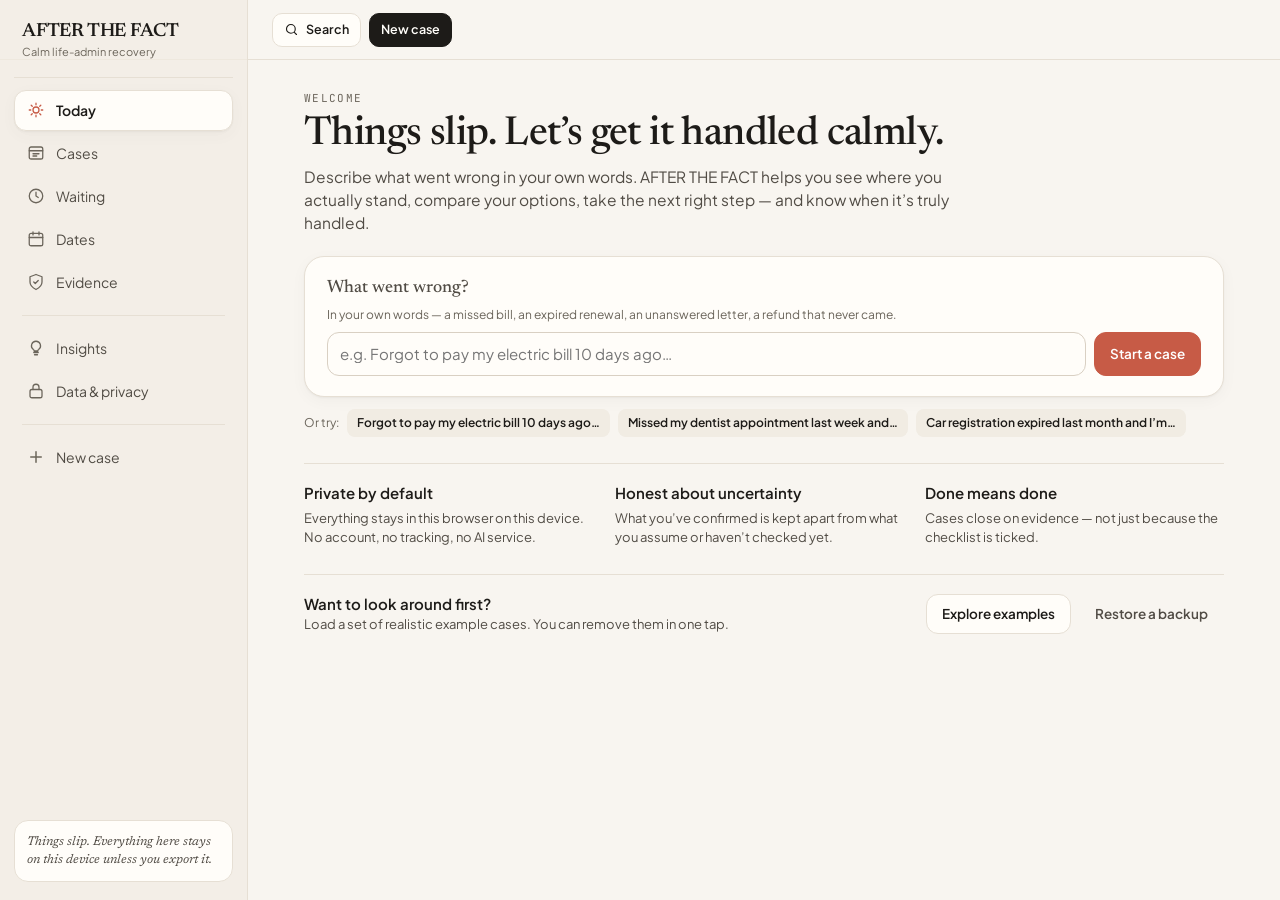
==== index.html @ 471ce49e "AFTER THE FACT v2: case-based recovery system Rebuild of the single-file life-admin recovery app aro" ====
<!DOCTYPE html>
<html lang="en">
<head>
  <meta charset="UTF-8" />
  <meta name="viewport" content="width=device-width, initial-scale=1.0, viewport-fit=cover" />
  <meta name="color-scheme" content="light" />
  <meta name="theme-color" content="#F8F5F0" />
  <meta name="description" content="AFTER THE FACT — a calm, private place to recover when life admin has already gone wrong." />
  <meta name="referrer" content="no-referrer" />
  <title>AFTER THE FACT — Calm life-admin recovery</title>
  <style>
/* AFTER THE FACT — design system (hand-written; no runtime CSS framework) */
:root {
  --canvas: #F8F5F0;
  --surface: #F1ECE3;
  --paper: #FFFDF9;
  --ink: #1D1B18;
  --ink-2: #514C45;
  --ink-3: #6B655B;          /* darkened from #888176 for AA contrast */
  --hair: #E6DFD4;
  --hair-2: #D9D0C3;
  --coral: #C75B46;
  --coral-ink: #A2412F;
  --coral-soft: #F9ECE9;
  --amber: #C68B2C;
  --amber-ink: #85570F;
  --amber-soft: #FBF3E4;
  --sage: #4B6B53;
  --sage-ink: #3B5843;
  --sage-soft: #EAF1EC;
  --blue-ink: #3D5A73;
  --blue-soft: #EAF0F4;
  --serif: "Newsreader", "Iowan Old Style", "Palatino Linotype", Georgia, serif;
  --sans: "Plus Jakarta Sans", ui-sans-serif, system-ui, -apple-system, "Segoe UI", Roboto, sans-serif;
  --mono: "JetBrains Mono", ui-monospace, "SFMono-Regular", Menlo, Consolas, monospace;
  --r-sm: 10px;
  --r: 14px;
  --r-lg: 20px;
  --shadow: 0 1px 2px rgba(29,27,24,.04), 0 4px 16px rgba(29,27,24,.035);
  --shadow-lg: 0 18px 40px -10px rgba(29,27,24,.18), 0 4px 12px rgba(29,27,24,.06);
  --rail: 248px;
  --top: 60px;
}
* { box-sizing: border-box; }
html { background: var(--canvas); color: var(--ink); font-family: var(--sans); -webkit-font-smoothing: antialiased; text-size-adjust: 100%; }
body { margin: 0; min-height: 100vh; background: var(--canvas); font-size: 15px; line-height: 1.5; overflow-x: hidden; }
body.no-scroll { overflow: hidden; }
::selection { background: var(--coral-soft); color: var(--coral-ink); }
a { color: inherit; }
button, input, select, textarea { font: inherit; color: inherit; }
button { cursor: pointer; }
img { max-width: 100%; display: block; }
:focus-visible { outline: 2px solid var(--coral); outline-offset: 2px; border-radius: 6px; }
.sr-only { position: absolute !important; width: 1px; height: 1px; padding: 0; margin: -1px; overflow: hidden; clip: rect(0 0 0 0); white-space: nowrap; border: 0; }
.skip { position: absolute; left: 12px; top: -60px; background: var(--ink); color: var(--paper); padding: 8px 14px; border-radius: 10px; z-index: 100; text-decoration: none; }
.skip:focus { top: 10px; }

/* ---------- Shell ---------- */
.topbar { position: sticky; top: 0; z-index: 30; height: var(--top); background: rgba(248,245,240,.92); backdrop-filter: saturate(1.2) blur(10px); -webkit-backdrop-filter: blur(10px); border-bottom: 1px solid var(--hair); }
.topbar-in { height: 100%; max-width: 1040px; margin: 0 auto; padding: 0 16px; display: flex; align-items: center; justify-content: space-between; gap: 10px; }
.brand { display: flex; align-items: center; gap: 10px; text-decoration: none; background: none; border: 0; padding: 4px; }
.brand-mark { width: 30px; height: 30px; border-radius: 9px; background: var(--ink); color: var(--paper); display: grid; place-items: center; flex: none; }
.brand-name { font-family: var(--serif); font-weight: 600; font-size: 17px; letter-spacing: -.01em; line-height: 1; }
.brand-sub { font-size: 11px; color: var(--ink-3); margin-top: 3px; }
.top-actions { display: flex; gap: 8px; align-items: center; }
.rail { display: none; }
.main { padding: 22px 16px 120px; max-width: 1040px; margin: 0 auto; min-height: calc(100vh - var(--top)); }
.bottomnav { position: fixed; z-index: 30; left: 0; right: 0; bottom: 0; background: rgba(255,253,249,.97); backdrop-filter: blur(10px); -webkit-backdrop-filter: blur(10px); border-top: 1px solid var(--hair); padding-bottom: max(6px, env(safe-area-inset-bottom)); }
.bottomnav-in { display: grid; grid-template-columns: repeat(5, 1fr); max-width: 560px; margin: 0 auto; padding: 4px 4px 0; }
.bn-item { display: flex; flex-direction: column; align-items: center; justify-content: center; gap: 3px; min-height: 52px; border: 0; background: none; color: var(--ink-3); font-size: 11px; font-weight: 600; text-decoration: none; border-radius: 12px; position: relative; }
.bn-item[aria-current="page"] { color: var(--coral-ink); }
.bn-item .dot { position: absolute; top: 6px; right: calc(50% - 16px); width: 7px; height: 7px; border-radius: 50%; background: var(--coral); }
.bn-new { color: var(--paper); }
.bn-new .bn-plus { width: 40px; height: 34px; border-radius: 12px; background: var(--ink); display: grid; place-items: center; }
.bn-new span.lbl { color: var(--ink-2); }
@media (min-width: 920px) {
  .rail { display: flex; flex-direction: column; justify-content: space-between; position: fixed; top: 0; bottom: 0; left: 0; width: var(--rail); background: rgba(241,236,227,.7); border-right: 1px solid var(--hair); padding: 18px 14px; z-index: 40; overflow-y: auto; }
  .topbar-in { padding-left: calc(var(--rail) + 24px); max-width: none; }
  .topbar .brand { display: none; }
  .main { margin-left: var(--rail); max-width: none; padding: 30px clamp(24px, 4vw, 56px) 64px; }
  .main > .wrap { max-width: 920px; margin: 0 auto; }
  .bottomnav { display: none; }
}
.rail-brand { padding: 4px 8px 16px; border-bottom: 1px solid var(--hair); margin-bottom: 12px; }
.rail-brand .brand-name { font-size: 19px; }
.rail-nav { display: flex; flex-direction: column; gap: 2px; }
.rail-link { display: flex; align-items: center; justify-content: space-between; gap: 10px; padding: 9px 12px; border-radius: 12px; color: var(--ink-2); text-decoration: none; font-size: 14px; border: 1px solid transparent; }
.rail-link:hover { background: rgba(255,253,249,.7); color: var(--ink); }
.rail-link[aria-current="page"] { background: var(--paper); color: var(--ink); font-weight: 600; border-color: var(--hair); box-shadow: var(--shadow); }
.rail-link[aria-current="page"] .ico { color: var(--coral); }
.rail-link .ico { color: var(--ink-3); display: inline-flex; }
.rail-link .lbl { display: flex; align-items: center; gap: 11px; }
.rail-sep { height: 1px; background: var(--hair); margin: 10px 8px; }
.rail-foot { font-family: var(--serif); font-style: italic; font-size: 12.5px; color: var(--ink-2); padding: 12px; border: 1px solid var(--hair); border-radius: 14px; background: var(--paper); line-height: 1.45; }
.count { font-family: var(--mono); font-size: 11px; padding: 1px 7px; border-radius: 7px; background: var(--surface); color: var(--ink-3); }
.count.hot { background: var(--coral-soft); color: var(--coral-ink); }

/* ---------- Type ---------- */
.eyebrow { font-family: var(--mono); font-size: 11px; letter-spacing: .12em; text-transform: uppercase; color: var(--ink-3); }
.h1 { font-family: var(--serif); font-weight: 500; font-size: clamp(28px, 5vw, 40px); line-height: 1.1; letter-spacing: -.015em; margin: 6px 0 0; }
.h2 { font-family: var(--serif); font-weight: 500; font-size: 22px; line-height: 1.2; letter-spacing: -.01em; margin: 0; }
.h3 { font-family: var(--serif); font-weight: 500; font-size: 18px; line-height: 1.3; margin: 0; }
.lede { color: var(--ink-2); font-size: 15.5px; max-width: 62ch; margin: 8px 0 0; }
.muted { color: var(--ink-3); }
.ink2 { color: var(--ink-2); }
.small { font-size: 13px; }
.xs { font-size: 12px; }
.mono { font-family: var(--mono); font-size: .92em; }
.serif { font-family: var(--serif); }
.italic { font-style: italic; }
.strong { font-weight: 600; }
.nowrap { white-space: nowrap; }
.clamp2 { display: -webkit-box; -webkit-line-clamp: 2; -webkit-box-orient: vertical; overflow: hidden; }
.break { overflow-wrap: anywhere; }
p { margin: 0; }
.prose p + p { margin-top: 8px; }

/* ---------- Layout helpers ---------- */
.stack > * + * { margin-top: var(--gap, 12px); }
.stack-sm { --gap: 6px; }
.stack-lg { --gap: 22px; }
.cluster { display: flex; flex-wrap: wrap; gap: var(--gap, 8px); align-items: center; }
.between { display: flex; align-items: center; justify-content: space-between; gap: 12px; flex-wrap: wrap; }
.row-flex { display: flex; gap: 10px; align-items: flex-start; }
.grow { flex: 1 1 auto; min-width: 0; }
.grid2 { display: grid; grid-template-columns: 1fr; gap: 12px; }
.grid3 { display: grid; grid-template-columns: 1fr; gap: 12px; }
@media (min-width: 640px) { .grid2 { grid-template-columns: 1fr 1fr; } .grid3 { grid-template-columns: repeat(3, 1fr); } }
.mt0 { margin-top: 0 !important; } .mt4 { margin-top: 4px; } .mt8 { margin-top: 8px; } .mt12 { margin-top: 12px; } .mt16 { margin-top: 16px; } .mt24 { margin-top: 24px; } .mt32 { margin-top: 32px; }
.hide-sm { display: none !important; }
@media (min-width: 640px) { .hide-sm { display: inline-flex !important; } .show-sm-only { display: none !important; } }
@media (max-width: 639px) { .item { flex-wrap: wrap; } .item > .item-actions { flex-basis: 100%; justify-content: flex-end; margin-top: -4px; } .item > .item-actions:empty { display: none; } .choices.two { grid-template-columns: 1fr; } }
.choices.two { grid-template-columns: 1fr 1fr; }
.agenda-date { flex: none; width: 76px; font-family: var(--mono); font-size: 12px; color: var(--ink-3); line-height: 1.35; white-space: nowrap; }
.page-head { margin-bottom: 22px; }
.page-head .actions { margin-top: 14px; }
@media (min-width: 720px) { .page-head.split { display: flex; align-items: flex-end; justify-content: space-between; gap: 20px; } .page-head.split .actions { margin-top: 0; flex: none; } }

/* ---------- Sections (ruled, editorial) ---------- */
.section { border-top: 1px solid var(--hair); padding-top: 18px; margin-top: 26px; }
.section:first-child { border-top: 0; margin-top: 0; padding-top: 0; }
.section-head { display: flex; align-items: baseline; justify-content: space-between; gap: 12px; margin-bottom: 10px; flex-wrap: wrap; }
.section-head .h2, .section-head .h3 { flex: 1 1 auto; }
.section-note { font-size: 13px; color: var(--ink-3); margin: -4px 0 12px; max-width: 64ch; }

/* ---------- Surfaces ---------- */
.card { background: var(--paper); border: 1px solid var(--hair); border-radius: var(--r-lg); padding: 18px; box-shadow: var(--shadow); }
.card.flat { box-shadow: none; }
.card.tint { background: var(--surface); box-shadow: none; border-color: transparent; }
.focal { background: var(--paper); border: 1px solid var(--hair); border-radius: 22px; padding: 20px; box-shadow: var(--shadow); position: relative; }
.focal::before { content: ""; position: absolute; left: 0; top: 18px; bottom: 18px; width: 3px; border-radius: 0 3px 3px 0; background: var(--coral); }
@media (min-width: 640px) { .focal { padding: 24px 26px; } .card { padding: 20px 22px; } }
.inset { background: var(--canvas); border: 1px solid var(--hair); border-radius: var(--r); padding: 12px 14px; }

/* ---------- Lists ---------- */
.list { background: var(--paper); border: 1px solid var(--hair); border-radius: var(--r-lg); overflow: hidden; }
.list.plain { background: transparent; border: 0; border-radius: 0; }
.list > .item + .item { border-top: 1px solid var(--hair); }
.list.plain > .item { padding-left: 0; padding-right: 0; }
.item { display: flex; gap: 12px; align-items: flex-start; padding: 14px 16px; position: relative; }
.item.link { cursor: pointer; text-decoration: none; color: inherit; }
.item.link:hover { background: rgba(241,236,227,.45); }
.item-main { flex: 1 1 0%; min-width: 0; }
.item-title { font-weight: 600; font-size: 14.5px; line-height: 1.35; }
.item-title.serif { font-family: var(--serif); font-weight: 500; font-size: 17px; }
.item-sub { font-size: 13px; color: var(--ink-2); margin-top: 3px; }
.item-meta { font-size: 12px; color: var(--ink-3); margin-top: 6px; display: flex; flex-wrap: wrap; gap: 6px 10px; align-items: center; }
.item-actions { display: flex; gap: 4px; flex: none; align-items: center; }
.item-lead { flex: none; margin-top: 1px; }
.stretch::after { content: ""; position: absolute; inset: 0; }
.item .item-actions, .item .over { position: relative; z-index: 1; }

/* ---------- Buttons ---------- */
.btn { display: inline-flex; align-items: center; justify-content: center; gap: 7px; min-height: 40px; padding: 8px 15px; border-radius: 12px; border: 1px solid var(--hair); background: var(--paper); color: var(--ink); font-size: 13.5px; font-weight: 600; text-decoration: none; transition: background .15s, border-color .15s, color .15s; white-space: nowrap; }
.btn:hover { background: var(--surface); }
.btn[disabled], .btn[aria-disabled="true"] { opacity: .5; cursor: not-allowed; }
.btn-primary { background: var(--coral); border-color: var(--coral); color: #fff; }
.btn-primary:hover { background: var(--coral-ink); border-color: var(--coral-ink); }
.btn-ink { background: var(--ink); border-color: var(--ink); color: var(--paper); }
.btn-ink:hover { background: #33302B; }
.btn-sage { background: var(--sage); border-color: var(--sage); color: #fff; }
.btn-sage:hover { background: var(--sage-ink); }
.btn-quiet { background: var(--surface); border-color: transparent; }
.btn-quiet:hover { background: var(--hair); }
.btn-ghost { background: transparent; border-color: transparent; color: var(--ink-2); }
.btn-ghost:hover { background: var(--surface); color: var(--ink); }
.btn-danger { color: var(--coral-ink); }
.btn-danger:hover { background: var(--coral-soft); border-color: #EBC9C1; }
.btn-sm { min-height: 34px; padding: 6px 11px; font-size: 12.5px; border-radius: 10px; }
.btn-xs { min-height: 28px; padding: 3px 9px; font-size: 12px; border-radius: 8px; }
.btn-block { width: 100%; }
.icon-btn { display: inline-grid; place-items: center; width: 36px; height: 36px; border-radius: 10px; border: 0; background: transparent; color: var(--ink-3); }
.icon-btn:hover { background: var(--surface); color: var(--ink); }
.icon-btn.danger:hover { background: var(--coral-soft); color: var(--coral-ink); }
@media (pointer: coarse) { .icon-btn { width: 44px; height: 44px; } .btn { min-height: 44px; } .btn-sm { min-height: 38px; } }
.linkish { background: none; border: 0; padding: 0; color: var(--coral-ink); font-weight: 600; font-size: 13px; text-decoration: none; cursor: pointer; }
.linkish:hover { text-decoration: underline; }
.linkish.plain { color: inherit; font-weight: inherit; font-size: inherit; text-decoration: underline; text-decoration-color: var(--hair-2); text-underline-offset: 3px; }

/* ---------- Pills ---------- */
.pill { display: inline-flex; align-items: center; gap: 5px; font-size: 11.5px; font-weight: 600; padding: 2px 9px; border-radius: 999px; background: var(--surface); color: var(--ink-2); white-space: nowrap; line-height: 1.6; }
.pill.coral { background: var(--coral-soft); color: var(--coral-ink); }
.pill.amber { background: var(--amber-soft); color: var(--amber-ink); }
.pill.sage { background: var(--sage-soft); color: var(--sage-ink); }
.pill.blue { background: var(--blue-soft); color: var(--blue-ink); }
.pill.ink { background: var(--ink); color: var(--paper); }
.pill.line { background: transparent; border: 1px solid var(--hair-2); color: var(--ink-2); }
.pill .pdot { width: 6px; height: 6px; border-radius: 50%; background: currentColor; opacity: .8; }
.tag { font-family: var(--mono); font-size: 10.5px; letter-spacing: .06em; text-transform: uppercase; color: var(--ink-3); }

/* ---------- Reasons / why ---------- */
.why { display: flex; flex-wrap: wrap; gap: 6px; margin-top: 10px; }
.why-item { font-size: 12px; color: var(--ink-2); background: var(--canvas); border: 1px solid var(--hair); padding: 3px 9px; border-radius: 8px; }
.why-item.hot { border-color: #EBC9C1; background: var(--coral-soft); color: var(--coral-ink); }
.why-item.neg { color: var(--ink-3); text-decoration: none; }

/* ---------- Forms ---------- */
.field { display: block; }
.field + .field { margin-top: 14px; }
.label { display: block; font-size: 12.5px; font-weight: 600; color: var(--ink-2); margin-bottom: 5px; }
.hint { display: block; font-size: 12px; color: var(--ink-3); margin-top: 4px; }
.input, .select, .textarea { width: 100%; padding: 10px 12px; border-radius: 12px; border: 1px solid var(--hair-2); background: var(--paper); font-size: 15px; min-height: 44px; }
.textarea { min-height: 96px; resize: vertical; line-height: 1.5; }
.textarea.tall { min-height: 260px; font-size: 14.5px; }
.input:focus, .select:focus, .textarea:focus { outline: none; border-color: var(--coral); box-shadow: 0 0 0 3px rgba(199,91,70,.15); }
.input.mono { font-family: var(--mono); font-size: 14px; }
.select { appearance: none; -webkit-appearance: none; background-image: url("data:image/svg+xml,%3Csvg xmlns='http://www.w3.org/2000/svg' width='12' height='8' viewBox='0 0 12 8'%3E%3Cpath d='M1 1.5 6 6.5l5-5' fill='none' stroke='%236B655B' stroke-width='1.6' stroke-linecap='round'/%3E%3C/svg%3E"); background-repeat: no-repeat; background-position: right 12px center; padding-right: 34px; }
.input-row { display: flex; gap: 8px; }
.input-row .input { flex: 1; }
fieldset { border: 0; padding: 0; margin: 0; min-width: 0; }
legend { padding: 0; }
.seg { display: flex; flex-wrap: wrap; gap: 6px; }
.seg label { position: relative; }
.seg input { position: absolute; opacity: 0; inset: 0; width: 100%; height: 100%; margin: 0; cursor: pointer; }
.seg label > span { display: inline-flex; align-items: center; min-height: 38px; padding: 6px 13px; border-radius: 11px; border: 1px solid var(--hair-2); background: var(--paper); font-size: 13.5px; font-weight: 500; color: var(--ink-2); }
.seg input:checked + span { background: var(--ink); border-color: var(--ink); color: var(--paper); }
.seg input:focus-visible + span { outline: 2px solid var(--coral); outline-offset: 2px; }
.choices { display: grid; gap: 8px; }
.choice { position: relative; display: block; }
.choice input { position: absolute; opacity: 0; inset: 0; width: 100%; height: 100%; margin: 0; cursor: pointer; z-index: 1; }
.choice .box { display: block; padding: 11px 14px; border-radius: 13px; border: 1px solid var(--hair-2); background: var(--paper); }
.choice .box b { display: block; font-size: 14px; font-weight: 600; }
.choice .box small { display: block; font-size: 12.5px; color: var(--ink-3); margin-top: 2px; line-height: 1.4; }
.choice input:checked + .box { border-color: var(--ink); box-shadow: inset 0 0 0 1px var(--ink); background: #FFFEFB; }
.choice input:focus-visible + .box { outline: 2px solid var(--coral); outline-offset: 2px; }
.check { display: flex; gap: 10px; align-items: flex-start; cursor: pointer; }
.check input[type="checkbox"] { width: 20px; height: 20px; margin: 1px 0 0; accent-color: var(--sage); flex: none; cursor: pointer; }
.cb { width: 22px; height: 22px; border-radius: 7px; border: 1.5px solid var(--hair-2); background: var(--paper); display: inline-grid; place-items: center; color: transparent; flex: none; padding: 0; }
.cb:hover { border-color: var(--sage); }
.cb[aria-checked="true"] { background: var(--sage); border-color: var(--sage); color: #fff; }
@media (pointer: coarse) { .cb { width: 26px; height: 26px; } }
.done-text { text-decoration: line-through; color: var(--ink-3); }

/* ---------- Tabs ---------- */
.tabs { display: flex; gap: 2px; overflow-x: auto; scrollbar-width: none; border-bottom: 1px solid var(--hair); margin: 18px -16px 20px; padding: 0 16px; position: sticky; top: var(--top); background: rgba(248,245,240,.96); z-index: 20; }
.tabs::-webkit-scrollbar { display: none; }
.tab { flex: none; display: inline-flex; align-items: center; gap: 6px; padding: 12px 11px 11px; font-size: 13.5px; font-weight: 600; color: var(--ink-3); text-decoration: none; border-bottom: 2px solid transparent; margin-bottom: -1px; }
.tab:hover { color: var(--ink); }
.tab[aria-current="page"] { color: var(--ink); border-bottom-color: var(--coral); }
.tab .count { font-size: 10.5px; padding: 0 6px; }
@media (min-width: 920px) { .tabs { margin-left: 0; margin-right: 0; padding: 0; } }

/* ---------- Key/value ---------- */
.kv { display: grid; grid-template-columns: minmax(110px, 34%) 1fr; gap: 6px 14px; font-size: 13.5px; }
.kv dt { color: var(--ink-3); }
.kv dd { margin: 0; overflow-wrap: anywhere; }

/* ---------- Banners ---------- */
.banner { display: flex; gap: 12px; align-items: flex-start; padding: 12px 14px; border-radius: 14px; font-size: 13.5px; line-height: 1.45; border: 1px solid var(--hair); background: var(--paper); }
.banner.info { background: var(--blue-soft); border-color: #D4E0EA; color: #2C4558; }
.banner.warn { background: var(--amber-soft); border-color: #EFDDB9; color: #6B460C; }
.banner.alert { background: var(--coral-soft); border-color: #EBC9C1; color: #7E3022; }
.banner.ok { background: var(--sage-soft); border-color: #CFDFD3; color: #2F4836; }
.banner .grow > * + * { margin-top: 6px; }
.global-banners:empty { display: none; }
.global-banners { display: grid; gap: 8px; margin-bottom: 18px; }

/* ---------- Empty ---------- */
.empty { text-align: center; padding: 34px 18px; border: 1px dashed var(--hair-2); border-radius: var(--r-lg); background: rgba(255,253,249,.6); }
.empty .h3 { margin-bottom: 6px; }
.empty p { color: var(--ink-3); font-size: 13.5px; max-width: 46ch; margin: 0 auto; }
.empty .cluster { justify-content: center; margin-top: 14px; }

/* ---------- Facts board ---------- */
.kind-dot { width: 9px; height: 9px; border-radius: 50%; display: inline-block; flex: none; margin-top: 6px; }
.k-confirmed { background: var(--sage); }
.k-assumption { background: var(--amber); }
.k-unverified { background: transparent; border: 1.5px solid var(--amber); }
.k-missing { background: transparent; border: 1.5px dashed var(--ink-3); }

/* ---------- Path cards ---------- */
.path { border: 1px solid var(--hair); border-radius: var(--r-lg); background: var(--paper); padding: 16px 18px; }
.path + .path { margin-top: 12px; }
.path.chosen { border-color: var(--ink); box-shadow: inset 0 0 0 1px var(--ink); }
.path.dim { opacity: .72; background: transparent; }
.path-grid { display: grid; gap: 10px 22px; grid-template-columns: 1fr; margin-top: 12px; font-size: 13.5px; }
@media (min-width: 700px) { .path-grid { grid-template-columns: 1fr 1fr; } }
.path-grid h4 { margin: 0 0 3px; font-size: 11px; font-family: var(--mono); letter-spacing: .08em; text-transform: uppercase; color: var(--ink-3); font-weight: 500; }
.path-grid ul { margin: 0; padding-left: 18px; }
.path-grid li + li { margin-top: 2px; }
.rank { font-family: var(--mono); font-size: 11px; color: var(--ink-3); }

/* ---------- Timeline ---------- */
.tl { position: relative; padding-left: 22px; }
.tl::before { content: ""; position: absolute; left: 6px; top: 4px; bottom: 4px; width: 1.5px; background: var(--hair); }
.tl-day { font-family: var(--mono); font-size: 11px; letter-spacing: .08em; text-transform: uppercase; color: var(--ink-3); margin: 18px 0 8px -22px; }
.tl-day:first-child { margin-top: 0; }
.tl-ev { position: relative; padding: 4px 0 10px; }
.tl-ev::before { content: ""; position: absolute; left: -20px; top: 10px; width: 9px; height: 9px; border-radius: 50%; background: var(--paper); border: 1.5px solid var(--ink-3); }
.tl-ev.t-res::before { background: var(--sage); border-color: var(--sage); }
.tl-ev.t-comm::before { border-color: var(--blue-ink); }
.tl-ev.t-wait::before { border-color: var(--amber); }
.tl-ev.t-note::before { background: var(--ink-3); }
.tl-time { font-family: var(--mono); font-size: 11px; color: var(--ink-3); }
.tl-text { font-size: 14px; color: var(--ink); }

/* ---------- Dialog / sheet ---------- */
.dlg-root { position: fixed; inset: 0; z-index: 60; display: flex; align-items: flex-end; justify-content: center; }
.dlg-backdrop { position: absolute; inset: 0; background: rgba(29,27,24,.42); animation: fade .16s ease-out; }
.dlg { position: relative; width: 100%; max-height: 92vh; max-height: 92dvh; background: var(--paper); border-radius: 22px 22px 0 0; box-shadow: var(--shadow-lg); display: flex; flex-direction: column; animation: up .22s cubic-bezier(.16,1,.3,1); }
.dlg-head { display: flex; align-items: flex-start; justify-content: space-between; gap: 12px; padding: 18px 18px 12px; border-bottom: 1px solid var(--hair); }
.dlg-title { font-family: var(--serif); font-size: 21px; font-weight: 500; line-height: 1.2; margin: 0; }
.dlg-sub { font-size: 12.5px; color: var(--ink-3); margin-top: 3px; }
.dlg-body { padding: 16px 18px; overflow-y: auto; -webkit-overflow-scrolling: touch; flex: 1 1 auto; }
.dlg-foot { display: flex; gap: 8px; justify-content: flex-end; flex-wrap: wrap; padding: 12px 18px max(14px, env(safe-area-inset-bottom)); border-top: 1px solid var(--hair); background: rgba(248,245,240,.7); border-radius: 0 0 22px 22px; }
.dlg-foot .spacer { flex: 1; }
.dlg-grip { width: 38px; height: 4px; border-radius: 4px; background: var(--hair-2); margin: 8px auto 0; }
@media (min-width: 640px) {
  .dlg-root { align-items: center; padding: 20px; }
  .dlg { max-width: 600px; border-radius: 22px; max-height: 88vh; }
  .dlg.wide { max-width: 820px; }
  .dlg-grip { display: none; }
}
.dlg.full { max-height: 100vh; max-height: 100dvh; height: 100%; border-radius: 0; }
@media (min-width: 640px) { .dlg.full { height: auto; max-height: 92vh; border-radius: 22px; } }

/* ---------- Toasts ---------- */
.toasts { position: fixed; z-index: 80; left: 12px; right: 12px; bottom: calc(76px + env(safe-area-inset-bottom)); display: grid; gap: 8px; pointer-events: none; justify-items: center; }
@media (min-width: 920px) { .toasts { left: auto; right: 24px; top: calc(var(--top) + 12px); bottom: auto; width: 380px; justify-items: stretch; } }
body.no-scroll .toasts { top: max(12px, env(safe-area-inset-top)); bottom: auto; }
fieldset.card > legend { float: left; width: 100%; }
fieldset.card > legend + * { clear: both; }
.toast { pointer-events: auto; display: flex; align-items: center; justify-content: space-between; gap: 12px; max-width: 520px; width: 100%; background: var(--ink); color: var(--paper); padding: 11px 14px; border-radius: 14px; box-shadow: var(--shadow-lg); font-size: 13.5px; animation: up .22s cubic-bezier(.16,1,.3,1); }
.toast.ok { background: #2F4836; }
.toast.warn { background: #6B460C; }
.toast button { background: rgba(255,255,255,.14); color: #fff; border: 0; border-radius: 9px; padding: 5px 10px; font-weight: 600; font-size: 12.5px; }

/* ---------- Focus session ---------- */
.focus-wrap { max-width: 620px; margin: 0 auto; }
.focus-card { background: var(--paper); border: 1px solid var(--hair); border-radius: 26px; padding: 26px 22px; box-shadow: var(--shadow); }
.focus-task { font-family: var(--serif); font-size: clamp(24px, 4.6vw, 32px); line-height: 1.2; margin: 10px 0 0; letter-spacing: -.01em; }
.meter { height: 4px; background: var(--surface); border-radius: 4px; overflow: hidden; }
.meter > i { display: block; height: 100%; background: var(--sage); border-radius: 4px; }

/* ---------- Misc ---------- */
.ico { display: inline-flex; vertical-align: middle; }
.ico svg { width: 18px; height: 18px; }
.ico.sm svg { width: 15px; height: 15px; }
.divider { height: 1px; background: var(--hair); margin: 16px 0; }
.thumb { width: 52px; height: 52px; border-radius: 10px; object-fit: cover; border: 1px solid var(--hair); background: var(--surface); flex: none; display: grid; place-items: center; color: var(--ink-3); }
.preview-img { max-height: 60vh; margin: 0 auto; border-radius: 12px; border: 1px solid var(--hair); }
.draft { white-space: pre-wrap; font-size: 14px; line-height: 1.55; }
.ph { background: var(--amber-soft); color: var(--amber-ink); border-radius: 4px; padding: 0 2px; }
.checklist { list-style: none; padding: 0; margin: 0; }
.checklist li { display: flex; gap: 10px; align-items: flex-start; padding: 7px 0; }
.checklist li + li { border-top: 1px solid var(--hair); }
.bullets { margin: 6px 0 0; padding-left: 18px; font-size: 13.5px; color: var(--ink-2); }
.bullets li + li { margin-top: 4px; }
details.disclose { border-top: 1px solid var(--hair); margin-top: 14px; padding-top: 10px; }
details.disclose > summary { cursor: pointer; font-size: 13px; font-weight: 600; color: var(--ink-2); list-style: none; display: flex; align-items: center; gap: 6px; padding: 4px 0; }
details.disclose > summary::-webkit-details-marker { display: none; }
details.disclose > summary::before { content: "+"; font-family: var(--mono); color: var(--ink-3); width: 14px; }
details.disclose[open] > summary::before { content: "–"; }
.case-head { margin-bottom: 4px; }
.case-head .meta { display: flex; flex-wrap: wrap; gap: 6px 8px; align-items: center; margin-top: 10px; }
.back { display: inline-flex; align-items: center; gap: 6px; font-size: 13px; color: var(--ink-3); text-decoration: none; margin-bottom: 10px; }
.back:hover { color: var(--ink); }
.statline { font-size: 14.5px; color: var(--ink-2); line-height: 1.55; }
.statline b { color: var(--ink); font-weight: 600; }
.where p + p { margin-top: 6px; }
.keynum { font-family: var(--serif); font-size: 26px; line-height: 1; }
.table-scroll { overflow-x: auto; }

@keyframes fade { from { opacity: 0; } to { opacity: 1; } }
@keyframes up { from { transform: translateY(14px); opacity: 0; } to { transform: none; opacity: 1; } }
.view-in { animation: fade .18s ease-out; }
@media (prefers-reduced-motion: reduce) { *, *::before, *::after { animation: none !important; transition: none !important; scroll-behavior: auto !important; } }
@media print {
  .topbar, .rail, .bottomnav, .toasts, .tabs, .item-actions, .btn, .icon-btn { display: none !important; }
  .main { margin: 0 !important; padding: 0 !important; }
  body { background: #fff; }
}

  </style>
</head>
<body>
  <a class="skip" href="#main">Skip to content</a>

  <aside class="rail" aria-label="Primary">
    <div>
      <div class="rail-brand">
        <div class="brand-name">AFTER THE FACT</div>
        <div class="brand-sub">Calm life-admin recovery</div>
      </div>
      <nav id="rail-nav" class="rail-nav" aria-label="Sections"></nav>
    </div>
    <p class="rail-foot">Things slip. Everything here stays on this device unless you export it.</p>
  </aside>

  <header class="topbar">
    <div class="topbar-in">
      <a class="brand" href="#/today" aria-label="AFTER THE FACT — Today">
        <span class="brand-mark" aria-hidden="true"><svg width="16" height="16" viewBox="0 0 24 24" fill="none" stroke="currentColor" stroke-width="1.8" stroke-linecap="round"><path d="M12 3v3m0 12v3M3 12h3m12 0h3"/><circle cx="12" cy="12" r="4"/></svg></span>
        <span><span class="brand-name">AFTER THE FACT</span></span>
      </a>
      <div class="top-actions">
        <button type="button" class="btn btn-sm" data-act="open-search" aria-label="Search everything (shortcut: /)">
          <span class="ico sm" aria-hidden="true"><svg viewBox="0 0 24 24" fill="none" stroke="currentColor" stroke-width="1.8" stroke-linecap="round"><circle cx="11" cy="11" r="7"/><path d="m20 20-3.5-3.5"/></svg></span>
          <span class="hide-sm">Search</span>
        </button>
        <a class="btn btn-sm btn-ink hide-sm" href="#/new">New case</a>
      </div>
    </div>
  </header>

  <main id="main" class="main" tabindex="-1">
    <div class="wrap">
      <div id="banners" class="global-banners" aria-live="polite"></div>
      <div id="view"></div>
    </div>
  </main>

  <nav class="bottomnav" aria-label="Sections">
    <div id="bottom-nav" class="bottomnav-in"></div>
  </nav>

  <div id="dlg-host"></div>
  <div id="toasts" class="toasts" role="status" aria-live="polite"></div>
  <noscript><p style="padding:24px">AFTER THE FACT needs JavaScript to run. Your data never leaves this device.</p></noscript>

  <script>
/* ===== 00-util.js ===== */
'use strict';
/* =====================================================================
   AFTER THE FACT — v2
   Local-first. No network calls are made by this script except the
   optional web-font stylesheet (see Fonts in 99-boot.js), which the
   person can switch off in Data & privacy.
   ===================================================================== */

const APP = {
  name: 'AFTER THE FACT',
  schema: 2,
  lsKey: 'after_the_fact_v2',
  lsV1: 'after_the_fact_v1',
  prefsKey: 'atf_prefs',
  maxFileBytes: 15 * 1024 * 1024,
  maxSnapshots: 8,
  maxTrash: 40,
};

/* ---------------- Dates ----------------
   Calendar dates are stored as local "YYYY-MM-DD" strings and are never
   passed through toISOString() (which converts to UTC and shifts the day
   for anyone west of Greenwich in the evening). Instants (timeline events)
   are stored as full ISO timestamps and displayed in local time. */
const pad2 = n => String(n).padStart(2, '0');
function nowDate() { return new Date(); }
function toISODate(d) { return `${d.getFullYear()}-${pad2(d.getMonth() + 1)}-${pad2(d.getDate())}`; }
function today() { return toISODate(nowDate()); }
function parseISODate(s) {
  if (typeof s !== 'string' || !/^\d{4}-\d{2}-\d{2}$/.test(s)) return null;
  const [y, m, d] = s.split('-').map(Number);
  const dt = new Date(y, m - 1, d);
  if (dt.getFullYear() !== y || dt.getMonth() !== m - 1 || dt.getDate() !== d) return null;
  return dt;
}
const isISODate = s => !!parseISODate(s);
function addDays(iso, n) {
  const d = parseISODate(iso) || parseISODate(today());
  d.setDate(d.getDate() + n);
  return toISODate(d);
}
const offset = n => addDays(today(), n);
function dayNumber(iso) { const d = parseISODate(iso); return d ? Date.UTC(d.getFullYear(), d.getMonth(), d.getDate()) / 86400000 : null; }
function daysUntil(iso) { const a = dayNumber(iso); return a === null ? null : a - dayNumber(today()); }
function daysBetween(a, b) { const x = dayNumber(a), y = dayNumber(b); return x === null || y === null ? null : y - x; }
function fmtDate(iso, { weekday = false, year = 'auto' } = {}) {
  const d = parseISODate(iso);
  if (!d) return '';
  const o = { month: 'short', day: 'numeric' };
  if (weekday) o.weekday = 'short';
  if (year === true || (year === 'auto' && d.getFullYear() !== nowDate().getFullYear())) o.year = 'numeric';
  return d.toLocaleDateString('en-US', o);
}
function relDay(iso) {
  const n = daysUntil(iso);
  if (n === null) return '';
  if (n === 0) return 'today';
  if (n === 1) return 'tomorrow';
  if (n === -1) return 'yesterday';
  if (n > 1 && n < 14) return `in ${n} days`;
  if (n >= 14 && n < 60) return `in ${Math.round(n / 7)} weeks`;
  if (n < -1 && n > -14) return `${-n} days ago`;
  if (n <= -14 && n > -60) return `${Math.round(-n / 7)} weeks ago`;
  return n > 0 ? `in ${Math.round(n / 30)} months` : `${Math.round(-n / 30)} months ago`;
}
function dateAndRel(iso) { return iso ? `${fmtDate(iso)} · ${relDay(iso)}` : ''; }
function nowStamp() { return new Date().toISOString(); }
function isStamp(s) { return typeof s === 'string' && s.length >= 10 && !isNaN(Date.parse(s)); }
function stampDate(ts) { const d = new Date(ts); return isNaN(d) ? '' : toISODate(d); }
function fmtTime(ts) { const d = new Date(ts); return isNaN(d) ? '' : d.toLocaleTimeString('en-US', { hour: 'numeric', minute: '2-digit' }); }
function fmtStamp(ts) { const d = new Date(ts); return isNaN(d) ? '' : `${fmtDate(toISODate(d))}, ${fmtTime(ts)}`; }
function icsDate(iso) { return iso.replace(/-/g, ''); }

/* ---------------- Ids & text ---------------- */
function uid(p = 'id') { return `${p}_${Date.now().toString(36)}${Math.random().toString(36).slice(2, 8)}`; }
function esc(v) {
  if (v === null || v === undefined) return '';
  return String(v).replace(/&/g, '&amp;').replace(/</g, '&lt;').replace(/>/g, '&gt;').replace(/"/g, '&quot;').replace(/'/g, '&#39;');
}
const cap = s => (s ? s.charAt(0).toUpperCase() + s.slice(1) : '');
const plural = (n, one, many) => `${n} ${n === 1 ? one : (many || one + 's')}`;
function truncate(s, n) { s = String(s || ''); if (s.length <= n) return s; const cut = s.slice(0, n - 1); const sp = cut.lastIndexOf(' '); return (sp > n * 0.6 ? cut.slice(0, sp) : cut).replace(/[,;:\s]+$/, '') + '…'; }
function norm(s) { return String(s || '').toLowerCase().replace(/\s+/g, ' ').trim(); }
function listJoin(arr, word = 'and') { const a = arr.filter(Boolean); if (a.length <= 1) return a.join(''); return a.slice(0, -1).join(', ') + ` ${word} ` + a[a.length - 1]; }
function fmtBytes(n) { if (!n && n !== 0) return ''; if (n < 1024) return n + ' B'; if (n < 1048576) return Math.round(n / 1024) + ' KB'; return (n / 1048576).toFixed(1) + ' MB'; }
function byOrder(a, b) { return (a.order ?? 0) - (b.order ?? 0); }

/* ---------------- Clipboard & downloads ---------------- */
async function copyText(text) {
  try {
    if (navigator.clipboard && window.isSecureContext) { await navigator.clipboard.writeText(text); return true; }
  } catch (e) { /* fall through */ }
  try {
    const ta = document.createElement('textarea');
    ta.value = text; ta.setAttribute('readonly', ''); ta.style.position = 'fixed'; ta.style.left = '-9999px';
    document.body.appendChild(ta); ta.select();
    const ok = document.execCommand('copy');
    ta.remove();
    return ok;
  } catch (e) { return false; }
}
function downloadBlob(filename, blob) {
  const url = URL.createObjectURL(blob);
  const a = document.createElement('a');
  a.href = url; a.download = filename; a.rel = 'noopener';
  document.body.appendChild(a); a.click(); a.remove();
  setTimeout(() => URL.revokeObjectURL(url), 4000);
}
function downloadText(filename, text, mime = 'text/plain') { downloadBlob(filename, new Blob([text], { type: mime + ';charset=utf-8' })); }
function safeFileName(s) { return String(s || 'file').replace(/[^\w.\- ]+/g, '').replace(/\s+/g, '-').slice(0, 60) || 'file'; }
function readFileAs(file, how) {
  return new Promise((res, rej) => {
    const r = new FileReader();
    r.onload = () => res(r.result);
    r.onerror = () => rej(r.error || new Error('Could not read file'));
    if (how === 'text') r.readAsText(file); else if (how === 'dataurl') r.readAsDataURL(file); else r.readAsArrayBuffer(file);
  });
}
async function sha256Hex(buf) {
  try {
    if (!crypto || !crypto.subtle) return '';
    const h = await crypto.subtle.digest('SHA-256', buf);
    return Array.from(new Uint8Array(h)).map(b => b.toString(16).padStart(2, '0')).join('');
  } catch (e) { return ''; }
}
function dataUrlToBlob(dataUrl) {
  const m = /^data:([^;,]*)(;base64)?,(.*)$/s.exec(String(dataUrl || ''));
  if (!m) return null;
  const mime = m[1] || 'application/octet-stream';
  if (m[2]) {
    const bin = atob(m[3]); const bytes = new Uint8Array(bin.length);
    for (let i = 0; i < bin.length; i++) bytes[i] = bin.charCodeAt(i);
    return new Blob([bytes], { type: mime });
  }
  return new Blob([decodeURIComponent(m[3])], { type: mime });
}
function blobToDataUrl(blob) { return readFileAs(blob, 'dataurl'); }

/* ===== 10-storage.js ===== */
/* ---------------- Storage adapters ----------------
   localStorage: the structured case data (small, synchronous, survives reloads).
   IndexedDB: file attachments (blobs) and safety snapshots (larger, async).
   Both are probed; the app degrades gracefully when either is unavailable. */

const LocalStore = (() => {
  let ok = false;
  try { const k = '__atf_probe__'; localStorage.setItem(k, '1'); localStorage.removeItem(k); ok = true; } catch (e) { ok = false; }
  const isQuota = e => e && (e.name === 'QuotaExceededError' || e.code === 22 || e.code === 1014 || /quota/i.test(e.message || ''));
  return {
    get available() { return ok; },
    get(key) { if (!ok) return null; try { return localStorage.getItem(key); } catch (e) { return null; } },
    set(key, val) {
      if (!ok) return { ok: false, reason: 'unavailable' };
      try { localStorage.setItem(key, val); return { ok: true }; }
      catch (e) { return { ok: false, reason: isQuota(e) ? 'quota' : 'error', error: e }; }
    },
    remove(key) { if (!ok) return; try { localStorage.removeItem(key); } catch (e) { /* ignore */ } },
    keys() { if (!ok) return []; try { return Object.keys(localStorage); } catch (e) { return []; } },
    bytes(key) { const v = this.get(key); return v ? v.length * 2 : 0; },
  };
})();

const IDB = (() => {
  let dbPromise = null;
  let ok = typeof indexedDB !== 'undefined';
  function open() {
    if (!ok) return Promise.reject(new Error('IndexedDB unavailable'));
    if (dbPromise) return dbPromise;
    dbPromise = new Promise((resolve, reject) => {
      let req;
      try { req = indexedDB.open('after_the_fact', 1); } catch (e) { reject(e); return; }
      req.onupgradeneeded = () => {
        const db = req.result;
        if (!db.objectStoreNames.contains('blobs')) db.createObjectStore('blobs');
        if (!db.objectStoreNames.contains('snapshots')) db.createObjectStore('snapshots', { keyPath: 'id' });
      };
      req.onsuccess = () => resolve(req.result);
      req.onerror = () => reject(req.error || new Error('IndexedDB open failed'));
      req.onblocked = () => reject(new Error('IndexedDB blocked by another tab'));
    });
    dbPromise.catch(() => { ok = false; dbPromise = null; });
    return dbPromise;
  }
  function run(store, mode, fn) {
    return open().then(db => new Promise((resolve, reject) => {
      let result;
      const tx = db.transaction(store, mode);
      const req = fn(tx.objectStore(store));
      if (req) req.onsuccess = () => { result = req.result; };
      tx.oncomplete = () => resolve(result);
      tx.onerror = () => reject(tx.error);
      tx.onabort = () => reject(tx.error || new Error('Transaction aborted'));
    }));
  }
  return {
    get available() { return ok; },
    probe() { return open().then(() => true, () => false); },
    putBlob: (id, rec) => run('blobs', 'readwrite', s => s.put(rec, id)),
    getBlob: id => run('blobs', 'readonly', s => s.get(id)),
    delBlob: id => run('blobs', 'readwrite', s => s.delete(id)),
    blobKeys: () => run('blobs', 'readonly', s => s.getAllKeys()),
    clearBlobs: () => run('blobs', 'readwrite', s => s.clear()),
    putSnapshot: rec => run('snapshots', 'readwrite', s => s.put(rec)),
    listSnapshots: () => run('snapshots', 'readonly', s => s.getAll()),
    getSnapshot: id => run('snapshots', 'readonly', s => s.get(id)),
    delSnapshot: id => run('snapshots', 'readwrite', s => s.delete(id)),
  };
})();

/* Safety snapshots: taken automatically before anything that replaces data
   (migration, import, loading examples, clearing, restoring) and once a day. */
const Snapshots = (() => {
  const memory = []; // fallback when IndexedDB is unavailable (lost on reload; we say so in the UI)
  async function take(reason, json) {
    const rec = { id: uid('snap'), at: nowStamp(), reason, json, size: json.length };
    try {
      await IDB.putSnapshot(rec);
      const all = (await IDB.listSnapshots()).sort((a, b) => b.at.localeCompare(a.at));
      for (const old of all.slice(APP.maxSnapshots)) await IDB.delSnapshot(old.id);
      return { ok: true, durable: true, id: rec.id };
    } catch (e) {
      memory.unshift(rec); memory.splice(APP.maxSnapshots);
      return { ok: true, durable: false, id: rec.id };
    }
  }
  async function list() {
    let items = [];
    try { items = await IDB.listSnapshots(); } catch (e) { items = []; }
    return [...items, ...memory].sort((a, b) => b.at.localeCompare(a.at));
  }
  async function get(id) {
    const m = memory.find(s => s.id === id);
    if (m) return m;
    try { return await IDB.getSnapshot(id); } catch (e) { return null; }
  }
  async function remove(id) {
    const i = memory.findIndex(s => s.id === id);
    if (i >= 0) memory.splice(i, 1);
    try { await IDB.delSnapshot(id); } catch (e) { /* ignore */ }
  }
  return { take, list, get, remove };
})();

const Prefs = (() => {
  let p = {};
  try { p = JSON.parse(LocalStore.get(APP.prefsKey) || '{}') || {}; } catch (e) { p = {}; }
  return {
    get: (k, d) => (k in p ? p[k] : d),
    set: (k, v) => { p[k] = v; LocalStore.set(APP.prefsKey, JSON.stringify(p)); },
  };
})();

/* ===== 20-schema.js ===== */
/* ---------------- Schema v2 ----------------
   Normalized collections. Every child record carries caseId so cross-case
   views (Waiting, Dates, Evidence) are simple filters and deleting a case
   can move its whole bundle to the trash intact. */

const FACT_KINDS = {
  confirmed: { label: 'Confirmed', desc: 'Checked against a document, a statement, or the organization itself.' },
  assumption: { label: 'Assumption', desc: 'Something you believe but haven’t checked yet.' },
  unverified: { label: 'Unverified', desc: 'Remembered, heard or inferred — not yet checked.' },
  missing: { label: 'Missing', desc: 'Needed to choose the right path, but not known yet.' },
};
const CONS_STATUS = { potential: 'Could happen', established: 'Has happened', avoided: 'Avoided' };
const REVERSIBILITY = { reversible: 'Reversible', hard: 'Hard to undo', irreversible: 'Can’t be undone', unknown: 'Unknown' };
const CERTAINTY = { confirmed: 'Confirmed', reported: 'Not checked', estimated: 'Estimate' };
const DL_STATUS = { open: 'Open', met: 'Met', missed: 'Passed', void: 'No longer applies' };
const APPROACHES = {
  direct: 'Resolve directly', negotiate: 'Negotiate', exception: 'Ask for an exception', dispute: 'Dispute',
  arrangement: 'Arrangement', appeal: 'Appeal', escalate: 'Escalate', alternative: 'Alternative',
  accept: 'Accept and close', advice: 'Get advice',
};
const PATH_STATUS = { considering: 'Considering', chosen: 'Chosen', worked: 'Worked', didnt_work: 'Didn’t work', ruled_out: 'Ruled out' };
const WAIT_KINDS = {
  response: { label: 'Response', long: 'Waiting for a response' },
  action: { label: 'Action', long: 'Waiting for them to do something' },
  document: { label: 'Document', long: 'Waiting for a document' },
  decision: { label: 'Decision', long: 'Waiting for a decision' },
  payment: { label: 'Payment', long: 'Waiting for a payment or refund' },
};
const WAIT_STATUS = { waiting: 'Waiting', received: 'Received', escalated: 'Escalated', dropped: 'Stopped waiting' };
const COMMIT_STATUS = { pending: 'Pending', kept: 'Kept', missed: 'Missed', released: 'No longer needed' };
const RES_STATES = {
  open: { label: 'Not resolved yet', tone: '', closed: false },
  partial: { label: 'Partly resolved', tone: 'amber', closed: false },
  conditional: { label: 'Resolved, on a condition', tone: 'amber', closed: false },
  disputed: { label: 'Disputed', tone: 'coral', closed: false },
  monitoring: { label: 'Monitoring', tone: 'blue', closed: false },
  verified: { label: 'Verified closed', tone: 'sage', closed: true },
  closed_unverified: { label: 'Closed, not verified', tone: '', closed: true },
  withdrawn: { label: 'Let go', tone: '', closed: true },
};
const CRIT_STATUS = { pending: 'Not yet', met: 'Met', not_met: 'Not met', na: 'Doesn’t apply' };
const EVIDENCE_TYPES = {
  confirmation: 'Confirmation', receipt: 'Receipt', statement: 'Statement', letter: 'Letter or notice', email: 'Email',
  screenshot: 'Screenshot', photo: 'Photo', agreement: 'Agreement', reference: 'Reference number', call_note: 'Call record', other: 'Other',
};
const DOC_STATUS = { needed: 'Needed', have: 'Have it', sent: 'Sent' };
const LINK_TYPES = {
  blocks: { fwd: 'Blocks', back: 'Blocked by' },
  affects: { fwd: 'Affects', back: 'Affected by' },
  caused_by: { fwd: 'Caused by', back: 'Led to' },
  related: { fwd: 'Related to', back: 'Related to' },
};
const CHANNELS = { call: 'Call', email: 'Email', letter: 'Letter', message: 'Message / portal', in_person: 'In person' };
const PURPOSES = {
  request: 'Ask for something (waiver, exception, help)',
  arrangement: 'Propose a payment arrangement',
  reschedule: 'Rebook or reschedule',
  inquiry: 'Ask a question / find out options',
  update: 'Let them know what you’ve done',
  follow_up: 'Follow up on something pending',
  negotiate: 'Negotiate terms',
  dispute: 'Dispute something',
  complaint: 'Make a formal complaint',
  escalate: 'Escalate',
};
const STANCES = {
  neutral: { label: 'Facts only', desc: 'States what happened and what you need. No apology, no fault.' },
  acknowledge: { label: 'Acknowledge', desc: 'Recognises the issue without saying whose fault it was.' },
  apologize: { label: 'Apologize', desc: 'Expresses regret. Often helps a goodwill request, but can be read as accepting fault.' },
  accept: { label: 'Take responsibility', desc: 'Explicitly accepts fault. Use only if you’re sure — it can weaken a later dispute.' },
  dispute: { label: 'Dispute', desc: 'Says you believe something is wrong. No apology; sticks to facts and evidence.' },
  negotiate: { label: 'Negotiate', desc: 'Proposes terms. Focuses on a workable outcome rather than fault.' },
};
const TONES = { warm: 'Warm', neutral: 'Neutral', firm: 'Firm' };
const COMM_STATUS = { draft: 'Draft', sent: 'Sent', done: 'Completed', received: 'Received' };
const COLLECTIONS = ['cases', 'facts', 'consequences', 'deadlines', 'paths', 'tasks', 'comms', 'commitments', 'waits', 'evidence', 'docs', 'criteria', 'events', 'links', 'obligations'];

function emptyState() {
  const s = {
    schema: APP.schema,
    meta: { createdAt: nowStamp(), updatedAt: nowStamp(), lastExportAt: '', migratedFrom: null, lastSnapshotDay: '' },
    settings: { region: '', focusMinutes: 15 },
    dismissed: [],
    trash: [],
  };
  COLLECTIONS.forEach(c => { s[c] = []; });
  return s;
}

/* ---- primitive coercions ---- */
const T = {
  str: (v, max = 4000) => (v === null || v === undefined ? '' : String(v)).slice(0, max),
  id: v => (typeof v === 'string' || typeof v === 'number') && String(v).trim() ? String(v).trim().slice(0, 80) : '',
  one: (v, obj, d) => (Object.prototype.hasOwnProperty.call(obj, v) ? v : d),
  date: v => (isISODate(v) ? v : ''),
  stamp: (v, d = '') => (isStamp(v) ? new Date(v).toISOString() : d),
  bool: v => v === true || v === 'true' || v === 1,
  num: (v, d = 0, min = -1e9, max = 1e9) => { const n = Number(v); return Number.isFinite(n) ? Math.min(max, Math.max(min, n)) : d; },
  arr: v => (Array.isArray(v) ? v : []),
  ids: v => (Array.isArray(v) ? [...new Set(v.map(T.id).filter(Boolean))] : []),
  map: v => { const o = {}; if (v && typeof v === 'object' && !Array.isArray(v)) for (const k of Object.keys(v).slice(0, 50)) o[T.str(k, 40)] = T.str(v[k], 200); return o; },
};

const Normalize = {
  cases: c => ({
    id: T.id(c.id) || uid('case'),
    title: T.str(c.title, 200).trim() || 'Untitled case',
    type: T.one(c.type, PLAYBOOKS, 'general'),
    summary: T.str(c.summary, 6000),
    counterparty: T.str(c.counterparty, 200),
    reference: T.str(c.reference, 200),
    jurisdiction: T.str(c.jurisdiction, 120),
    createdAt: T.date(c.createdAt) || today(),
    updatedAt: T.stamp(c.updatedAt, nowStamp()),
    answers: T.map(c.answers),
    answerSource: T.map(c.answerSource),
    resolution: (r => ({
      state: T.one(r.state, RES_STATES, 'open'),
      note: T.str(r.note, 4000),
      condition: T.str(r.condition, 1000),
      monitorUntil: T.date(r.monitorUntil),
      closedAt: T.date(r.closedAt),
    }))(c.resolution && typeof c.resolution === 'object' ? c.resolution : {}),
    parkedUntil: T.date(c.parkedUntil),
    parkNote: T.str(c.parkNote, 1000),
    sample: T.bool(c.sample),
  }),
  facts: f => ({
    id: T.id(f.id) || uid('fact'), caseId: T.id(f.caseId), text: T.str(f.text, 1000).trim(),
    kind: T.one(f.kind, FACT_KINDS, 'unverified'), source: T.str(f.source, 300), why: T.str(f.why, 400), key: T.str(f.key, 40),
    evidenceIds: T.ids(f.evidenceIds), createdAt: T.stamp(f.createdAt, nowStamp()), updatedAt: T.stamp(f.updatedAt, nowStamp()),
  }),
  consequences: x => ({
    id: T.id(x.id) || uid('csq'), caseId: T.id(x.caseId), text: T.str(x.text, 400).trim(),
    status: T.one(x.status, CONS_STATUS, 'potential'), reversibility: T.one(x.reversibility, REVERSIBILITY, 'unknown'),
    severity: T.num(x.severity, 1, 1, 3), note: T.str(x.note, 600), key: T.str(x.key, 40), general: T.bool(x.general),
  }),
  deadlines: d => ({
    id: T.id(d.id) || uid('dl'), caseId: T.id(d.caseId), label: T.str(d.label, 200).trim() || 'Deadline', date: T.date(d.date),
    kind: T.one(d.kind, { external: 1, self: 1 }, 'external'), certainty: T.one(d.certainty, CERTAINTY, 'reported'),
    source: T.str(d.source, 300), status: T.one(d.status, DL_STATUS, 'open'), note: T.str(d.note, 600), key: T.str(d.key, 40),
  }),
  paths: p => ({
    id: T.id(p.id) || uid('path'), caseId: T.id(p.caseId), key: T.str(p.key, 40), approach: T.one(p.approach, APPROACHES, 'direct'),
    title: T.str(p.title, 200).trim() || 'Approach', why: T.str(p.why, 1000), downsides: T.str(p.downsides, 1000),
    prerequisites: T.arr(p.prerequisites).map(x => T.str(x, 300)).filter(Boolean).slice(0, 12),
    uncertainties: T.arr(p.uncertainties).map(x => T.str(x, 300)).filter(Boolean).slice(0, 12),
    outcome: T.str(p.outcome, 600), status: T.one(p.status, PATH_STATUS, 'considering'), note: T.str(p.note, 1000), custom: T.bool(p.custom),
  }),
  tasks: t => ({
    id: T.id(t.id) || uid('task'), caseId: T.id(t.caseId), text: T.str(t.text, 500).trim() || 'Untitled step',
    done: T.bool(t.done), doneAt: T.stamp(t.doneAt), pathId: T.id(t.pathId), dependsOn: T.ids(t.dependsOn),
    waitDep: T.id(t.waitDep), caseDep: T.id(t.caseDep), effort: T.num(t.effort, 0, 0, 600), order: T.num(t.order, 0),
    note: T.str(t.note, 1000), createdAt: T.stamp(t.createdAt, nowStamp()),
  }),
  comms: m => ({
    id: T.id(m.id) || uid('comm'), caseId: T.id(m.caseId), channel: T.one(m.channel, CHANNELS, 'email'),
    direction: T.one(m.direction, { out: 1, in: 1 }, 'out'), purpose: T.one(m.purpose, PURPOSES, 'request'),
    stance: T.one(m.stance, STANCES, 'acknowledge'), tone: T.one(m.tone, TONES, 'warm'), status: T.one(m.status, COMM_STATUS, 'draft'),
    date: T.date(m.date), subject: T.str(m.subject, 300), body: T.str(m.body, 20000), contact: T.str(m.contact, 200),
    phone: T.str(m.phone, 80), to: T.str(m.to, 200), reference: T.str(m.reference, 200), outcome: T.str(m.outcome, 6000),
    proposal: T.str(m.proposal, 600), replyBy: T.date(m.replyBy), pathId: T.id(m.pathId),
    checklist: T.arr(m.checklist).map(i => ({ id: T.id(i && i.id) || uid('ck'), text: T.str(i && i.text, 300), done: T.bool(i && i.done) })).filter(i => i.text).slice(0, 40),
    questions: T.arr(m.questions).map(i => ({ id: T.id(i && i.id) || uid('q'), text: T.str(i && i.text, 300), answer: T.str(i && i.answer, 1000) })).filter(i => i.text).slice(0, 40),
    edited: T.bool(m.edited), createdAt: T.stamp(m.createdAt, nowStamp()),
  }),
  commitments: c => ({
    id: T.id(c.id) || uid('cmt'), caseId: T.id(c.caseId), party: T.one(c.party, { them: 1, me: 1 }, 'them'),
    text: T.str(c.text, 500).trim() || 'Commitment', due: T.date(c.due), status: T.one(c.status, COMMIT_STATUS, 'pending'),
    commId: T.id(c.commId), waitId: T.id(c.waitId), note: T.str(c.note, 600), createdAt: T.stamp(c.createdAt, nowStamp()),
  }),
  waits: w => ({
    id: T.id(w.id) || uid('wait'), caseId: T.id(w.caseId), kind: T.one(w.kind, WAIT_KINDS, 'response'),
    what: T.str(w.what, 300).trim() || 'A reply', from: T.str(w.from, 200), since: T.date(w.since) || today(),
    expectedBy: T.date(w.expectedBy), basis: T.one(w.basis, { promised: 1, policy: 1, estimate: 1 }, 'estimate'),
    followUpOn: T.date(w.followUpOn), status: T.one(w.status, WAIT_STATUS, 'waiting'), reference: T.str(w.reference, 200),
    commitmentId: T.id(w.commitmentId), receivedAt: T.date(w.receivedAt), outcome: T.str(w.outcome, 2000),
    log: T.arr(w.log).map(l => ({ id: T.id(l && l.id) || uid('wl'), date: T.date(l && l.date) || today(), note: T.str(l && l.note, 1000) })).filter(l => l.note).slice(0, 200),
  }),
  evidence: e => ({
    id: T.id(e.id) || uid('ev'), caseId: T.id(e.caseId), type: T.one(e.type, EVIDENCE_TYPES, 'other'),
    title: T.str(e.title, 300).trim() || 'Evidence', reference: T.str(e.reference, 200), note: T.str(e.note, 4000),
    date: T.date(e.date), location: T.str(e.location, 400),
    file: e.file && typeof e.file === 'object' && T.id(e.file.blobId) ? {
      blobId: T.id(e.file.blobId), name: T.str(e.file.name, 200) || 'file', mime: T.str(e.file.mime, 100), size: T.num(e.file.size, 0, 0), sha256: T.str(e.file.sha256, 64).replace(/[^a-f0-9]/g, ''),
    } : null,
    links: T.arr(e.links).map(l => ({ t: T.one(l && l.t, LINKABLE, ''), id: T.id(l && l.id) })).filter(l => l.t && l.id).slice(0, 60),
    createdAt: T.stamp(e.createdAt, nowStamp()),
  }),
  docs: d => ({ id: T.id(d.id) || uid('doc'), caseId: T.id(d.caseId), name: T.str(d.name, 300).trim() || 'Document', status: T.one(d.status, DOC_STATUS, 'needed'), note: T.str(d.note, 600), evidenceId: T.id(d.evidenceId) }),
  criteria: c => ({ id: T.id(c.id) || uid('crit'), caseId: T.id(c.caseId), text: T.str(c.text, 400).trim() || 'Criterion', status: T.one(c.status, CRIT_STATUS, 'pending'), evidenceIds: T.ids(c.evidenceIds), note: T.str(c.note, 1000), checkedAt: T.date(c.checkedAt), key: T.str(c.key, 40) }),
  events: v => ({ id: T.id(v.id) || uid('evt'), caseId: T.id(v.caseId), at: T.stamp(v.at, nowStamp()), type: T.str(v.type, 30) || 'note', text: T.str(v.text, 2000), manual: T.bool(v.manual) }),
  links: l => ({ id: T.id(l.id) || uid('lnk'), from: T.id(l.from), to: T.id(l.to), type: T.one(l.type, LINK_TYPES, 'related'), note: T.str(l.note, 400) }),
  obligations: o => ({ id: T.id(o.id) || uid('obl'), title: T.str(o.title, 200).trim() || 'Recurring obligation', cadence: T.one(o.cadence, CADENCES, 'yearly'), next: T.date(o.next) || today(), remindDays: T.num(o.remindDays, 7, 0, 90), caseType: T.str(o.caseType, 30), note: T.str(o.note, 600), createdAt: T.stamp(o.createdAt, nowStamp()) }),
};
const LINKABLE = { comms: 1, commitments: 1, tasks: 1, facts: 1, criteria: 1, waits: 1, deadlines: 1 };
const CADENCES = { monthly: 'Monthly', quarterly: 'Every 3 months', yearly: 'Yearly', once: 'Once' };

/* Where each collection's ids are referenced from (used for safe deletes and integrity checks). */
const REFS = {
  tasks: [['tasks', 'dependsOn', 'arr']],
  waits: [['tasks', 'waitDep', 'one'], ['commitments', 'waitId', 'one']],
  commitments: [['waits', 'commitmentId', 'one']],
  evidence: [['facts', 'evidenceIds', 'arr'], ['criteria', 'evidenceIds', 'arr'], ['docs', 'evidenceId', 'one']],
  comms: [['commitments', 'commId', 'one']],
  cases: [['tasks', 'caseDep', 'one']],
  paths: [['tasks', 'pathId', 'one'], ['comms', 'pathId', 'one']],
};

/* Validate + repair a whole state object. Never throws on bad records; drops
   what can't be repaired and reports it so imports can tell the person. */
function normalizeState(raw) {
  if (!raw || typeof raw !== 'object' || Array.isArray(raw)) throw new Error('Not a data object');
  const s = emptyState();
  const report = { dropped: 0, repaired: 0, details: [] };
  const m = raw.meta && typeof raw.meta === 'object' ? raw.meta : {};
  s.meta = { createdAt: T.stamp(m.createdAt, nowStamp()), updatedAt: T.stamp(m.updatedAt, nowStamp()), lastExportAt: T.stamp(m.lastExportAt), migratedFrom: m.migratedFrom === 1 ? 1 : null, lastSnapshotDay: T.date(m.lastSnapshotDay) };
  const st = raw.settings && typeof raw.settings === 'object' ? raw.settings : {};
  s.settings = { region: T.str(st.region, 120), focusMinutes: T.num(st.focusMinutes, 15, 5, 120) };
  s.dismissed = T.arr(raw.dismissed).map(x => T.str(x, 80)).filter(Boolean).slice(0, 500);

  for (const c of COLLECTIONS) {
    const seen = new Set();
    for (const rec of T.arr(raw[c])) {
      if (!rec || typeof rec !== 'object') { report.dropped++; continue; }
      let n;
      try { n = Normalize[c](rec); } catch (e) { report.dropped++; continue; }
      if (seen.has(n.id)) { n.id = uid(c.slice(0, 4)); report.repaired++; }
      seen.add(n.id);
      s[c].push(n);
    }
  }
  // Referential integrity
  const caseIds = new Set(s.cases.map(c => c.id));
  for (const c of COLLECTIONS) {
    if (c === 'cases' || c === 'links' || c === 'obligations') continue;
    const before = s[c].length;
    s[c] = s[c].filter(r => (c === 'evidence' ? (!r.caseId || caseIds.has(r.caseId)) : caseIds.has(r.caseId)));
    if (c === 'evidence') s.evidence.forEach(e => { if (e.caseId && !caseIds.has(e.caseId)) e.caseId = ''; });
    const lost = before - s[c].length;
    if (lost) { report.dropped += lost; report.details.push(`${lost} ${c} pointed to a case that doesn’t exist`); }
  }
  const lb = s.links.length;
  s.links = s.links.filter(l => l.from !== l.to && caseIds.has(l.from) && caseIds.has(l.to));
  if (s.links.length !== lb) report.dropped += lb - s.links.length;
  // Dangling references are cleared, not fatal
  const idsOf = c => new Set(s[c].map(r => r.id));
  const sets = {}; Object.keys(REFS).forEach(c => { sets[c] = idsOf(c); });
  for (const [target, specs] of Object.entries(REFS)) {
    for (const [coll, field, kind] of specs) {
      for (const r of s[coll]) {
        if (kind === 'arr') { const keep = r[field].filter(id => sets[target].has(id)); if (keep.length !== r[field].length) { r[field] = keep; report.repaired++; } }
        else if (r[field] && !sets[target].has(r[field])) { r[field] = ''; report.repaired++; }
      }
    }
  }
  const linkTargets = {}; Object.keys(LINKABLE).forEach(c => { linkTargets[c] = idsOf(c); });
  s.evidence.forEach(e => { e.links = e.links.filter(l => linkTargets[l.t] && linkTargets[l.t].has(l.id)); });
  s.tasks.forEach(t => { t.dependsOn = t.dependsOn.filter(id => id !== t.id); });
  // Evidence links are two-way: keep evidence.links and facts/criteria.evidenceIds in agreement.
  for (const coll of ['facts', 'criteria']) {
    const recs = new Map(s[coll].map(r => [r.id, r]));
    const evs = new Map(s.evidence.map(e => [e.id, e]));
    s[coll].forEach(r => r.evidenceIds.forEach(eid => { const e = evs.get(eid); if (e && !e.links.some(l => l.t === coll && l.id === r.id)) e.links.push({ t: coll, id: r.id }); }));
    s.evidence.forEach(e => e.links.filter(l => l.t === coll).forEach(l => { const r = recs.get(l.id); if (r && !r.evidenceIds.includes(e.id)) r.evidenceIds.push(e.id); }));
  }
  // Trash is kept as opaque bundles; each item is re-normalized on restore.
  s.trash = T.arr(raw.trash).filter(t => t && typeof t === 'object' && t.items && typeof t.items === 'object').slice(0, APP.maxTrash).map(t => ({
    id: T.id(t.id) || uid('trash'), at: T.stamp(t.at, nowStamp()), label: T.str(t.label, 300), items: t.items, refs: T.arr(t.refs), evLinks: T.arr(t.evLinks),
  }));
  return { state: s, report };
}

/* ---------------- Migration: v1 → v2 ----------------
   v1 stored situations/callPreps/documents/waitingItems/standaloneDeadlines/proofs.
   Nothing is discarded: every v1 field maps somewhere, and the original v1
   JSON is left untouched in localStorage and snapshotted before migrating. */
function looksLikeV1(o) { return o && typeof o === 'object' && Array.isArray(o.situations) && !('schema' in o); }

function migrateV1(v1) {
  const s = emptyState();
  s.meta.migratedFrom = 1;
  const pendingFiles = [];
  const typeMap = { 'Missed Payment': 'payment', Appointment: 'appointment', Renewal: 'renewal', 'Return / Refund': 'return', Application: 'application', Correspondence: 'notice', Other: 'general' };
  const caseIdBySit = {};
  const caseIdByWait = {};
  const ev = (caseId, at, type, text) => s.events.push({ id: uid('evt'), caseId, at: at || nowStamp(), type, text, manual: false });
  const atOf = d => (isISODate(d) ? new Date(parseISODate(d).getTime() + 12 * 3600e3).toISOString() : nowStamp());
  const newCase = (o) => { const c = Object.assign({ id: uid('case'), title: 'Untitled case', type: 'general', summary: '', counterparty: '', reference: '', jurisdiction: '', createdAt: today(), answers: {}, answerSource: {}, resolution: { state: 'open', note: '', condition: '', monitorUntil: '', closedAt: '' }, parkedUntil: '', parkNote: '' }, o); s.cases.push(c); return c; };

  T.arr(v1.situations).forEach(si => {
    if (!si || typeof si !== 'object') return;
    const closed = si.status === 'completed';
    const c = newCase({
      id: T.id(si.id) || uid('case'),
      title: T.str(si.title, 200) || 'Untitled case',
      type: typeMap[si.category] || 'general',
      summary: T.str(si.originalPrompt || si.summary, 6000),
      createdAt: T.date(si.createdAt) || today(),
    });
    caseIdBySit[si.id] = c.id;
    ev(c.id, atOf(c.createdAt), 'created', 'Case created (in the previous version of the app)');
    if (si.summary && si.summary !== si.originalPrompt) ev(c.id, atOf(c.createdAt), 'note', `Plan summary carried over: ${T.str(si.summary, 1000)}`);
    if (si.urgency) ev(c.id, atOf(c.createdAt), 'note', `Previously marked “${T.str(si.urgency, 20)}”. Priority is now worked out from deadlines and consequences.`);
    const steps = T.arr(si.steps);
    steps.forEach((st, i) => s.tasks.push({ id: T.id(st && st.id) || uid('task'), caseId: c.id, text: T.str(st && st.text, 500) || 'Step', done: !!(st && st.done), doneAt: st && st.done && closed && isISODate(si.completedAt) ? atOf(si.completedAt) : '', order: i, effort: 0, dependsOn: [], pathId: '', waitDep: '', caseDep: '', note: '' }));
    const dl = si.deadline && typeof si.deadline === 'object' ? si.deadline : {};
    if (isISODate(dl.originalDate)) s.deadlines.push({ id: uid('dl'), caseId: c.id, label: 'Original deadline', date: dl.originalDate, kind: 'external', certainty: 'reported', source: 'Entered in the previous version', status: closed ? 'met' : (daysUntil(dl.originalDate) < 0 ? 'missed' : 'open') });
    if (isISODate(dl.revisedDate)) s.deadlines.push({ id: uid('dl'), caseId: c.id, label: 'Your revised target', date: dl.revisedDate, kind: 'self', certainty: 'reported', source: 'Your own target', status: closed ? 'met' : 'open' });
    if (dl.nextAction && !closed && dl.nextAction !== 'Completed.') {
      const exists = steps.some(st => st && norm(st.text) === norm(dl.nextAction));
      if (!exists) s.tasks.push({ id: uid('task'), caseId: c.id, text: T.str(dl.nextAction, 500), done: false, order: -1, effort: 0, dependsOn: [], pathId: '', waitDep: '', caseDep: '', note: 'Carried over as your “next action”.' });
    }
    if (dl.reminderNote) ev(c.id, atOf(c.createdAt), 'note', `Reminder note: ${T.str(dl.reminderNote, 600)}`);
    if (closed) {
      c.resolution.note = T.str(si.outcomeNotes, 4000);
      c.resolution.closedAt = T.date(si.completedAt) || today();
      c._v1closed = true;
      ev(c.id, atOf(si.completedAt), 'resolution', `Marked complete${si.outcomeNotes ? ': ' + T.str(si.outcomeNotes, 600) : ''}`);
    }
  });

  T.arr(v1.callPreps).forEach(cp => {
    if (!cp || typeof cp !== 'object') return;
    let caseId = caseIdBySit[cp.situationId];
    if (!caseId) caseId = newCase({ title: T.str(cp.title, 200).replace(/\s*—\s*Call Prep$/i, '') || 'Phone call', counterparty: T.str(cp.organization, 200) }).id;
    const c = s.cases.find(x => x.id === caseId);
    if (c && !c.counterparty && cp.organization) c.counterparty = T.str(cp.organization, 200);
    const n = cp.callNotes && typeof cp.callNotes === 'object' ? cp.callNotes : {};
    const happened = !!(n.notes || n.repName || n.refNumber);
    const extra = T.arr(cp.talkingPoints).filter(Boolean).map(t => '• ' + T.str(t, 300));
    s.comms.push({
      id: T.id(cp.id) || uid('comm'), caseId, channel: 'call', direction: 'out', purpose: 'request', stance: 'acknowledge', tone: 'warm',
      status: happened ? 'done' : 'draft', date: T.date(n.callDate), subject: T.str(cp.title, 300),
      body: T.str(cp.openingScript, 6000) + (extra.length ? `\n\nTalking points:\n${extra.join('\n')}` : ''),
      contact: T.str(n.repName, 200), phone: T.str(cp.phone, 80), reference: T.str(n.refNumber, 200), outcome: T.str(n.notes, 4000), edited: true,
      checklist: T.arr(cp.checklist).map(i => ({ id: uid('ck'), text: T.str(i && i.text, 300), done: !!(i && i.done) })),
      questions: T.arr(cp.questions).map(q => ({ id: uid('q'), text: T.str(q, 300), answer: '' })),
    });
    if (happened) ev(caseId, atOf(n.callDate), 'comm', `Call${n.repName ? ' with ' + T.str(n.repName, 100) : ''}${n.refNumber ? ' (ref ' + T.str(n.refNumber, 60) + ')' : ''}`);
  });

  T.arr(v1.documents).forEach(d => {
    if (!d || typeof d !== 'object') return;
    let caseId = caseIdBySit[d.situationId];
    if (!caseId) caseId = (s.cases.find(c => c.title === 'Loose documents') || newCase({ title: 'Loose documents', summary: 'Document checklist items that weren’t linked to a situation in the previous version.' })).id;
    s.docs.push({ id: T.id(d.id) || uid('doc'), caseId, name: T.str(d.name, 300) || 'Document', status: d.status === 'ready' ? 'have' : d.status === 'submitted' ? 'sent' : 'needed', note: T.str(d.note, 600), evidenceId: '' });
  });

  const waitKind = { Refund: 'payment', Claim: 'decision', Response: 'response', Repair: 'action', Application: 'decision', 'Follow-up': 'response' };
  T.arr(v1.waitingItems).forEach(w => {
    if (!w || typeof w !== 'object') return;
    let caseId = caseIdBySit[w.situationId];
    if (!caseId) {
      const c = newCase({ title: T.str(w.title, 200) || 'Waiting item', type: ['Refund', 'Claim'].includes(w.type) ? 'owed' : 'general', counterparty: T.str(w.organization, 200), reference: T.str(w.refNumber, 200), createdAt: T.date(w.dateInitiated) || today() });
      ev(c.id, atOf(c.createdAt), 'created', 'Case created from a Waiting Room item (previous version)');
      caseId = c.id;
      if (w.status === 'received') { c.resolution.closedAt = today(); c._v1closed = true; }
    }
    caseIdByWait[w.id] = caseId;
    const logs = T.arr(w.logs).map(l => ({ id: uid('wl'), date: T.date(l && l.date) || today(), note: T.str(l && l.note, 1000) })).filter(l => l.note);
    s.waits.push({
      id: T.id(w.id) || uid('wait'), caseId, kind: waitKind[w.type] || 'response', what: T.str(w.title, 300) || 'A reply', from: T.str(w.organization, 200),
      since: T.date(w.dateInitiated) || today(), expectedBy: '', basis: 'estimate', followUpOn: T.date(w.followUpDate),
      status: w.status === 'received' ? 'received' : w.status === 'escalated' ? 'escalated' : 'waiting', reference: T.str(w.refNumber, 200),
      receivedAt: w.status === 'received' ? today() : '', outcome: '', log: logs, commitmentId: '',
    });
    logs.forEach(l => ev(caseId, atOf(l.date), 'wait', l.note));
  });

  T.arr(v1.standaloneDeadlines).forEach(d => {
    if (!d || typeof d !== 'object') return;
    const c = newCase({ title: T.str(d.title, 200) || 'Deadline', type: typeMap[d.category] || 'application' });
    ev(c.id, atOf(c.createdAt), 'created', 'Case created from a standalone deadline (previous version)');
    if (isISODate(d.originalDate)) s.deadlines.push({ id: uid('dl'), caseId: c.id, label: 'Original deadline', date: d.originalDate, kind: 'external', certainty: 'reported', source: 'Entered in the previous version', status: daysUntil(d.originalDate) < 0 ? 'missed' : 'open' });
    if (isISODate(d.revisedDate)) s.deadlines.push({ id: uid('dl'), caseId: c.id, label: 'Your revised target', date: d.revisedDate, kind: 'self', certainty: 'reported', source: 'Your own target', status: 'open' });
    if (d.nextAction) s.tasks.push({ id: uid('task'), caseId: c.id, text: T.str(d.nextAction, 500), done: false, order: 0, effort: 0, dependsOn: [], pathId: '', waitDep: '', caseDep: '', note: '' });
    if (d.reminderNote) ev(c.id, nowStamp(), 'note', `Reminder note: ${T.str(d.reminderNote, 600)}`);
  });

  T.arr(v1.proofs).forEach(p => {
    if (!p || typeof p !== 'object') return;
    const caseId = caseIdBySit[p.situationId] || caseIdByWait[p.waitingItemId] || '';
    const contact = p.contactName ? `Contact: ${T.str(p.contactName, 100)}` : '';
    const main = { id: uid('ev'), caseId, type: p.refNumber ? 'confirmation' : 'other', title: T.str(p.title, 300) || 'Proof of done', reference: T.str(p.refNumber, 200), note: [T.str(p.notes, 3000), p.organization ? `Organization: ${T.str(p.organization, 200)}` : '', contact].filter(Boolean).join('\n'), date: T.date(p.completionDate), location: '', file: null, links: [] };
    s.evidence.push(main);
    T.arr(p.attachments).forEach(a => {
      if (!a || typeof a !== 'object') return;
      if (a.kind === 'file' && typeof a.dataUrl === 'string' && a.dataUrl.startsWith('data:')) {
        const blobId = uid('blob');
        pendingFiles.push({ blobId, dataUrl: a.dataUrl, name: T.str(a.name, 200), mime: T.str(a.mimeType, 100) });
        s.evidence.push({ id: uid('ev'), caseId, type: (a.mimeType || '').startsWith('image/') ? 'photo' : 'other', title: T.str(a.name, 300) || 'Attachment', reference: '', note: `Attached to “${main.title}” in the previous version.`, date: main.date, location: '', file: { blobId, name: T.str(a.name, 200) || 'file', mime: T.str(a.mimeType, 100), size: T.num(a.size, 0, 0), sha256: '' }, links: [] });
      } else {
        s.evidence.push({ id: uid('ev'), caseId, type: 'other', title: T.str(a.name, 300) || 'Saved location', reference: '', note: '', date: main.date, location: T.str(a.textNote, 400), file: null, links: [] });
      }
    });
    if (caseId) ev(caseId, atOf(p.completionDate), 'evidence', `Proof recorded: ${main.title}${main.reference ? ' (' + main.reference + ')' : ''}`);
  });

  // Resolution: closed v1 cases are only "verified" when evidence exists.
  s.cases.forEach(c => {
    if (!c._v1closed) return;
    const evIds = s.evidence.filter(e => e.caseId === c.id).map(e => e.id);
    s.criteria.push({ id: uid('crit'), caseId: c.id, text: 'Resolved as recorded in the previous version', status: 'met', evidenceIds: evIds, note: '', checkedAt: c.resolution.closedAt, key: 'v1' });
    c.resolution.state = evIds.length ? 'verified' : 'closed_unverified';
    delete c._v1closed;
  });
  // Open cases get the new understanding layer (options, criteria, missing details) — tasks stay as the person wrote them.
  s.cases.forEach(c => { if (!RES_STATES[c.resolution.state].closed && c.title !== 'Loose documents') Engine.enrichCase(s, c); });
  return { state: s, pendingFiles };
}

/* ===== 30-kb.js ===== */
/* ---------------- Knowledge base: situation playbooks ----------------
   General guidance only. Nothing here names a real organization, phone
   number, fee amount, legal time limit or guaranteed outcome. Where rules
   depend on location or provider, the playbook says what to verify and
   where to look, and the app records what the person actually confirms. */

const UNSURE = ['unsure', 'Not sure'];
const YN = [['yes', 'Yes'], ['no', 'No'], UNSURE];

const PLAYBOOKS = {
  payment: {
    label: 'Missed or late payment', short: 'Payment',
    blurb: 'A bill, card, loan or rent payment that slipped past its due date.',
    match: [[/\b(bills?|invoice|statement|overdue|past due|late payment|payments?|pay|paid|balance|rent|mortgage|utility|utilities|electric(ity)?|water bill|gas bill|phone bill|internet bill|credit card|loan|tuition|autopay)\b/g, 1], [/\blate fee\b/g, 2], [/\b(forgot|missed|didn'?t) (to )?pay\b/g, 3]],
    facts: [
      ['amount', 'Exact amount due now (including any fees)', 'Decides whether you can clear it in one go or need an arrangement.'],
      ['due', 'The original due date', 'Shows how late it is, which affects fees and whether it gets reported.'],
      ['fee', 'Whether a late fee or interest has been charged', 'Decides whether there’s anything to ask to have removed.'],
      ['notice', 'What the latest notice says', 'A final or disconnection notice changes how fast to act.'],
      ['account', 'Your account number', 'Needed for any call, email or payment.'],
    ],
    questions: [
      { id: 'canPay', q: 'Can you pay the full amount now?', why: 'If not, an agreed arrangement is usually safer than a partial payment with no agreement.', opts: [['yes', 'Yes'], ['partly', 'Only part of it'], ['no', 'Not right now'], UNSURE] },
      { id: 'notice', q: 'Has there been a final notice, disconnection warning or collections letter?', why: 'This changes how quickly to act and who to talk to.', opts: YN },
      { id: 'dispute', q: 'Do you think the amount or the fee is wrong?', why: 'Disputing an error is a different path from asking for a courtesy.', opts: [['no', 'No, it’s correct'], ['fee', 'The fee seems wrong'], ['amount', 'The amount seems wrong'], UNSURE] },
      { id: 'history', q: 'Is a late payment unusual for you with this provider?', why: 'Providers often consider history when deciding on goodwill requests — never guaranteed.', opts: [['first', 'Yes, first time or rare'], ['some', 'It’s happened before'], UNSURE] },
    ],
    infer: [[/\b(final notice|disconnect\w*|shut ?off|cut off|collections?)\b/, 'notice', 'yes'], [/\b(can'?t|cannot|unable to) (afford|pay)\b|\bshort on (money|cash)\b/, 'canPay', 'no'], [/\b(wrong|error|mistake|incorrect|overcharg\w*)\b/, 'dispute', 'amount'], [/\b(first time|never (been )?late|always pay(ed)? on time)\b/, 'history', 'first']],
    consequences: [
      { key: 'fee', text: 'Late fee or interest charges', rev: 'reversible', sev: 1, note: 'Sometimes removed on request; never guaranteed.' },
      { key: 'more', text: 'Further fees if it stays unpaid', rev: 'reversible', sev: 1 },
      { key: 'service', text: 'Service suspension or disconnection (utilities, phone, internet)', rev: 'hard', sev: 3, sevIf: ['notice', ['no'], 2], note: 'Some places have rules about notice before disconnection — check your local utility regulator.', general: true },
      { key: 'credit', text: 'A late-payment mark on your credit file', rev: 'irreversible', sev: 2, sevIf: ['notice', ['yes'], 3], note: 'In many places lenders report a payment only once it is significantly late (often around 30 days). General guidance — check your agreement.', general: true },
      { key: 'collections', text: 'Referral to a collections agency', rev: 'hard', sev: 3, if: ['notice', ['yes', 'unsure']] },
    ],
    paths: [
      { key: 'pay_waive', approach: 'direct', title: 'Pay now, then ask for a goodwill waiver', base: 1,
        why: 'Stops things escalating. A cleared balance makes a courtesy request easier to say yes to.',
        downsides: 'The fee may stand. You need the funds now.',
        prereq: ['Funds for the full balance', 'Your account number'], uncertain: ['Whether this provider offers goodwill waivers at all'],
        outcome: 'Account current; the fee may or may not be removed.',
        rank: [['canPay', ['yes'], 3, 'You can pay in full now'], ['history', ['first'], 1, 'This is unusual for you, which can help a goodwill request'], ['dispute', ['fee', 'amount'], -2, 'You think the charge is wrong'], ['canPay', ['no', 'partly'], -3, 'You can’t pay it all right now']],
        comm: { purpose: 'request', stance: 'acknowledge', ask: 'remove the late fee as a one-time courtesy, given that the balance is now paid' },
        tasks: [['Check the exact balance and any fees on your account or latest statement', 10], ['Pay the balance and save the confirmation', 10], ['>Ask for a one-time goodwill waiver of the late fee', 15], ['>Check your next statement to confirm the outcome', 5]] },
      { key: 'arrangement', approach: 'arrangement', title: 'Set up a payment arrangement', base: 0,
        why: 'An agreed plan usually stops escalation even when you can’t clear the balance today.',
        downsides: 'Fees or interest may continue. Missing an agreed payment can make things worse.',
        prereq: ['A realistic amount you can pay each period', 'Your account number'], uncertain: ['Whether the provider offers plans, and on what terms'],
        outcome: 'Escalation paused while you keep to the agreement.',
        rank: [['canPay', ['partly', 'no'], 4, 'You said you can’t pay it all right now'], ['notice', ['yes'], 1, 'A formal notice makes an agreed plan more valuable']],
        comm: { purpose: 'arrangement', stance: 'acknowledge', ask: 'agree a payment arrangement for the balance' },
        tasks: [['Work out an amount you can reliably pay each week or month', 15], ['Contact the provider to propose a payment arrangement', 20], ['>Get the agreed terms in writing', 5], ['>Make the first agreed payment and save the confirmation', 10]] },
      { key: 'dispute', approach: 'dispute', title: 'Dispute the charge or fee', base: 0,
        why: 'If the charge is genuinely wrong, a correction is better than a courtesy.',
        downsides: 'Takes longer. You may still owe the part you don’t dispute.',
        prereq: ['Your statement', 'Anything showing what the amount should be'], uncertain: ['Whether the provider agrees', 'Formal dispute rights and time limits vary by location and account type'],
        outcome: 'A corrected charge, or a clear written explanation.',
        rank: [['dispute', ['fee', 'amount'], 4, 'You think the amount or fee is wrong'], ['dispute', ['unsure'], 1, 'You’re not sure the amount is right']],
        comm: { purpose: 'dispute', stance: 'dispute', disputeLine: 'the charge on my account is incorrect' },
        tasks: [['Write down exactly what is wrong and why', 10], ['Gather the statement and anything that supports your view', 15], ['>Send a written dispute and keep a copy', 20], ['Pay any part you agree you owe, so it doesn’t escalate', 10]] },
      { key: 'hardship', approach: 'exception', title: 'Ask about hardship help or assistance programs', base: 0,
        why: 'Many providers, and some public programs, offer help for people struggling to pay. It costs nothing to ask.',
        downsides: 'Eligibility rules apply and you may need to share some financial details.',
        prereq: ['Rough figures for your income and essential costs (if asked)'], uncertain: ['Whether a program exists for this provider or where you live'],
        outcome: 'Reduced payments, more time, or a grant — if eligible.',
        rank: [['canPay', ['no'], 3, 'You can’t pay right now'], ['notice', ['yes'], 1, 'There’s been a formal notice']],
        comm: { purpose: 'request', stance: 'acknowledge', ask: 'let me know whether you have any hardship or assistance options I could apply for' },
        tasks: [['Ask the provider whether they have hardship or assistance options', 15], ['Search official local sources for bill-assistance programs', 20], ['>Apply and keep a copy of what you submit', 30]] },
      { key: 'accept', approach: 'accept', title: 'Pay in full and accept the fee', base: 0,
        why: 'The quickest way to close it if the fee is small and your time matters more.',
        downsides: 'You pay the fee.', prereq: ['Funds for the balance plus fees'], uncertain: [], outcome: 'Closed today.',
        rank: [['canPay', ['yes'], 1, 'You can pay now'], ['dispute', ['fee', 'amount'], -3, 'You think the charge is wrong']],
        tasks: [['Pay the full balance including fees and save the confirmation', 10]] },
    ],
    criteria: ['The balance is paid, or an arrangement is agreed in writing', 'Any late fee is removed, corrected, or knowingly accepted', 'The account shows as current with no further notices'],
    docs: ['Latest bill or statement', 'Account number', 'Payment confirmation'],
    verify: ['Your statement or online account: the exact balance and any fees', 'Your agreement or the provider’s official website: late-fee and payment-plan terms', 'For utilities: your local utility regulator — disconnection protections where you live'],
    comm: { party: 'billing team', topic: 'the late payment on my account', issue: 'my payment on this account was late', disputeLine: 'the charge on my account is incorrect', inquiry: 'what my options are for bringing the account up to date' },
    prevention: ['Turn on autopay or a payment reminder for this account', 'Add a reminder 5 days before the due date', 'Ask whether the due date can move closer to your payday'], cadence: 'monthly',
  },

  appointment: {
    label: 'Missed appointment', short: 'Appointment',
    blurb: 'A medical, dental, official or personal appointment that was missed.',
    match: [[/\b(appointments?|appt|dentist|dental|doctor|clinic|therap(y|ist)|check-?up|cleaning|vet|physio|salon|haircut|consultation|no-?show|reschedul\w*|interview)\b/g, 2]],
    facts: [
      ['when', 'When the missed appointment was', 'Useful when you contact them and for any fee question.'],
      ['policy', 'Their missed-appointment or cancellation policy', 'Tells you whether a fee applies and what to ask.'],
      ['fee', 'Whether a fee has been charged', 'Decides whether to ask for a waiver.'],
      ['depends', 'Whether anything depends on it (medication, treatment, an application)', 'If so, getting the earliest slot matters more than convenience.'],
    ],
    questions: [
      { id: 'kind', q: 'What kind of appointment was it?', why: 'Official or medical appointments can have consequences beyond a fee.', opts: [['routine', 'Routine (cleaning, haircut, check-up)'], ['medical', 'Medical treatment or follow-up'], ['official', 'Official (government, court, benefits, immigration)'], ['work', 'Work or interview']] },
      { id: 'fee', q: 'Has a missed-appointment fee been mentioned?', why: 'Decides whether to ask for a waiver as part of rebooking.', opts: YN },
      { id: 'urgent', q: 'Does anything depend on it happening soon?', why: 'Medication, treatment or a deadline make the earliest slot the priority.', opts: YN },
    ],
    infer: [[/\b(dentist|dental|cleaning|haircut|salon|check-?up)\b/, 'kind', 'routine'], [/\b(court|hearing|immigration|benefits|government|dmv|visa)\b/, 'kind', 'official'], [/\b(treatment|surgery|specialist|prescription|follow-?up)\b/, 'kind', 'medical'], [/\binterview\b/, 'kind', 'work'], [/\b(fee|charge[ds]?)\b/, 'fee', 'yes']],
    consequences: [
      { key: 'fee', text: 'A missed-appointment fee', rev: 'reversible', sev: 1, note: 'Often waived for a first miss if you rebook promptly — not guaranteed.', est: ['fee', ['yes']] },
      { key: 'delay', text: 'A delay to care or service', rev: 'reversible', sev: 2 },
      { key: 'official', text: 'Effects on an application, case or benefit', rev: 'hard', sev: 3, if: ['kind', ['official']], note: 'Official processes often have specific steps after a missed appointment.' },
      { key: 'urgent', text: 'Running out of something you need (e.g. a prescription)', rev: 'hard', sev: 3, if: ['urgent', ['yes']] },
      { key: 'policy', text: 'Booking limits after repeated no-shows', rev: 'reversible', sev: 1 },
    ],
    paths: [
      { key: 'rebook', approach: 'direct', title: 'Apologise briefly and rebook', base: 2,
        why: 'Offices handle missed appointments every day. A short, prompt message usually gets you straight back on the calendar.',
        downsides: 'The next openings may be weeks away.', prereq: ['Two or three times that work for you'], uncertain: ['How soon they can fit you in'],
        outcome: 'A new appointment in your calendar.',
        rank: [['kind', ['official'], -2, 'Official appointments may need a different route']],
        comm: { purpose: 'reschedule', stance: 'apologize' },
        tasks: [['Pick two or three times that work for you', 5], ['Contact the office to rebook', 10], ['>Add the new appointment to your calendar with a reminder', 5]] },
      { key: 'waive', approach: 'exception', title: 'Rebook and ask for the fee to be waived', base: 0,
        why: 'A first-time miss is often treated leniently, especially if you rebook straight away.',
        downsides: 'They may decline; policies differ.', prereq: ['The fee amount, if known'], uncertain: ['Their fee policy'],
        outcome: 'Rebooked, and possibly no fee.',
        rank: [['fee', ['yes'], 3, 'A fee has been mentioned'], ['fee', ['unsure'], 1, 'There may be a fee']],
        comm: { purpose: 'request', stance: 'apologize', ask: 'waive the missed-appointment fee, as this doesn’t usually happen, and book me in again' },
        tasks: [['Contact the office to rebook and ask about the fee', 15], ['>Check your next bill or statement for the fee', 5]] },
      { key: 'urgent', approach: 'escalate', title: 'Ask for the earliest slot or a cancellation list', base: 0,
        why: 'When timing matters, say so. Offices can sometimes prioritise you or add you to a cancellation list.',
        downsides: 'May mean being flexible at short notice.', prereq: ['A clear note of what depends on the appointment'], uncertain: ['Whether earlier slots exist'],
        outcome: 'Seen sooner, or a stop-gap arranged.',
        rank: [['urgent', ['yes'], 4, 'Something depends on this happening soon'], ['kind', ['medical'], 1, 'It’s medical']],
        comm: { purpose: 'request', stance: 'acknowledge', ask: 'let me know whether there is an earlier slot or a cancellation list I could join, as [what depends on this appointment]' },
        tasks: [['Note exactly what depends on this appointment', 5], ['Ask for the earliest slot or a cancellation list', 10], ['>If needed, ask what to do in the meantime', 10]] },
      { key: 'official', approach: 'direct', title: 'Contact the office now and ask what happens next', base: 0,
        why: 'Official processes often have set steps after a missed appointment. Finding out early keeps more options open.',
        downsides: 'You may need to give a reason in writing.', prereq: ['The original appointment letter or notice'], uncertain: ['The rules for your case — the notice or official website will say', 'Whether you need independent advice'],
        outcome: 'A clear next step, in writing.',
        rank: [['kind', ['official'], 5, 'It was an official appointment']],
        comm: { purpose: 'inquiry', stance: 'acknowledge' },
        tasks: [['Find the original appointment letter or notice', 10], ['Contact the office as soon as possible and ask how to proceed', 15], ['>Get what they tell you in writing, or note the name and reference', 5], ['If the stakes are high, consider independent advice', 20]] },
      { key: 'switch', approach: 'alternative', title: 'Book with a different provider', base: 0,
        why: 'If rebooking is awkward or slow, another provider may be faster.',
        downsides: 'New paperwork; records may need transferring.', prereq: [], uncertain: ['Availability elsewhere'], outcome: 'Seen elsewhere.',
        rank: [['kind', ['official'], -5, 'Official appointments usually can’t be moved elsewhere']],
        tasks: [['Find another provider with availability', 20], ['>Request a records transfer if needed', 10]] },
    ],
    criteria: ['A new appointment is booked (or it’s no longer needed)', 'Any missed-appointment fee is waived or knowingly accepted', 'Anything that depended on it is covered'],
    docs: ['Original appointment details', 'Insurance or member card (if relevant)', 'Your availability'],
    verify: ['The office’s cancellation or no-show policy (booking confirmation, website, or ask)', 'For official appointments: the notice itself or the agency’s official website'],
    comm: { party: 'front desk', topic: 'my missed appointment', issue: 'I missed my appointment', disputeLine: 'the missed-appointment fee shouldn’t apply here', inquiry: 'what I need to do now that I’ve missed the appointment, and whether it can be rescheduled' },
    prevention: ['Add appointments to your calendar with a reminder the day before', 'Ask the office to send text reminders', 'Book routine visits at a time of day you’re reliably free'], cadence: 'once',
  },

  renewal: {
    label: 'Something expired', short: 'Renewal',
    blurb: 'A registration, licence, passport, policy or membership that lapsed.',
    match: [[/\b(renew\w*|expired?|expiring|expiry|expiration|registration|licen[cs]e|passport|permit|tags|sticker|id card|membership|subscription|lapsed?|insurance policy|visa)\b/g, 2]],
    facts: [
      ['expiry', 'The exact expiry date', 'Determines penalties and whether online renewal is still allowed.'],
      ['reqs', 'What’s required to renew after expiry', 'Missing one item can get an application rejected.'],
      ['penalty', 'Any late-renewal penalty', 'Lets you budget and decide whether to ask about it.'],
      ['pin', 'Renewal notice reference or PIN (if any)', 'Many online renewals ask for it.'],
    ],
    questions: [
      { id: 'kind', q: 'What expired?', why: 'Different things have very different consequences when they lapse.', opts: [['vehicle', 'Vehicle registration or tags'], ['license', 'Driver’s licence or ID'], ['travel', 'Passport or visa'], ['insurance', 'Insurance policy'], ['membership', 'Membership or subscription'], ['other', 'Something else']] },
      { id: 'using', q: 'Are you still relying on it day to day (for example, still driving the car)?', why: 'Using something that has lapsed can create new problems, so it changes what to do first.', opts: YN },
      { id: 'docs', q: 'Do you have everything needed to renew?', why: 'If not, sorting prerequisites comes first.', opts: [['yes', 'Yes'], ['some', 'Some of it'], UNSURE] },
    ],
    infer: [[/\b(registration|tags|sticker|vehicle|car)\b/, 'kind', 'vehicle'], [/\b(driver'?s licen[cs]e|licen[cs]e|id card)\b/, 'kind', 'license'], [/\b(passport|visa)\b/, 'kind', 'travel'], [/\binsurance\b/, 'kind', 'insurance'], [/\b(membership|subscription|gym)\b/, 'kind', 'membership'], [/\b(still driving|been driving|driving it)\b/, 'using', 'yes'], [/\bemissions\b/, 'docs', 'some']],
    consequences: [
      { key: 'penalty', text: 'A late-renewal penalty', rev: 'hard', sev: 1 },
      { key: 'using', text: 'Fines or other problems from using it while expired', rev: 'hard', sev: 3, if: ['using', ['yes', 'unsure']] },
      { key: 'gap', text: 'A gap in cover — anything that happens during the gap may not be covered', rev: 'irreversible', sev: 3, if: ['kind', ['insurance']] },
      { key: 'travel', text: 'Being unable to travel until it’s renewed', rev: 'reversible', sev: 2, if: ['kind', ['travel']] },
      { key: 'status', text: 'Effects on immigration or legal status (for visas and permits)', rev: 'hard', sev: 3, if: ['kind', ['travel']], note: 'Get qualified advice promptly if a visa or residence permit has lapsed.' },
    ],
    paths: [
      { key: 'renew_now', approach: 'direct', title: 'Renew now through the official channel', base: 2,
        why: 'Usually the fastest fix, and many renewals can still be done online after expiry.',
        downsides: 'Late penalties may apply.', prereq: ['Renewal notice reference or PIN, if any', 'Required documents or inspection', 'Payment'],
        uncertain: ['Whether online renewal is still allowed after expiry — check the official site'], outcome: 'Renewed, with proof in hand.',
        rank: [['docs', ['yes'], 2, 'You have what’s needed'], ['docs', ['some', 'unsure'], -1, 'Some requirements may be missing']],
        comm: { purpose: 'inquiry', stance: 'acknowledge' },
        tasks: [['Find the official renewal page (look for the government or provider’s own website)', 10], ['Check what’s required after expiry', 10], ['>Gather the required documents', 20], ['>Submit the renewal and save the confirmation', 15], ['>Keep temporary proof with you until the new one arrives', 5]] },
      { key: 'prereqs', approach: 'direct', title: 'Sort out the prerequisites first', base: 0,
        why: 'An incomplete application can be rejected and cost more time than it saves.',
        downsides: 'Takes an extra step before renewing.', prereq: ['A list of the requirements'], uncertain: ['What exactly is required for your situation'], outcome: 'A complete renewal on the first try.',
        rank: [['docs', ['some', 'unsure'], 3, 'Some requirements are missing or unclear']],
        tasks: [['List each requirement and what you already have', 10], ['Get the missing items (inspection, document, proof of address)', 30], ['>Submit the renewal', 15]] },
      { key: 'pause', approach: 'alternative', title: 'Stop using it until it’s renewed', base: 0,
        why: 'Avoids new fines or uncovered situations while the renewal goes through.',
        downsides: 'Inconvenient.', prereq: ['An alternative for the meantime'], uncertain: [], outcome: 'No new problems while you renew.',
        rank: [['using', ['yes'], 3, 'You’re still relying on it'], ['kind', ['insurance', 'vehicle'], 1, 'Using it uncovered or unregistered carries more risk']],
        tasks: [['Arrange an alternative until it’s renewed', 15]] },
      { key: 'grace', approach: 'exception', title: 'Ask about a grace period or penalty relief', base: 0,
        why: 'Some agencies and providers have grace periods or discretion. Worth asking — never assume.',
        downsides: 'Often the answer is no.', prereq: [], uncertain: ['Whether any grace period exists — check the official source'], outcome: 'Lower or no penalty, if available.',
        rank: [],
        comm: { purpose: 'inquiry', stance: 'acknowledge' },
        tasks: [['Ask whether a grace period or penalty relief applies', 15]] },
      { key: 'lapse', approach: 'accept', title: 'Let it lapse deliberately', base: 0,
        why: 'If you no longer need it, a clean cancellation may be the real fix.',
        downsides: 'You lose whatever it gave you.', prereq: [], uncertain: ['Whether letting it lapse has knock-on effects'], outcome: 'Closed, with no surprise charges later.',
        rank: [['kind', ['membership'], 2, 'It’s a membership or subscription'], ['kind', ['vehicle', 'license', 'insurance', 'travel'], -2, 'This is usually needed']],
        tasks: [['Confirm you no longer need it', 5], ['>Cancel formally so you aren’t billed or penalised later', 10]] },
    ],
    criteria: ['Renewal submitted and confirmed', 'Proof of renewal in hand (temporary or permanent)', 'Any late penalty paid or resolved'],
    docs: ['Renewal notice or PIN', 'ID, insurance or inspection certificate (as required)', 'Renewal confirmation'],
    verify: ['The official renewal page: requirements and penalties after expiry (look for an official government or provider domain)', 'Whether it can legally be used while the renewal is processing where you live'],
    comm: { party: 'renewals team', topic: 'renewing after the expiry date', issue: 'my renewal lapsed', disputeLine: 'the late penalty shouldn’t apply here', inquiry: 'what I need to renew after the expiry date, and whether there is a grace period or any way to reduce the late penalty' },
    prevention: ['Add the next expiry date as a yearly reminder a month ahead', 'Turn on email or text renewal reminders if offered', 'Keep renewal documents together in one place'], cadence: 'yearly',
  },

  return: {
    label: 'Late return or refund window', short: 'Return',
    blurb: 'Something you meant to return or exchange, now past the window.',
    match: [[/\b(return(ed|ing|s)?|exchange|return window|past the|restocking)\b/g, 2], [/\b(order|package|store|retailer|wrong size|defective|faulty|damaged|broken)\b/g, 1]],
    facts: [
      ['order', 'Order number and purchase date', 'Every request starts here.'],
      ['policy', 'The retailer’s return policy', 'Shows how far past the window you are and what they allow.'],
      ['condition', 'The item’s condition (tags, packaging, faults)', 'Changes which route is realistic.'],
      ['paid', 'How you paid', 'Matters if you later need your card provider’s help.'],
    ],
    questions: [
      { id: 'condition', q: 'What condition is the item in?', why: 'Faulty items are usually handled differently from change-of-mind returns.', opts: [['unused', 'Unused, with tags or packaging'], ['used', 'Used or opened'], ['faulty', 'Faulty, damaged or not as described']] },
      { id: 'days', q: 'How far past the window are you?', why: 'A few days late is a very different ask from months.', opts: [['few', 'A few days'], ['weeks', 'A few weeks'], ['long', 'Months'], UNSURE] },
      { id: 'credit', q: 'Would store credit or an exchange be acceptable?', why: 'A smaller ask is easier for them to say yes to.', opts: [['yes', 'Yes'], ['no', 'No, I need a refund']] },
    ],
    infer: [[/\b(faulty|defective|broken|damaged|not as described|stopped working)\b/, 'condition', 'faulty'], [/\b(unused|unworn|tags (still )?(on|attached)|never (used|worn|opened))\b/, 'condition', 'unused'], [/\b([1-9]|one|two|three|four|five|six) days? past\b/, 'days', 'few'], [/\bweeks? past\b/, 'days', 'weeks'], [/\bmonths? past\b/, 'days', 'long']],
    consequences: [
      { key: 'keep', text: 'Having to keep the item', rev: 'hard', sev: 1 },
      { key: 'partial', text: 'A restocking fee or partial refund', rev: 'reversible', sev: 1 },
      { key: 'weaker', text: 'The longer it waits, the weaker the request', rev: 'hard', sev: 1 },
    ],
    paths: [
      { key: 'exception', approach: 'exception', title: 'Ask politely for an exception', base: 1,
        why: 'Retailers often have discretion, especially for unused items just past the window.',
        downsides: 'Entirely at their discretion.', prereq: ['Order number', 'Photos showing the condition'], uncertain: ['Whether they’ll make an exception'],
        outcome: 'Return accepted, or a clear no.',
        rank: [['condition', ['unused'], 2, 'It’s unused'], ['days', ['few'], 2, 'You’re only slightly past the window'], ['days', ['long'], -2, 'It’s been a long time'], ['condition', ['faulty'], -1, 'A faulty item has a stronger route']],
        comm: { purpose: 'request', stance: 'acknowledge', ask: 'make an exception and accept the return, as the item is unused and only slightly past the window' },
        tasks: [['Find the order number and purchase date', 5], ['Check the item’s condition and take photos', 5], ['>Ask customer service for an exception', 15], ['>If approved, send it back and keep the tracking receipt', 20]] },
      { key: 'credit', approach: 'negotiate', title: 'Offer to take store credit or an exchange', base: 0,
        why: 'A smaller ask is easier to say yes to.',
        downsides: 'The money stays with that retailer.', prereq: [], uncertain: [], outcome: 'Credit or an exchange instead of a refund.',
        rank: [['credit', ['yes'], 2, 'Store credit would work for you'], ['credit', ['no'], -3, 'You need a refund']],
        comm: { purpose: 'negotiate', stance: 'negotiate', proposal: 'store credit or an exchange instead of a refund' },
        tasks: [['Ask for store credit or an exchange instead of a refund', 15], ['>Send the item back and keep proof of postage', 20]] },
      { key: 'faulty', approach: 'dispute', title: 'Return it as faulty, not as change of mind', base: 0,
        why: 'Faulty items are often covered separately from the return window — sometimes for much longer.',
        downsides: 'You may need evidence of the fault.', prereq: ['Photos or a description of the fault'], uncertain: ['Your rights for faulty goods depend on where you live and the warranty — check official consumer guidance'],
        outcome: 'Repair, replacement or refund.',
        rank: [['condition', ['faulty'], 5, 'The item is faulty or not as described'], ['condition', ['unused', 'used'], -3, 'It isn’t faulty']],
        comm: { purpose: 'dispute', stance: 'dispute', disputeLine: 'the item is faulty and not fit for use' },
        tasks: [['Photograph or record the fault', 10], ['Check the warranty and official consumer guidance for your location', 15], ['>Report the fault to the seller and ask for a repair, replacement or refund', 15]] },
      { key: 'resell', approach: 'alternative', title: 'Sell, gift or donate it instead', base: 0,
        why: 'Recovers some value without depending on the retailer.', downsides: 'Takes some effort; you won’t get the full price back.', prereq: [], uncertain: [], outcome: 'The item is gone and the loop is closed.',
        rank: [['days', ['long'], 2, 'It’s been months']],
        tasks: [['List it for sale or find someone who can use it', 20]] },
      { key: 'chargeback', approach: 'escalate', title: 'Ask your card provider for help (if the seller won’t)', base: 0,
        why: 'Some card providers can reverse a charge when a seller doesn’t honour their obligations.',
        downsides: 'Usually only for genuine disputes, not missed windows. Time limits apply.', prereq: ['The seller’s refusal, in writing'], uncertain: ['Whether your card provider offers this, and its time limits'],
        outcome: 'A reversed charge, if eligible.',
        rank: [['condition', ['faulty'], 1, 'The item is faulty']],
        tasks: [['Ask the seller first and keep their reply', 15], ['>If refused, ask your card provider whether a dispute applies', 20]] },
    ],
    criteria: ['The item is returned (or you’ve decided to keep it)', 'Refund, credit or replacement received and checked'],
    docs: ['Order confirmation', 'Photos of the item', 'Return shipping receipt / tracking'],
    verify: ['The retailer’s published return policy', 'Official consumer-rights guidance for faulty goods where you live'],
    comm: { party: 'customer service', topic: 'returning order [order number]', issue: 'my return is past the return window', disputeLine: 'the item is faulty and not fit for use', inquiry: 'whether a late return is possible' },
    prevention: ['When you buy something you might return, add a reminder a few days before the window closes', 'Keep order confirmations in one email folder'], cadence: 'once',
  },

  application: {
    label: 'Missed form, claim or application deadline', short: 'Application',
    blurb: 'A claim, reimbursement, application or filing that’s late or at risk.',
    match: [[/\b(applications?|apply|applied|forms?|claims?|reimbursements?|fsa|hsa|benefits?|grant|scholarship|fafsa|deadline|submit\w*|paperwork|enrol(l)?ment|tax return|taxes|filing)\b/g, 2]],
    facts: [
      ['deadline', 'The exact deadline, and whether it was a hard cutoff', 'Some deadlines have grace periods; some are absolute.'],
      ['late', 'Whether late submissions are accepted', 'Decides whether to just submit or ask first.'],
      ['needed', 'Exactly which documents are required', 'Incomplete submissions cause delays.'],
      ['ref', 'Any application or claim number', 'Needed for every follow-up.'],
    ],
    questions: [
      { id: 'late', q: 'Has the deadline actually passed?', why: 'If there’s still time, submitting now beats asking for anything.', opts: [['passed', 'Yes, it’s passed'], ['soon', 'Not yet, but it’s close'], UNSURE] },
      { id: 'grace', q: 'Do the instructions mention late submissions, grace periods or extensions?', why: 'This decides whether you can just submit or need to ask first.', opts: YN },
      { id: 'reason', q: 'Was there a reason outside your control (illness, emergency, their error)?', why: 'Some processes accept late submissions with a good reason — never assume.', opts: YN },
    ],
    infer: [[/\b(grace period|extension)\b/, 'grace', 'yes'], [/\b(missed|past|passed|too late|late)\b/, 'late', 'passed'], [/\b(due (this|next) week|due soon|due tomorrow)\b/, 'late', 'soon'], [/\b(sick|ill|hospital|emergency|their (error|mistake))\b/, 'reason', 'yes']],
    consequences: [
      { key: 'lose', text: 'Losing the money, place or benefit this was for', rev: 'irreversible', sev: 3 },
      { key: 'penalty', text: 'A late penalty or interest (common for official filings)', rev: 'hard', sev: 2, general: true },
      { key: 'delay', text: 'A delay to the outcome', rev: 'reversible', sev: 1 },
    ],
    paths: [
      { key: 'submit', approach: 'direct', title: 'Submit now — complete beats perfect', base: 2,
        why: 'If late or grace-period submissions are accepted, the quickest route is simply to submit.',
        downsides: 'It may still be refused if the cutoff was absolute.', prereq: ['The required documents'], uncertain: ['Whether it will be accepted late'], outcome: 'Submitted, with confirmation.',
        rank: [['late', ['soon'], 3, 'There’s still time'], ['grace', ['yes'], 2, 'Late submissions seem possible'], ['grace', ['no'], -1, 'Late submissions may not be accepted']],
        tasks: [['Check the official instructions for late or grace-period submissions', 10], ['Gather the required documents into one folder', 20], ['>Complete and submit, and save the confirmation', 30]] },
      { key: 'extension', approach: 'exception', title: 'Ask for an extension or late acceptance', base: 0,
        why: 'Some organisations accept late submissions with a reason, especially if you ask promptly.',
        downsides: 'At their discretion; you may need proof of the reason.', prereq: ['A short, factual explanation'], uncertain: ['Whether they have discretion'], outcome: 'Permission to submit late.',
        rank: [['late', ['passed'], 1, 'The deadline has passed'], ['reason', ['yes'], 3, 'There was a reason outside your control'], ['grace', ['no'], 1, 'There’s no stated grace period']],
        comm: { purpose: 'request', stance: 'acknowledge', ask: 'accept a late submission, and let me know what you would need from me' },
        tasks: [['Write a short, factual explanation of why it’s late', 10], ['Ask whether a late submission or extension is possible', 15], ['>Gather proof of the reason if they ask', 20]] },
      { key: 'appeal', approach: 'appeal', title: 'Use a formal appeal or review process', base: 0,
        why: 'If a decision has already been made, many processes have a formal route to challenge it.',
        downsides: 'Appeals usually have their own strict deadline.', prereq: ['The decision letter'], uncertain: ['Whether an appeal route exists and its time limit — check the decision letter or official site'], outcome: 'The decision reviewed.',
        rank: [['late', ['passed'], 1, 'The deadline has passed'], ['reason', ['yes'], 1, 'You had a good reason']],
        comm: { purpose: 'dispute', stance: 'neutral' },
        tasks: [['Read the decision letter for appeal or review instructions', 10], ['>Submit the appeal before its own deadline', 30]] },
      { key: 'next', approach: 'alternative', title: 'Prepare early for the next cycle', base: 0,
        why: 'If this round is truly closed, getting ready early for the next one is a real recovery.',
        downsides: 'Doesn’t recover this round.', prereq: [], uncertain: ['When the next cycle opens'], outcome: 'Next time is handled early.',
        rank: [['late', ['soon'], -3, 'There’s still time this round']],
        tasks: [['Find when the next cycle opens', 10], ['>Add a reminder well before the next deadline', 5]] },
    ],
    criteria: ['Submitted, with confirmation received (or the next step is clear)', 'A decision or outcome is received', 'Any money due to you has arrived'],
    docs: ['The form or portal login', 'Supporting documents or receipts', 'Submission confirmation'],
    verify: ['The official instructions: deadline, grace periods and late-submission rules', 'For tax or official filings: the official agency website for late-filing rules where you live'],
    comm: { party: 'claims team', topic: 'my late submission', issue: 'my submission is late', disputeLine: 'the decision on my application should be reviewed', inquiry: 'whether a late submission can still be accepted and what you would need from me' },
    prevention: ['Add next cycle’s deadline as a reminder a month ahead', 'Keep a running folder for receipts as they arrive'], cadence: 'yearly',
  },

  notice: {
    label: 'Unanswered letter or notice', short: 'Notice',
    blurb: 'A letter, email or official notice you haven’t replied to yet.',
    match: [[/\b(letters?|notices?|hoa|landlord|council|city|county|jury|summons|court|irs|government|agency|respond|reply|unanswered|ignored|violation|warning|demand)\b/g, 2]],
    facts: [
      ['sender', 'Who sent it, and any reference number', 'Needed for any reply.'],
      ['asks', 'Exactly what it asks you to do', 'Decides what “resolved” means.'],
      ['deadline', 'Any deadline it states', 'Formal deadlines can have serious consequences.'],
      ['ifnot', 'What it says happens if you don’t respond', 'Shows what you’re protecting against.'],
    ],
    questions: [
      { id: 'formal', q: 'Is it from a court, government agency or lawyer?', why: 'Formal notices can carry legal deadlines; that changes how fast and how carefully to act.', opts: YN },
      { id: 'deadline', q: 'Does it give a deadline?', why: 'Tells you whether to reply now or ask for more time.', opts: [['passed', 'Yes, and it’s passed'], ['upcoming', 'Yes, still upcoming'], ['none', 'No deadline'], UNSURE] },
      { id: 'agree', q: 'Do you agree with what it says?', why: 'Agreeing means fixing the issue; disagreeing means putting your side in writing.', opts: [['yes', 'Yes'], ['partly', 'Partly'], ['no', 'No'], UNSURE] },
    ],
    infer: [[/\b(court|summons|jury|irs|tax notice|lawyer|attorney|solicitor|government|agency)\b/, 'formal', 'yes'], [/\b(hoa|landlord|neighbou?r|school)\b/, 'formal', 'no'], [/\b(deadline (has )?passed|past the deadline|overdue)\b/, 'deadline', 'passed'], [/\bdeadline\b/, 'deadline', 'upcoming'], [/\b(unfair|not true|disagree|wrong)\b/, 'agree', 'no']],
    consequences: [
      { key: 'escalate', text: 'Escalation — fines, fees or further action', rev: 'hard', sev: 2 },
      { key: 'legal', text: 'Legal consequences, such as a decision made without you, if a formal deadline is missed', rev: 'irreversible', sev: 3, if: ['formal', ['yes', 'unsure']] },
      { key: 'relationship', text: 'A strained relationship with the sender', rev: 'reversible', sev: 1, if: ['formal', ['no', 'unsure']] },
    ],
    paths: [
      { key: 'comply', approach: 'direct', title: 'Do what it asks and confirm in writing', base: 1,
        why: 'If the request is fair, doing it and confirming closes the loop cleanly.',
        downsides: 'Costs time or money.', prereq: ['A clear reading of what it asks'], uncertain: [], outcome: 'Request met and on record.',
        rank: [['agree', ['yes'], 3, 'You agree with what it asks'], ['agree', ['no'], -3, 'You disagree with it']],
        comm: { purpose: 'update', stance: 'acknowledge' },
        tasks: [['Re-read the notice and note exactly what it asks and by when', 10], ['Do what’s requested, or schedule it', 30], ['>Reply in writing confirming what you’ve done', 15]] },
      { key: 'respond', approach: 'dispute', title: 'Respond in writing with your side', base: 0,
        why: 'A clear, factual written response puts your position on record.',
        downsides: 'May lead to back-and-forth.', prereq: ['Your evidence'], uncertain: ['How the sender will respond'], outcome: 'Your position on record.',
        rank: [['agree', ['no'], 4, 'You disagree with it'], ['agree', ['partly'], 2, 'You partly disagree']],
        comm: { purpose: 'dispute', stance: 'dispute', disputeLine: 'the notice is not correct' },
        tasks: [['List the points you disagree with and your evidence for each', 15], ['>Send a written response and keep proof of sending', 20]] },
      { key: 'time', approach: 'negotiate', title: 'Acknowledge it and ask for more time', base: 0,
        why: 'A prompt reply proposing a date usually lands better than silence.',
        downsides: 'You’ll need to meet the date you propose.', prereq: ['A realistic date'], uncertain: ['Whether they’ll agree'], outcome: 'An agreed new date.',
        rank: [['deadline', ['passed'], 2, 'The deadline has passed'], ['deadline', ['upcoming'], 1, 'There’s a deadline coming']],
        comm: { purpose: 'negotiate', stance: 'acknowledge', proposal: 'a revised date of [date] to resolve this' },
        tasks: [['Decide on a realistic date you can commit to', 5], ['Reply acknowledging the notice and proposing that date', 15]] },
      { key: 'advice', approach: 'advice', title: 'Get independent advice before responding', base: 0,
        why: 'For formal or legal notices, a short consultation can protect options you didn’t know you had.',
        downsides: 'May cost money — though free legal aid exists in many places.', prereq: ['The notice and any earlier letters'], uncertain: ['Which deadlines apply — the notice and official sources will say'], outcome: 'A response you’re confident in.',
        rank: [['formal', ['yes'], 5, 'It’s from a court, agency or lawyer'], ['formal', ['unsure'], 1, 'It may be formal']],
        tasks: [['Find the deadline on the notice and note it', 5], ['Look for free legal aid or advice services in your area', 20], ['>Get advice before the deadline', 60]] },
    ],
    criteria: ['You’ve responded or done what was asked', 'The sender has confirmed it’s resolved, or no further action'],
    docs: ['The notice itself', 'Any earlier correspondence', 'Proof of your response'],
    verify: ['The notice: exact deadline and what it asks', 'For formal notices: the court or agency’s official website, or a legal-aid service'],
    comm: { party: 'sender', topic: 'your notice [reference]', issue: 'I hadn’t responded to your notice until now', disputeLine: 'the notice is not correct', inquiry: 'what you need from me to resolve this' },
    prevention: ['Open official mail the day it arrives, even just to note any deadline', 'Keep one place for letters that need action'], cadence: 'once',
  },

  penalty: {
    label: 'Fine, ticket or penalty', short: 'Fine',
    blurb: 'A parking ticket, toll, citation or penalty notice.',
    match: [[/\b(tickets?|fines?|citations?|penalt(y|ies)|parking|speeding|tolls?|violation|infraction|camera)\b/g, 2]],
    facts: [
      ['ref', 'The citation or reference number', 'Needed to pay or contest.'],
      ['amount', 'The amount and the payment deadline', 'Amounts often increase after the deadline.'],
      ['contest', 'The deadline and process to contest', 'Usually separate from the payment deadline.'],
    ],
    questions: [
      { id: 'fair', q: 'Do you think it was issued correctly?', why: 'If not, contesting is a real option — but it usually has a deadline.', opts: YN },
      { id: 'deadline', q: 'Has the deadline to pay or contest passed?', why: 'Changes whether you can still contest and whether the amount has gone up.', opts: [['yes', 'Yes'], ['no', 'No'], UNSURE] },
      { id: 'afford', q: 'Could you pay it now if you decided to?', why: 'If not, ask about plans before it increases.', opts: [['yes', 'Yes'], ['no', 'Not easily']] },
    ],
    infer: [[/\b(contest|unfair|wrongly|mistake|wasn'?t (me|there)|had a permit)\b/, 'fair', 'no'], [/\b(forgot to contest|missed the deadline|overdue)\b/, 'deadline', 'yes']],
    consequences: [
      { key: 'increase', text: 'The amount increasing after the deadline', rev: 'hard', sev: 2, general: true },
      { key: 'collections', text: 'Referral to collections or further enforcement', rev: 'hard', sev: 3 },
      { key: 'record', text: 'Points or a record (for some traffic violations)', rev: 'irreversible', sev: 2, general: true },
      { key: 'hold', text: 'Holds on renewals (e.g. vehicle registration) in some places', rev: 'reversible', sev: 2, general: true },
    ],
    paths: [
      { key: 'pay', approach: 'direct', title: 'Pay it and keep the receipt', base: 1,
        why: 'Ends it quickly and stops it increasing.',
        downsides: 'Paying usually means accepting it — you generally can’t contest afterwards.', prereq: ['The citation number', 'Payment'], uncertain: [], outcome: 'Closed, with a receipt.',
        rank: [['fair', ['yes'], 2, 'You think it was issued correctly'], ['afford', ['yes'], 1, 'You can pay now'], ['fair', ['no'], -3, 'You think it was issued wrongly']],
        tasks: [['Find the official payment page using the citation number', 10], ['Pay and save the receipt', 10]] },
      { key: 'contest', approach: 'appeal', title: 'Contest it', base: 0,
        why: 'Penalties issued in error can be cancelled through the official process.',
        downsides: 'Takes time; you may still have to pay if it’s upheld.', prereq: ['Photos, receipts, permits or other evidence', 'The contest deadline'], uncertain: ['The rules and deadline for contesting — on the notice or official site'],
        outcome: 'Cancelled or reduced, if successful.',
        rank: [['fair', ['no'], 4, 'You think it was issued wrongly'], ['fair', ['unsure'], 1, 'You’re not sure it was right'], ['deadline', ['yes'], -1, 'The contest window may have closed']],
        comm: { purpose: 'dispute', stance: 'dispute', disputeLine: 'this penalty was issued in error' },
        tasks: [['Find the contest deadline and process on the notice or official site', 10], ['Gather evidence (photos, receipts, permits)', 20], ['>Submit the contest before the deadline', 30]] },
      { key: 'plan', approach: 'arrangement', title: 'Ask about a payment plan or reduction', base: 0,
        why: 'Some issuers offer payment plans or reductions, sometimes based on ability to pay.',
        downsides: 'Not always available.', prereq: [], uncertain: ['Whether any option exists — check the official site'], outcome: 'A manageable way to pay.',
        rank: [['afford', ['no'], 3, 'Paying now would be hard']],
        comm: { purpose: 'request', stance: 'acknowledge', ask: 'let me know whether a payment plan or reduction is available' },
        tasks: [['Check the official site for payment plan or reduction options', 15], ['>Apply or ask', 20]] },
      { key: 'late_contest', approach: 'appeal', title: 'Ask whether a late contest is possible', base: 0,
        why: 'If you missed the window for a good reason, there may be a route. Ask rather than assume.',
        downsides: 'Often not allowed.', prereq: ['Your reason, briefly'], uncertain: ['Whether late contests are accepted'], outcome: 'A chance to contest after all.',
        rank: [['deadline', ['yes'], 2, 'The deadline has passed'], ['fair', ['no'], 1, 'You think it was wrong']],
        comm: { purpose: 'inquiry', stance: 'neutral' },
        tasks: [['Ask the issuing office whether a late contest is accepted', 15]] },
    ],
    criteria: ['Paid, cancelled, or contest decided', 'Confirmation received and no further notices'],
    docs: ['The ticket or notice', 'Evidence (photos, permits, receipts)', 'Payment or contest confirmation'],
    verify: ['The notice and the issuing authority’s official website: amounts, deadlines and contest process'],
    comm: { party: 'issuing office', topic: 'citation [citation number]', issue: 'I didn’t respond to this citation in time', disputeLine: 'this penalty was issued in error', inquiry: 'what my options are for this citation, including whether a late contest is possible' },
    prevention: ['Add a reminder the day a ticket arrives: pay or contest within the week', 'Keep permits and receipts somewhere easy to photograph'], cadence: 'once',
  },

  billing: {
    label: 'A charge you disagree with', short: 'Charge',
    blurb: 'A charge you don’t recognise, were double-charged for, or cancelled.',
    match: [[/\b(unauthori[sz]ed|don'?t recogni[sz]e|didn'?t authori[sz]e|double[- ]charged|charged twice|overcharged|billing error|wrong charge|incorrect charge|unknown charge|free trial|after (i )?cancel\w*|fraud\w*)\b/g, 4], [/\bcharged?\b/g, 1]],
    facts: [
      ['line', 'Date, amount and merchant name exactly as shown', 'Needed for any dispute.'],
      ['relation', 'Whether you have any relationship with the merchant', 'Separates an error from possible fraud.'],
      ['cancel', 'Any cancellation confirmation', 'Strongest evidence for a charge after cancelling.'],
      ['limit', 'Your provider’s dispute time limit', 'Disputes usually must be raised within a set time.'],
    ],
    questions: [
      { id: 'known', q: 'Do you recognise the merchant?', why: 'An unrecognised charge may mean your details are compromised — that comes first.', opts: [['yes', 'Yes, but the charge is wrong'], ['no', 'No, I don’t recognise it'], UNSURE] },
      { id: 'tried', q: 'Have you contacted the merchant yet?', why: 'Many providers expect you to try the merchant first for non-fraud disputes.', opts: [['yes', 'Yes'], ['no', 'Not yet']] },
      { id: 'how', q: 'How did you pay?', why: 'Card and bank disputes work differently.', opts: [['card', 'Credit or debit card'], ['bank', 'Bank transfer or direct debit'], ['other', 'Other']] },
    ],
    infer: [[/\b(don'?t recogni[sz]e|unknown|unauthori[sz]ed|fraud\w*)\b/, 'known', 'no'], [/\b(double[- ]charged|charged twice|after (i )?cancel\w*|free trial|overcharged)\b/, 'known', 'yes'], [/\b(card|credit card|debit)\b/, 'how', 'card']],
    consequences: [
      { key: 'loss', text: 'Losing the money if it isn’t disputed in time', rev: 'irreversible', sev: 2, general: true },
      { key: 'fraud', text: 'Further charges if your details are compromised', rev: 'hard', sev: 3, if: ['known', ['no', 'unsure']] },
      { key: 'repeat', text: 'A recurring charge continuing', rev: 'reversible', sev: 2 },
    ],
    paths: [
      { key: 'report', approach: 'escalate', title: 'Report it to your bank or card provider now', base: 0,
        why: 'Unrecognised charges may mean your details are compromised; your provider can block the card and investigate.',
        downsides: 'You may need a new card.', prereq: ['The statement line'], uncertain: [], outcome: 'Card protected and the charge investigated.',
        rank: [['known', ['no'], 6, 'You don’t recognise the charge'], ['known', ['unsure'], 2, 'You’re not sure you recognise it']],
        tasks: [['Report it using your banking app or the number on the back of your card', 15], ['>Ask for the card to be blocked and replaced if needed', 5], ['>Check your other recent transactions', 10]] },
      { key: 'merchant', approach: 'direct', title: 'Ask the merchant to correct it', base: 1,
        why: 'Often the fastest fix — many errors are corrected with one message.',
        downsides: 'Depends on the merchant responding.', prereq: ['Statement line, receipts or cancellation confirmation'], uncertain: [], outcome: 'Refund or correction.',
        rank: [['known', ['yes'], 3, 'You know the merchant'], ['tried', ['no'], 2, 'You haven’t asked them yet'], ['known', ['no'], -3, 'You don’t recognise the merchant']],
        comm: { purpose: 'dispute', stance: 'dispute', disputeLine: 'this charge is incorrect' },
        tasks: [['Gather the statement line and any receipts or cancellation confirmation', 10], ['>Ask the merchant for a correction or refund', 15], ['>Note their response and any reference', 5]] },
      { key: 'chargeback', approach: 'dispute', title: 'File a dispute with your card provider', base: 0,
        why: 'Card providers have dispute processes for billing errors and unhonoured cancellations.',
        downsides: 'Time limits apply, and the provider decides.', prereq: ['Your evidence', 'Proof you contacted the merchant (often expected)'], uncertain: ['Your provider’s time limit and process — check your agreement or app'],
        outcome: 'Charge reversed, if upheld.',
        rank: [['tried', ['yes'], 3, 'The merchant hasn’t fixed it'], ['how', ['card'], 1, 'You paid by card']],
        tasks: [['Check your provider’s dispute time limit', 5], ['>File the dispute with your evidence', 20], ['>Save the dispute reference', 5]] },
      { key: 'cancel', approach: 'direct', title: 'Cancel the subscription in writing', base: 0,
        why: 'Stops future charges while the past one is sorted out.', downsides: '', prereq: ['Account login'], uncertain: [], outcome: 'No further charges.',
        rank: [['known', ['yes'], 1, 'It may be a subscription']],
        tasks: [['Cancel through your account or in writing and keep the confirmation', 15]] },
    ],
    criteria: ['The charge is refunded or reversed — checked on your statement', 'No further unwanted charges', 'Card replaced, if it was compromised'],
    docs: ['Statement showing the charge', 'Receipts or cancellation confirmation', 'Dispute reference'],
    verify: ['Your card or bank agreement: dispute process and time limits', 'Official consumer-protection guidance where you live'],
    comm: { party: 'customer support', topic: 'a charge on my statement', issue: 'there is a charge on my statement I need to query', disputeLine: 'this charge is incorrect', inquiry: 'what this charge is for' },
    prevention: ['Turn on transaction alerts in your banking app', 'Add a reminder before free trials end'], cadence: 'once',
  },

  owed: {
    label: 'Money or action owed to you', short: 'Owed to you',
    blurb: 'A refund, deposit, reimbursement or repair you’re still waiting for.',
    match: [[/\b(still (unpaid|waiting|haven'?t)|haven'?t (received|heard|gotten)|not (received|arrived)|never (arrived|received)|security deposit|deposit back|reimburse\w*|owe[sd]? me|refund (hasn'?t|never|still))\b/g, 4], [/\b(deposit|refund|pending|waiting)\b/g, 1]],
    facts: [
      ['what', 'What exactly is owed, and how much', 'Lets you be specific — specific requests get answered.'],
      ['when', 'When you asked or claimed', 'Shows how long it has been.'],
      ['promise', 'What they said about timing (a promise or their policy)', 'A missed promise is grounds to escalate.'],
      ['ref', 'Reference or claim number', 'Needed in every follow-up.'],
    ],
    questions: [
      { id: 'promised', q: 'Did they give you a date or timeframe?', why: 'A missed promise is the strongest basis for escalating.', opts: [['promised', 'Yes, a specific date'], ['policy', 'They pointed to a standard timeframe'], ['none', 'No'], UNSURE] },
      { id: 'asked', q: 'Have you followed up already?', why: 'After a follow-up or two, escalation is reasonable.', opts: [['none', 'Not yet'], ['once', 'Once'], ['many', 'Several times']] },
      { id: 'written', q: 'Is your request or their promise in writing?', why: 'Written records make escalation and outside routes much stronger.', opts: YN },
    ],
    infer: [[/\b(said|promised|told me) (it would|they would|by)\b/, 'promised', 'promised'], [/\b(\d+[–-]\d+|\d+) (business )?days\b/, 'promised', 'policy'], [/\b(followed up|chased|emailed again|called again)\b/, 'asked', 'once']],
    consequences: [
      { key: 'loss', text: 'Not receiving what you’re owed', rev: 'hard', sev: 2 },
      { key: 'limits', text: 'Time limits for complaints or claims running out', rev: 'irreversible', sev: 2, general: true, note: 'Formal complaint and claim routes often have time limits — check official guidance where you live.' },
    ],
    paths: [
      { key: 'follow', approach: 'direct', title: 'Follow up in writing with the details', base: 2,
        why: 'A specific written follow-up (date, amount, reference) is hard to ignore and creates a record.',
        downsides: 'May need repeating.', prereq: ['Reference number', 'Date of your original request'], uncertain: [], outcome: 'A date or an answer, in writing.',
        rank: [['asked', ['none'], 2, 'You haven’t followed up yet'], ['asked', ['many'], -2, 'You’ve already followed up several times']],
        comm: { purpose: 'follow_up', stance: 'neutral' },
        tasks: [['Gather the reference number and the date of your original request', 5], ['Send a written follow-up asking for a specific date', 15], ['>Set a date to check for a reply', 2]] },
      { key: 'escalate', approach: 'escalate', title: 'Escalate to a supervisor or formal complaint', base: 0,
        why: 'When normal follow-ups stall, a formal complaint often reaches someone with authority to act.',
        downsides: 'Slower and more formal.', prereq: ['Dates and references of earlier contact'], uncertain: ['Their complaints process'], outcome: 'Someone senior takes ownership.',
        rank: [['asked', ['once', 'many'], 3, 'You’ve already followed up'], ['written', ['yes'], 1, 'You have it in writing']],
        dyn: [['missedPromise', 3, 'They missed a date they promised']],
        comm: { purpose: 'escalate', stance: 'neutral' },
        tasks: [['Ask for their complaints process or a supervisor', 10], ['>Submit a formal complaint with dates and references', 20]] },
      { key: 'outside', approach: 'escalate', title: 'Use an outside route (regulator, ombudsman, small claims)', base: 0,
        why: 'For money genuinely owed, independent routes exist in many places when a business won’t respond.',
        downsides: 'More time and paperwork; rules and limits vary.', prereq: ['Copies of all correspondence', 'A short timeline'], uncertain: ['Which body handles this where you live — check official government guidance'],
        outcome: 'An independent decision.',
        rank: [['asked', ['many'], 2, 'Repeated follow-ups haven’t worked'], ['written', ['yes'], 1, 'You have written records']],
        tasks: [['Find the official body that handles this kind of complaint where you live', 20], ['>Prepare a summary with dates, amounts and copies of correspondence', 30]] },
      { key: 'wait', approach: 'accept', title: 'Give it until their date, then follow up', base: 0,
        why: 'If a credible date was given and hasn’t passed, waiting costs little.',
        downsides: 'If they miss it, you’ve lost a little time.', prereq: [], uncertain: [], outcome: 'Received on time — or a clear reason to follow up.',
        rank: [['promised', ['promised', 'policy'], 1, 'They gave you a timeframe']],
        dyn: [['missedPromise', -4, 'Their date has already passed']],
        tasks: [['Note their date and set a follow-up for the day after', 2]] },
    ],
    criteria: ['The money or action is received and checked', 'The amount matches what was owed'],
    docs: ['Original request or claim confirmation', 'Their promised date (in writing)', 'Proof of receipt'],
    verify: ['Their published policy or terms on timeframes', 'Official guidance on complaints and claims where you live'],
    comm: { party: 'team handling this', topic: 'what is owed to me (reference [reference])', issue: 'I haven’t yet received what I’m owed', disputeLine: 'the amount deducted is not correct', inquiry: 'when this will be completed' },
    prevention: ['Ask for a date in writing whenever someone promises to pay or act', 'Add a follow-up reminder for the day after any promised date'], cadence: 'once',
  },

  general: {
    label: 'Something else', short: 'Other',
    blurb: 'Anything that went wrong and doesn’t fit neatly elsewhere.',
    match: [],
    facts: [
      ['who', 'Who’s involved and how to reach them', 'Needed for almost any next step.'],
      ['want', 'The outcome you actually want', 'Defines what “resolved” means.'],
      ['deadline', 'Any deadline involved', 'Decides how urgent it is.'],
    ],
    questions: [
      { id: 'deadline', q: 'Is there a deadline involved?', why: 'Deadlines decide what to do first.', opts: YN },
      { id: 'other', q: 'Does someone else need to act for this to be fixed?', why: 'If so, the main job is getting them to act — and tracking it.', opts: YN },
      { id: 'stakes', q: 'If nothing happens, how bad is it?', why: 'Higher stakes make advice and written records more worthwhile.', opts: [['minor', 'Mildly annoying'], ['moderate', 'Costly or stressful'], ['serious', 'Serious or hard to undo']] },
    ],
    infer: [],
    consequences: [
      { key: 'harder', text: 'It getting harder to fix with time', rev: 'hard', sev: 1 },
      { key: 'serious', text: 'A serious or hard-to-undo outcome', rev: 'irreversible', sev: 3, if: ['stakes', ['serious']] },
    ],
    paths: [
      { key: 'direct', approach: 'direct', title: 'Take the main action yourself', base: 1,
        why: 'If it’s in your hands, doing the one key thing is often all it takes.', downsides: '', prereq: [], uncertain: [], outcome: 'Done.',
        rank: [['other', ['no'], 2, 'You can fix it yourself'], ['other', ['yes'], -1, 'Someone else needs to act']],
        tasks: [['Write down the single most important thing that needs to happen', 5], ['>Do it, or schedule a time to', 30]] },
      { key: 'contact', approach: 'direct', title: 'Contact the person or organisation involved', base: 0,
        why: 'A clear message with what you need and by when moves most things forward.', downsides: 'Depends on them.', prereq: ['Their contact details'], uncertain: [], outcome: 'They act, or you know where you stand.',
        rank: [['other', ['yes'], 3, 'Someone else needs to act']],
        comm: { purpose: 'request', stance: 'neutral' },
        tasks: [['Find the best contact and any reference numbers', 10], ['>Send a clear message saying what you need and by when', 15]] },
      { key: 'advice', approach: 'advice', title: 'Get advice', base: 0,
        why: 'When the stakes are high, someone who knows the rules can save you from expensive mistakes.', downsides: 'May cost time or money.', prereq: [], uncertain: ['Who the right adviser is'], outcome: 'A confident next step.',
        rank: [['stakes', ['serious'], 4, 'The stakes are high']],
        tasks: [['Find a reputable adviser or official help service', 20]] },
      { key: 'let_go', approach: 'accept', title: 'Decide to let it go', base: 0,
        why: 'Sometimes the cost of fixing something is more than the cost of leaving it. That’s a legitimate choice.', downsides: 'You accept the outcome.', prereq: [], uncertain: [], outcome: 'Off your mind.',
        rank: [['stakes', ['minor'], 2, 'The stakes are low'], ['stakes', ['serious'], -3, 'The stakes are high']],
        tasks: [['Decide whether it’s worth pursuing, and close it if not', 5]] },
    ],
    criteria: ['The outcome you wanted has happened', 'It’s confirmed in writing, if that matters'],
    docs: ['Any reference numbers or emails'],
    verify: ['Any official rules that apply to your situation where you live'],
    comm: { party: 'team', topic: 'this matter', issue: 'this has been outstanding', disputeLine: 'this is not correct', inquiry: 'what the simplest next step is to resolve this' },
    prevention: [], cadence: 'once',
  },
};
const PLAYBOOK_ORDER = ['payment', 'appointment', 'renewal', 'return', 'application', 'notice', 'penalty', 'billing', 'owed', 'general'];
const pb = type => PLAYBOOKS[type] || PLAYBOOKS.general;

/* ===== 40-engine.js ===== */
/* ---------------- Recovery engine (runs entirely on this device) ---------------- */

const NUM_WORDS = { a: 1, an: 1, one: 1, two: 2, three: 3, four: 4, five: 5, six: 6, seven: 7, eight: 8, nine: 9, ten: 10, eleven: 11, twelve: 12, couple: 2, 'a couple of': 2, few: 3, 'a few': 3, several: 4 };
const UNIT_DAYS = { day: 1, week: 7, month: 30, year: 365 };
const WEEKDAYS = ['sunday', 'monday', 'tuesday', 'wednesday', 'thursday', 'friday', 'saturday'];
const ESCALATE_HINTS = {
  response: 'Send a short written follow-up quoting your original date and reference. If that goes unanswered, ask for a supervisor or their complaints process.',
  action: 'Ask them to confirm the date the action is scheduled for and who is responsible, in writing.',
  document: 'Ask whether it was sent, when, and to which address, and request an electronic copy.',
  decision: 'Ask for the expected decision date and whether anything is missing from your file.',
  payment: 'Ask for the payment date, method and a transaction reference. If a promised date passes, escalate in writing.',
};

const Engine = {
  /* ---- Understanding plain-language intake ---- */
  classify(text) {
    const t = ' ' + norm(text) + ' ';
    const scored = PLAYBOOK_ORDER.filter(id => id !== 'general').map(id => {
      let score = 0;
      for (const [re, w] of PLAYBOOKS[id].match) { const m = t.match(re); if (m) score += m.length * w; }
      return { type: id, score };
    }).sort((a, b) => b.score - a.score || PLAYBOOK_ORDER.indexOf(a.type) - PLAYBOOK_ORDER.indexOf(b.type));
    const top = scored[0];
    if (!top || top.score === 0) return { type: 'general', confident: false, alternatives: scored.slice(0, 3).map(s => s.type) };
    const close = scored.filter(s => s.score > 0 && s !== top && top.score - s.score <= 1).map(s => s.type);
    return { type: top.type, confident: close.length === 0 && top.score >= 3, alternatives: close.slice(0, 2) };
  },

  parseWhen(text) {
    const t = norm(text);
    const out = [];
    const numRe = '(\\d{1,3}|a couple of|a few|an|a|one|two|three|four|five|six|seven|eight|nine|ten|eleven|twelve|couple|few|several)';
    const re1 = new RegExp(`\\b${numRe}\\s+(day|week|month|year)s?\\s+(ago|late|overdue|past due|back)\\b`, 'g');
    let m;
    while ((m = re1.exec(t))) {
      const n = /^\d+$/.test(m[1]) ? Number(m[1]) : (NUM_WORDS[m[1]] || 1);
      const unit = m[2];
      out.push({ offset: -n * UNIT_DAYS[unit], phrase: m[0], approx: unit !== 'day' || !/^\d+$/.test(m[1]) });
    }
    if (/\byesterday\b/.test(t)) out.push({ offset: -1, phrase: 'yesterday', approx: false });
    const re2 = /\blast (week|month|year)\b/g;
    while ((m = re2.exec(t))) out.push({ offset: -UNIT_DAYS[m[1]], phrase: m[0], approx: true });
    const re3 = /\blast (sunday|monday|tuesday|wednesday|thursday|friday|saturday)\b/g;
    while ((m = re3.exec(t))) {
      const dow = nowDate().getDay(); const target = WEEKDAYS.indexOf(m[1]);
      out.push({ offset: -(((dow - target + 7) % 7) || 7), phrase: m[0], approx: false });
    }
    const seen = new Set();
    return out.filter(x => (seen.has(x.phrase) ? false : seen.add(x.phrase))).map(x => ({ ...x, date: offset(x.offset) }));
  },

  parseAmounts(text) {
    const out = [];
    const re = /([$£€])\s?(\d{1,3}(?:,\d{3})+(?:\.\d{1,2})?|\d+(?:\.\d{1,2})?)(\s+[a-z][a-z-]*){0,2}/gi;
    let m;
    while ((m = re.exec(text))) out.push({ value: m[1] + m[2], phrase: m[0].trim().replace(/\s+(and|to|for|from|ago|that|which|is|was)$/i, '') });
    return out.slice(0, 4);
  },

  inferAnswers(type, text) {
    const t = norm(text);
    const out = {};
    for (const [re, qid, val] of pb(type).infer) if (!(qid in out) && re.test(t)) out[qid] = val;
    return out;
  },

  makeTitle(text) {
    let t = String(text || '').trim().replace(/\s+/g, ' ');
    t = t.replace(/^(so|ok|okay|um|hi|help)[,!.]?\s+/i, '');
    t = t.replace(/^i(?:'ve| have| had)?\s+(?:just\s+|totally\s+|completely\s+|kind of\s+)?(?=\w)/i, '');
    t = t.split(/(?<=[.!?])\s|\s+(?:and|but|so)\s+(?:i\s+|i'm\s+)?(?:want|need|would like|have to|am|was|now|don'?t)\b/i)[0];
    t = cap(t.replace(/[.!?,;:]+$/, '').trim());
    return truncate(t, 80) || 'New case';
  },

  draft(text) {
    const cls = this.classify(text);
    const answers = this.inferAnswers(cls.type, text);
    const answerSource = {}; Object.keys(answers).forEach(k => { answerSource[k] = 'inferred'; });
    return { text, title: this.makeTitle(text), type: cls.type, classification: cls, answers, answerSource, when: this.parseWhen(text), amounts: this.parseAmounts(text) };
  },

  matches(answers, rule) { return !!rule && rule[1].includes(answers[rule[0]]); },

  consequencesFor(type, answers) {
    return pb(type).consequences
      .filter(c => !c.if || this.matches(answers, c.if))
      .map(c => ({ key: c.key, text: c.text, status: c.est && this.matches(answers, c.est) ? 'established' : 'potential', reversibility: c.rev, severity: c.sevIf && this.matches(answers, c.sevIf) ? c.sevIf[2] : c.sev, note: c.note || '', general: !!c.general }));
  },

  scorePath(type, path, answers, signals = {}) {
    const def = pb(type).paths.find(p => p.key === path.key);
    if (!def) return { score: 0, reasons: [] };
    let score = def.base || 0;
    const reasons = [];
    for (const [qid, vals, delta, text] of def.rank || []) if (vals.includes(answers[qid])) { score += delta; reasons.push({ text, delta }); }
    for (const [sig, delta, text] of def.dyn || []) if (signals[sig]) { score += delta; reasons.push({ text, delta }); }
    return { score, reasons };
  },

  /* Build every record for a new case from a confirmed draft. Nothing is saved here. */
  materialize(d, { pathKey = '', counterparty = '', reference = '', jurisdiction = '', target = '' } = {}) {
    const P = pb(d.type);
    const caseId = uid('case');
    const at = nowStamp();
    const b = { cases: [], facts: [], consequences: [], deadlines: [], paths: [], tasks: [], docs: [], criteria: [], events: [] };
    b.cases.push({ id: caseId, title: d.title, type: d.type, summary: d.text, counterparty, reference, jurisdiction, createdAt: today(), updatedAt: at, answers: { ...d.answers }, answerSource: { ...d.answerSource }, resolution: { state: 'open', note: '', condition: '', monitorUntil: '', closedAt: '' }, parkedUntil: '', parkNote: '' });
    d.when.forEach(w => b.facts.push({ id: uid('fact'), caseId, kind: 'unverified', text: `Around ${fmtDate(w.date, { year: true })} — from “${w.phrase}”`, source: 'Your description', why: '', key: 'parsed_when', evidenceIds: [], createdAt: at, updatedAt: at }));
    d.amounts.forEach(a => b.facts.push({ id: uid('fact'), caseId, kind: 'unverified', text: `Amount mentioned: ${a.phrase}`, source: 'Your description — what it refers to isn’t confirmed', why: '', key: 'amount_mentioned', evidenceIds: [], createdAt: at, updatedAt: at }));
    P.facts.forEach(([key, text, why]) => b.facts.push({ id: uid('fact'), caseId, kind: 'missing', text, why, source: '', key, evidenceIds: [], createdAt: at, updatedAt: at }));
    this.consequencesFor(d.type, d.answers).forEach(c => b.consequences.push({ id: uid('csq'), caseId, ...c }));
    // Only where a past date in the description usually *is* the deadline; elsewhere it stays an unverified fact.
    const dlLabel = { payment: 'Original due date', renewal: 'Expiry date', application: 'Original deadline' }[d.type];
    if (dlLabel && d.when[0]) {
      const w = d.when[0];
      b.deadlines.push({ id: uid('dl'), caseId, label: dlLabel, date: w.date, kind: 'external', certainty: 'estimated', source: `Estimated from “${w.phrase}” — check the original`, status: daysUntil(w.date) < 0 ? 'missed' : 'open', note: '', key: 'original' });
    }
    if (isISODate(target)) b.deadlines.push({ id: uid('dl'), caseId, label: 'Your target', date: target, kind: 'self', certainty: 'confirmed', source: 'Set by you', status: 'open', note: '', key: 'target' });
    const ranked = P.paths.map(p => ({ p, ...this.scorePath(d.type, p, d.answers) })).sort((a, b2) => b2.score - a.score);
    ranked.forEach(({ p }) => {
      b.paths.push({ id: uid('path'), caseId, key: p.key, approach: p.approach, title: p.title, why: p.why, downsides: p.downsides || '', prerequisites: [...(p.prereq || [])], uncertainties: [...(p.uncertain || [])], outcome: p.outcome || '', status: p.key === pathKey ? 'chosen' : 'considering', note: '', custom: false });
    });
    const chosen = b.paths.find(p => p.status === 'chosen');
    if (chosen) b.tasks.push(...this.tasksForPath(caseId, chosen, 0, d.type));
    P.docs.forEach(name => b.docs.push({ id: uid('doc'), caseId, name, status: 'needed', note: '', evidenceId: '' }));
    P.criteria.forEach((text, i) => b.criteria.push({ id: uid('crit'), caseId, text, status: 'pending', evidenceIds: [], note: '', checkedAt: '', key: 'c' + i }));
    b.events.push({ id: uid('evt'), caseId, at, type: 'created', text: `Case opened: “${truncate(d.text, 300)}”`, manual: false });
    const answered = Object.keys(d.answers).map(q => { const qd = P.questions.find(x => x.id === q); const o = qd && qd.opts.find(x => x[0] === d.answers[q]); return qd && o ? `${qd.q} → ${o[1]}${d.answerSource[q] === 'inferred' ? ' (inferred from your description)' : ''}` : null; }).filter(Boolean);
    if (answered.length) b.events.push({ id: uid('evt'), caseId, at, type: 'understanding', text: `Context recorded: ${answered.join('; ')}`, manual: false });
    if (chosen) b.events.push({ id: uid('evt'), caseId, at, type: 'path', text: `Chose an approach: ${chosen.title}`, manual: false });
    return { caseId, bundle: b };
  },

  tasksForPath(caseId, path, startOrder, type) {
    const def = pb(type).paths.find(p => p.key === path.key);
    if (!def) return [];
    const out = [];
    def.tasks.forEach(([raw, effort], i) => {
      const dep = raw.startsWith('>');
      const id = uid('task');
      out.push({ id, caseId, text: dep ? raw.slice(1) : raw, done: false, doneAt: '', pathId: path.id, dependsOn: dep && out[i - 1] ? [out[i - 1].id] : [], waitDep: '', caseDep: '', effort, order: startOrder + i, note: '', createdAt: nowStamp() });
    });
    return out;
  },

  /* Used for migrated v1 cases: add the understanding layer without touching their tasks. */
  enrichCase(s, c) {
    const P = pb(c.type);
    const at = nowStamp();
    const has = coll => s[coll].some(r => r.caseId === c.id);
    if (!has('paths')) P.paths.forEach(p => s.paths.push({ id: uid('path'), caseId: c.id, key: p.key, approach: p.approach, title: p.title, why: p.why, downsides: p.downsides || '', prerequisites: [...(p.prereq || [])], uncertainties: [...(p.uncertain || [])], outcome: p.outcome || '', status: 'considering', note: '', custom: false }));
    if (!has('criteria')) P.criteria.forEach((text, i) => s.criteria.push({ id: uid('crit'), caseId: c.id, text, status: 'pending', evidenceIds: [], note: '', checkedAt: '', key: 'c' + i }));
    if (!has('facts')) P.facts.forEach(([key, text, why]) => s.facts.push({ id: uid('fact'), caseId: c.id, kind: 'missing', text, why, source: '', key, evidenceIds: [], createdAt: at, updatedAt: at }));
    if (!has('consequences')) this.consequencesFor(c.type, c.answers || {}).forEach(x => s.consequences.push({ id: uid('csq'), caseId: c.id, ...x }));
    if (!has('docs')) P.docs.forEach(name => s.docs.push({ id: uid('doc'), caseId: c.id, name, status: 'needed', note: '', evidenceId: '' }));
  },

  /* ---- Live analysis of a case ---- */
  signals(caseId) {
    const missedPromise = S.commitments.some(m => m.caseId === caseId && m.party === 'them' && (m.status === 'missed' || (m.status === 'pending' && m.due && daysUntil(m.due) < 0)))
      || S.waits.some(w => w.caseId === caseId && w.status === 'waiting' && w.basis === 'promised' && w.expectedBy && daysUntil(w.expectedBy) < 0);
    const deadlinePassed = S.deadlines.some(d => d.caseId === caseId && d.kind === 'external' && (d.status === 'missed' || (d.status === 'open' && d.date && daysUntil(d.date) < 0)));
    return { missedPromise, deadlinePassed };
  },

  rankPaths(caseId) {
    const c = getCase(caseId);
    if (!c) return [];
    const sig = this.signals(caseId);
    const order = { worked: 0, chosen: 1, considering: 2, didnt_work: 3, ruled_out: 4 };
    const list = S.paths.filter(p => p.caseId === caseId).map(p => ({ path: p, ...(p.custom ? { score: 0, reasons: [] } : this.scorePath(c.type, p, c.answers, sig)) }));
    const live = list.filter(x => ['considering', 'chosen'].includes(x.path.status));
    const best = live.length ? Math.max(...live.map(x => x.score)) : null;
    list.forEach(x => { x.best = best !== null && x.score === best && ['considering', 'chosen'].includes(x.path.status) && live.filter(y => y.score === best).length < live.length; });
    return list.sort((a, b) => (order[a.path.status] - order[b.path.status]) || (b.score - a.score));
  },

  taskBlockers(t) {
    const out = [];
    for (const id of t.dependsOn) { const d = S.tasks.find(x => x.id === id); if (d && !d.done) out.push({ kind: 'task', id, text: `After “${truncate(d.text, 60)}”` }); }
    if (t.waitDep) { const w = S.waits.find(x => x.id === t.waitDep); if (w && !['received', 'dropped'].includes(w.status)) out.push({ kind: 'wait', id: w.id, text: `Waiting for: ${truncate(w.what, 60)}` }); }
    if (t.caseDep) { const c2 = getCase(t.caseDep); if (c2 && !isClosed(c2)) out.push({ kind: 'case', id: c2.id, text: `Needs “${truncate(c2.title, 50)}” resolved first` }); }
    return out;
  },

  openTasks(caseId) { return S.tasks.filter(t => t.caseId === caseId && !t.done).sort(byOrder); },
  actionableTasks(caseId) { return this.openTasks(caseId).filter(t => this.taskBlockers(t).length === 0); },

  nextStep(caseId) {
    const c = getCase(caseId);
    if (!c) return null;
    if (isClosed(c)) return { kind: 'closed', text: RES_STATES[c.resolution.state].label };
    if (c.resolution.state === 'monitoring' && c.resolution.monitorUntil && daysUntil(c.resolution.monitorUntil) <= 0) {
      return { kind: 'monitor', text: `Check it’s still resolved${c.resolution.condition ? ': ' + c.resolution.condition : ''}`, why: 'Your monitoring date has arrived.' };
    }
    const pending = this.openWaits(caseId).map(w => ({ w, st: this.waitState(w) }));
    const missed = pending.find(x => x.st.key === 'missed');
    const followUp = ({ w, st }) => ({ kind: 'followup', wait: w, purpose: st.key === 'missed' ? 'escalate' : 'follow_up', text: `${st.key === 'missed' ? 'Escalate' : 'Follow up'}: ${w.what}`, why: `${st.label}${w.from ? ' — ' + w.from : ''}.` });
    if (missed) return followUp(missed);
    const acts = this.actionableTasks(caseId);
    if (acts.length) return { kind: 'task', task: acts[0], text: acts[0].text };
    const due = pending.find(x => ['follow', 'overdue'].includes(x.st.key));
    if (due) return followUp(due);
    const open = this.openTasks(caseId);
    const chosen = S.paths.some(p => p.caseId === caseId && p.status === 'chosen');
    if (!open.length && !chosen && !S.comms.some(m => m.caseId === caseId) && !this.openWaits(caseId).length) {
      return { kind: 'choose', text: 'Compare your options and choose an approach', why: 'No approach chosen yet.' };
    }
    if (open.length) {
      const blockers = this.taskBlockers(open[0]);
      return { kind: 'blocked', text: blockers[0] ? blockers[0].text : 'Steps are waiting on something', task: open[0], blockers };
    }
    const waits = this.openWaits(caseId);
    if (waits.length) return { kind: 'wait', text: `Waiting on ${waits[0].from || 'them'}: ${waits[0].what}`, wait: waits[0] };
    if (['monitoring', 'conditional'].includes(c.resolution.state)) return { kind: 'watch', text: c.resolution.state === 'monitoring' ? `Monitoring until ${fmtDate(c.resolution.monitorUntil) || 'you decide'}` : `Waiting for the condition: ${c.resolution.condition || 'not described'}` };
    return { kind: 'resolve', text: 'Check whether the problem is actually resolved', why: 'All steps are done — but a finished checklist isn’t the same as a solved problem.' };
  },

  openWaits(caseId) { return S.waits.filter(w => (!caseId || w.caseId === caseId) && ['waiting', 'escalated'].includes(w.status)); },

  waitState(w) {
    if (w.status === 'received') return { key: 'received', label: 'Received', tone: 'sage' };
    if (w.status === 'dropped') return { key: 'dropped', label: 'Stopped waiting', tone: '' };
    const exp = w.expectedBy ? daysUntil(w.expectedBy) : null;
    const fu = w.followUpOn ? daysUntil(w.followUpOn) : null;
    if (exp !== null && exp < 0 && w.basis === 'promised') return { key: 'missed', label: `Promise missed ${relDay(w.expectedBy)}`, tone: 'coral', rank: 0 };
    if (exp !== null && exp < 0) return { key: 'overdue', label: `Past expected date (${fmtDate(w.expectedBy)})`, tone: 'amber', rank: 1 };
    if (fu !== null && fu <= 0) return { key: 'follow', label: fu === 0 ? 'Follow up today' : `Follow-up due since ${fmtDate(w.followUpOn)}`, tone: 'amber', rank: 2 };
    if (w.status === 'escalated') return { key: 'escalated', label: 'Escalated', tone: 'blue', rank: 3 };
    return { key: 'on_track', label: exp !== null ? `Expected ${relDay(w.expectedBy)}` : (fu !== null ? `Follow up ${relDay(w.followUpOn)}` : 'Waiting'), tone: '', rank: 4 };
  },

  priority(caseId) {
    const c = getCase(caseId);
    if (!c || isClosed(c)) return null;
    let score = 0;
    const reasons = [];
    const add = (pts, text, hot = false) => { score += pts; reasons.push({ text, hot, pts }); };
    const dls = S.deadlines.filter(d => d.caseId === caseId && d.status !== 'met' && d.status !== 'void' && d.date);
    let passedNoted = false;
    let hardSoon = false;
    for (const d of dls) {
      const n = daysUntil(d.date);
      if (d.kind === 'external') {
        if (n < 0 || d.status === 'missed') { if (!passedNoted) { add(1, `${d.label} has passed (${fmtDate(d.date)})`); passedNoted = true; } }
        else if (n <= 2) { add(d.certainty === 'confirmed' ? 6 : 4, `${d.certainty === 'confirmed' ? 'Confirmed' : 'Unconfirmed'} deadline ${relDay(d.date)}: ${d.label}`, true); hardSoon = true; }
        else if (n <= 7) { add(3, `${d.label} ${relDay(d.date)}`); hardSoon = n <= 3 || hardSoon; }
        else if (n <= 14) add(1, `${d.label} ${relDay(d.date)}`);
      } else if (n <= 0) add(1, `Your own target date ${n === 0 ? 'is today' : 'has passed'}`);
    }
    const cons = S.consequences.filter(x => x.caseId === caseId && x.status === 'potential');
    const severe = cons.filter(x => x.severity >= 3 && x.reversibility !== 'reversible');
    if (severe.length) add(4, `Could lead to ${severe[0].text.charAt(0).toLowerCase() + severe[0].text.slice(1)} — ${REVERSIBILITY[severe[0].reversibility].toLowerCase()}`, true);
    else if (cons.some(x => x.severity >= 2)) add(1, 'Has consequences worth avoiding');
    const est = S.consequences.find(x => x.caseId === caseId && x.status === 'established' && x.reversibility === 'reversible');
    if (est) add(1, `Can still be reversed: ${est.text.charAt(0).toLowerCase() + est.text.slice(1)}`);
    const ws = this.openWaits(caseId).map(w => this.waitState(w));
    if (ws.some(x => x.key === 'missed')) add(3, 'They missed a date they promised', true);
    else if (ws.some(x => x.key === 'follow' || x.key === 'overdue')) add(2, 'A follow-up is due');
    const mine = S.commitments.filter(m => m.caseId === caseId && m.party === 'me' && m.status === 'pending' && m.due && daysUntil(m.due) <= 3);
    if (mine.length) add(3, `You said you’d ${truncate(mine[0].text, 50)} by ${fmtDate(mine[0].due)}`, daysUntil(mine[0].due) <= 1);
    const blocks = S.links.filter(l => l.type === 'blocks' && l.from === caseId).map(l => getCase(l.to)).filter(x => x && !isClosed(x));
    if (blocks.length) add(2 * blocks.length, `Resolving this unblocks “${truncate(blocks[0].title, 40)}”${blocks.length > 1 ? ` and ${blocks.length - 1} more` : ''}`);
    const step = this.nextStep(caseId);
    if (step && step.kind === 'monitor') add(2, 'A monitoring check is due');
    const actionable = !!step && ['task', 'choose', 'resolve', 'monitor', 'followup'].includes(step.kind);
    if (!actionable) score -= 2;
    const parked = !!c.parkedUntil && daysUntil(c.parkedUntil) > 0;
    const parkedButUrgent = parked && hardSoon;
    if (parkedButUrgent) reasons.unshift({ text: 'Parked, but a deadline is close', hot: true, pts: 99 });
    reasons.sort((a, b) => (b.hot - a.hot) || (b.pts - a.pts));
    return { caseId, score, reasons, step, actionable, parked: parked && !parkedButUrgent };
  },

  prioritized() {
    return S.cases.map(c => this.priority(c.id)).filter(Boolean).sort((a, b) => b.score - a.score);
  },

  caseStatus(caseId) {
    const c = getCase(caseId);
    const r = RES_STATES[c.resolution.state];
    if (r.closed) return { key: c.resolution.state, label: r.label, tone: r.tone };
    if (c.parkedUntil && daysUntil(c.parkedUntil) > 0) return { key: 'parked', label: `Parked until ${fmtDate(c.parkedUntil)}`, tone: '' };
    if (c.resolution.state !== 'open') return { key: c.resolution.state, label: r.label, tone: r.tone };
    const step = this.nextStep(caseId);
    if (step.kind === 'followup') return { key: 'waiting', label: step.purpose === 'escalate' ? 'Promise missed' : 'Follow-up due', tone: step.purpose === 'escalate' ? 'coral' : 'amber' };
    if (step.kind === 'wait') return { key: 'waiting', label: 'Waiting on others', tone: 'amber' };
    if (step.kind === 'blocked') return { key: 'blocked', label: 'Blocked', tone: 'blue' };
    if (step.kind === 'resolve') return { key: 'check', label: 'Ready to verify', tone: 'sage' };
    const started = S.tasks.some(t => t.caseId === caseId && t.done) || S.comms.some(m => m.caseId === caseId && m.status !== 'draft');
    return started ? { key: 'progress', label: 'In progress', tone: '' } : { key: 'new', label: 'Not started', tone: '' };
  },

  resolution(caseId) {
    const crit = S.criteria.filter(x => x.caseId === caseId && x.status !== 'na');
    const met = crit.filter(x => x.status === 'met');
    const evidenced = met.filter(x => x.evidenceIds.length);
    const pendingTheirs = S.commitments.filter(m => m.caseId === caseId && m.party === 'them' && m.status === 'pending');
    const tasksOpen = this.openTasks(caseId).length;
    let suggest = null; let text = '';
    if (!crit.length) { text = 'Add at least one statement of what “resolved” means, so you’ll know when you’re done.'; }
    else if (evidenced.length === crit.length) { suggest = 'verified'; text = 'Every criterion is met and backed by evidence. You can close this as verified.'; }
    else if (met.length === crit.length) { suggest = 'closed_unverified'; text = `Everything is marked as met, but ${plural(crit.length - evidenced.length, 'criterion', 'criteria')} ${crit.length - evidenced.length === 1 ? 'has' : 'have'} no evidence yet. Add evidence to verify, or close it as not verified.`; }
    else if (met.length) { suggest = 'partial'; text = `${met.length} of ${crit.length} criteria met.`; }
    else text = 'None of the criteria are met yet.';
    if (pendingTheirs.length && suggest !== 'verified') text += ` ${plural(pendingTheirs.length, 'promise')} from the other side ${pendingTheirs.length === 1 ? 'is' : 'are'} still pending — “resolved on a condition” may fit.`;
    return { crit, met, evidenced, suggest, text, tasksOpen, pendingTheirs };
  },

  focusQueue(minutes) {
    const pri = this.prioritized().filter(p => !p.parked && p.actionable);
    const pool = [];
    pri.forEach(p => { this.actionableTasks(p.caseId).slice(0, 2).forEach(t => pool.push({ task: t, caseId: p.caseId, reasons: p.reasons })); });
    const queue = []; let used = 0;
    for (const item of pool) {
      const eff = item.task.effort || 10;
      if (used + eff <= minutes || queue.length === 0) { queue.push(item); used += eff; }
      if (queue.length >= 6) break;
    }
    return { queue, minutes: used, available: pool.length };
  },

  agenda() {
    const items = [];
    const open = new Set(S.cases.filter(c => !isClosed(c)).map(c => c.id));
    S.deadlines.filter(d => open.has(d.caseId) && d.date && ['open', 'missed'].includes(d.status)).forEach(d => items.push({ date: d.date, kind: d.kind === 'self' ? 'target' : 'deadline', title: d.label, caseId: d.caseId, certainty: d.certainty, id: d.id, passed: d.status === 'missed' || daysUntil(d.date) < 0 }));
    S.waits.filter(w => open.has(w.caseId) && ['waiting', 'escalated'].includes(w.status)).forEach(w => {
      if (w.expectedBy) items.push({ date: w.expectedBy, kind: 'expected', title: `${w.basis === 'promised' ? 'Promised' : 'Expected'}: ${w.what}`, caseId: w.caseId, id: w.id, certainty: w.basis === 'promised' ? 'confirmed' : 'estimated' });
      if (w.followUpOn) items.push({ date: w.followUpOn, kind: 'followup', title: `Follow up: ${w.what}`, caseId: w.caseId, id: w.id });
    });
    S.commitments.filter(m => open.has(m.caseId) && m.status === 'pending' && m.due).forEach(m => items.push({ date: m.due, kind: m.party === 'me' ? 'mine' : 'theirs', title: m.party === 'me' ? `You committed: ${m.text}` : `They committed: ${m.text}`, caseId: m.caseId, id: m.id }));
    S.cases.forEach(c => {
      if (c.resolution.state === 'monitoring' && c.resolution.monitorUntil) items.push({ date: c.resolution.monitorUntil, kind: 'monitor', title: 'Monitoring check', caseId: c.id });
      if (c.parkedUntil && daysUntil(c.parkedUntil) >= 0 && !isClosed(c)) items.push({ date: c.parkedUntil, kind: 'parked', title: 'Parked case comes back', caseId: c.id });
    });
    S.obligations.forEach(o => items.push({ date: o.next, kind: 'obligation', title: o.title, id: o.id }));
    return items.sort((a, b) => a.date.localeCompare(b.date));
  },

  insights() {
    const out = [];
    const counts = {};
    S.cases.forEach(c => { counts[c.type] = (counts[c.type] || 0) + 1; });
    Object.entries(counts).forEach(([type, n]) => {
      if (n < 2 || type === 'general') return;
      out.push({ id: `type:${type}`, kind: 'pattern', title: `${n} of your cases were ${pb(type).label.toLowerCase()}`, text: 'Not a judgement — just a pattern. A small change upstream could stop the next one before it starts.', type, suggestions: pb(type).prevention });
    });
    const parties = {};
    S.cases.forEach(c => { const k = norm(c.counterparty); if (k) (parties[k] = parties[k] || { name: c.counterparty, n: 0 }).n++; });
    Object.entries(parties).forEach(([k, v]) => { if (v.n >= 2) out.push({ id: `party:${k}`, kind: 'pattern', title: `${v.n} cases involved ${v.name}`, text: 'It may help to keep their contact details, your account numbers and past outcomes together — the next contact will be quicker.' }); });
    const lags = [];
    S.cases.forEach(c => {
      const d = S.deadlines.find(x => x.caseId === c.id && x.kind === 'external' && x.date && x.date < c.createdAt);
      if (d) lags.push(daysBetween(d.date, c.createdAt));
    });
    if (lags.length >= 2) {
      const sorted = [...lags].sort((a, b) => a - b); const med = sorted[Math.floor(sorted.length / 2)];
      if (med >= 4) out.push({ id: 'lag', kind: 'timing', title: `Things tend to reach this app about ${med} days after the original date`, text: 'That’s common and fine. If you’d like more room next time, a reminder a week before due dates is an easy, optional change.' });
    }
    const byApproach = {};
    S.paths.filter(p => ['worked', 'didnt_work'].includes(p.status)).forEach(p => { const a = (byApproach[p.approach] = byApproach[p.approach] || { w: 0, n: 0 }); a.n++; if (p.status === 'worked') a.w++; });
    Object.entries(byApproach).forEach(([a, v]) => out.push({ id: `worked:${a}`, kind: 'track', title: `${APPROACHES[a]}: worked ${v.w} of ${v.n} time${v.n === 1 ? '' : 's'} for you`, text: v.n < 3 ? 'An early pattern from your own cases — useful context, not a prediction.' : 'Your own track record — useful when choosing next time, though every case differs.' }));
    const missedBy = {};
    S.commitments.filter(m => m.party === 'them' && (m.status === 'missed' || (m.status === 'pending' && m.due && daysUntil(m.due) < 0))).forEach(m => { const c = getCase(m.caseId); const k = (c && c.counterparty) || 'The other side'; missedBy[k] = (missedBy[k] || 0) + 1; });
    Object.entries(missedBy).forEach(([k, n]) => out.push({ id: `promises:${norm(k)}`, kind: 'track', title: `${k} missed ${plural(n, 'promised date')}`, text: 'Next time, ask for dates in writing and set your follow-up for the day after.' }));
    return out.filter(i => !S.dismissed.includes(i.id));
  },
};

function buildICS(events) {
  const escI = s => String(s || '').replace(/\\/g, '\\\\').replace(/;/g, '\\;').replace(/,/g, '\\,').replace(/\r?\n/g, '\\n');
  const fold = line => { const out = []; let l = line; while (l.length > 73) { out.push(l.slice(0, 73)); l = ' ' + l.slice(73); } out.push(l); return out.join('\r\n'); };
  const stamp = new Date().toISOString().replace(/[-:]/g, '').replace(/\.\d{3}/, '');
  const lines = ['BEGIN:VCALENDAR', 'VERSION:2.0', 'PRODID:-//After the Fact//Local//EN', 'CALSCALE:GREGORIAN', 'METHOD:PUBLISH'];
  events.forEach(e => {
    lines.push('BEGIN:VEVENT', `UID:${e.uid}@after-the-fact.local`, `DTSTAMP:${stamp}`, `DTSTART;VALUE=DATE:${icsDate(e.date)}`, `DTEND;VALUE=DATE:${icsDate(addDays(e.date, 1))}`, fold(`SUMMARY:${escI(e.title)}`));
    if (e.desc) lines.push(fold(`DESCRIPTION:${escI(e.desc)}`));
    if (e.rrule) lines.push(`RRULE:${e.rrule}`);
    if (e.alarmDays !== undefined && e.alarmDays !== null) lines.push('BEGIN:VALARM', 'ACTION:DISPLAY', fold(`DESCRIPTION:${escI(e.title)}`), `TRIGGER:-P${Math.max(0, e.alarmDays)}D`, 'END:VALARM');
    lines.push('END:VEVENT');
  });
  lines.push('END:VCALENDAR');
  return lines.join('\r\n') + '\r\n';
}
const RRULES = { monthly: 'FREQ=MONTHLY', quarterly: 'FREQ=MONTHLY;INTERVAL=3', yearly: 'FREQ=YEARLY', once: '' };

/* ===== 50-comms.js ===== */
/* ---------------- Communication drafting ----------------
   Drafts are assembled from the case: its reference, confirmed facts, earlier
   contacts and promises. Unknowns stay as visible [placeholders] — never
   invented. The person reviews and sends everything themselves. */

const REF_NOUN = { payment: 'my account', appointment: 'my appointment', renewal: 'my renewal', return: 'my order', application: 'my application', notice: 'your notice', penalty: 'citation', billing: 'a charge on my account', owed: 'my claim', general: 'this matter' };
const REF_KIND = { payment: 'account number', appointment: '', renewal: 'reference or PIN', return: 'order number', application: 'application number', notice: 'reference', penalty: 'citation number', billing: 'account number', owed: 'reference number', general: 'reference' };

const Comms = {
  pathDef(caseId, pathId) {
    const c = getCase(caseId); const p = S.paths.find(x => x.id === pathId);
    return c && p ? pb(c.type).paths.find(x => x.key === p.key) || null : null;
  },

  defaults(caseId, { pathId = '', purpose = '', waitId = '', channel = '' } = {}) {
    const c = getCase(caseId);
    const chosen = pathId || (S.paths.find(p => p.caseId === caseId && p.status === 'chosen') || {}).id || '';
    const def = this.pathDef(caseId, chosen);
    const pc = (def && def.comm) || {};
    const o = {
      channel: channel || 'email', purpose: purpose || pc.purpose || (c.type === 'owed' ? 'follow_up' : 'request'),
      stance: pc.stance || (c.type === 'owed' ? 'neutral' : 'acknowledge'), tone: 'warm', proposal: pc.proposal || '', replyBy: '',
      pathId: chosen, includeFacts: true, waitId,
    };
    if (purpose === 'follow_up' || purpose === 'escalate') { o.stance = 'neutral'; o.tone = purpose === 'escalate' ? 'firm' : 'neutral'; }
    if (o.purpose === 'dispute' || o.purpose === 'complaint') o.stance = o.stance === 'neutral' ? 'neutral' : 'dispute';
    return o;
  },

  refPhrase(c) {
    const kind = REF_KIND[c.type];
    return REF_NOUN[c.type] + (kind ? ` (${c.reference || '[' + kind + ']'})` : '');
  },

  priorContact(caseId) {
    const prior = S.comms.filter(m => m.caseId === caseId && m.direction === 'out' && ['sent', 'done'].includes(m.status) && m.date).sort((a, b) => a.date.localeCompare(b.date));
    const promises = S.commitments.filter(m => m.caseId === caseId && m.party === 'them' && ['pending', 'missed'].includes(m.status));
    let line = '';
    if (prior.length) line = `I contacted you on ${listJoin(prior.slice(-3).map(m => `${fmtDate(m.date, { year: true })} (${CHANNELS[m.channel].toLowerCase()}${m.reference ? ', ref ' + m.reference : ''})`))}`;
    if (promises.length) {
      const p = promises[promises.length - 1];
      line += `${line ? '. ' : ''}I was told you would ${p.text.replace(/\.$/, '').replace(/^(you will|you'll|they will|they'll|will)\s+/i, '')}${p.due ? ` by ${fmtDate(p.due, { year: true })}` : ''}`;
      if (p.due && daysUntil(p.due) < 0) line += ', but I haven’t received this yet';
    }
    return { prior, promises, line };
  },

  compose(caseId, o) {
    const c = getCase(caseId);
    const P = pb(c.type); const pc = P.comm;
    const def = this.pathDef(caseId, o.pathId);
    const dc = (def && def.comm) || {};
    const name = '[Your name]';
    const org = c.counterparty || '';
    const kind = REF_KIND[c.type];
    const topic = pc.topic.replace('[reference]', c.reference || '[reference]').replace('[order number]', c.reference || '[order number]').replace('[citation number]', c.reference || '[citation number]');
    const refShort = c.reference ? `${kind ? kind.split(' ')[0] + ' ' : ''}${c.reference}` : truncate(c.title, 50);
    const subj = { request: `Request regarding ${refShort}`, arrangement: `Payment arrangement — ${refShort}`, reschedule: 'Rebooking my appointment', inquiry: `Question about ${refShort}`, update: `Update — ${refShort}`, follow_up: `Follow-up — ${refShort}`, negotiate: `Proposal — ${refShort}`, dispute: `Dispute — ${refShort}`, complaint: `Formal complaint — ${refShort}`, escalate: `Escalation request — ${refShort}` }[o.purpose];
    const prior = this.priorContact(caseId);
    const issue = pc.issue;
    const claim = dc.disputeLine || pc.disputeLine;
    const stanceLine = {
      neutral: '',
      acknowledge: `I’m aware that ${issue}.`,
      apologize: `I’m sorry that ${issue}.`,
      accept: `${cap(issue)}. That was my oversight, and I take responsibility for it.`,
      dispute: `I believe ${claim}${o.reason ? `, because ${o.reason}` : ''}.`,
      negotiate: `I’d like to find a way to resolve ${topic} that works for both of us.`,
    }[o.stance];
    const ask = dc.ask || '[what you are asking for]';
    const proposal = o.proposal || dc.proposal || '';
    const askLine = {
      request: `Would you be able to ${ask}?`,
      arrangement: `Would it be possible to set up a payment arrangement? ${proposal ? `I could pay ${proposal}.` : 'I’d like to agree an amount and schedule I can reliably keep — for example [amount] every [week or month].'}`,
      reschedule: `I’d like to book a new appointment. ${proposal ? `Times that work well for me: ${proposal}.` : 'I’m generally available [days and times].'}`,
      inquiry: `Could you tell me ${pc.inquiry}?`,
      update: `I wanted to let you know that ${proposal || '[what you have done, or will do and when]'}. Please let me know if you need anything else from me.`,
      follow_up: `${prior.line ? prior.line + '.' : 'I’m following up on my earlier contact about this.'} Could you let me know where things stand, and confirm the date I can expect it to be completed?`,
      negotiate: `I’d like to propose ${proposal || '[your proposal]'}. Would that work for you?`,
      dispute: `Please review this and correct it${o.tone === 'warm' ? ' if you agree' : ''}. I’d be grateful for written confirmation of the outcome.`,
      complaint: `I’d like to make a formal complaint about ${topic}. ${prior.line ? prior.line + '. ' : ''}Please confirm you’ve received this, and let me know your complaints process and when I can expect a response.`,
      escalate: `${prior.line ? prior.line + '. ' : 'I’ve raised this before. '}As it hasn’t been resolved, I’d like to escalate it — could you pass this to a supervisor or your complaints team?`,
    }[o.purpose];
    const facts = o.includeFacts ? S.facts.filter(f => f.caseId === caseId && f.kind === 'confirmed' && f.text).slice(0, 6) : [];
    const factsBlock = facts.length ? `For reference:\n${facts.map(f => '• ' + f.text).join('\n')}` : '';
    const close = { warm: 'Thank you so much for your help — I really appreciate it.', neutral: 'Thank you for your help.', firm: `Please reply by ${o.replyBy ? fmtDate(o.replyBy, { year: true }) : '[date]'}.` }[o.tone];
    let body;
    if (o.channel === 'call') {
      body = [
        `Hi, my name is ${name}, and I’m calling about ${this.refPhrase(c)}.`,
        stanceLine, askLine,
        factsBlock ? `(If asked — ${facts.map(f => f.text).join('; ')}.)` : '',
        o.tone === 'firm' ? 'I’d like to get this resolved today if possible.' : close,
        '— Before you hang up: ask for their name, a reference number for this call, and what happens next and by when.',
      ].filter(Boolean).join('\n\n');
    } else {
      const greet = o.tone === 'firm' ? `Dear ${org || 'Sir or Madam'},` : `Hello${org ? ' ' + org + ' team' : ''},`;
      const signoff = o.tone === 'firm' ? (o.channel === 'letter' ? 'Yours sincerely,' : 'Regards,') : (o.tone === 'warm' ? 'Many thanks,' : 'Kind regards,');
      const core = [greet, `I’m writing about ${this.refPhrase(c)}.`, stanceLine, askLine, factsBlock, o.tone === 'firm' ? `${close} Thank you.` : close, `${signoff}\n${name}`].filter(Boolean).join('\n\n');
      body = o.channel === 'letter' ? `${name}\n[Your address]\n\n${fmtDate(today(), { year: true })}\n\n${org || '[Organization]'}\n[Their address]\n\nRe: ${subj}\n\n${core}` : core;
    }
    return { subject: o.channel === 'call' ? `Call — ${subj}` : subj, body: body.replace(/\n{3,}/g, '\n\n') };
  },

  preflight(caseId, text, o) {
    const out = [];
    const ph = [...new Set((text.match(/\[[^\]\n]{1,60}\]/g) || []))];
    if (ph.length) out.push({ level: 'warn', text: `${plural(ph.length, 'placeholder')} to fill before sending: ${ph.slice(0, 5).join(', ')}${ph.length > 5 ? '…' : ''}` });
    const chosen = S.paths.find(p => p.caseId === caseId && p.status === 'chosen');
    const disputing = o.purpose === 'dispute' || o.purpose === 'complaint' || (chosen && ['dispute', 'appeal'].includes(chosen.approach));
    if (disputing && ['apologize', 'accept'].includes(o.stance)) out.push({ level: 'warn', text: 'You’re disputing this. Apologising or taking responsibility in the same message can undermine your position.' });
    if (o.stance === 'dispute' && ['request', 'arrangement'].includes(o.purpose)) out.push({ level: 'info', text: 'Disputing the charge while asking for a courtesy can send mixed signals. Consider keeping them in separate messages.' });
    if (o.stance === 'accept') out.push({ level: 'info', text: 'Taking responsibility is a meaningful statement, and a written one can be quoted later. Make sure it’s what you intend.' });
    const confirmedText = S.facts.filter(f => f.caseId === caseId && f.kind === 'confirmed').map(f => f.text).join(' ');
    const amounts = [...new Set(text.match(/[$£€]\s?\d[\d,]*(\.\d{1,2})?/g) || [])].filter(a => !confirmedText.includes(a.replace(/\s/g, '')));
    if (amounts.length) out.push({ level: 'warn', text: `Mentions ${listJoin(amounts)}, which you haven’t marked as confirmed. Check it against a statement before sending.` });
    const unverified = S.facts.filter(f => f.caseId === caseId && ['unverified', 'assumption'].includes(f.kind) && f.text && text.includes(f.text));
    if (unverified.length) out.push({ level: 'warn', text: `Includes ${plural(unverified.length, 'detail')} you haven’t confirmed yet.` });
    const missing = S.facts.filter(f => f.caseId === caseId && f.kind === 'missing');
    if (missing.length) out.push({ level: 'info', text: `${plural(missing.length, 'detail')} still unknown (e.g. “${truncate(missing[0].text, 60)}”). You may be asked — or you can ask them.` });
    if (o.purpose === 'follow_up' && !this.priorContact(caseId).prior.length) out.push({ level: 'info', text: 'No earlier contact is logged for this case, so the draft refers to “my earlier contact”. Adjust if needed.' });
    return out;
  },

  callPlan(caseId, o) {
    const c = getCase(caseId);
    const kind = REF_KIND[c.type];
    const checklist = [];
    if (kind) checklist.push(c.reference ? `Your ${kind}: ${c.reference}` : `Your ${kind}`);
    S.docs.filter(d => d.caseId === caseId && d.status !== 'sent').slice(0, 4).forEach(d => checklist.push(d.name));
    checklist.push('Somewhere to take notes (the call notes here work)');
    if (['reschedule', 'arrangement', 'negotiate'].includes(o.purpose)) checklist.push('Your calendar and what you can commit to');
    const questions = S.facts.filter(f => f.caseId === caseId && f.kind === 'missing').slice(0, 4).map(f => `Can you confirm: ${f.text.charAt(0).toLowerCase() + f.text.slice(1)}?`);
    const extra = {
      request: 'If that isn’t possible, is there anything else you can do?',
      arrangement: 'Will fees or interest continue during the arrangement?',
      dispute: 'How long will the review take, and is collection paused meanwhile?',
      follow_up: 'What exactly is causing the delay?',
      escalate: 'Who will own this now, and when will I hear back?',
      reschedule: 'Can you send a reminder before the new appointment?',
    }[o.purpose];
    if (extra) questions.push(extra);
    questions.push('What happens next, and by when?', 'Can I have a reference number for this call?', 'Could you confirm that in writing?');
    return { checklist, questions };
  },
};

/* ===== 60-store.js ===== */
/* ---------------- Live state, persistence and operations ---------------- */
let S = null;
const Runtime = { saveBlocked: false, saveError: '', corruptKey: '', corruptRaw: '', newerSchema: false, notices: [], idbOk: false, firstRun: false };

const getCase = id => (S ? S.cases.find(c => c.id === id) || null : null);
const isClosed = c => !!(c && RES_STATES[c.resolution.state].closed);
const byCase = (coll, caseId) => S[coll].filter(r => r.caseId === caseId);
const findRec = (coll, id) => S[coll].find(r => r.id === id) || null;

async function loadState() {
  const notices = [];
  if (!LocalStore.available) {
    notices.push({ level: 'warn', key: 'nostorage', text: 'This browser isn’t allowing the app to save (private browsing or blocked storage). Everything works, but changes will be lost when this tab closes — export a backup to keep your work.' });
    return { state: emptyState(), firstRun: true, notices };
  }
  const raw = LocalStore.get(APP.lsKey);
  if (raw) {
    try {
      const parsed = JSON.parse(raw);
      if (Number(parsed.schema) > APP.schema) {
        Runtime.saveBlocked = true; Runtime.newerSchema = true;
        notices.push({ level: 'alert', key: 'newer', text: 'This data was saved by a newer version of AFTER THE FACT. To avoid losing anything, this version won’t save changes. Export a backup or open the newer version.' });
      }
      const { state, report } = normalizeState(parsed);
      if (report.dropped) notices.push({ level: 'info', key: 'repair', text: `Some saved records were incomplete and were set aside while loading (${report.dropped}). A safety snapshot of the previous data is kept in Data & privacy.` });
      if (report.dropped) await Snapshots.take('Before repairing saved data', raw);
      return { state, firstRun: false, notices };
    } catch (e) {
      const key = `${APP.lsKey}_unreadable_${Date.now()}`;
      const kept = LocalStore.set(key, raw);
      Runtime.corruptKey = kept.ok ? key : '';
      if (!kept.ok) { Runtime.saveBlocked = true; Runtime.corruptRaw = raw; }
      const snaps = await Snapshots.list();
      for (const snap of snaps) {
        try {
          const { state } = normalizeState(JSON.parse(snap.json));
          notices.push({ level: 'alert', key: 'corrupt', text: `Your saved data couldn’t be read, so the most recent safety snapshot (${fmtStamp(snap.at)}) was restored. The unreadable data was kept aside untouched — you can download it in Data & privacy.` });
          return { state, firstRun: false, notices };
        } catch (e2) { /* try the next one */ }
      }
      notices.push({ level: 'alert', key: 'corrupt', text: 'Your saved data couldn’t be read. It has been kept aside untouched (download it from Data & privacy), and you’re starting with an empty workspace.' });
      return { state: emptyState(), firstRun: false, notices };
    }
  }
  const v1raw = LocalStore.get(APP.lsV1);
  if (v1raw) {
    try {
      const v1 = JSON.parse(v1raw);
      if (looksLikeV1(v1)) {
        await Snapshots.take('Version 1 data, before upgrading', v1raw);
        const { state: migrated, pendingFiles } = migrateV1(v1);
        const { state } = normalizeState(migrated);
        let failed = 0;
        for (const f of pendingFiles) {
          const ev = state.evidence.find(e => e.file && e.file.blobId === f.blobId);
          try {
            const blob = dataUrlToBlob(f.dataUrl);
            if (!blob) throw new Error('bad data');
            const sha = await sha256Hex(await blob.arrayBuffer());
            await IDB.putBlob(f.blobId, { blob, name: f.name, mime: f.mime || blob.type, size: blob.size });
            if (ev) { ev.file.size = blob.size; ev.file.sha256 = sha; }
          } catch (e) {
            failed++;
            if (ev) { ev.file = null; ev.note += '\nThe original file couldn’t be moved to the new file store. It is still inside your version-1 data, which hasn’t been changed.'; }
          }
        }
        notices.push({ level: 'ok', key: 'migrated', text: `Your data was upgraded to the new case format (${plural(state.cases.length, 'case')}). Nothing was deleted: your original version-1 data is untouched and a snapshot was saved.${failed ? ` ${plural(failed, 'attached file')} couldn’t be moved and ${failed === 1 ? 'remains' : 'remain'} in the version-1 data.` : ''}` });
        return { state, firstRun: false, notices, dirty: true };
      }
    } catch (e) {
      notices.push({ level: 'warn', key: 'v1bad', text: 'Older (version 1) data was found but couldn’t be read. It has been left untouched.' });
    }
  }
  return { state: emptyState(), firstRun: true, notices };
}

function saveState() {
  if (Runtime.saveBlocked) return false;
  S.meta.updatedAt = nowStamp();
  const r = LocalStore.set(APP.lsKey, JSON.stringify(S));
  if (!r.ok) {
    Runtime.saveError = r.reason === 'unavailable' ? '' : r.reason === 'quota'
      ? 'Your browser’s storage is full, so the latest change couldn’t be saved. Export a backup now, then free space (empty the trash or remove old snapshots).'
      : 'The latest change couldn’t be saved. Export a backup to be safe.';
    if (typeof UI !== 'undefined') UI.renderBanners();
    return false;
  }
  if (Runtime.saveError) { Runtime.saveError = ''; if (typeof UI !== 'undefined') UI.renderBanners(); }
  return true;
}

function commit(fn, { caseId = '', render = true } = {}) {
  const out = fn(S);
  if (caseId) { const c = getCase(caseId); if (c) c.updatedAt = nowStamp(); }
  saveState();
  if (render) UI.render();
  return out;
}

function logEvent(caseId, type, text, manual = false) {
  S.events.push({ id: uid('evt'), caseId, at: nowStamp(), type, text: String(text).slice(0, 2000), manual });
}

/* ---------- Trash: nothing is destroyed silently ---------- */
function trashPush(label, items, refs = [], evLinks = []) {
  const t = { id: uid('trash'), at: nowStamp(), label, items, refs, evLinks };
  S.trash.unshift(t);
  S.trash.splice(APP.maxTrash).forEach(old => purgeTrashBlobs(old));
  return t.id;
}
async function purgeTrashBlobs(t) {
  for (const e of T.arr(t.items && t.items.evidence)) {
    if (e && e.file && e.file.blobId && !S.evidence.some(x => x.file && x.file.blobId === e.file.blobId)) {
      try { await IDB.delBlob(e.file.blobId); } catch (err) { /* ignore */ }
    }
  }
}
function deleteRecord(coll, id, label) {
  const rec = findRec(coll, id);
  if (!rec) return null;
  S[coll] = S[coll].filter(r => r.id !== id);
  const refs = [];
  for (const [rc, field, kind] of REFS[coll] || []) {
    S[rc].forEach(r => {
      if (kind === 'arr' && r[field].includes(id)) { r[field] = r[field].filter(x => x !== id); refs.push({ coll: rc, id: r.id, field, kind, value: id }); }
      else if (kind === 'one' && r[field] === id) { r[field] = ''; refs.push({ coll: rc, id: r.id, field, kind, value: id }); }
    });
  }
  const evLinks = [];
  if (LINKABLE[coll]) S.evidence.forEach(e => { const n = e.links.length; e.links = e.links.filter(l => !(l.t === coll && l.id === id)); if (e.links.length !== n) evLinks.push({ evId: e.id, t: coll, id }); });
  if (rec.caseId) logEvent(rec.caseId, 'removed', `Removed: ${label}`);
  return trashPush(label, { [coll]: [rec] }, refs, evLinks);
}
function deleteCaseBundle(caseId) {
  const c = getCase(caseId);
  if (!c) return null;
  const items = { cases: [c] };
  for (const coll of COLLECTIONS) {
    if (['cases', 'links', 'obligations'].includes(coll)) continue;
    const mine = S[coll].filter(r => r.caseId === caseId);
    if (mine.length) { items[coll] = mine; S[coll] = S[coll].filter(r => r.caseId !== caseId); }
  }
  const links = S.links.filter(l => l.from === caseId || l.to === caseId);
  if (links.length) { items.links = links; S.links = S.links.filter(l => !links.includes(l)); }
  S.cases = S.cases.filter(x => x.id !== caseId);
  const refs = [];
  S.tasks.forEach(t => { if (t.caseDep === caseId) { t.caseDep = ''; refs.push({ coll: 'tasks', id: t.id, field: 'caseDep', kind: 'one', value: caseId }); } });
  return trashPush(`Case: ${c.title}`, items, refs, []);
}
function restoreTrash(trashId) {
  const t = S.trash.find(x => x.id === trashId);
  if (!t) return { ok: false, restored: 0, skipped: 0 };
  let restored = 0; let skipped = 0;
  for (const coll of COLLECTIONS) {
    for (const raw of T.arr(t.items[coll])) {
      if (!raw || typeof raw !== 'object') { skipped++; continue; }
      const rec = Normalize[coll](raw);
      const exists = S[coll].some(r => r.id === rec.id);
      const orphan = coll === 'links' ? !(getCase(rec.from) && getCase(rec.to)) : ('caseId' in rec && coll !== 'evidence' && !getCase(rec.caseId));
      if (exists || orphan) { skipped++; continue; }
      if (coll === 'evidence' && rec.caseId && !getCase(rec.caseId)) rec.caseId = '';
      S[coll].push(rec); restored++;
    }
  }
  for (const r of T.arr(t.refs)) {
    const target = r && S[r.coll] ? findRec(r.coll, r.id) : null;
    const valueExists = r && (r.field === 'caseDep' ? getCase(r.value) : Object.keys(REFS).some(c => findRec(c, r.value)));
    if (!target || !valueExists) continue;
    if (r.kind === 'arr') { if (!target[r.field].includes(r.value)) target[r.field].push(r.value); } else if (!target[r.field]) target[r.field] = r.value;
  }
  for (const l of T.arr(t.evLinks)) { const e = l && findRec('evidence', l.evId); if (e && findRec(l.t, l.id) && !e.links.some(x => x.t === l.t && x.id === l.id)) e.links.push({ t: l.t, id: l.id }); }
  S.trash = S.trash.filter(x => x.id !== trashId);
  const caseRec = T.arr(t.items.cases)[0];
  const cid = caseRec ? caseRec.id : (Object.values(t.items).flat().find(r => r && r.caseId) || {}).caseId;
  if (cid && getCase(cid)) logEvent(cid, 'restored', `Restored from trash: ${t.label}`);
  return { ok: true, restored, skipped };
}

/* ---------- Domain operations ---------- */
const Ops = {
  insertBundle(bundle) { for (const [coll, items] of Object.entries(bundle)) S[coll].push(...items.map(r => Normalize[coll](r))); },

  createCase(draft, opts) {
    const { caseId, bundle } = Engine.materialize(draft, opts);
    this.insertBundle(bundle);
    if (S.settings.region && !opts.jurisdiction) getCase(caseId).jurisdiction = S.settings.region;
    return caseId;
  },

  answer(caseId, qid, value) {
    const c = getCase(caseId); const P = pb(c.type);
    const q = P.questions.find(x => x.id === qid); if (!q) return { added: [] };
    const before = Engine.rankPaths(caseId).find(x => x.best);
    c.answers[qid] = value; c.answerSource[qid] = 'you';
    const added = []; const upgraded = [];
    for (const nc of Engine.consequencesFor(c.type, c.answers)) {
      const ex = S.consequences.find(x => x.caseId === caseId && x.key === nc.key);
      if (!ex) { S.consequences.push(Normalize.consequences({ id: uid('csq'), caseId, ...nc })); added.push(nc.text); }
      else {
        if (nc.status === 'established' && ex.status === 'potential') { ex.status = 'established'; upgraded.push(ex.text); }
        if (ex.text === nc.text && ex.severity !== nc.severity) ex.severity = nc.severity;
      }
    }
    const opt = q.opts.find(o => o[0] === value);
    logEvent(caseId, 'understanding', `${q.q} → ${opt ? opt[1] : value}`);
    const after = Engine.rankPaths(caseId).find(x => x.best);
    return { added, upgraded, newBest: after && (!before || before.path.id !== after.path.id) ? after.path.title : '' };
  },

  choosePath(pathId) {
    const p = findRec('paths', pathId); const c = getCase(p.caseId);
    S.paths.forEach(x => { if (x.caseId === p.caseId && x.status === 'chosen' && x.id !== pathId) x.status = 'considering'; });
    p.status = 'chosen';
    let addedTasks = 0;
    if (!S.tasks.some(t => t.pathId === p.id)) {
      const start = Math.max(-1, ...byCase('tasks', p.caseId).map(t => t.order)) + 1;
      const ts = Engine.tasksForPath(p.caseId, p, start, c.type);
      S.tasks.push(...ts.map(Normalize.tasks)); addedTasks = ts.length;
    }
    logEvent(p.caseId, 'path', `Chose an approach: ${p.title}${addedTasks ? ` (${plural(addedTasks, 'step')} added to the plan)` : ''}`);
    return addedTasks;
  },

  setPathStatus(pathId, status, note) {
    const p = findRec('paths', pathId);
    p.status = status; if (note !== undefined) p.note = note;
    logEvent(p.caseId, 'path', `${p.title}: ${PATH_STATUS[status].toLowerCase()}${note ? ` — ${note}` : ''}`);
  },

  toggleTask(taskId) {
    const t = findRec('tasks', taskId);
    t.done = !t.done; t.doneAt = t.done ? nowStamp() : '';
    logEvent(t.caseId, 'task', `${t.done ? 'Done' : 'Reopened'}: ${t.text}`);
    return t.done;
  },

  setResolution(caseId, state, extra = {}) {
    const c = getCase(caseId);
    const prev = c.resolution.state;
    c.resolution.state = state;
    if (extra.note !== undefined) c.resolution.note = extra.note;
    if (extra.condition !== undefined) c.resolution.condition = extra.condition;
    if (extra.monitorUntil !== undefined) c.resolution.monitorUntil = extra.monitorUntil;
    c.resolution.closedAt = RES_STATES[state].closed ? (c.resolution.closedAt && RES_STATES[prev].closed ? c.resolution.closedAt : today()) : '';
    if (RES_STATES[state].closed) c.parkedUntil = '';
    const detail = [extra.condition && `condition: ${extra.condition}`, extra.monitorUntil && `watch until ${fmtDate(extra.monitorUntil)}`, extra.note].filter(Boolean).join(' · ');
    logEvent(caseId, 'resolution', `Status: ${RES_STATES[state].label}${detail ? ' — ' + detail : ''}`);
  },

  receiveWait(waitId, outcome, date) {
    const w = findRec('waits', waitId);
    w.status = 'received'; w.receivedAt = date || today(); w.outcome = outcome || '';
    w.log.push({ id: uid('wl'), date: w.receivedAt, note: `Received${outcome ? ': ' + outcome : ''}` });
    if (w.commitmentId) { const m = findRec('commitments', w.commitmentId); if (m && m.status === 'pending') m.status = 'kept'; }
    logEvent(w.caseId, 'wait', `Received: ${w.what}${outcome ? ' — ' + outcome : ''}`);
  },

  addCommitment(caseId, { party, text, due, commId = '', waitKind = '' }) {
    const m = Normalize.commitments({ id: uid('cmt'), caseId, party, text, due, commId, status: 'pending' });
    S.commitments.push(m);
    if (party === 'them' && waitKind) {
      const c = getCase(caseId);
      const w = Normalize.waits({ id: uid('wait'), caseId, kind: waitKind, what: text, from: c.counterparty, since: today(), expectedBy: due, basis: due ? 'promised' : 'estimate', followUpOn: due ? addDays(due, 1) : offset(7), commitmentId: m.id, log: [{ date: today(), note: `They committed: ${text}${due ? ' by ' + fmtDate(due) : ''}` }] });
      S.waits.push(w); m.waitId = w.id;
    }
    logEvent(caseId, 'commitment', `${party === 'me' ? 'You committed' : 'They committed'}: ${text}${due ? ` (by ${fmtDate(due)})` : ''}`);
    return m;
  },

  async addEvidence(caseId, data, file) {
    const ev = Normalize.evidence({ id: uid('ev'), caseId, ...data, file: null });
    if (file) {
      if (file.size > APP.maxFileBytes) throw new Error(`That file is ${fmtBytes(file.size)}. The limit is ${fmtBytes(APP.maxFileBytes)} — try a smaller export or a photo instead.`);
      const buf = await readFileAs(file, 'buffer');
      const sha = await sha256Hex(buf);
      const blobId = uid('blob');
      const blob = new Blob([buf], { type: file.type || 'application/octet-stream' });
      await IDB.putBlob(blobId, { blob, name: file.name, mime: file.type, size: file.size });
      ev.file = { blobId, name: file.name.slice(0, 200), mime: file.type || '', size: file.size, sha256: sha };
    }
    return ev;
  },
};

/* ---------- Example cases (built with the same engine the person uses) ---------- */
function buildSampleState() {
  const s = emptyState();
  const prevS = S; S = s;
  try {
    const atDay = (n, h = 10, m = 0) => { const d = parseISODate(offset(n)); d.setHours(h, m, 0, 0); return d.toISOString(); };
    const mk = (text, { type, answers = {}, pathKey = '', counterparty = '', reference = '', created = 0 }) => {
      const d = Engine.draft(text);
      if (type) { d.type = type; }
      d.answers = { ...Engine.inferAnswers(d.type, text), ...answers };
      d.answerSource = {}; Object.keys(d.answers).forEach(k => { d.answerSource[k] = k in answers ? 'you' : 'inferred'; });
      const { caseId, bundle } = Engine.materialize(d, { pathKey, counterparty, reference });
      Ops.insertBundle(bundle);
      const c = getCase(caseId); c.sample = true; c.createdAt = offset(created);
      s.events.filter(e => e.caseId === caseId).forEach(e => { e.at = atDay(created, 9); });
      s.deadlines.filter(x => x.caseId === caseId && x.key === 'original').forEach(x => { x.date = addDays(x.date, created); x.status = daysUntil(x.date) < 0 ? 'missed' : 'open'; });
      s.facts = s.facts.filter(f => !(f.caseId === caseId && f.key === 'parsed_when'));
      return caseId;
    };
    const conf = (caseId, key, text, source) => { const f = s.facts.find(x => x.caseId === caseId && x.key === key); if (f) Object.assign(f, { kind: 'confirmed', text, source }); return f; };
    const addFact = (caseId, kind, text, source) => { const f = Normalize.facts({ id: uid('fact'), caseId, kind, text, source }); s.facts.push(f); return f; };
    const doneTasks = (caseId, n, day) => s.tasks.filter(t => t.caseId === caseId).sort(byOrder).slice(0, n).forEach((t, i) => { t.done = true; t.doneAt = atDay(day, 11 + i); s.events.push({ id: uid('evt'), caseId, at: t.doneAt, type: 'task', text: `Done: ${t.text}`, manual: false }); });
    const ev = (caseId, at, type, text) => s.events.push({ id: uid('evt'), caseId, at, type, text, manual: false });
    const evidence = (caseId, o) => { const e = Normalize.evidence({ id: uid('ev'), caseId, ...o }); s.evidence.push(e); ev(caseId, atDay(o.dayOffset ?? 0, 15), 'evidence', `Evidence added: ${e.title}`); return e; };
    const crit = (caseId, idx, status, evIds = [], day = 0) => { const c = s.criteria.filter(x => x.caseId === caseId)[idx]; if (c) Object.assign(c, { status, evidenceIds: evIds, checkedAt: offset(day) }); return c; };
    const doc = (caseId, idx, status, note) => { const d2 = s.docs.filter(x => x.caseId === caseId)[idx]; if (d2) Object.assign(d2, { status, note: note || d2.note }); };

    // 1. Water bill — urgent-ish, in progress
    const water = mk('Forgot to pay my water bill 12 days ago and now there’s an $18 late fee on the account', { type: 'payment', answers: { canPay: 'yes', notice: 'no', dispute: 'no', history: 'first' }, pathKey: 'pay_waive', counterparty: 'Valley Municipal Water', reference: 'WM-482190', created: -2 });
    conf(water, 'account', 'Account number WM-482190', 'Emailed statement');
    conf(water, 'fee', 'A late fee of $18.00 was added on the latest statement', 'Online account, checked yesterday');
    conf(water, 'amount', 'Balance due: $86.40, including the $18.00 late fee', 'Online account, checked yesterday');
    s.facts = s.facts.filter(f => !(f.caseId === water && f.key === 'amount_mentioned'));
    const wdl = s.deadlines.find(x => x.caseId === water && x.key === 'original'); if (wdl) Object.assign(wdl, { certainty: 'confirmed', source: 'Statement' });
    conf(water, 'due', `Original due date was ${fmtDate(wdl ? wdl.date : offset(-12), { year: true })}`, 'Statement');
    s.consequences.filter(x => x.caseId === water && x.key === 'fee').forEach(x => { x.status = 'established'; });
    doneTasks(water, 1, -1);
    const wStmt = evidence(water, { type: 'statement', title: 'Latest water statement (email)', location: 'Email inbox — “Your Valley Municipal Water bill”', date: offset(-3), dayOffset: -1 });
    wStmt.links.push({ t: 'facts', id: s.facts.find(f => f.caseId === water && f.key === 'fee').id });
    s.deadlines.push(Normalize.deadlines({ caseId: water, label: 'Your target: paid and fee request made', date: offset(2), kind: 'self', certainty: 'confirmed', source: 'Set by you' }));
    doc(water, 0, 'have', 'Email statement, saved'); doc(water, 1, 'have', 'WM-482190');

    // 2. Dental — calm, draft call ready
    const dental = mk('Missed my dental cleaning last Thursday and need to rebook without it being awkward', { type: 'appointment', answers: { kind: 'routine', fee: 'unsure', urgent: 'no' }, pathKey: 'rebook', counterparty: 'Cedar Grove Dental', created: -4 });
    doneTasks(dental, 1, -3);
    doc(dental, 2, 'have', 'Tuesday or Thursday mornings before 10:30');
    { const o = { ...Comms.defaults(dental, {}), channel: 'call', purpose: 'reschedule', stance: 'apologize', tone: 'warm', proposal: 'Tuesday or Thursday mornings before 10:30' }; const d2 = Comms.compose(dental, o); const plan = Comms.callPlan(dental, o);
      s.comms.push(Normalize.comms({ caseId: dental, ...o, status: 'draft', subject: d2.subject, body: d2.body, checklist: plan.checklist.map(t => ({ text: t })), questions: plan.questions.map(t => ({ text: t })), createdAt: atDay(-3, 12) })); }

    // 3. Registration — expired, still driving (high consequence)
    const reg = mk('Car registration expired last month and I’m still driving it', { type: 'renewal', answers: { kind: 'vehicle', using: 'yes', docs: 'some' }, pathKey: 'renew_now', counterparty: 'State Department of Motor Vehicles', created: -3 });
    const rdl = s.deadlines.find(x => x.caseId === reg && x.key === 'original'); if (rdl) Object.assign(rdl, { date: offset(-23), certainty: 'confirmed', source: 'Registration card', status: 'missed' });
    conf(reg, 'expiry', `Registration expired on ${fmtDate(offset(-23), { year: true })}`, 'Registration card in the glovebox');
    conf(reg, 'reqs', 'Renewal after expiry needs an emissions certificate, proof of insurance and the renewal PIN', 'Official DMV renewal page (checked)');
    doneTasks(reg, 2, -2);
    const emis = evidence(reg, { type: 'confirmation', title: 'Emissions test certificate', reference: 'EM-77412', date: offset(-2), location: 'Paper copy in the glovebox; photo on phone', dayOffset: -2 });
    doc(reg, 1, 'have', 'Insurance card (PDF in phone wallet) and emissions certificate'); s.docs.find(d2 => d2.caseId === reg && d2.status === 'have').evidenceId = emis.id;
    addFact(reg, 'assumption', 'The penalty is probably small if I renew this week', 'My guess — not checked');

    // 4. Parking ticket — caused by the registration; not yet decided
    const ticket = mk('Got a parking ticket for expired tags a few days ago', { type: 'penalty', answers: { fair: 'unsure', deadline: 'no', afford: 'yes' }, counterparty: 'City Parking Services', reference: 'PC-55120', created: -1 });
    s.deadlines.push(Normalize.deadlines({ caseId: ticket, label: 'Pay or contest by', date: offset(6), kind: 'external', certainty: 'confirmed', source: 'Printed on the citation' }));
    conf(ticket, 'ref', 'Citation number PC-55120', 'The ticket');
    s.tasks.push(Normalize.tasks({ caseId: ticket, text: 'Get proof of the renewed registration (may matter if contesting)', caseDep: reg, effort: 5, order: 0 }));
    s.links.push(Normalize.links({ from: ticket, to: reg, type: 'caused_by', note: 'Ticketed for expired tags' }));

    // 5. Airline claim — waiting, on track
    const air = mk('Airline baggage delay reimbursement claim for $142.40 is still waiting for a decision', { type: 'owed', answers: { promised: 'policy', asked: 'none', written: 'yes' }, pathKey: 'wait', counterparty: 'Pacific Sky Airlines', reference: 'PSA-CLM-88421', created: -16 });
    doneTasks(air, 1, -7);
    conf(air, 'what', 'Reimbursement of $142.40 for toiletries and clothing (receipts submitted)', 'Claim submission confirmation');
    conf(air, 'promise', 'Automated email: review takes 14–21 days', 'Email from the claims team');
    s.facts = s.facts.filter(f => !(f.caseId === air && f.key === 'amount_mentioned'));
    s.comms.push(Normalize.comms({ caseId: air, channel: 'message', purpose: 'request', stance: 'neutral', status: 'sent', date: offset(-16), subject: 'Baggage delay reimbursement claim', body: 'Submitted through the airline’s baggage claims portal with receipts totalling $142.40.', reference: 'PSA-CLM-88421', edited: true }));
    s.waits.push(Normalize.waits({ caseId: air, kind: 'decision', what: 'Decision and reimbursement of $142.40', from: 'Pacific Sky Airlines', since: offset(-16), expectedBy: offset(5), basis: 'policy', followUpOn: offset(6), reference: 'PSA-CLM-88421', log: [{ date: offset(-16), note: 'Claim submitted with receipts via the online portal.' }, { date: offset(-7), note: 'Automated email: claim is in review (estimated 14–21 days).' }] }));
    evidence(air, { type: 'receipt', title: 'Receipts submitted with the claim', note: 'Toiletries and clothing, $142.40 total', location: 'Photos album “Trip receipts”', date: offset(-16), dayOffset: -16 });

    // 6. Security deposit — a promise was missed
    const dep = mk('My former landlord still hasn’t returned my security deposit', { type: 'owed', answers: { promised: 'promised', asked: 'once', written: 'yes' }, pathKey: 'follow', counterparty: 'Oakridge Property Management', reference: 'Unit 4B', created: -24 });
    doneTasks(dep, 3, -10);
    conf(dep, 'when', `Moved out and returned keys on ${fmtDate(offset(-24), { year: true })}`, 'Move-out email');
    const depMail = Normalize.comms({ caseId: dep, channel: 'email', purpose: 'follow_up', stance: 'neutral', tone: 'neutral', status: 'sent', date: offset(-10), subject: 'Follow-up — security deposit for Unit 4B', body: 'Hello,\n\nI’m following up on the security deposit for Unit 4B. I returned the keys and gave my forwarding address on move-out. Could you let me know when the deposit will be sent?\n\nKind regards', edited: true });
    s.comms.push(depMail);
    s.comms.push(Normalize.comms({ caseId: dep, channel: 'email', direction: 'in', purpose: 'follow_up', stance: 'neutral', status: 'received', date: offset(-9), subject: 'Re: Follow-up — security deposit for Unit 4B', outcome: `Property manager replied that the deposit check would be mailed by ${fmtDate(offset(-3), { year: true })}.`, contact: 'Dana (property manager)', edited: true }));
    const depPromise = Normalize.commitments({ caseId: dep, party: 'them', text: 'mail the deposit check to my forwarding address', due: offset(-3), commId: depMail.id, status: 'pending', createdAt: atDay(-9) });
    s.commitments.push(depPromise);
    const depWait = Normalize.waits({ caseId: dep, kind: 'payment', what: 'Security deposit check', from: 'Oakridge Property Management', since: offset(-24), expectedBy: offset(-3), basis: 'promised', followUpOn: offset(-2), reference: 'Unit 4B', commitmentId: depPromise.id, log: [{ date: offset(-10), note: 'Sent a follow-up email.' }, { date: offset(-9), note: `They replied: check will be mailed by ${fmtDate(offset(-3))}.` }] });
    s.waits.push(depWait); depPromise.waitId = depWait.id;
    ev(dep, atDay(-10, 18), 'comm', 'Sent: Follow-up — security deposit for Unit 4B (email)');
    ev(dep, atDay(-9, 13), 'commitment', `They committed: mail the deposit check (by ${fmtDate(offset(-3))})`);
    evidence(dep, { type: 'email', title: 'Landlord’s reply promising the check', note: `“Check will be mailed by ${fmtDate(offset(-3))}.”`, location: 'Email inbox, thread “Security deposit for Unit 4B”', date: offset(-9), dayOffset: -9, links: [{ t: 'commitments', id: depPromise.id }] });

    // 7. FSA receipts — assumption vs confirmed
    const fsa = mk('Need to submit FSA pharmacy receipts — the claim deadline passed 5 days ago but there might be a grace period', { type: 'application', answers: { late: 'passed', grace: 'yes', reason: 'no' }, pathKey: 'submit', counterparty: 'Benefits administrator', created: -5 });
    s.deadlines.push(Normalize.deadlines({ caseId: fsa, label: 'Possible grace-period cutoff', date: offset(9), kind: 'external', certainty: 'reported', source: 'Remembered from the plan summary — not checked' }));
    addFact(fsa, 'assumption', `The plan has a grace period that runs until ${fmtDate(offset(9))}`, 'Remembered from the plan summary — not checked');
    conf(fsa, 'needed', 'Itemized pharmacy receipts (3) showing date, item and amount', 'Benefits portal help page');

    // 8. Credit card late fee — verified closed
    const cc = mk('Credit card payment was 3 days late and I got a $29 late fee', { type: 'payment', answers: { canPay: 'yes', notice: 'no', dispute: 'no', history: 'first' }, pathKey: 'pay_waive', counterparty: 'Horizon Bank Card Services', reference: 'card ending 4417', created: -18 });
    const ccdl = s.deadlines.find(x => x.caseId === cc && x.key === 'original'); if (ccdl) Object.assign(ccdl, { date: offset(-21), status: 'met', certainty: 'confirmed', source: 'Statement' });
    s.facts.filter(f => f.caseId === cc && f.kind === 'missing').forEach(f => { f.kind = 'confirmed'; f.source = 'Statement / call'; });
    s.facts = s.facts.filter(f => !(f.caseId === cc && f.key === 'amount_mentioned'));
    doneTasks(cc, 4, -14);
    const ccCall = Normalize.comms({ caseId: cc, channel: 'call', purpose: 'request', stance: 'acknowledge', status: 'done', date: offset(-14), subject: 'Call — fee reversal request', body: 'Asked for a one-time courtesy reversal of the $29 late fee after paying in full.', contact: 'Jordan M.', reference: 'HB-992041-REV', outcome: 'Reversed the $29 fee immediately. Confirmed the payment won’t be reported as late.', edited: true });
    s.comms.push(ccCall);
    const ccEv = evidence(cc, { type: 'confirmation', title: 'Statement credit confirmation email', reference: 'HB-992041-REV', note: '$29.00 late fee credited back.', location: 'Email folder “Receipts & Confirmations”', date: offset(-14), dayOffset: -14, links: [{ t: 'comms', id: ccCall.id }] });
    const ccStmt = evidence(cc, { type: 'statement', title: 'Following statement showing the credit', note: 'Shows −$29.00 “Late fee reversal”.', date: offset(-6), dayOffset: -6 });
    crit(cc, 0, 'met', [ccEv.id], -14); crit(cc, 1, 'met', [ccEv.id, ccStmt.id], -6); crit(cc, 2, 'met', [ccStmt.id], -6);
    s.paths.filter(p => p.caseId === cc && p.key === 'pay_waive').forEach(p => { p.status = 'worked'; p.note = 'Fee reversed on the first call.'; });
    s.consequences.filter(x => x.caseId === cc).forEach(x => { x.status = 'avoided'; });
    Object.assign(getCase(cc).resolution, { state: 'verified', closedAt: offset(-6), note: 'Fee reversed and confirmed on the next statement.' });
    ev(cc, atDay(-14, 14), 'comm', 'Call with Jordan M. — fee reversed (ref HB-992041-REV)');
    ev(cc, atDay(-6, 9), 'resolution', 'Status: Verified closed — confirmed on the next statement');

    // 9. Coat return — verified closed
    const coat = mk('Need to return a winter coat that is 9 days past the 30-day return window, tags still on', { type: 'return', answers: { condition: 'unused', days: 'few', credit: 'yes' }, pathKey: 'credit', counterparty: 'Northfield Apparel Co.', reference: 'NFA-31098', created: -12 });
    s.facts.filter(f => f.caseId === coat && f.kind === 'missing').forEach(f => { f.kind = 'confirmed'; f.source = 'Order email / item'; });
    doneTasks(coat, 2, -9);
    const coatEv = evidence(coat, { type: 'receipt', title: 'UPS drop-off receipt', reference: '1Z999AA10123456784', date: offset(-10), dayOffset: -10 });
    const coatCredit = evidence(coat, { type: 'email', title: 'Store credit issued ($168)', reference: 'NFA-RET-31098', location: 'Apple Notes → “Gift cards”', date: offset(-8), dayOffset: -8 });
    crit(coat, 0, 'met', [coatEv.id], -10); crit(coat, 1, 'met', [coatCredit.id], -8);
    s.paths.filter(p => p.caseId === coat && p.key === 'credit').forEach(p => { p.status = 'worked'; p.note = 'Exception granted as store credit.'; });
    Object.assign(getCase(coat).resolution, { state: 'verified', closedAt: offset(-8), note: 'Full store credit issued.' });
    ev(coat, atDay(-8, 16), 'resolution', 'Status: Verified closed — store credit received');

    s.obligations.push(Normalize.obligations({ title: 'Renew vehicle registration', cadence: 'yearly', next: addDays(offset(-23), 365), remindDays: 30, caseType: 'renewal' }));
    s.meta.sample = true;
  } finally { S = prevS; }
  return normalizeState(s).state;
}

/* ===== 70-ui.js ===== */
/* ---------------- UI core: icons, routing, rendering, dialogs, toasts ---------------- */
const svg = (d, w = 1.7) => `<svg viewBox="0 0 24 24" fill="none" stroke="currentColor" stroke-width="${w}" stroke-linecap="round" stroke-linejoin="round" aria-hidden="true" focusable="false">${d}</svg>`;
const ICON = {
  today: svg('<circle cx="12" cy="12" r="4"/><path d="M12 3v2M12 19v2M3 12h2M19 12h2M5.6 5.6l1.4 1.4M17 17l1.4 1.4M5.6 18.4 7 17M17 7l1.4-1.4"/>'),
  cases: svg('<rect x="3" y="4" width="18" height="16" rx="2.5"/><path d="M3 9h18M8 13h8M8 16h5"/>'),
  waiting: svg('<circle cx="12" cy="12" r="9"/><path d="M12 7v5l3 2"/>'),
  dates: svg('<rect x="3" y="4.5" width="18" height="16.5" rx="2.5"/><path d="M16 2.5v4M8 2.5v4M3 10h18"/>'),
  evidence: svg('<path d="M12 22s8-4 8-10V5l-8-3-8 3v7c0 6 8 10 8 10z"/><path d="m9 12 2 2 4-4"/>'),
  insights: svg('<path d="M9 18h6M10 21h4M12 3a6 6 0 0 0-3.5 10.9c.6.4 1 1.1 1 1.8V16h5v-.3c0-.7.4-1.4 1-1.8A6 6 0 0 0 12 3z"/>'),
  data: svg('<rect x="4" y="10" width="16" height="11" rx="2.5"/><path d="M8 10V7a4 4 0 0 1 8 0v3"/>'),
  more: svg('<circle cx="5" cy="12" r="1.4"/><circle cx="12" cy="12" r="1.4"/><circle cx="19" cy="12" r="1.4"/>'),
  plus: svg('<path d="M12 5v14M5 12h14"/>', 2),
  check: svg('<path d="M20 6 9 17l-5-5"/>', 2.4),
  close: svg('<path d="M18 6 6 18M6 6l12 12"/>'),
  back: svg('<path d="M15 18l-6-6 6-6"/>'),
  arrow: svg('<path d="M5 12h14m-6-6 6 6-6 6"/>'),
  edit: svg('<path d="M12 20h9"/><path d="M16.5 3.5a2.1 2.1 0 0 1 3 3L7 19l-4 1 1-4Z"/>'),
  trash: svg('<path d="M3 6h18M8 6V4.5A1.5 1.5 0 0 1 9.5 3h5A1.5 1.5 0 0 1 16 4.5V6m2.5 0-.8 13.2a2 2 0 0 1-2 1.8H8.3a2 2 0 0 1-2-1.8L5.5 6"/>'),
  up: svg('<path d="m6 15 6-6 6 6"/>'),
  down: svg('<path d="m6 9 6 6 6-6"/>'),
  copy: svg('<rect x="9" y="9" width="12" height="12" rx="2"/><path d="M5 15H4a2 2 0 0 1-2-2V4a2 2 0 0 1 2-2h9a2 2 0 0 1 2 2v1"/>'),
  phone: svg('<path d="M22 16.9v3a2 2 0 0 1-2.2 2 19.8 19.8 0 0 1-8.6-3.1 19.5 19.5 0 0 1-6-6A19.8 19.8 0 0 1 2.1 4.2 2 2 0 0 1 4.1 2h3a2 2 0 0 1 2 1.7c.1 1 .4 1.9.7 2.8a2 2 0 0 1-.5 2.1L8.1 9.9a16 16 0 0 0 6 6l1.3-1.3a2 2 0 0 1 2.1-.4c.9.3 1.8.6 2.8.7a2 2 0 0 1 1.7 2z"/>'),
  mail: svg('<rect x="3" y="5" width="18" height="14" rx="2.5"/><path d="m3.5 6.5 8.5 6 8.5-6"/>'),
  letter: svg('<path d="M14 2H6a2 2 0 0 0-2 2v16a2 2 0 0 0 2 2h12a2 2 0 0 0 2-2V8z"/><path d="M14 2v6h6M8 13h8M8 17h6"/>'),
  message: svg('<path d="M21 12a8 8 0 0 1-11.6 7.1L3 21l1.9-6.4A8 8 0 1 1 21 12z"/>'),
  person: svg('<circle cx="12" cy="8" r="4"/><path d="M4 21a8 8 0 0 1 16 0"/>'),
  clip: svg('<path d="m21.4 11-9.2 9.2a6 6 0 0 1-8.5-8.5l8.6-8.6a4 4 0 0 1 5.7 5.7l-8.6 8.6a2 2 0 0 1-2.8-2.8l8.5-8.5"/>'),
  link: svg('<path d="M10 13a5 5 0 0 0 7.5.5l3-3a5 5 0 0 0-7-7l-1.7 1.7"/><path d="M14 11a5 5 0 0 0-7.5-.5l-3 3a5 5 0 0 0 7 7l1.7-1.7"/>'),
  download: svg('<path d="M12 3v12m0 0-4-4m4 4 4-4"/><path d="M4 17v2a2 2 0 0 0 2 2h12a2 2 0 0 0 2-2v-2"/>'),
  upload: svg('<path d="M12 21V9m0 0-4 4m4-4 4 4"/><path d="M4 7V5a2 2 0 0 1 2-2h12a2 2 0 0 1 2 2v2"/>'),
  pause: svg('<rect x="6" y="5" width="4" height="14" rx="1"/><rect x="14" y="5" width="4" height="14" rx="1"/>'),
  spark: svg('<path d="M12 3l1.9 5.8L20 11l-6.1 2.2L12 19l-1.9-5.8L4 11l6.1-2.2z"/>'),
  search: svg('<circle cx="11" cy="11" r="7"/><path d="m20 20-3.5-3.5"/>'),
  focus: svg('<circle cx="12" cy="12" r="9"/><circle cx="12" cy="12" r="4"/>'),
  file: svg('<path d="M14 2H6a2 2 0 0 0-2 2v16a2 2 0 0 0 2 2h12a2 2 0 0 0 2-2V8z"/><path d="M14 2v6h6"/>'),
};
const CHANNEL_ICON = { call: 'phone', email: 'mail', letter: 'letter', message: 'message', in_person: 'person' };
const ico = (name, cls = '') => `<span class="ico ${cls}">${ICON[name] || ''}</span>`;

/* Ephemeral UI state (not saved) */
const UIState = { casesFilter: 'open', casesQuery: '', evidenceQuery: '', evidenceType: 'all', waitingKind: 'all', showAllToday: false, intake: null, focus: null, timelineAsc: false, dismissedNotices: new Set() };

const Router = {
  parse() {
    const h = location.hash.replace(/^#\/?/, '');
    const [path, q] = h.split('?');
    const parts = path.split('/').filter(Boolean).map(p => { try { return decodeURIComponent(p); } catch (e) { return p; } });
    return { name: parts[0] || 'today', parts, query: new URLSearchParams(q || ''), key: path };
  },
  go(path) {
    const target = '#/' + path;
    if (location.hash === target) UI.render(); else location.hash = target;
  },
};
const href = (...parts) => '#/' + parts.map(p => encodeURIComponent(p)).join('/');

const NAV = [
  { id: 'today', label: 'Today', icon: 'today' },
  { id: 'cases', label: 'Cases', icon: 'cases' },
  { id: 'waiting', label: 'Waiting', icon: 'waiting' },
  { id: 'dates', label: 'Dates', icon: 'dates' },
  { id: 'evidence', label: 'Evidence', icon: 'evidence' },
  { id: 'insights', label: 'Insights', icon: 'insights' },
  { id: 'data', label: 'Data & privacy', icon: 'data' },
];

const UI = {
  lastKey: null,
  after: [],
  render({ scrollTop = false } = {}) {
    if (!S) return;
    const route = Router.parse();
    const ae = document.activeElement;
    const fk = ae && ae.dataset ? ae.dataset.fk : null;
    const sel = fk && typeof ae.selectionStart === 'number' ? [ae.selectionStart, ae.selectionEnd] : null;
    const same = this.lastKey === route.key;
    const y = window.scrollY;
    const view = Views[route.name] || Views.notFound;
    let html;
    try { html = view(route); } catch (e) { console.error(e); html = Views.error(e); }
    const host = document.getElementById('view');
    host.innerHTML = html;
    if (!same) { host.classList.remove('view-in'); void host.offsetWidth; host.classList.add('view-in'); }
    this.renderNav(route);
    this.renderBanners();
    if (fk) {
      const el = document.querySelector(`[data-fk="${CSS.escape(fk)}"]`);
      if (el) { el.focus({ preventScroll: true }); if (sel && el.setSelectionRange) { try { el.setSelectionRange(sel[0], sel[1]); } catch (e) { /* ignore */ } } }
    }
    if (!same || scrollTop) {
      window.scrollTo(0, 0);
      if (this.lastKey !== null && !fk) document.getElementById('main').focus({ preventScroll: true });
    } else window.scrollTo(0, y);
    this.lastKey = route.key;
    const h1 = host.querySelector('h1');
    document.title = `${h1 ? h1.textContent.trim() + ' · ' : ''}AFTER THE FACT`;
    const hooks = this.after; this.after = [];
    hooks.forEach(fn => { try { fn(); } catch (e) { console.error(e); } });
  },

  renderNav(route) {
    const active = route.name === 'case' ? 'cases' : route.name === 'new' ? 'cases' : route.name === 'focus' ? 'today' : route.name;
    const openCases = S.cases.filter(c => !isClosed(c)).length;
    const attention = Engine.openWaits().filter(w => ['missed', 'follow', 'overdue'].includes(Engine.waitState(w).key)).length;
    const counts = { cases: openCases ? `<span class="count">${openCases}</span>` : '', waiting: attention ? `<span class="count hot" title="Need attention">${attention}</span>` : '' };
    document.getElementById('rail-nav').innerHTML = NAV.map((n, i) => `${i === 5 ? '<div class="rail-sep" role="separator"></div>' : ''}<a class="rail-link" href="${href(n.id)}" ${active === n.id ? 'aria-current="page"' : ''}><span class="lbl">${ico(n.icon)}${n.label}</span>${counts[n.id] || ''}</a>`).join('')
      + `<div class="rail-sep" role="separator"></div><a class="rail-link" href="#/new"><span class="lbl">${ico('plus')}New case</span></a>`;
    const moreActive = ['dates', 'evidence', 'insights', 'data'].includes(active);
    document.getElementById('bottom-nav').innerHTML = [
      `<a class="bn-item" href="#/today" ${active === 'today' ? 'aria-current="page"' : ''}>${ico('today')}<span>Today</span></a>`,
      `<a class="bn-item" href="#/cases" ${active === 'cases' ? 'aria-current="page"' : ''}>${ico('cases')}<span>Cases</span></a>`,
      `<a class="bn-item bn-new" href="#/new" aria-label="New case"><span class="bn-plus">${ICON.plus}</span><span class="lbl">New</span></a>`,
      `<a class="bn-item" href="#/waiting" ${active === 'waiting' ? 'aria-current="page"' : ''}>${ico('waiting')}<span>Waiting</span>${attention ? '<i class="dot" aria-label="needs attention"></i>' : ''}</a>`,
      `<button type="button" class="bn-item" data-act="more-sheet" ${moreActive ? 'aria-current="page"' : ''} aria-haspopup="dialog">${ico('more')}<span>More</span></button>`,
    ].join('');
  },

  renderBanners() {
    const out = [];
    const route = Router.parse();
    if (Runtime.saveError) out.push(banner('alert', esc(Runtime.saveError), `<a class="btn btn-sm" href="#/data">Back up now</a>`));
    if (!LocalStore.available) out.push(banner('warn', 'Saving is unavailable in this browser session. Your work lasts until the tab closes.', '<a class="btn btn-sm" href="#/data">Export</a>'));
    for (const n of Runtime.notices) {
      if (UIState.dismissedNotices.has(n.key)) continue;
      out.push(banner(n.level, esc(n.text), `${n.key === 'corrupt' && Runtime.corruptKey ? '<button class="btn btn-sm" data-act="download-corrupt">Download unreadable data</button>' : ''}<button class="btn btn-sm btn-ghost" data-act="dismiss-notice" data-key="${esc(n.key)}">Dismiss</button>`));
    }
    if (S && S.cases.some(c => c.sample) && route.name !== 'data') out.push(banner('info', 'You’re exploring example cases. They show how the app works with realistic situations.', `<button class="btn btn-sm" data-act="remove-samples">Remove examples</button>`));
    document.getElementById('banners').innerHTML = out.join('');
  },

  toast(msg, tone = '', action = null) {
    const host = document.getElementById('toasts');
    const el = document.createElement('div');
    el.className = `toast ${tone}`;
    el.innerHTML = `<span>${esc(msg)}</span>${action ? `<button type="button">${esc(action.label)}</button>` : ''}`;
    if (action) el.querySelector('button').addEventListener('click', () => { action.fn(); el.remove(); });
    host.appendChild(el);
    while (host.children.length > 3) host.firstChild.remove();
    setTimeout(() => { el.style.transition = 'opacity .25s'; el.style.opacity = '0'; setTimeout(() => el.remove(), 260); }, action ? 8000 : 4200);
  },
};

function banner(level, html, actions = '') {
  return `<div class="banner ${level}" role="${level === 'alert' ? 'alert' : 'status'}"><div class="grow"><p>${html}</p>${actions ? `<div class="cluster">${actions}</div>` : ''}</div></div>`;
}

/* ---------- Dialogs: accessible, stackable, mobile sheets ---------- */
const Dialog = {
  stack: [],
  open({ title, sub = '', body = '', foot = '', size = '', onSubmit = null, onClose = null, onOpen = null }) {
    const host = document.getElementById('dlg-host');
    const wrap = document.createElement('div');
    wrap.className = 'dlg-root';
    const tid = uid('dt');
    wrap.innerHTML = `<div class="dlg-backdrop" data-dlg-close></div><form class="dlg ${size}" role="dialog" aria-modal="true" aria-labelledby="${tid}" novalidate>
      <div class="dlg-grip" aria-hidden="true"></div>
      <div class="dlg-head"><div class="grow"><h2 class="dlg-title" id="${tid}">${esc(title)}</h2>${sub ? `<p class="dlg-sub">${sub}</p>` : ''}</div><button type="button" class="icon-btn" data-dlg-close aria-label="Close">${ICON.close}</button></div>
      <div class="dlg-body">${body}</div>${foot ? `<div class="dlg-foot">${foot}</div>` : ''}</form>`;
    host.appendChild(wrap);
    const formEl = wrap.querySelector('form');
    const rec = { wrap, form: formEl, prevFocus: document.activeElement, onClose };
    this.stack.push(rec);
    document.body.classList.add('no-scroll');
    formEl.addEventListener('submit', async e => {
      e.preventDefault();
      if (!onSubmit) return;
      const invalid = [...formEl.querySelectorAll('[required]')].find(f => !String(f.value || '').trim());
      if (invalid) { invalid.focus(); UI.toast('Please fill in the required field.', 'warn'); return; }
      const btns = [...formEl.querySelectorAll('button[type=submit]')];
      btns.forEach(b => { b.disabled = true; });
      try { const r = await onSubmit(new FormData(formEl), formEl, e.submitter); if (r !== false) this.close(rec); }
      catch (err) { console.error(err); UI.toast(err && err.message ? err.message : 'Something went wrong.', 'warn'); }
      finally { btns.forEach(b => { b.disabled = false; }); }
    });
    wrap.addEventListener('click', e => {
      const el = e.target.closest('[data-dlg-close]');
      if (!el) return;
      const link = el.tagName === 'A' ? el.getAttribute('href') : '';
      if (!el.dataset.act) e.preventDefault();
      this.close(rec);
      if (link && link.startsWith('#')) { e.preventDefault(); location.hash = link; }
    });
    if (onOpen) onOpen(formEl, rec);
    setTimeout(() => {
      if (!document.contains(formEl) || formEl.contains(document.activeElement)) return; // never steal focus from someone already typing
      const f = formEl.querySelector('[autofocus]') || formEl.querySelector('.dlg-body input:not([type=hidden]):not([type=checkbox]):not([type=radio]):not([type=file]), .dlg-body textarea, .dlg-body select');
      (f || formEl.querySelector('.dlg-head .icon-btn')).focus({ preventScroll: true });
    }, 40);
    return rec;
  },
  close(rec = this.stack[this.stack.length - 1]) {
    if (!rec) return;
    rec.wrap.remove();
    this.stack = this.stack.filter(r => r !== rec);
    if (rec.onClose) rec.onClose();
    if (!this.stack.length) { document.body.classList.remove('no-scroll'); if (this.onEmpty) this.onEmpty(); }
    if (rec.prevFocus && document.contains(rec.prevFocus)) rec.prevFocus.focus({ preventScroll: true });
  },
  closeAll() { while (this.stack.length) this.close(); },
  top() { return this.stack[this.stack.length - 1] || null; },
};

function confirmDialog({ title, text, ok = 'Confirm', danger = false, cancel = 'Cancel' }) {
  return new Promise(resolve => {
    let done = false;
    Dialog.open({
      title, body: `<p class="ink2">${text}</p>`,
      foot: `<button type="button" class="btn" data-dlg-close>${esc(cancel)}</button><button type="submit" class="btn ${danger ? 'btn-primary' : 'btn-ink'}">${esc(ok)}</button>`,
      onSubmit: () => { done = true; resolve(true); },
      onClose: () => { if (!done) resolve(false); },
    });
  });
}

/* ---------- Small render helpers ---------- */
const pill = (text, tone = '', dot = false) => `<span class="pill ${tone}">${dot ? '<i class="pdot"></i>' : ''}${esc(text)}</span>`;
const empty = (title, text, actions = '') => `<div class="empty"><p class="h3">${esc(title)}</p><p>${text}</p>${actions ? `<div class="cluster">${actions}</div>` : ''}</div>`;
const whyList = (reasons, max = 3) => (reasons && reasons.length ? `<div class="why">${reasons.slice(0, max).map(r => `<span class="why-item ${r.hot ? 'hot' : ''}">${esc(r.text)}</span>`).join('')}</div>` : '');
const statusPill = caseId => { const s = Engine.caseStatus(caseId); return pill(s.label, s.tone, true); };
const certaintyPill = c => pill(CERTAINTY[c] || c, c === 'confirmed' ? 'sage' : c === 'estimated' ? 'amber' : 'line');
const field = (label, input, hint = '', id = '') => `<label class="field" ${id ? `for="${id}"` : ''}><span class="label">${label}</span>${input}${hint ? `<span class="hint">${hint}</span>` : ''}</label>`;
const inputEl = (name, value = '', attrs = '') => `<input class="input" name="${name}" value="${esc(value)}" ${attrs}>`;
const textareaEl = (name, value = '', attrs = '') => `<textarea class="textarea" name="${name}" ${attrs}>${esc(value)}</textarea>`;
const selectEl = (name, options, value, attrs = '') => `<select class="select" name="${name}" ${attrs}>${options.map(([v, l]) => `<option value="${esc(v)}" ${String(v) === String(value) ? 'selected' : ''}>${esc(l)}</option>`).join('')}</select>`;
const segEl = (name, options, value, legend) => `<fieldset class="field"><legend class="label">${legend}</legend><div class="seg">${options.map(([v, l]) => `<label><input type="radio" name="${name}" value="${esc(v)}" ${v === value ? 'checked' : ''}><span>${esc(l)}</span></label>`).join('')}</div></fieldset>`;
const entriesOf = obj => Object.entries(obj).map(([k, v]) => [k, typeof v === 'string' ? v : v.label]);
const caseTitle = id => { const c = getCase(id); return c ? c.title : 'Unknown case'; };
const caseLinkEl = (id, cls = 'linkish plain') => `<a class="${cls}" href="${href('case', id)}">${esc(caseTitle(id))}</a>`;

/* ===== 80-views.js ===== */
/* ---------------- Views ---------------- */
const Views = {};
const EXAMPLES = [
  'Forgot to pay my electric bill 10 days ago and want to ask for a late fee waiver',
  'Missed my dentist appointment last week and need to reschedule',
  'Car registration expired last month and I’m still driving it',
  'Need to return an online order that is 5 days past the 30-day return window',
  'Health insurance reimbursement claim from two months ago is still unpaid',
  'Unanswered notice from my HOA about a fence repair deadline',
  'There’s a charge on my card I don’t recognise',
  'Got a parking ticket I think was issued by mistake',
];

Views.notFound = () => `<div class="page-head"><h1 class="h1">Not found</h1><p class="lede">That page doesn’t exist. <a class="linkish" href="#/today">Go to Today</a></p></div>`;
Views.error = e => `<div class="page-head"><h1 class="h1">Something went wrong showing this page</h1><p class="lede">Your data is safe — nothing was changed. Try another section, or reload. Details: <span class="mono">${esc(e && e.message)}</span></p><div class="actions"><a class="btn" href="#/today">Go to Today</a></div></div>`;

function greeting() { const h = nowDate().getHours(); return h < 5 ? 'Late night' : h < 12 ? 'Good morning' : h < 18 ? 'Good afternoon' : 'Good evening'; }

function quickIntake(compact = false) {
  return `<form class="${compact ? '' : 'card'}" data-form="quick-intake">
    <label class="label" for="qi">${compact ? 'Something else went wrong?' : '<span class="h3" style="display:block;margin-bottom:4px">What went wrong?</span><span class="muted xs" style="font-weight:400">In your own words — a missed bill, an expired renewal, an unanswered letter, a refund that never came.</span>'}</label>
    <div class="input-row mt8"><input id="qi" class="input" name="text" data-fk="quick-intake" placeholder="e.g. Forgot to pay my electric bill 10 days ago…" autocomplete="off"><button class="btn btn-primary" type="submit">${compact ? 'Start' : 'Start a case'}</button></div>
  </form>`;
}

/* ===== Today ===== */
Views.today = () => {
  if (!S.cases.length) return welcomeView();
  const pri = Engine.prioritized();
  const active = pri.filter(p => !p.parked);
  const actionable = active.filter(p => p.actionable);
  const top = actionable[0];
  const attention = actionable.slice(1).filter(p => p.reasons.some(r => r.hot) || p.score >= 4).slice(0, 2);
  const shown = new Set([top, ...attention].filter(Boolean).map(p => p.caseId));
  const rest = active.filter(p => !shown.has(p.caseId));
  const parked = pri.filter(p => p.parked);
  const waits = Engine.openWaits();
  const wNeeds = waits.map(w => ({ w, st: Engine.waitState(w) })).filter(x => ['missed', 'follow', 'overdue'].includes(x.st.key)).sort((a, b) => a.st.rank - b.st.rank);
  const soon = Engine.agenda().filter(i => { const n = daysUntil(i.date); return n >= 0 && n <= 7 && i.kind !== 'parked'; }).slice(0, 5);
  const restSoon = rest.some(p => S.deadlines.some(d => d.caseId === p.caseId && d.kind === 'external' && d.status === 'open' && daysUntil(d.date) >= 0 && daysUntil(d.date) <= 7));
  const openN = active.length;
  const lede = openN ? `${plural(openN, 'open case')}${waits.length ? ` · ${waits.length} in someone else’s court` : ''}${parked.length ? ` · ${parked.length} parked` : ''}.` : 'Every case is closed, parked or waiting.';

  let focal = '';
  if (top) {
    const c = getCase(top.caseId); const st = top.step;
    const btns = [];
    if (st.kind === 'task') {
      btns.push(`<button class="btn btn-sage" data-act="toggle-task" data-id="${esc(st.task.id)}">${ico('check', 'sm')}Mark done</button>`);
      btns.push(`<a class="btn" href="${href('case', c.id)}">Open case</a>`);
    } else if (st.kind === 'choose') btns.push(`<a class="btn btn-ink" href="${href('case', c.id, 'options')}">Compare options</a>`);
    else if (st.kind === 'followup') { btns.push(`<button class="btn btn-ink" data-act="compose" data-case="${esc(c.id)}" data-purpose="${st.purpose}" data-wait="${esc(st.wait.id)}">${st.purpose === 'escalate' ? 'Draft an escalation' : 'Draft a follow-up'}</button>`); btns.push(`<a class="btn" href="${href('case', c.id, 'waiting')}">Details</a>`); }
    else if (st.kind === 'resolve' || st.kind === 'monitor') btns.push(`<a class="btn btn-ink" href="${href('case', c.id, 'resolve')}">Check resolution</a>`);
    else btns.push(`<a class="btn" href="${href('case', c.id)}">Open case</a>`);
    const eff = st.task && st.task.effort ? `<span class="pill line">about ${st.task.effort} min</span>` : '';
    focal = `<section class="focal" aria-labelledby="start-here">
      <div class="between"><span class="eyebrow" id="start-here">Start here</span>${eff}</div>
      <p class="focus-task" style="font-size:clamp(22px,4vw,28px)">${esc(st.text)}</p>
      <p class="small ink2 mt8">${caseLinkEl(c.id)} · ${esc(pb(c.type).short)}</p>
      ${whyList(top.reasons, 3)}
      <div class="cluster mt16">${btns.join('')}</div>
    </section>`;
  } else {
    focal = `<section class="card"><p class="h3">Nothing needs you right now.</p><p class="small ink2 mt4">${waits.length ? `You’re waiting on ${plural(waits.length, 'reply', 'replies')} or actions from others. The Waiting view shows when to follow up.` : 'Open cases are parked or waiting on other steps.'}</p><div class="cluster mt12"><a class="btn" href="#/waiting">See what you’re waiting on</a></div></section>`;
  }

  const attnHTML = attention.length ? `<section class="section"><div class="section-head"><h2 class="h3">Also worth attention</h2></div><div class="list">${attention.map(p => {
    const c = getCase(p.caseId);
    return `<div class="item"><div class="item-main"><a class="item-title serif stretch" style="text-decoration:none" href="${href('case', c.id)}">${esc(c.title)}</a><p class="item-sub">${esc(p.step.text)}</p>${whyList(p.reasons, 2)}</div></div>`;
  }).join('')}</div></section>` : '';

  const waitHTML = waits.length ? `<section class="section"><div class="section-head"><h2 class="h3">In someone else’s court</h2><a class="linkish" href="#/waiting">All waiting</a></div>
    ${wNeeds.length ? `<div class="list">${wNeeds.slice(0, 3).map(({ w, st }) => `<div class="item"><div class="item-main"><p class="item-title">${esc(w.what)}</p><p class="item-sub">${esc(w.from || 'Them')} · ${caseLinkEl(w.caseId)}</p><div class="item-meta">${pill(st.label, st.tone)}</div></div></div>`).join('')}</div>`
      : `<p class="small ink2">${plural(waits.length, 'thing')} pending, all on track. Nothing to chase yet.</p>`}</section>` : '';

  const soonHTML = soon.length ? `<section class="section"><div class="section-head"><h2 class="h3">Next 7 days</h2><a class="linkish" href="#/dates">All dates</a></div><div class="list plain">${soon.map(agendaRow).join('')}</div></section>` : '';

  const restHTML = rest.length ? `<section class="section"><div class="section-head"><h2 class="h3">Everything else can wait</h2></div>
    <p class="small ink2">${plural(rest.length, 'other open case')}${restSoon ? '' : ' — none has a deadline in the next 7 days'}. They’re tracked; you don’t need to hold them in your head.</p>
    ${UIState.showAllToday ? `<div class="list mt12">${rest.map(p => { const c = getCase(p.caseId); return `<a class="item link" href="${href('case', c.id)}"><div class="item-main"><p class="item-title">${esc(c.title)}</p><p class="item-sub">${esc(p.step ? p.step.text : '')}</p></div>${statusPill(c.id)}</a>`; }).join('')}</div>` : ''}
    <div class="cluster mt12"><button class="btn btn-sm btn-ghost" data-act="toggle-today-all" aria-expanded="${UIState.showAllToday}">${UIState.showAllToday ? 'Hide them' : 'Show them'}</button></div></section>` : '';

  const focusHTML = actionable.length ? `<section class="section"><div class="section-head"><h2 class="h3">Have a few minutes?</h2></div><p class="small ink2">A focus session shows one small step at a time, picked by consequence and deadline. Stop whenever you like.</p>
    <div class="cluster mt12">${[5, 15, 30].map(m => `<button class="btn btn-sm" data-act="start-focus" data-min="${m}">${ico('focus', 'sm')}${m} min</button>`).join('')}</div></section>` : '';

  return `<div class="page-head"><p class="eyebrow">${greeting()} · ${esc(fmtDate(today(), { weekday: true }))}</p><h1 class="h1">${top ? 'Here’s where to start.' : 'You’re all caught up for now.'}</h1><p class="lede">${lede}</p></div>
    ${focal}${attnHTML}${waitHTML}${soonHTML}${focusHTML}${restHTML}
    <section class="section">${quickIntake(true)}</section>`;
};

function welcomeView() {
  return `<div class="page-head"><p class="eyebrow">Welcome</p><h1 class="h1">Things slip. Let’s get it handled calmly.</h1>
    <p class="lede">Describe what went wrong in your own words. AFTER THE FACT helps you see where you actually stand, compare your options, take the next right step — and know when it’s truly handled.</p></div>
    ${quickIntake(false)}
    <div class="cluster mt12"><span class="xs muted">Or try:</span>${EXAMPLES.slice(0, 3).map((e, i) => `<button class="btn btn-xs btn-quiet" data-act="intake-example" data-i="${i}">${esc(truncate(e, 46))}</button>`).join('')}</div>
    <section class="section mt32"><div class="grid3">
      <div><p class="strong">Private by default</p><p class="small ink2 mt4">Everything stays in this browser on this device. No account, no tracking, no AI service.</p></div>
      <div><p class="strong">Honest about uncertainty</p><p class="small ink2 mt4">What you’ve confirmed is kept apart from what you assume or haven’t checked yet.</p></div>
      <div><p class="strong">Done means done</p><p class="small ink2 mt4">Cases close on evidence — not just because the checklist is ticked.</p></div>
    </div></section>
    <section class="section"><div class="between"><div><p class="strong">Want to look around first?</p><p class="small ink2">Load a set of realistic example cases. You can remove them in one tap.</p></div><div class="cluster"><button class="btn" data-act="load-samples">Explore examples</button><a class="btn btn-ghost" href="#/data">Restore a backup</a></div></div></section>`;
}

function agendaRow(i) {
  const kindLabel = { deadline: 'Deadline', target: 'Your target', expected: 'Expected', followup: 'Follow-up', mine: 'Your commitment', theirs: 'Their promise', monitor: 'Monitoring check', parked: 'Parked case returns', obligation: 'Recurring' }[i.kind];
  const n = daysUntil(i.date);
  return `<div class="item"><div class="agenda-date">${esc(fmtDate(i.date))}<br><span>${esc(n === 0 ? 'today' : relDay(i.date).replace(/^in /, ''))}</span></div>
    <div class="item-main"><p class="item-title">${esc(i.title)}</p><div class="item-meta">${pill(kindLabel, i.kind === 'theirs' || i.kind === 'expected' ? 'blue' : i.kind === 'deadline' ? 'amber' : '')}${i.certainty && i.kind !== 'target' ? certaintyPill(i.certainty) : ''}${i.caseId ? `<span>${caseLinkEl(i.caseId)}</span>` : (i.kind === 'obligation' ? '<a class="linkish plain" href="#/insights">Recurring obligations</a>' : '')}</div></div></div>`;
}

/* ===== Intake ===== */
Views.new = () => {
  const I = UIState.intake;
  if (!I || !I.draft) {
    const text = I && I.text ? I.text : '';
    return `<a class="back" href="#/today">${ico('back', 'sm')}Back</a>
      <div class="page-head"><p class="eyebrow">New case · step 1 of 2</p><h1 class="h1">What went wrong?</h1><p class="lede">Write it the way you’d tell a friend. Include anything you remember — when it happened, amounts, who it’s with. You can correct everything afterwards.</p></div>
      <form data-form="intake-describe" class="card">
        <label class="label" for="intake-text">Describe the situation</label>
        <textarea id="intake-text" class="textarea" name="text" rows="4" data-fk="intake-text" data-input="intake-text" placeholder="e.g. I missed my car registration renewal last month and I’m not sure what I need to renew it…" required>${esc(text)}</textarea>
        <div class="between mt12"><span class="xs muted">Stays on this device. Nothing is sent anywhere.</span><button class="btn btn-primary" type="submit">Continue</button></div>
      </form>
      <div class="section"><p class="eyebrow" style="margin-bottom:8px">Or start from an example</p><div class="cluster">${EXAMPLES.map((e, i) => `<button class="btn btn-sm btn-quiet" data-act="intake-example" data-i="${i}">${esc(e)}</button>`).join('')}</div></div>`;
  }
  const d = I.draft; const P = pb(d.type);
  const ranked = P.paths.map(p => ({ p, ...Engine.scorePath(d.type, p, d.answers) })).sort((a, b) => b.score - a.score);
  if (I.pathKey === undefined || (I.pathKey && !P.paths.some(p => p.key === I.pathKey))) I.pathKey = ranked[0].p.key;
  const cls = d.classification;
  const alts = (cls.alternatives || []).filter(t => t !== d.type);
  const fromWords = [...d.when.map(w => `${esc(cap(w.phrase))} → around ${esc(fmtDate(w.date, { year: true }))}`), ...d.amounts.map(a => esc(a.phrase))];
  const cons = Engine.consequencesFor(d.type, d.answers);
  return `<button class="back linkish plain" style="border:0;background:none" data-act="intake-back">${ico('back', 'sm')}Edit description</button>
    <div class="page-head"><p class="eyebrow">New case · step 2 of 2</p><h1 class="h1">Here’s what I understood.</h1><p class="lede">Check it, answer only the questions that change what to do, and pick where to start. Nothing is saved until you create the case.</p></div>
    <form data-form="intake-create" class="stack stack-lg">
      <section class="card stack">
        <blockquote class="serif italic ink2" style="margin:0;font-size:17px">“${esc(d.text)}”</blockquote>
        <div class="grid2">
          ${field('Case title', `<input class="input" name="title" value="${esc(d.title)}" data-input="intake-field" data-k="title" data-fk="intake-title" required>`)}
          ${field('Kind of situation', selectEl('type', PLAYBOOK_ORDER.map(k => [k, PLAYBOOKS[k].label]), d.type, 'data-change="intake-type"'), cls.confident ? '' : 'Best guess from your words — change it if it’s not right.')}
        </div>
        ${alts.length ? `<p class="small ink2">It could also be: ${alts.map(t => `<button type="button" class="btn btn-xs btn-quiet" data-act="intake-settype" data-type="${t}">${esc(PLAYBOOKS[t].label)}</button>`).join(' ')}</p>` : ''}
        ${fromWords.length ? `<div><p class="label">Picked up from your words</p><div class="cluster">${fromWords.map(w => `<span class="pill line">${w}</span>`).join('')}</div><p class="hint">Saved as <b>unverified</b> until you check them against a statement, letter or the organization.</p></div>` : ''}
      </section>

      <section>
        <div class="section-head"><h2 class="h2">A few questions that change the plan</h2></div>
        <p class="section-note">Skip any you’re unsure about — “not sure” is a real answer, and it’ll be tracked as missing information.</p>
        <div class="stack">${P.questions.map(q => `<fieldset class="card flat"><legend class="strong" style="font-size:15px;padding:0">${esc(q.q)}</legend>
          <p class="xs muted mt4">${esc(q.why)}${d.answerSource[q.id] === 'inferred' ? ' <span class="pill amber">Inferred from your words — change if wrong</span>' : ''}</p>
          <div class="seg mt8">${q.opts.map(([v, l]) => `<label><input type="radio" name="q_${q.id}" value="${esc(v)}" data-change="intake-answer" data-q="${q.id}" data-fk="q-${q.id}-${esc(v)}" ${d.answers[q.id] === v ? 'checked' : ''}><span>${esc(l)}</span></label>`).join('')}</div></fieldset>`).join('')}</div>
      </section>

      <section>
        <div class="section-head"><h2 class="h2">Where to start</h2></div>
        <p class="section-note">Ranked using your answers. It’s a starting point, not a verdict — you can compare every option and switch later.</p>
        <div class="choices">${ranked.map((r, i) => `<label class="choice"><input type="radio" name="path" value="${esc(r.p.key)}" data-change="intake-path" ${I.pathKey === r.p.key ? 'checked' : ''}><span class="box"><b>${esc(r.p.title)}${i === 0 && r.score > ranked[ranked.length - 1].score ? ' <span class="pill sage">Best fit for your answers</span>' : ''}</b><small>${esc(r.p.why)}</small>${r.reasons.length ? `<small class="mt4">${r.reasons.map(x => `${x.delta > 0 ? '+' : '−'} ${esc(x.text)}`).join(' · ')}</small>` : ''}</span></label>`).join('')}
          <label class="choice"><input type="radio" name="path" value="" data-change="intake-path" ${I.pathKey === '' ? 'checked' : ''}><span class="box"><b>I’ll decide later</b><small>Create the case without a plan yet. The first step will be to compare options.</small></span></label></div>
      </section>

      ${cons.length ? `<section><div class="section-head"><h2 class="h3">What could be at stake</h2></div><p class="section-note">General guidance for this kind of situation — your case may differ. You can mark each as happened, avoided or not relevant later.</p>
        <ul class="bullets">${cons.map(c => `<li>${esc(c.text)} <span class="muted xs">— ${esc(REVERSIBILITY[c.rev || c.reversibility].toLowerCase())}${c.status === 'established' ? ', already happened' : ''}</span></li>`).join('')}</ul></section>` : ''}

      <details class="disclose"><summary>Add details now (optional)</summary>
        <div class="grid2 mt12">
          ${field('Who it’s with', `<input class="input" name="counterparty" value="${esc(I.counterparty || '')}" data-input="intake-field" data-k="counterparty" placeholder="e.g. your water utility">`)}
          ${field('Account or reference number', `<input class="input mono" name="reference" value="${esc(I.reference || '')}" data-input="intake-field" data-k="reference">`)}
          ${field('Where this applies', `<input class="input" name="jurisdiction" value="${esc(I.jurisdiction ?? S.settings.region)}" data-input="intake-field" data-k="jurisdiction" placeholder="e.g. Oregon, US">`, 'Rules often depend on location. Used to remind you what to verify — nothing is looked up.')}
          ${field('Your own target date', `<input class="input" type="date" name="target" value="${esc(I.target || '')}" data-input="intake-field" data-k="target">`, 'Optional. A date you choose — not a deadline.')}
        </div>
      </details>

      <div class="between"><button type="button" class="btn btn-ghost" data-act="intake-cancel">Cancel</button><button type="submit" class="btn btn-primary">Create case</button></div>
    </form>`;
};

/* ===== Cases ===== */
function caseBuckets() {
  const b = { open: [], waiting: [], parked: [], closed: [], all: [] };
  S.cases.forEach(c => {
    b.all.push(c);
    if (isClosed(c)) return b.closed.push(c);
    const st = Engine.caseStatus(c.id).key;
    if (st === 'parked') return b.parked.push(c);
    b.open.push(c);
    if (st === 'waiting' || st === 'blocked') b.waiting.push(c);
  });
  return b;
}
function relationChips(caseId) {
  return S.links.filter(l => l.from === caseId || l.to === caseId).map(l => {
    const other = l.from === caseId ? l.to : l.from;
    const lbl = l.from === caseId ? LINK_TYPES[l.type].fwd : LINK_TYPES[l.type].back;
    return `<span class="pill line">${ico('link', 'sm')}${esc(lbl)}: ${esc(truncate(caseTitle(other), 28))}</span>`;
  }).join('');
}
Views.cases = () => {
  const b = caseBuckets();
  const f = UIState.casesFilter in b ? UIState.casesFilter : 'open';
  const q = norm(UIState.casesQuery);
  let list = b[f];
  if (q) list = list.filter(c => norm([c.title, c.summary, c.counterparty, c.reference, pb(c.type).label].join(' ')).includes(q));
  const pri = {}; Engine.prioritized().forEach(p => { pri[p.caseId] = p; });
  list = [...list].sort((a, c2) => {
    if (isClosed(a) !== isClosed(c2)) return isClosed(a) ? 1 : -1;
    if (isClosed(a)) return (c2.resolution.closedAt || '').localeCompare(a.resolution.closedAt || '');
    return ((pri[c2.id] || {}).score || 0) - ((pri[a.id] || {}).score || 0);
  });
  const tabs = [['open', 'Open'], ['waiting', 'Waiting'], ['parked', 'Parked'], ['closed', 'Closed'], ['all', 'All']];
  const rows = list.map(c => {
    const p = pri[c.id];
    const next = p && p.step ? p.step.text : (isClosed(c) ? (c.resolution.note || '') : '');
    const nd = S.deadlines.filter(d => d.caseId === c.id && d.status === 'open' && d.date && daysUntil(d.date) >= 0).sort((x, y) => x.date.localeCompare(y.date))[0];
    return `<div class="item"><div class="item-main">
      <a class="item-title serif stretch" style="text-decoration:none" href="${href('case', c.id)}">${esc(c.title)}</a>
      ${next ? `<p class="item-sub clamp2">${isClosed(c) ? '' : '<span class="muted">Next:</span> '}${esc(next)}</p>` : ''}
      <div class="item-meta"><span class="tag">${esc(pb(c.type).short)}</span>${statusPill(c.id)}${nd ? `<span class="pill ${daysUntil(nd.date) <= 3 && nd.kind === 'external' ? 'amber' : 'line'}">${esc(nd.label)} · ${esc(fmtDate(nd.date))}</span>` : ''}${relationChips(c.id)}${c.sample ? '<span class="pill line">Example</span>' : ''}</div>
      ${p && !isClosed(c) && p.reasons.length ? whyList(p.reasons.filter(r => r.hot), 1) : ''}
    </div></div>`;
  }).join('');
  return `<div class="page-head split"><div><p class="eyebrow">Everything you’re handling</p><h1 class="h1">Cases</h1><p class="lede">Sorted by what matters most — real deadlines, consequences that are hard to undo, and what unblocks other cases.</p></div><div class="actions"><a class="btn btn-ink" href="#/new">${ico('plus', 'sm')}New case</a></div></div>
    <div class="between" style="margin-bottom:14px"><div class="seg" role="group" aria-label="Filter cases">${tabs.map(([k, l]) => `<label><input type="radio" name="cf" value="${k}" data-change="cases-filter" ${f === k ? 'checked' : ''}><span>${l} <span class="muted mono xs">${b[k].length}</span></span></label>`).join('')}</div></div>
    <label class="sr-only" for="cases-search">Search cases</label>
    <input id="cases-search" class="input" type="search" placeholder="Search titles, organizations, references…" value="${esc(UIState.casesQuery)}" data-input="cases-search" data-fk="cases-search" autocomplete="off" style="margin-bottom:14px">
    ${list.length ? `<div class="list">${rows}</div>` : empty(q ? 'No matching cases' : f === 'open' ? 'No open cases' : 'Nothing here', q ? 'Try a different word, or clear the search.' : f === 'open' ? 'When something slips, start a case and it will appear here.' : 'Cases move here as their status changes.', f === 'open' && !q ? '<a class="btn btn-primary" href="#/new">Start a case</a>' : '')}`;
};

/* ===== Waiting ===== */
Views.waiting = () => {
  const all = S.waits.filter(w => { const c = getCase(w.caseId); return c && !isClosed(c); });
  const kinds = UIState.waitingKind;
  const open = all.filter(w => ['waiting', 'escalated'].includes(w.status) && (kinds === 'all' || w.kind === kinds)).map(w => ({ w, st: Engine.waitState(w) }));
  const groups = [
    ['Promises missed', 'They said a date and it has passed. This is a good moment to escalate — calmly and in writing.', open.filter(x => x.st.key === 'missed')],
    ['Ready for a follow-up', 'The follow-up window is open, or the expected date has passed.', open.filter(x => ['follow', 'overdue'].includes(x.st.key))],
    ['On track', 'Nothing to do yet.', open.filter(x => ['on_track', 'escalated'].includes(x.st.key))],
  ];
  const recent = S.waits.filter(w => w.status === 'received' && w.receivedAt && daysUntil(w.receivedAt) >= -30);
  const parallel = Engine.prioritized().filter(p => p.actionable && p.step && p.step.kind === 'task').slice(0, 3);
  const counts = {}; all.filter(w => ['waiting', 'escalated'].includes(w.status)).forEach(w => { counts[w.kind] = (counts[w.kind] || 0) + 1; });
  const total = Object.values(counts).reduce((a, b) => a + b, 0);
  return `<div class="page-head split"><div><p class="eyebrow">In someone else’s court</p><h1 class="h1">Waiting</h1><p class="lede">Replies, decisions, documents, actions and payments you’re owed — with the dates they promised and when it’s fair to follow up.</p></div><div class="actions"><button class="btn" data-act="wait-new">${ico('plus', 'sm')}Track something</button></div></div>
    <div class="seg" role="group" aria-label="Filter by kind" style="margin-bottom:18px"><label><input type="radio" name="wk" value="all" data-change="waiting-kind" ${kinds === 'all' ? 'checked' : ''}><span>All <span class="muted mono xs">${total}</span></span></label>${Object.entries(WAIT_KINDS).map(([k, v]) => `<label><input type="radio" name="wk" value="${k}" data-change="waiting-kind" ${kinds === k ? 'checked' : ''}><span>${v.label} <span class="muted mono xs">${counts[k] || 0}</span></span></label>`).join('')}</div>
    ${open.length ? groups.filter(g => g[2].length).map(([title, note, items]) => `<section class="section"><div class="section-head"><h2 class="h3">${title}</h2></div><p class="section-note">${note}</p><div class="list">${items.sort((a, b) => (a.w.expectedBy || a.w.followUpOn || '9').localeCompare(b.w.expectedBy || b.w.followUpOn || '9')).map(x => waitItem(x.w, x.st, true)).join('')}</div></section>`).join('')
      : empty('Nothing pending', 'When you’re waiting on a reply, refund or decision, track it here and you’ll be told when it’s fair to follow up.', '<button class="btn" data-act="wait-new">Track something</button>')}
    ${parallel.length && open.length ? `<section class="section"><div class="section-head"><h2 class="h3">While you wait</h2></div><p class="section-note">These don’t depend on anyone else.</p><div class="list">${parallel.map(p => `<div class="item"><button class="cb" role="checkbox" aria-checked="false" data-act="toggle-task" data-id="${esc(p.step.task.id)}" aria-label="Mark done: ${esc(p.step.task.text)}">${ICON.check}</button><div class="item-main"><p class="item-title">${esc(p.step.task.text)}</p><p class="item-sub">${caseLinkEl(p.caseId)}</p></div></div>`).join('')}</div></section>` : ''}
    ${recent.length ? `<details class="disclose"><summary>Received in the last 30 days (${recent.length})</summary><div class="list mt8">${recent.map(w => waitItem(w, Engine.waitState(w), true)).join('')}</div></details>` : ''}`;
};

function waitItem(w, st, showCase) {
  const last = w.log[w.log.length - 1];
  const basis = { promised: 'promised', policy: 'their stated timeframe', estimate: 'your estimate' }[w.basis];
  return `<div class="item"><div class="item-main">
    <div class="between" style="align-items:flex-start"><p class="item-title">${esc(w.what)}</p>${pill(st.label, st.tone)}</div>
    <p class="item-sub">${esc(WAIT_KINDS[w.kind].label)} from ${esc(w.from || 'them')}${showCase ? ` · ${caseLinkEl(w.caseId)}` : ''}</p>
    <div class="item-meta"><span>Since ${esc(fmtDate(w.since))}</span>${w.expectedBy ? `<span>Expected ${esc(fmtDate(w.expectedBy))} (${basis})</span>` : ''}${w.followUpOn && w.status !== 'received' ? `<span>Follow up ${esc(fmtDate(w.followUpOn))}</span>` : ''}${w.reference ? `<span class="mono">Ref ${esc(w.reference)}</span>` : ''}</div>
    ${last ? `<p class="xs muted mt4">Latest: ${esc(truncate(last.note, 140))}</p>` : ''}
    ${st.key === 'missed' || st.key === 'overdue' ? `<p class="xs mt8 ink2"><b>Escalation option:</b> ${esc(ESCALATE_HINTS[w.kind])}</p>` : ''}
    ${['waiting', 'escalated'].includes(w.status) ? `<div class="cluster mt12">
      <button class="btn btn-sm ${['missed', 'follow', 'overdue'].includes(st.key) ? 'btn-ink' : ''}" data-act="compose" data-case="${esc(w.caseId)}" data-purpose="${st.key === 'missed' ? 'escalate' : 'follow_up'}" data-wait="${esc(w.id)}">${st.key === 'missed' ? 'Draft an escalation' : 'Draft a follow-up'}</button>
      <button class="btn btn-sm btn-sage" data-act="wait-receive" data-id="${esc(w.id)}">Received</button>
      <button class="btn btn-sm btn-ghost" data-act="wait-log" data-id="${esc(w.id)}">Log an update</button>
      <button class="icon-btn" data-act="wait-edit" data-id="${esc(w.id)}" aria-label="Edit">${ICON.edit}</button>
    </div>` : w.outcome ? `<p class="xs ink2 mt4">Outcome: ${esc(w.outcome)}</p>` : ''}
  </div></div>`;
}

/* ===== Dates ===== */
Views.dates = () => {
  const items = Engine.agenda();
  const t = today();
  const attention = items.filter(i => i.date < t && !(i.kind === 'deadline' && i.passed && S.deadlines.some(d => d.id === i.id && d.status === 'missed')) && !['obligation', 'parked', 'target'].includes(i.kind));
  const todayItems = items.filter(i => i.date === t);
  const week = items.filter(i => { const n = daysUntil(i.date); return n >= 1 && n <= 7; });
  const later = items.filter(i => daysUntil(i.date) > 7);
  const passedKnown = items.filter(i => i.kind === 'deadline' && S.deadlines.some(d => d.id === i.id && d.status === 'missed'));
  const group = (title, note, arr) => arr.length ? `<section class="section"><div class="section-head"><h2 class="h3">${title}</h2></div>${note ? `<p class="section-note">${note}</p>` : ''}<div class="list plain">${arr.map(agendaRow).join('')}</div></section>` : '';
  return `<div class="page-head split"><div><p class="eyebrow">Ahead of you</p><h1 class="h1">Dates</h1><p class="lede">Deadlines, promised dates, follow-ups and your own targets in one place — each labelled with how sure it is.</p></div><div class="actions"><button class="btn" data-act="ics-upcoming">${ico('download', 'sm')}Add to calendar (.ics)</button></div></div>
    ${!items.length ? empty('No dates yet', 'Deadlines, follow-ups and promises from your cases will appear here.') : ''}
    ${group('Needs a decision', 'These dates have passed without being marked as met. Decide whether to act, set a new date, or mark it as no longer applying.', attention)}
    ${group('Today', '', todayItems)}${group('Next 7 days', '', week)}${group('Later', '', later)}
    ${passedKnown.length ? `<details class="disclose"><summary>Original dates that have already passed (${passedKnown.length})</summary><p class="section-note mt8">These are usually why the case exists. They’re kept for the record; the plan works from here.</p><div class="list plain">${passedKnown.map(agendaRow).join('')}</div></details>` : ''}`;
};

/* ===== Evidence ===== */
const ThumbCache = new Map();
function hydrateThumbs() {
  document.querySelectorAll('[data-thumb]').forEach(async el => {
    const id = el.dataset.thumb;
    try {
      let url = ThumbCache.get(id);
      if (!url) { const rec = await IDB.getBlob(id); if (!rec || !rec.blob) { el.title = 'File not found on this device'; return; } url = URL.createObjectURL(rec.blob); ThumbCache.set(id, url); }
      el.innerHTML = `<img class="thumb" src="${url}" alt="">`;
    } catch (e) { /* leave icon */ }
  });
}
function evidenceItem(e, showCase = true) {
  const isImg = e.file && /^image\//.test(e.file.mime);
  const links = e.links.length;
  return `<div class="item">
    <div class="item-lead" ${isImg ? `data-thumb="${esc(e.file.blobId)}"` : ''}><span class="thumb">${ico(e.file ? 'file' : 'clip')}</span></div>
    <div class="item-main"><p class="item-title">${esc(e.title)}</p>
      <div class="item-meta">${pill(EVIDENCE_TYPES[e.type])}${e.date ? `<span>${esc(fmtDate(e.date))}</span>` : ''}${e.reference ? `<button class="pill line mono" data-act="copy" data-text="${esc(e.reference)}" title="Copy reference">${esc(e.reference)} ${ICON.copy}</button>` : ''}${showCase ? (e.caseId ? `<span>${caseLinkEl(e.caseId)}</span>` : '<span class="muted">Not filed to a case</span>') : ''}${links ? `<span>${ico('link', 'sm')} supports ${plural(links, 'item')}</span>` : ''}</div>
      ${e.note ? `<p class="xs ink2 mt4 clamp2">${esc(e.note)}</p>` : ''}
      ${e.location ? `<p class="xs muted mt4">Kept at: ${esc(e.location)}</p>` : ''}
      ${e.file ? `<p class="xs muted mt4">${esc(e.file.name)} · ${esc(fmtBytes(e.file.size))}${e.file.sha256 ? ` · <span class="mono" title="SHA-256 fingerprint: lets you show the file hasn’t changed since you added it">fp ${esc(e.file.sha256.slice(0, 10))}</span>` : ''}</p>` : ''}
    </div>
    <div class="item-actions">${e.file ? `<button class="icon-btn" data-act="ev-open" data-id="${esc(e.id)}" aria-label="Open file">${ICON.download}</button>` : ''}<button class="icon-btn" data-act="ev-edit" data-id="${esc(e.id)}" aria-label="Edit">${ICON.edit}</button><button class="icon-btn danger" data-act="ev-delete" data-id="${esc(e.id)}" aria-label="Delete">${ICON.trash}</button></div>
  </div>`;
}
Views.evidence = () => {
  const q = norm(UIState.evidenceQuery); const tf = UIState.evidenceType;
  let list = S.evidence.filter(e => (tf === 'all' || e.type === tf) && (!q || norm([e.title, e.reference, e.note, e.location, e.file && e.file.name, e.caseId && caseTitle(e.caseId)].join(' ')).includes(q)));
  list = [...list].sort((a, b) => (b.date || b.createdAt.slice(0, 10)).localeCompare(a.date || a.createdAt.slice(0, 10)));
  UI.after.push(hydrateThumbs);
  return `<div class="page-head split"><div><p class="eyebrow">Proof, kept safely</p><h1 class="h1">Evidence</h1><p class="lede">Receipts, letters, screenshots, reference numbers and call records — attached to the moments they prove. Files stay on this device.</p></div><div class="actions"><button class="btn btn-ink" data-act="ev-new">${ico('plus', 'sm')}Add evidence</button></div></div>
    <div class="grid2" style="margin-bottom:14px">
      <div><label class="sr-only" for="ev-search">Search evidence</label><input id="ev-search" class="input" type="search" placeholder="Search titles, references, notes…" value="${esc(UIState.evidenceQuery)}" data-input="evidence-search" data-fk="evidence-search"></div>
      <div><label class="sr-only" for="ev-type">Type</label><select id="ev-type" class="select" data-change="evidence-type">${[['all', 'All types'], ...Object.entries(EVIDENCE_TYPES)].map(([k, l]) => `<option value="${k}" ${tf === k ? 'selected' : ''}>${esc(l)}</option>`).join('')}</select></div>
    </div>
    ${list.length ? `<div class="list">${list.map(e => evidenceItem(e)).join('')}</div>` : empty(q || tf !== 'all' ? 'No matching evidence' : 'No evidence yet', 'Add a confirmation number, a photo of a letter, a receipt or a screenshot. Linking it to what it proves makes closing a case trustworthy.', '<button class="btn" data-act="ev-new">Add evidence</button>')}`;
};

/* ===== Insights ===== */
Views.insights = () => {
  const ins = Engine.insights();
  const enough = S.cases.length >= 2;
  return `<div class="page-head"><p class="eyebrow">Looking back, gently</p><h1 class="h1">Insights</h1><p class="lede">Patterns from your own cases, and optional ways to make the next time easier. Prevention is a bonus — never the point.</p></div>
    ${!enough ? empty('Not enough history yet', 'Insights appear once you’ve worked through a few cases. Nothing here is ever a judgement.') : ins.length ? `<div class="stack">${ins.map(i => `<article class="card flat">
      <div class="between" style="align-items:flex-start"><p class="h3">${esc(i.title)}</p><button class="btn btn-xs btn-ghost" data-act="insight-dismiss" data-id="${esc(i.id)}">Not useful</button></div>
      <p class="small ink2 mt4">${esc(i.text)}</p>
      ${i.suggestions && i.suggestions.length ? `<ul class="checklist mt8">${i.suggestions.map(sg => `<li><span class="grow small">${esc(sg)}</span><button class="btn btn-xs" data-act="obligation-new" data-title="${esc(sg)}" data-type="${esc(i.type || '')}">Make it a reminder</button></li>`).join('')}</ul>` : ''}
    </article>`).join('')}</div>` : empty('No patterns right now', 'Nothing stands out — or you’ve dismissed what did. That’s fine.')}
    <section class="section"><div class="section-head"><h2 class="h2">Recurring obligations</h2><button class="btn btn-sm" data-act="obligation-new">${ico('plus', 'sm')}Add</button></div>
      <p class="section-note">Things that come round again — renewals, annual filings, monthly bills. Download them as a calendar file to get reminders in the calendar you already use. Nothing is sent anywhere.</p>
      ${S.obligations.length ? `<div class="list">${[...S.obligations].sort((a, b) => a.next.localeCompare(b.next)).map(o => `<div class="item"><div class="item-main"><p class="item-title">${esc(o.title)}</p><div class="item-meta"><span>${esc(CADENCES[o.cadence])}</span><span>Next: ${esc(dateAndRel(o.next))}</span><span>Reminder ${o.remindDays} day${o.remindDays === 1 ? '' : 's'} before</span></div></div><div class="item-actions"><button class="icon-btn" data-act="obligation-ics" data-id="${esc(o.id)}" aria-label="Download calendar file">${ICON.download}</button><button class="icon-btn" data-act="obligation-edit" data-id="${esc(o.id)}" aria-label="Edit">${ICON.edit}</button><button class="icon-btn danger" data-act="obligation-delete" data-id="${esc(o.id)}" aria-label="Delete">${ICON.trash}</button></div></div>`).join('')}</div>
        <div class="cluster mt12"><button class="btn btn-sm" data-act="obligation-ics-all">${ico('download', 'sm')}Download all (.ics)</button></div>` : empty('None yet', 'When you close a case, you’ll be offered a reminder for next time — or add one here.')}
    </section>`;
};

/* ===== Focus session ===== */
Views.focus = route => {
  const F = UIState.focus;
  const min = Number(route.query.get('min')) || S.settings.focusMinutes || 15;
  if (!F || F.minutes !== min && F.idx === 0 && !F.done.length) {
    const q = Engine.focusQueue(min);
    UIState.focus = { minutes: min, queue: q.queue.map(x => x.task.id), idx: 0, done: [], skipped: [], startedAt: nowStamp() };
  }
  const f = UIState.focus;
  const ids = f.queue.filter(id => findRec('tasks', id));
  if (!ids.length) return `<div class="focus-wrap"><div class="page-head"><p class="eyebrow">Focus session</p><h1 class="h1">Nothing to do right now.</h1><p class="lede">Every open step is waiting on something or someone. That’s a fine place to be.</p></div><div class="cluster"><a class="btn" href="#/waiting">See what you’re waiting on</a><a class="btn btn-ghost" href="#/today">Back to Today</a></div></div>`;
  if (f.idx >= ids.length) {
    const next = Engine.prioritized().find(p => p.actionable && p.step && p.step.kind === 'task');
    return `<div class="focus-wrap"><div class="page-head"><p class="eyebrow">Session finished</p><h1 class="h1">${f.done.length ? `${plural(f.done.length, 'step')} done.` : 'That’s the session.'}</h1><p class="lede">${f.done.length ? 'Each of those is recorded in its case timeline.' : 'Nothing was marked done — and that’s okay. Looking at it is a step too.'}</p></div>
      ${f.done.length ? `<ul class="checklist">${f.done.map(id => { const t = findRec('tasks', id); return t ? `<li>${ico('check', 'sm')}<span class="grow">${esc(t.text)} <span class="muted xs">· ${esc(caseTitle(t.caseId))}</span></span></li>` : ''; }).join('')}</ul>` : ''}
      ${next ? `<p class="small ink2 mt16">Next time, start with: <b>${esc(next.step.text)}</b></p>` : ''}
      <div class="cluster mt24"><a class="btn btn-ink" href="#/today">Back to Today</a><button class="btn" data-act="focus-again">Another round</button></div></div>`;
  }
  const t = findRec('tasks', ids[f.idx]); const c = getCase(t.caseId);
  const p = Engine.priority(c.id);
  const blockers = Engine.taskBlockers(t);
  return `<div class="focus-wrap">
    <div class="between" style="margin-bottom:14px"><p class="eyebrow">Focus · ${f.idx + 1} of ${ids.length}</p><button class="btn btn-sm btn-ghost" data-act="focus-end">End session</button></div>
    <div class="meter" aria-hidden="true"><i style="width:${Math.round((f.idx / ids.length) * 100)}%"></i></div>
    <div class="focus-card mt16">
      <p class="small ink2">${caseLinkEl(c.id)}${t.effort ? ` · about ${t.effort} min` : ''}</p>
      <h1 class="focus-task">${esc(t.text)}</h1>
      ${t.note ? `<p class="small ink2 mt8">${esc(t.note)}</p>` : ''}
      ${blockers.length ? `<p class="banner warn mt12">${esc(blockers[0].text)}</p>` : ''}
      ${p ? whyList(p.reasons, 2) : ''}
      <div class="cluster mt24"><button class="btn btn-sage" data-act="focus-done" data-id="${esc(t.id)}">${ico('check', 'sm')}Done</button><button class="btn" data-act="focus-skip">Skip for now</button><button class="btn btn-ghost" data-act="focus-blocked" data-id="${esc(t.id)}">Can’t do this yet</button></div>
    </div>
    <p class="xs muted mt16">Skipping is fine. Nothing here is graded.</p></div>`;
};

/* ===== Data & privacy ===== */
Views.data = () => {
  const lsBytes = LocalStore.bytes(APP.lsKey);
  const files = S.evidence.filter(e => e.file);
  const fileBytes = files.reduce((a, e) => a + (e.file.size || 0), 0);
  UI.after.push(hydrateDataPage);
  const last = S.meta.lastExportAt;
  return `<div class="page-head"><p class="eyebrow">Your data, your device</p><h1 class="h1">Data & privacy</h1><p class="lede">What’s stored, where it lives, and how to back it up, move it or delete it.</p></div>

  <section class="section"><div class="section-head"><h2 class="h2">What stays private</h2></div>
    <div class="grid2">
      <div class="inset"><p class="strong small">Stays on this device</p><ul class="bullets"><li>All cases, notes, drafts and dates — in this browser’s local storage.</li><li>Attached files — in this browser’s IndexedDB.</li><li>Safety snapshots and the trash.</li></ul></div>
      <div class="inset"><p class="strong small">Leaves the device only when you choose</p><ul class="bullets"><li>Backups you export (a file you control).</li><li>“Open in email app” hands a draft to your own mail app — nothing is sent until you press send there.</li><li>Calendar files (.ics) you download and import yourself.</li></ul></div>
    </div>
    <div class="inset mt12"><p class="strong small">The only network request</p><p class="small ink2 mt4">The typefaces are loaded from Google Fonts, which means your browser contacts Google when the app opens (no case data is included). You can switch to your device’s own fonts instead.</p>
      <label class="check mt8"><input type="checkbox" data-change="system-fonts" ${Prefs.get('systemFonts', false) ? 'checked' : ''}><span class="small">Use system fonts only — no font requests</span></label></div>
    <p class="small ink2 mt12">There’s no account, no analytics, and no AI service. Suggestions come from playbooks built into this page and run on your device. They’re general guidance and may not match your provider or location — the app keeps what you’ve confirmed separate from that guidance.</p>
  </section>

  <section class="section"><div class="section-head"><h2 class="h2">Back up & restore</h2></div>
    <p class="section-note">Browser storage can be cleared by the browser, a cleanup tool or a reinstall. A backup file is the reliable copy.${last ? ` Last export: ${esc(fmtStamp(last))}.` : ' You haven’t exported a backup yet.'}</p>
    <div class="cluster"><button class="btn btn-ink" data-act="export">${ico('download', 'sm')}Export backup</button>
      <label class="btn">${ico('upload', 'sm')}Import backup<input type="file" accept=".json,application/json" class="sr-only" data-change="import-file"></label></div>
    <label class="check mt12"><input type="checkbox" id="export-files" ${files.length ? 'checked' : ''} ${files.length ? '' : 'disabled'}><span class="small">Include attached files in the backup (${plural(files.length, 'file')}, ${esc(fmtBytes(fileBytes))})</span></label>
    <p class="xs muted mt8">Importing replaces what’s here. A safety snapshot is taken first, so it can be undone.</p>
  </section>

  <section class="section"><div class="section-head"><h2 class="h2">Storage</h2></div>
    <dl class="kv"><dt>Case data</dt><dd>${esc(fmtBytes(lsBytes))} · ${plural(S.cases.length, 'case')}</dd><dt>Attached files</dt><dd>${plural(files.length, 'file')} · ${esc(fmtBytes(fileBytes))}</dd><dt>File store</dt><dd id="idb-status">Checking…</dd><dt>Browser quota</dt><dd id="quota-status">Checking…</dd><dt>Format</dt><dd>Schema version ${APP.schema}${S.meta.migratedFrom ? ' (upgraded from version 1)' : ''}</dd></dl>
    <div class="cluster mt12" id="persist-row"></div>
  </section>

  <section class="section"><div class="section-head"><h2 class="h2">Safety snapshots</h2><button class="btn btn-sm" data-act="snapshot-now">Take one now</button></div>
    <p class="section-note">Taken automatically before anything that replaces data (upgrades, imports, clearing, loading examples) and once a day. The newest ${APP.maxSnapshots} are kept.</p>
    <div id="snapshots" class="list"><div class="item"><p class="small muted">Loading…</p></div></div>
  </section>

  <section class="section"><div class="section-head"><h2 class="h2">Trash</h2>${S.trash.length ? '<button class="btn btn-sm btn-ghost btn-danger" data-act="trash-empty">Empty trash</button>' : ''}</div>
    <p class="section-note">Deleted cases, steps, evidence and messages go here first — with their links — so they can be restored exactly.</p>
    ${S.trash.length ? `<div class="list">${S.trash.map(t => { const n = Object.values(t.items).reduce((a, v) => a + T.arr(v).length, 0); return `<div class="item"><div class="item-main"><p class="item-title">${esc(t.label)}</p><p class="item-meta"><span>${esc(fmtStamp(t.at))}</span><span>${plural(n, 'record')}</span></p></div><div class="item-actions"><button class="btn btn-sm" data-act="trash-restore" data-id="${esc(t.id)}">Restore</button><button class="icon-btn danger" data-act="trash-purge" data-id="${esc(t.id)}" aria-label="Delete permanently">${ICON.trash}</button></div></div>`; }).join('')}</div>` : '<p class="small muted">The trash is empty.</p>'}
  </section>

  <section class="section"><div class="section-head"><h2 class="h2">Preferences</h2></div>
    <form data-form="settings" class="grid2">
      ${field('Where you usually are', `<input class="input" name="region" value="${esc(S.settings.region)}" placeholder="e.g. Ontario, Canada">`, 'Pre-fills “where this applies” on new cases, so you know which rules to verify.')}
      ${field('Default focus session', selectEl('focusMinutes', [[5, '5 minutes'], [15, '15 minutes'], [30, '30 minutes'], [60, '60 minutes']], S.settings.focusMinutes))}
      <div><button class="btn" type="submit">Save preferences</button></div>
    </form>
  </section>

  <section class="section"><div class="section-head"><h2 class="h2">Examples</h2></div>
    <p class="section-note">Realistic example cases show every part of the app. They’re marked “Example” and can be removed without touching your own cases.</p>
    <div class="cluster">${S.cases.some(c => c.sample) ? '<button class="btn" data-act="remove-samples">Remove examples</button>' : '<button class="btn" data-act="load-samples">Add example cases</button>'}</div>
  </section>

  <section class="section"><div class="section-head"><h2 class="h2">Delete everything</h2></div>
    <p class="section-note">Removes all cases and attached files from this browser. A snapshot of the case data is kept (files aren’t). Export a backup first if you might want anything back.</p>
    <button class="btn btn-danger" data-act="clear-all">Delete all data…</button>
  </section>`;
};

async function hydrateDataPage() {
  const idbEl = document.getElementById('idb-status');
  const ok = await IDB.probe();
  if (idbEl) idbEl.textContent = ok ? 'Available' : 'Unavailable in this browser — files can’t be attached; snapshots last only until the tab closes.';
  const qEl = document.getElementById('quota-status');
  try {
    if (navigator.storage && navigator.storage.estimate) { const e = await navigator.storage.estimate(); if (qEl) qEl.textContent = `${fmtBytes(e.usage || 0)} used of about ${fmtBytes(e.quota || 0)}`; }
    else if (qEl) qEl.textContent = 'Not reported by this browser';
  } catch (e) { if (qEl) qEl.textContent = 'Not reported by this browser'; }
  const pr = document.getElementById('persist-row');
  try {
    if (pr && navigator.storage && navigator.storage.persisted) {
      const p = await navigator.storage.persisted();
      pr.innerHTML = p ? `${pill('Protected from automatic cleanup', 'sage')}` : `<button class="btn btn-sm" data-act="persist">Ask the browser to keep this data</button><span class="xs muted">Reduces the chance of the browser clearing it when space runs low.</span>`;
    }
  } catch (e) { /* ignore */ }
  const host = document.getElementById('snapshots');
  if (!host) return;
  const snaps = await Snapshots.list();
  host.innerHTML = snaps.length ? snaps.map(s => `<div class="item"><div class="item-main"><p class="item-title">${esc(s.reason)}</p><p class="item-meta"><span>${esc(fmtStamp(s.at))}</span><span>${esc(fmtBytes(s.size * 2))}</span></p></div><div class="item-actions"><button class="btn btn-sm" data-act="snapshot-restore" data-id="${esc(s.id)}">Restore</button><button class="icon-btn" data-act="snapshot-download" data-id="${esc(s.id)}" aria-label="Download">${ICON.download}</button><button class="icon-btn danger" data-act="snapshot-delete" data-id="${esc(s.id)}" aria-label="Delete">${ICON.trash}</button></div></div>`).join('') : '<div class="item"><p class="small muted">No snapshots yet.</p></div>';
}

/* ===== 81-case.js ===== */
/* ---------------- Case workspace ---------------- */
const CASE_TABS = [
  ['overview', 'Overview'], ['understand', 'Understand'], ['options', 'Options'], ['plan', 'Plan'], ['contact', 'Contact'],
  ['waiting', 'Waiting'], ['evidence', 'Evidence'], ['timeline', 'Timeline'], ['resolve', 'Resolve'],
];

Views.case = route => {
  const c = getCase(route.parts[1]);
  if (!c) return `<a class="back" href="#/cases">${ico('back', 'sm')}Cases</a><div class="page-head"><h1 class="h1">Case not found</h1><p class="lede">It may have been deleted. Deleted cases can be restored from the trash in <a class="linkish" href="#/data">Data & privacy</a>.</p></div>`;
  const tab = CASE_TABS.some(t => t[0] === route.parts[2]) ? route.parts[2] : 'overview';
  const counts = {
    understand: S.facts.filter(f => f.caseId === c.id && f.kind === 'missing').length,
    plan: Engine.openTasks(c.id).length,
    contact: S.comms.filter(m => m.caseId === c.id).length,
    waiting: Engine.openWaits(c.id).length,
    evidence: S.evidence.filter(e => e.caseId === c.id).length,
  };
  const crit = S.criteria.filter(x => x.caseId === c.id && x.status !== 'na');
  const parked = c.parkedUntil && daysUntil(c.parkedUntil) > 0;
  const res = RES_STATES[c.resolution.state];
  const body = (CaseTabs[tab] || CaseTabs.overview)(c);
  return `<a class="back" href="#/cases">${ico('back', 'sm')}Cases</a>
  <header class="case-head">
    <p class="eyebrow">${esc(pb(c.type).label)}${c.sample ? ' · Example' : ''}</p>
    <h1 class="h1">${esc(c.title)}</h1>
    <div class="meta">${statusPill(c.id)}${c.resolution.state !== 'open' && !res.closed && !parked ? '' : ''}${c.counterparty ? `<span class="small ink2">${esc(c.counterparty)}</span>` : ''}${c.reference ? `<button class="pill line mono" data-act="copy" data-text="${esc(c.reference)}" title="Copy">${esc(c.reference)} ${ICON.copy}</button>` : ''}${c.jurisdiction ? `<span class="pill line">${esc(c.jurisdiction)}</span>` : ''}<span class="xs muted">Opened ${esc(fmtDate(c.createdAt))}</span></div>
    <div class="cluster mt12">
      <button class="btn btn-sm" data-act="case-edit" data-id="${esc(c.id)}">${ico('edit', 'sm')}Details</button>
      ${!res.closed ? (parked ? `<button class="btn btn-sm" data-act="case-unpark" data-id="${esc(c.id)}">Unpark</button>` : `<button class="btn btn-sm" data-act="case-park" data-id="${esc(c.id)}">${ico('pause', 'sm')}Park</button>`) : ''}
      <button class="btn btn-sm" data-act="note-add" data-case="${esc(c.id)}">Add note</button>
      <button class="btn btn-sm btn-ghost" data-act="case-ics" data-id="${esc(c.id)}">${ico('dates', 'sm')}Dates to calendar</button>
      <button class="btn btn-sm btn-ghost btn-danger" data-act="case-delete" data-id="${esc(c.id)}">Delete</button>
    </div>
  </header>
  ${parked ? `<div class="banner mt16"><div class="grow"><p><b>Parked until ${esc(fmtDate(c.parkedUntil, { year: true }))}.</b> It’s hidden from Today until then${c.parkNote ? ` — ${esc(c.parkNote)}` : ''}. Parking doesn’t pause real deadlines; if one gets close, it will come back early.</p></div></div>` : ''}
  <nav class="tabs" aria-label="Case sections">${CASE_TABS.map(([k, l]) => {
    const n = k === 'resolve' ? (crit.length ? `${crit.filter(x => x.status === 'met').length}/${crit.length}` : '') : counts[k];
    return `<a class="tab" href="${href('case', c.id, k)}" ${tab === k ? 'aria-current="page"' : ''}>${l}${n ? `<span class="count">${n}</span>` : ''}</a>`;
  }).join('')}</nav>
  <div>${body}</div>`;
};

const CaseTabs = {};

function nextStepCard(c) {
  const p = Engine.priority(c.id);
  const st = p ? p.step : Engine.nextStep(c.id);
  if (!st) return '';
  if (st.kind === 'closed') {
    return `<section class="card"><p class="eyebrow">Status</p><p class="h3 mt4">${esc(RES_STATES[c.resolution.state].label)}${c.resolution.closedAt ? ` · ${esc(fmtDate(c.resolution.closedAt))}` : ''}</p>${c.resolution.note ? `<p class="small ink2 mt8">${esc(c.resolution.note)}</p>` : ''}<div class="cluster mt12"><a class="btn btn-sm" href="${href('case', c.id, 'resolve')}">See how it was resolved</a></div></section>`;
  }
  const btn = {
    followup: st.wait ? `<button class="btn btn-ink" data-act="compose" data-case="${esc(c.id)}" data-purpose="${st.purpose}" data-wait="${esc(st.wait.id)}">${st.purpose === 'escalate' ? 'Draft an escalation' : 'Draft a follow-up'}</button><button class="btn btn-sage" data-act="wait-receive" data-id="${esc(st.wait.id)}">It arrived</button>` : '',
    task: `<button class="btn btn-sage" data-act="toggle-task" data-id="${esc(st.task && st.task.id)}">${ico('check', 'sm')}Mark done</button><a class="btn" href="${href('case', c.id, 'plan')}">Whole plan</a>`,
    choose: `<a class="btn btn-ink" href="${href('case', c.id, 'options')}">Compare options</a>`,
    blocked: `<a class="btn" href="${href('case', c.id, 'plan')}">See the plan</a>`,
    wait: `<a class="btn" href="${href('case', c.id, 'waiting')}">See what you’re waiting for</a>`,
    resolve: `<a class="btn btn-ink" href="${href('case', c.id, 'resolve')}">Check resolution</a>`,
    monitor: `<a class="btn btn-ink" href="${href('case', c.id, 'resolve')}">Do the check</a>`,
    watch: `<a class="btn" href="${href('case', c.id, 'resolve')}">See resolution</a>`,
  }[st.kind] || '';
  const label = { followup: 'Their turn is overdue', task: 'Next step', choose: 'First, decide how to approach it', blocked: 'On hold', wait: 'Waiting', resolve: 'Almost there', monitor: 'Check-in due', watch: 'Watching' }[st.kind] || 'Next';
  return `<section class="focal"><p class="eyebrow">${label}</p><p class="focus-task" style="font-size:clamp(21px,3.6vw,26px)">${esc(st.text)}</p>
    ${st.why ? `<p class="small ink2 mt8">${esc(st.why)}</p>` : ''}${st.kind === 'blocked' && st.blockers.length > 1 ? `<ul class="bullets">${st.blockers.map(b => `<li>${esc(b.text)}</li>`).join('')}</ul>` : ''}
    ${p ? whyList(p.reasons, 3) : ''}<div class="cluster mt16">${btn}</div></section>`;
}

CaseTabs.overview = c => {
  const facts = byCase('facts', c.id);
  const fc = k => facts.filter(f => f.kind === k).length;
  const missing = facts.filter(f => f.kind === 'missing');
  const dls = byCase('deadlines', c.id).filter(d => d.date);
  const ext = dls.filter(d => d.kind === 'external' && d.status === 'open' && daysUntil(d.date) >= 0).sort((a, b) => a.date.localeCompare(b.date))[0];
  const passed = dls.filter(d => d.kind === 'external' && (d.status === 'missed' || (d.status === 'open' && daysUntil(d.date) < 0)));
  const target = dls.filter(d => d.kind === 'self' && d.status === 'open').sort((a, b) => a.date.localeCompare(b.date))[0];
  const cons = byCase('consequences', c.id);
  const est = cons.filter(x => x.status === 'established');
  const pot = cons.filter(x => x.status === 'potential').sort((a, b) => b.severity - a.severity);
  const waits = Engine.openWaits(c.id);
  const chosen = S.paths.find(p => p.caseId === c.id && p.status === 'chosen');
  const P = pb(c.type);
  const unanswered = P.questions.filter(q => !c.answers[q.id] || c.answers[q.id] === 'unsure');
  const allDone = !Engine.openTasks(c.id).length && S.tasks.some(t => t.caseId === c.id) && !isClosed(c) && ['open', 'partial'].includes(c.resolution.state) && Engine.nextStep(c.id).kind === 'resolve';
  const links = S.links.filter(l => l.from === c.id || l.to === c.id);
  const lines = [];
  lines.push(`<p><b>${fc('confirmed')}</b> confirmed · <b>${fc('unverified') + fc('assumption')}</b> not yet checked · <b>${missing.length}</b> missing. <a class="linkish" href="${href('case', c.id, 'understand')}">Review</a></p>`);
  if (missing.length) lines.push(`<p class="small ink2">Still needed: ${missing.slice(0, 2).map(f => `<b>${esc(f.text.charAt(0).toLowerCase() + f.text.slice(1))}</b>`).join('; ')}${missing.length > 2 ? ` and ${missing.length - 2} more` : ''}.</p>`);
  if (ext) lines.push(`<p>Next deadline: <b>${esc(ext.label)}</b> — ${esc(dateAndRel(ext.date))} ${certaintyPill(ext.certainty)}</p>`);
  if (passed.length) lines.push(`<p class="small ink2">${esc(passed[0].label)} passed on ${esc(fmtDate(passed[0].date))}${passed[0].certainty !== 'confirmed' ? ' (not confirmed)' : ''}. That’s the starting point, not a verdict.</p>`);
  if (target) lines.push(`<p class="small ink2">Your own target: ${esc(dateAndRel(target.date))}.</p>`);
  if (est.length) lines.push(`<p>Already happened: ${est.map(x => `<b>${esc(x.text.charAt(0).toLowerCase() + x.text.slice(1))}</b>${x.reversibility === 'reversible' ? ' <span class="muted">(can be reversed)</span>' : ''}`).join('; ')}.</p>`);
  if (pot.length) lines.push(`<p>Could still happen: ${pot.slice(0, 2).map(x => `${esc(x.text.charAt(0).toLowerCase() + x.text.slice(1))} <span class="muted">(${esc(REVERSIBILITY[x.reversibility].toLowerCase())})</span>`).join('; ')}${pot.length > 2 ? `, and ${pot.length - 2} more` : ''}.</p>`);
  if (waits.length) lines.push(`<p>Waiting on: ${waits.map(w => `${esc(w.what)} <span class="muted">(${esc(Engine.waitState(w).label.toLowerCase())})</span>`).join('; ')}.</p>`);
  lines.push(chosen ? `<p>Approach: <b>${esc(chosen.title)}</b>. <a class="linkish" href="${href('case', c.id, 'options')}">Other options</a></p>` : `<p>No approach chosen yet. <a class="linkish" href="${href('case', c.id, 'options')}">Compare options</a></p>`);
  return `<div class="stack stack-lg">
    ${allDone ? `<div class="banner ok"><div class="grow"><p><b>Every step is done.</b> That isn’t always the same as the problem being solved. Check it against what “resolved” means for this case.</p><div class="cluster"><a class="btn btn-sm btn-sage" href="${href('case', c.id, 'resolve')}">Check resolution</a></div></div></div>` : ''}
    ${nextStepCard(c)}
    <section><div class="section-head"><h2 class="h2">Where you stand</h2></div><div class="statline where">${lines.join('')}</div></section>
    ${unanswered.length && !isClosed(c) ? `<section class="section"><div class="section-head"><h2 class="h3">Questions that would sharpen the plan</h2></div><p class="section-note">Answer only if you know — each one can change which option fits best.</p>
      <div class="stack">${unanswered.slice(0, 3).map(q => questionBlock(c, q)).join('')}</div></section>` : ''}
    <section class="section"><div class="section-head"><h2 class="h3">Connected cases</h2><button class="btn btn-sm" data-act="link-add" data-case="${esc(c.id)}">${ico('link', 'sm')}Link a case</button></div>
      ${links.length ? `<div class="list">${links.map(l => { const other = l.from === c.id ? l.to : l.from; const lbl = l.from === c.id ? LINK_TYPES[l.type].fwd : LINK_TYPES[l.type].back; return `<div class="item"><div class="item-main"><p class="xs muted">${esc(lbl)}</p>${caseLinkEl(other, 'item-title linkish plain')}${l.note ? `<p class="xs ink2 mt4">${esc(l.note)}</p>` : ''}</div><div class="item-actions">${statusPill(other)}<button class="icon-btn danger" data-act="link-delete" data-id="${esc(l.id)}" aria-label="Remove link">${ICON.close}</button></div></div>`; }).join('')}</div>` : '<p class="small muted">One problem often affects another — a ticket caused by an expired registration, a refund that blocks a payment. Link them so priorities account for it.</p>'}
    </section>
    <section class="section"><div class="section-head"><h2 class="h3">In your words</h2></div><blockquote class="serif italic ink2" style="margin:0;font-size:16.5px">“${esc(c.summary || c.title)}”</blockquote></section>
  </div>`;
};

function questionBlock(c, q) {
  const inferred = c.answerSource[q.id] === 'inferred';
  return `<fieldset class="card flat"><legend class="strong" style="font-size:14.5px;padding:0">${esc(q.q)}</legend><p class="xs muted mt4">${esc(q.why)}${inferred ? ' <span class="pill amber">Inferred from your words</span>' : ''}</p>
    <div class="seg mt8">${q.opts.map(([v, l]) => `<label><input type="radio" name="cq_${esc(q.id)}" value="${esc(v)}" data-change="case-answer" data-case="${esc(c.id)}" data-q="${esc(q.id)}" data-fk="cq-${esc(q.id)}-${esc(v)}" ${c.answers[q.id] === v ? 'checked' : ''}><span>${esc(l)}</span></label>`).join('')}</div></fieldset>`;
}

CaseTabs.understand = c => {
  const facts = byCase('facts', c.id);
  const group = (kind, list) => `<div class="mt16"><div class="row-flex" style="align-items:center"><i class="kind-dot k-${kind}" style="margin-top:0"></i><p class="strong small">${FACT_KINDS[kind].label} <span class="muted">(${list.length})</span></p></div><p class="xs muted mt4">${FACT_KINDS[kind].desc}</p>
    ${list.length ? `<div class="list mt8">${list.map(f => `<div class="item"><div class="item-main"><p class="small" style="font-weight:500">${esc(f.text)}</p>
      ${f.why ? `<p class="xs muted mt4">Why it matters: ${esc(f.why)}</p>` : ''}${f.source ? `<p class="xs muted mt4">Source: ${esc(f.source)}</p>` : ''}
      ${f.evidenceIds.length || evidenceFor('facts', f.id).length ? `<p class="xs mt4">${ico('clip', 'sm')} ${plural(new Set([...f.evidenceIds, ...evidenceFor('facts', f.id).map(e => e.id)]).size, 'piece')} of evidence</p>` : ''}</div>
      <div class="item-actions">${kind === 'missing' ? `<button class="btn btn-sm" data-act="fact-fill" data-id="${esc(f.id)}">Fill in</button>` : kind !== 'confirmed' ? `<button class="btn btn-sm" data-act="fact-confirm" data-id="${esc(f.id)}">Confirm</button>` : ''}<button class="icon-btn" data-act="fact-edit" data-id="${esc(f.id)}" aria-label="Edit">${ICON.edit}</button><button class="icon-btn danger" data-act="fact-delete" data-id="${esc(f.id)}" aria-label="Delete">${ICON.trash}</button></div></div>`).join('')}</div>` : ''}</div>`;
  const cons = byCase('consequences', c.id).sort((a, b) => ({ established: 0, potential: 1, avoided: 2 }[a.status] - { established: 0, potential: 1, avoided: 2 }[b.status]) || b.severity - a.severity);
  const dls = byCase('deadlines', c.id).sort((a, b) => (a.date || '9').localeCompare(b.date || '9'));
  const P = pb(c.type);
  return `<div class="stack stack-lg">
    <section><div class="section-head"><h2 class="h2">What you know</h2><button class="btn btn-sm" data-act="fact-add" data-case="${esc(c.id)}">${ico('plus', 'sm')}Add</button></div>
      <p class="section-note">Kept in four separate piles so nothing you assume gets treated as settled. Drafts and plans only rely on what’s confirmed.</p>
      ${group('confirmed', facts.filter(f => f.kind === 'confirmed'))}${group('unverified', facts.filter(f => f.kind === 'unverified'))}${group('assumption', facts.filter(f => f.kind === 'assumption'))}${group('missing', facts.filter(f => f.kind === 'missing'))}
    </section>
    <section class="section"><div class="section-head"><h2 class="h2">Consequences</h2><button class="btn btn-sm" data-act="cons-add" data-case="${esc(c.id)}">${ico('plus', 'sm')}Add</button></div>
      <p class="section-note">What has happened, what could still happen, and how hard each would be to undo. Items marked “general guidance” come from the playbook, not your provider.</p>
      ${cons.length ? `<div class="list">${cons.map(x => `<div class="item"><div class="item-main"><p class="small" style="font-weight:500">${esc(x.text)}</p>
        <div class="item-meta">${pill(REVERSIBILITY[x.reversibility], x.reversibility === 'irreversible' ? 'coral' : x.reversibility === 'hard' ? 'amber' : x.reversibility === 'reversible' ? 'sage' : '')}${x.severity >= 3 ? pill('Serious', 'coral') : ''}${x.general ? '<span class="tag">General guidance</span>' : ''}</div>${x.note ? `<p class="xs muted mt4">${esc(x.note)}</p>` : ''}</div>
        <div class="item-actions"><label class="sr-only" for="cs-${esc(x.id)}">Status</label><select id="cs-${esc(x.id)}" class="select" style="min-height:36px;padding:4px 30px 4px 10px;font-size:13px;width:auto" data-change="cons-status" data-id="${esc(x.id)}">${Object.entries(CONS_STATUS).map(([k, l]) => `<option value="${k}" ${x.status === k ? 'selected' : ''}>${l}</option>`).join('')}</select><button class="icon-btn" data-act="cons-edit" data-id="${esc(x.id)}" aria-label="Edit">${ICON.edit}</button><button class="icon-btn danger" data-act="cons-delete" data-id="${esc(x.id)}" aria-label="Delete">${ICON.trash}</button></div></div>`).join('')}</div>` : '<p class="small muted">None recorded.</p>'}
    </section>
    <section class="section"><div class="section-head"><h2 class="h2">Dates & deadlines</h2><button class="btn btn-sm" data-act="dl-add" data-case="${esc(c.id)}">${ico('plus', 'sm')}Add</button></div>
      <p class="section-note">Their deadlines are kept apart from your own targets, and each is marked by how sure it is.</p>
      ${dls.length ? `<div class="list">${dls.map(d => `<div class="item"><div class="item-main"><p class="small" style="font-weight:500">${esc(d.label)}</p>
        <div class="item-meta"><span class="mono">${esc(d.date ? fmtDate(d.date, { year: true }) : 'No date')}</span>${d.date ? `<span>${esc(relDay(d.date))}</span>` : ''}${pill(d.kind === 'self' ? 'Your target' : 'Their deadline', d.kind === 'self' ? '' : 'blue')}${certaintyPill(d.certainty)}${d.status !== 'open' ? pill(DL_STATUS[d.status], d.status === 'met' ? 'sage' : '') : ''}</div>${d.source ? `<p class="xs muted mt4">Source: ${esc(d.source)}</p>` : ''}</div>
        <div class="item-actions">${d.status === 'open' ? `<button class="btn btn-sm" data-act="dl-met" data-id="${esc(d.id)}">Met</button>` : ''}<button class="icon-btn" data-act="dl-edit" data-id="${esc(d.id)}" aria-label="Edit">${ICON.edit}</button><button class="icon-btn danger" data-act="dl-delete" data-id="${esc(d.id)}" aria-label="Delete">${ICON.trash}</button></div></div>`).join('')}</div>` : '<p class="small muted">No dates recorded.</p>'}
    </section>
    <section class="section"><div class="section-head"><h2 class="h2">Context</h2></div><p class="section-note">Your answers shape which options rank highest. Change them any time.</p><div class="stack">${P.questions.map(q => questionBlock(c, q)).join('')}</div></section>
    <section class="section"><div class="section-head"><h2 class="h2">What to verify</h2></div>
      <p class="section-note">Rules and policies vary by provider and location. This app can’t look them up; these are the authoritative places to check. Record what you find as a confirmed fact with its source.</p>
      <form class="input-row" data-form="case-jurisdiction" data-case="${esc(c.id)}" style="margin-bottom:12px"><label class="sr-only" for="jur">Where this applies</label><input id="jur" class="input" name="jurisdiction" value="${esc(c.jurisdiction)}" placeholder="Where this applies, e.g. Texas, US"><button class="btn" type="submit">Save</button></form>
      <ul class="checklist">${P.verify.map(v => `<li><span class="grow small">${esc(v)}${c.jurisdiction ? ` <span class="muted">— for ${esc(c.jurisdiction)}</span>` : ''}</span><button class="btn btn-xs" data-act="fact-add" data-case="${esc(c.id)}" data-kind="confirmed" data-source="${esc(v.split(':')[0])}">Record what I found</button></li>`).join('')}</ul>
    </section>
  </div>`;
};

function evidenceFor(t, id) { return S.evidence.filter(e => e.links.some(l => l.t === t && l.id === id)); }

CaseTabs.options = c => {
  const ranked = Engine.rankPaths(c.id);
  const P = pb(c.type);
  return `<section><div class="section-head"><h2 class="h2">Ways forward</h2><button class="btn btn-sm" data-act="path-add" data-case="${esc(c.id)}">${ico('plus', 'sm')}Your own approach</button></div>
    <p class="section-note">Every legitimate route, with why it might work, what it costs, and what’s uncertain. Ranked by your answers and the case so far — the most obvious route isn’t always best. No outcome is guaranteed.</p>
    ${ranked.map(({ path: p, score, reasons, best }) => {
      const def = P.paths.find(x => x.key === p.key);
      const dim = ['ruled_out', 'didnt_work'].includes(p.status);
      return `<article class="path ${p.status === 'chosen' ? 'chosen' : ''} ${dim ? 'dim' : ''}">
        <div class="between" style="align-items:flex-start"><div class="grow"><p class="tag">${esc(APPROACHES[p.approach])}${p.custom ? ' · yours' : ''}</p><h3 class="h3 mt4">${esc(p.title)}</h3></div>
          <div class="cluster">${best ? pill('Best fit so far', 'sage') : ''}${p.status !== 'considering' ? pill(p.status === 'chosen' ? 'Current approach' : PATH_STATUS[p.status], p.status === 'worked' ? 'sage' : p.status === 'chosen' ? 'ink' : '') : ''}</div></div>
        ${p.why ? `<p class="small ink2 mt8">${esc(p.why)}</p>` : ''}
        ${reasons.length ? `<div class="why">${reasons.map(r => `<span class="why-item ${r.delta < 0 ? 'neg' : ''}">${r.delta > 0 ? '+' : '−'} ${esc(r.text)}</span>`).join('')}</div>` : ''}
        <details class="disclose"><summary>Downsides, prerequisites and uncertainties</summary><div class="path-grid">
          <div><h4>Downsides</h4><p>${esc(p.downsides || '—')}</p></div>
          <div><h4>Likely outcome</h4><p>${esc(p.outcome || '—')}</p></div>
          <div><h4>You’ll need</h4>${p.prerequisites.length ? `<ul>${p.prerequisites.map(x => `<li>${esc(x)}</li>`).join('')}</ul>` : '<p>Nothing special</p>'}</div>
          <div><h4>Uncertain</h4>${p.uncertainties.length ? `<ul>${p.uncertainties.map(x => `<li>${esc(x)}</li>`).join('')}</ul>` : '<p>—</p>'}</div>
        </div></details>
        ${p.note ? `<p class="xs ink2 mt8"><b>Note:</b> ${esc(p.note)}</p>` : ''}
        <div class="cluster mt12">
          ${p.status === 'considering' ? `<button class="btn btn-sm btn-ink" data-act="path-choose" data-id="${esc(p.id)}">Choose this approach</button>` : ''}
          ${['considering', 'chosen'].includes(p.status) && (def && def.comm || p.custom) ? `<button class="btn btn-sm" data-act="compose" data-case="${esc(c.id)}" data-path="${esc(p.id)}">Draft a message</button>` : ''}
          ${p.status === 'chosen' ? `<button class="btn btn-sm btn-ghost" data-act="path-outcome" data-id="${esc(p.id)}" data-status="worked">It worked</button><button class="btn btn-sm btn-ghost" data-act="path-outcome" data-id="${esc(p.id)}" data-status="didnt_work">It didn’t work</button>` : ''}
          ${p.status === 'considering' ? `<button class="btn btn-sm btn-ghost" data-act="path-outcome" data-id="${esc(p.id)}" data-status="ruled_out">Rule out</button>` : ''}
          ${dim ? `<button class="btn btn-sm btn-ghost" data-act="path-reconsider" data-id="${esc(p.id)}">Reconsider</button>` : ''}
          ${p.custom ? `<button class="icon-btn danger" data-act="path-delete" data-id="${esc(p.id)}" aria-label="Delete approach">${ICON.trash}</button>` : ''}
        </div></article>`;
    }).join('') || empty('No options listed', 'Add your own approach.')}</section>`;
};

function taskRow(t) {
  const blockers = t.done ? [] : Engine.taskBlockers(t);
  const path = t.pathId ? findRec('paths', t.pathId) : null;
  return `<div class="item"><button class="cb item-lead" role="checkbox" aria-checked="${t.done}" data-act="toggle-task" data-id="${esc(t.id)}" aria-label="${t.done ? 'Mark not done' : 'Mark done'}: ${esc(t.text)}">${ICON.check}</button>
    <div class="item-main"><p class="small ${t.done ? 'done-text' : ''}" style="font-weight:500">${esc(t.text)}</p>
      <div class="item-meta">${t.effort ? `<span>~${t.effort} min</span>` : ''}${path ? `<span class="tag">${esc(truncate(path.title, 36))}</span>` : ''}${blockers.map(b => pill(b.text, 'blue')).join('')}${t.done && t.doneAt ? `<span>Done ${esc(fmtDate(stampDate(t.doneAt)))}</span>` : ''}</div>${t.note ? `<p class="xs muted mt4">${esc(t.note)}</p>` : ''}</div>
    ${t.done ? '' : `<div class="item-actions"><button class="icon-btn" data-act="task-move" data-id="${esc(t.id)}" data-dir="-1" aria-label="Move up">${ICON.up}</button><button class="icon-btn" data-act="task-move" data-id="${esc(t.id)}" data-dir="1" aria-label="Move down">${ICON.down}</button><button class="icon-btn" data-act="task-edit" data-id="${esc(t.id)}" aria-label="Edit step">${ICON.edit}</button><button class="icon-btn danger" data-act="task-delete" data-id="${esc(t.id)}" aria-label="Delete step">${ICON.trash}</button></div>`}</div>`;
}

CaseTabs.plan = c => {
  const open = Engine.openTasks(c.id);
  const done = S.tasks.filter(t => t.caseId === c.id && t.done).sort((a, b) => (b.doneAt || '').localeCompare(a.doneAt || ''));
  const docs = byCase('docs', c.id);
  const chosen = S.paths.find(p => p.caseId === c.id && p.status === 'chosen');
  return `<div class="stack stack-lg"><section><div class="section-head"><h2 class="h2">Steps</h2></div>
    <p class="section-note">${chosen ? `Following: <b>${esc(chosen.title)}</b>. ` : ''}Steps can depend on other steps, on something you’re waiting for, or on another case being resolved — blocked steps say why.</p>
    ${open.length ? `<div class="list">${open.map(taskRow).join('')}</div>` : `<p class="small muted">${done.length ? 'No open steps.' : `No steps yet. <a class="linkish" href="${href('case', c.id, 'options')}">Choose an approach</a> to get a starting plan, or add your own below.`}</p>`}
    <form class="input-row mt12" data-form="task-add" data-case="${esc(c.id)}"><label class="sr-only" for="new-task">New step</label><input id="new-task" class="input" name="text" placeholder="Add a step…" data-fk="new-task" autocomplete="off"><select class="select" name="effort" style="width:auto" aria-label="Rough effort"><option value="0">Effort?</option><option value="5">5 min</option><option value="15">15 min</option><option value="30">30 min</option><option value="60">1 hour</option></select><button class="btn" type="submit">Add</button></form>
    ${done.length ? `<details class="disclose"><summary>Done (${done.length})</summary><div class="list mt8">${done.map(taskRow).join('')}</div></details>` : ''}
  </section>
  <section class="section"><div class="section-head"><h2 class="h2">To gather</h2></div><p class="section-note">Documents and details you’ll need. Link the actual item as evidence when you have it.</p>
    ${docs.length ? `<div class="list">${docs.map(d => `<div class="item"><button class="item-lead pill ${d.status === 'needed' ? 'amber' : d.status === 'have' ? 'sage' : ''}" style="border:0" data-act="doc-cycle" data-id="${esc(d.id)}" title="Change status">${esc(DOC_STATUS[d.status])}</button><div class="item-main"><p class="small" style="font-weight:500">${esc(d.name)}</p>${d.note ? `<p class="xs muted mt4">${esc(d.note)}</p>` : ''}${d.evidenceId && findRec('evidence', d.evidenceId) ? `<p class="xs mt4">${ico('clip', 'sm')} ${esc(findRec('evidence', d.evidenceId).title)}</p>` : ''}</div><div class="item-actions"><button class="icon-btn" data-act="doc-edit" data-id="${esc(d.id)}" aria-label="Edit">${ICON.edit}</button><button class="icon-btn danger" data-act="doc-delete" data-id="${esc(d.id)}" aria-label="Delete">${ICON.trash}</button></div></div>`).join('')}</div>` : ''}
    <form class="input-row mt12" data-form="doc-add" data-case="${esc(c.id)}"><label class="sr-only" for="new-doc">New item to gather</label><input id="new-doc" class="input" name="name" placeholder="Add something to gather…" data-fk="new-doc" autocomplete="off"><button class="btn" type="submit">Add</button></form>
  </section></div>`;
};

CaseTabs.contact = c => {
  const comms = byCase('comms', c.id).sort((a, b) => (b.date || b.createdAt.slice(0, 10)).localeCompare(a.date || a.createdAt.slice(0, 10)));
  const commits = byCase('commitments', c.id);
  const cmRow = m => {
    const overdue = m.status === 'pending' && m.due && daysUntil(m.due) < 0;
    return `<div class="item"><div class="item-main"><p class="small" style="font-weight:500">${esc(m.text)}</p><div class="item-meta">${m.due ? `<span>By ${esc(fmtDate(m.due))}</span>` : '<span>No date given</span>'}${pill(overdue ? (m.party === 'them' ? 'Missed' : 'Overdue') : COMMIT_STATUS[m.status], overdue ? 'coral' : m.status === 'kept' ? 'sage' : '')}${evidenceFor('commitments', m.id).length ? `<span>${ico('clip', 'sm')} in writing</span>` : ''}</div></div>
      <div class="item-actions">${m.status === 'pending' ? `<button class="btn btn-xs" data-act="cmt-status" data-id="${esc(m.id)}" data-status="kept">Kept</button><button class="btn btn-xs btn-ghost" data-act="cmt-status" data-id="${esc(m.id)}" data-status="missed">${m.party === 'them' ? 'Missed' : 'Not done'}</button><button class="btn btn-xs btn-ghost" data-act="cmt-status" data-id="${esc(m.id)}" data-status="released">Drop</button>` : `<button class="btn btn-xs btn-ghost" data-act="cmt-status" data-id="${esc(m.id)}" data-status="pending">Reopen</button>`}<button class="icon-btn danger" data-act="cmt-delete" data-id="${esc(m.id)}" aria-label="Delete">${ICON.trash}</button></div></div>`;
  };
  return `<div class="stack stack-lg"><section>
    <div class="section-head"><h2 class="h2">Communications</h2></div>
    <p class="section-note">Prepare calls, emails and letters in the right tone, record what was said, and keep track of who promised what. You send everything yourself.</p>
    <div class="cluster" style="margin-bottom:14px"><button class="btn btn-ink" data-act="compose" data-case="${esc(c.id)}">${ico('mail', 'sm')}Prepare a message or call</button><button class="btn" data-act="incoming" data-case="${esc(c.id)}">Log a reply or contact</button></div>
    ${comms.length ? `<div class="list">${comms.map(m => `<div class="item"><span class="item-lead thumb" style="width:40px;height:40px">${ico(CHANNEL_ICON[m.channel])}</span><div class="item-main">
      <p class="small" style="font-weight:600">${m.direction === 'in' ? 'From them: ' : ''}${esc(m.subject || PURPOSES[m.purpose])}</p>
      <div class="item-meta">${pill(COMM_STATUS[m.status], m.status === 'draft' ? 'amber' : m.status === 'done' || m.status === 'received' ? 'sage' : 'blue')}${m.date ? `<span>${esc(fmtDate(m.date))}</span>` : ''}${m.direction === 'out' ? `<span>${esc(STANCES[m.stance].label)} · ${esc(TONES[m.tone])}</span>` : ''}${m.contact ? `<span>${esc(m.contact)}</span>` : ''}${m.reference ? `<span class="mono">Ref ${esc(m.reference)}</span>` : ''}</div>
      ${m.outcome ? `<p class="xs ink2 mt4 clamp2">${esc(m.outcome)}</p>` : ''}</div>
      <div class="item-actions">${m.status === 'draft' ? `<button class="btn btn-sm" data-act="comm-open" data-id="${esc(m.id)}">${m.channel === 'call' ? 'Open script' : 'Edit draft'}</button>` : `<button class="btn btn-sm btn-ghost" data-act="comm-view" data-id="${esc(m.id)}">View</button>`}<button class="icon-btn danger" data-act="comm-delete" data-id="${esc(m.id)}" aria-label="Delete">${ICON.trash}</button></div></div>`).join('')}</div>` : ''}
  </section>
  <section class="section"><div class="section-head"><h2 class="h2">Commitments</h2><button class="btn btn-sm" data-act="cmt-add" data-case="${esc(c.id)}">${ico('plus', 'sm')}Add</button></div>
    <p class="section-note">What each side said they’d do. Their promises are tracked in Waiting; a missed one becomes an escalation opportunity.</p>
    <p class="strong small">They committed to</p>${commits.filter(m => m.party === 'them').length ? `<div class="list mt8">${commits.filter(m => m.party === 'them').map(cmRow).join('')}</div>` : '<p class="small muted mt4">Nothing recorded.</p>'}
    <p class="strong small mt16">You committed to</p>${commits.filter(m => m.party === 'me').length ? `<div class="list mt8">${commits.filter(m => m.party === 'me').map(cmRow).join('')}</div>` : '<p class="small muted mt4">Nothing recorded.</p>'}
  </section></div>`;
};

CaseTabs.waiting = c => {
  const waits = byCase('waits', c.id);
  const open = waits.filter(w => ['waiting', 'escalated'].includes(w.status));
  const closed = waits.filter(w => !['waiting', 'escalated'].includes(w.status));
  const parallel = Engine.actionableTasks(c.id);
  return `<section><div class="section-head"><h2 class="h2">Waiting</h2><button class="btn btn-sm" data-act="wait-new" data-case="${esc(c.id)}">${ico('plus', 'sm')}Track something</button></div>
    <p class="section-note">For replies, actions, documents, decisions and payments from the other side — with when to follow up and when it’s fair to escalate.</p>
    ${open.length ? `<div class="list">${open.map(w => waitItem(w, Engine.waitState(w), false)).join('')}</div>` : '<p class="small muted">Nothing pending on the other side.</p>'}
    ${open.length && parallel.length ? `<div class="section"><p class="strong small">While you wait, you can still</p><div class="list mt8">${parallel.slice(0, 3).map(taskRow).join('')}</div></div>` : ''}
    ${closed.length ? `<details class="disclose"><summary>Finished (${closed.length})</summary><div class="list mt8">${closed.map(w => waitItem(w, Engine.waitState(w), false)).join('')}</div></details>` : ''}</section>`;
};

CaseTabs.evidence = c => {
  const list = byCase('evidence', c.id).sort((a, b) => (b.date || '').localeCompare(a.date || ''));
  UI.after.push(hydrateThumbs);
  return `<section><div class="section-head"><h2 class="h2">Evidence</h2><button class="btn btn-sm btn-ink" data-act="ev-new" data-case="${esc(c.id)}">${ico('plus', 'sm')}Add evidence</button></div>
    <p class="section-note">Link each item to what it proves — a fact, a promise, a call, a resolution criterion. Closing a case as “verified” relies on this.</p>
    ${list.length ? `<div class="list">${list.map(e => evidenceItem(e, false)).join('')}</div>` : '<p class="small muted">Nothing yet. Confirmation numbers, screenshots, letters and receipts all count.</p>'}</section>`;
};

CaseTabs.timeline = c => {
  const evs = byCase('events', c.id).sort((a, b) => (UIState.timelineAsc ? a.at.localeCompare(b.at) : b.at.localeCompare(a.at)));
  let lastDay = '';
  const typeCls = { resolution: 't-res', comm: 't-comm', commitment: 't-comm', wait: 't-wait', note: 't-note' };
  return `<section><div class="section-head"><h2 class="h2">Case history</h2><button class="btn btn-sm btn-ghost" data-act="timeline-order">${UIState.timelineAsc ? 'Newest first' : 'Oldest first'}</button></div>
    <form class="input-row" data-form="note-add" data-case="${esc(c.id)}" style="margin-bottom:18px"><label class="sr-only" for="tl-note">Add a note</label><input id="tl-note" class="input" name="text" placeholder="Add a note to the history…" data-fk="tl-note" autocomplete="off"><button class="btn" type="submit">Add</button></form>
    ${evs.length ? `<div class="tl">${evs.map(e => { const d = stampDate(e.at); const head = d !== lastDay ? `<p class="tl-day">${esc(fmtDate(d, { weekday: true, year: true }))}</p>` : ''; lastDay = d; return `${head}<div class="tl-ev ${typeCls[e.type] || ''}"><span class="tl-time">${esc(fmtTime(e.at))}${e.manual ? ' · note' : ''}</span><p class="tl-text">${esc(e.text)}</p></div>`; }).join('')}</div>` : '<p class="small muted">No history yet.</p>'}</section>`;
};

CaseTabs.resolve = c => {
  const R = Engine.resolution(c.id);
  const crits = byCase('criteria', c.id);
  const state = c.resolution.state; const rs = RES_STATES[state];
  const P = pb(c.type);
  const choices = [
    ['verified', 'Verified closed', 'Every criterion met, with evidence.'],
    ['conditional', 'Resolved, on a condition', 'Done if something still happens — e.g. a credit posts.'],
    ['monitoring', 'Monitoring', 'Looks resolved; watch until a date.'],
    ['partial', 'Partly resolved', 'Some of it is sorted.'],
    ['disputed', 'Disputed', 'You and they disagree on the outcome.'],
    ['closed_unverified', 'Close without verifying', 'Done, but without evidence.'],
    ['withdrawn', 'Let it go', 'You’ve decided not to pursue it.'],
  ];
  return `<div class="stack stack-lg">
    <section class="card"><p class="eyebrow">Current status</p><p class="h2 mt4">${esc(rs.label)}</p>
      ${c.resolution.condition ? `<p class="small mt8"><b>Condition:</b> ${esc(c.resolution.condition)}</p>` : ''}${c.resolution.monitorUntil ? `<p class="small mt4"><b>Watching until:</b> ${esc(dateAndRel(c.resolution.monitorUntil))}</p>` : ''}${c.resolution.note ? `<p class="small ink2 mt8">${esc(c.resolution.note)}</p>` : ''}
      ${!rs.closed ? `<p class="small ink2 mt12">${esc(R.text)}</p>` : ''}
      ${R.tasksOpen && !rs.closed ? `<p class="xs muted mt8">${plural(R.tasksOpen, 'step')} still open in the plan — that’s fine if the problem is solved anyway.</p>` : ''}
    </section>
    <section><div class="section-head"><h2 class="h2">What “resolved” means here</h2><button class="btn btn-sm" data-act="crit-add" data-case="${esc(c.id)}">${ico('plus', 'sm')}Add</button></div>
      <p class="section-note">A finished checklist isn’t proof. Mark each criterion and attach the evidence that shows it.</p>
      ${crits.length ? `<div class="list">${crits.map(x => { const evs = x.evidenceIds.map(id => findRec('evidence', id)).filter(Boolean); return `<div class="item"><div class="item-main"><p class="small" style="font-weight:500">${esc(x.text)}</p>
        <div class="item-meta">${x.status === 'met' ? (evs.length ? pill('Met · evidenced', 'sage') : pill('Met · no evidence', 'amber')) : x.status === 'pending' ? '' : pill(CRIT_STATUS[x.status], x.status === 'not_met' ? 'coral' : '')}${evs.map(e => `<span>${ico('clip', 'sm')} ${esc(truncate(e.title, 40))}</span>`).join('')}</div>${x.note ? `<p class="xs muted mt4">${esc(x.note)}</p>` : ''}</div>
        <div class="item-actions"><label class="sr-only" for="cr-${esc(x.id)}">Status</label><select id="cr-${esc(x.id)}" class="select" style="min-height:36px;padding:4px 30px 4px 10px;font-size:13px;width:auto" data-change="crit-status" data-id="${esc(x.id)}">${Object.entries(CRIT_STATUS).map(([k, l]) => `<option value="${k}" ${x.status === k ? 'selected' : ''}>${l}</option>`).join('')}</select><button class="icon-btn" data-act="crit-evidence" data-id="${esc(x.id)}" aria-label="Attach evidence">${ICON.clip}</button><button class="icon-btn danger" data-act="crit-delete" data-id="${esc(x.id)}" aria-label="Delete">${ICON.trash}</button></div></div>`; }).join('')}</div>` : '<p class="small muted">No criteria yet.</p>'}
    </section>
    <section class="section"><div class="section-head"><h2 class="h2">${rs.closed ? 'Change status' : 'Set status'}</h2></div>
      ${rs.closed ? `<div class="cluster"><button class="btn" data-act="res-reopen" data-case="${esc(c.id)}">Reopen this case</button></div>` : `<div class="choices two">${choices.map(([k, l, d]) => `<button type="button" class="choice" style="text-align:left;border:0;background:none;padding:0" data-act="res-set" data-case="${esc(c.id)}" data-state="${k}"><span class="box" style="${R.suggest === k ? 'border-color:var(--sage);box-shadow:inset 0 0 0 1px var(--sage)' : ''}"><b>${esc(l)}${R.suggest === k ? ' <span class="pill sage">Suggested</span>' : ''}</b><small>${esc(d)}</small></span></button>`).join('')}</div>`}
    </section>
    ${rs.closed && P.prevention.length ? `<section class="section"><div class="section-head"><h2 class="h3">Prevent a repeat (optional)</h2></div><p class="section-note">Only if it helps. Each can become a reminder you download to your own calendar.</p><ul class="checklist">${P.prevention.map(sg => `<li><span class="grow small">${esc(sg)}</span><button class="btn btn-xs" data-act="obligation-new" data-title="${esc(sg)}" data-type="${esc(c.type)}">Make it a reminder</button></li>`).join('')}</ul></section>` : ''}
  </div>`;
};

/* ===== 82-actions.js ===== */
/* ---------------- Actions, forms and dialogs ---------------- */
const Actions = {}; const Changes = {}; const Inputs = {}; const Forms = {};
const val = (fd, k) => String(fd.get(k) ?? '').trim();
const caseOptions = (exclude = '') => S.cases.filter(c => c.id !== exclude && !isClosed(c)).map(c => [c.id, c.title]);
function undoToast(msg, trashId) {
  UI.toast(msg, '', trashId ? { label: 'Undo', fn: () => { commit(() => restoreTrash(trashId)); UI.toast('Restored.', 'ok'); } } : null);
}
/* Keep both sides of an evidence link in step (record.evidenceIds and evidence.links). */
function syncEvidenceLinks(coll, rec, evIds) {
  rec.evidenceIds = [...new Set(evIds)];
  S.evidence.filter(e => e.caseId === rec.caseId).forEach(e => {
    const has = e.links.some(l => l.t === coll && l.id === rec.id);
    if (rec.evidenceIds.includes(e.id) && !has) e.links.push({ t: coll, id: rec.id });
    if (!rec.evidenceIds.includes(e.id) && has) e.links = e.links.filter(l => !(l.t === coll && l.id === rec.id));
  });
}
function evidenceChecklist(caseId, selected = [], name = 'evidence') {
  const evs = byCase('evidence', caseId);
  if (!evs.length) return '<p class="xs muted">No evidence in this case yet.</p>';
  return `<div class="list plain">${evs.map(e => `<label class="check" style="padding:6px 0"><input type="checkbox" name="${name}" value="${esc(e.id)}" ${selected.includes(e.id) ? 'checked' : ''}><span class="small">${esc(e.title)}${e.reference ? ` <span class="mono muted">${esc(e.reference)}</span>` : ''}</span></label>`).join('')}</div>`;
}

/* ===== Global ===== */
Actions['copy'] = async el => { const ok = await copyText(el.dataset.text || ''); UI.toast(ok ? 'Copied.' : 'Couldn’t copy automatically — select and copy it manually.', ok ? 'ok' : 'warn'); };
Actions['dismiss-notice'] = el => { UIState.dismissedNotices.add(el.dataset.key); UI.renderBanners(); };
Actions['download-corrupt'] = () => { const raw = Runtime.corruptKey ? LocalStore.get(Runtime.corruptKey) : Runtime.corruptRaw; if (raw) downloadText(`after-the-fact-unreadable-${today()}.txt`, raw); };
Actions['more-sheet'] = () => Dialog.open({ title: 'More', body: `<div class="list">${NAV.slice(3).map(n => `<a class="item link" href="${href(n.id)}" data-dlg-close>${ico(n.icon)}<span class="item-main item-title">${n.label}</span>${ico('arrow', 'sm')}</a>`).join('')}</div>` });
Actions['open-search'] = () => openSearch();
Actions['toggle-today-all'] = () => { UIState.showAllToday = !UIState.showAllToday; UI.render(); };
Actions['start-focus'] = el => { UIState.focus = null; Router.go(`focus?min=${el.dataset.min || S.settings.focusMinutes}`); };

Actions['toggle-task'] = el => {
  const t = findRec('tasks', el.dataset.id); if (!t) return;
  const wasDone = t.done;
  const blockers = Engine.taskBlockers(t);
  const done = commit(() => Ops.toggleTask(t.id), { caseId: t.caseId });
  if (done && blockers.length) UI.toast(`Marked done. (It was waiting on: ${blockers[0].text.replace(/^After /, '')}.)`);
  else if (done) {
    const c = getCase(t.caseId);
    const left = Engine.openTasks(t.caseId).length;
    UI.toast(left ? 'Done. Nice.' : 'That was the last step. Next: check whether it’s actually resolved.', 'ok', !left && c ? { label: 'Check', fn: () => Router.go(`case/${encodeURIComponent(c.id)}/resolve`) } : { label: 'Undo', fn: () => commit(() => Ops.toggleTask(t.id), { caseId: t.caseId }) });
  } else if (wasDone) UI.toast('Marked as not done.');
};

/* ===== Intake ===== */
Forms['quick-intake'] = fd => { const text = val(fd, 'text'); UIState.intake = { text }; if (text.length >= 4) { UIState.intake.draft = Engine.draft(text); } Router.go('new'); };
Actions['intake-example'] = el => { const text = EXAMPLES[Number(el.dataset.i)] || ''; UIState.intake = { text, draft: Engine.draft(text) }; Router.go('new'); };
Inputs['intake-text'] = el => { UIState.intake = { ...(UIState.intake || {}), text: el.value }; };
Forms['intake-describe'] = fd => {
  const text = val(fd, 'text');
  if (text.length < 4) { UI.toast('Add a few words about what happened.', 'warn'); return; }
  UIState.intake = { text, draft: Engine.draft(text) };
  UI.render({ scrollTop: true });
};
Actions['intake-back'] = () => { UIState.intake = { text: UIState.intake.draft.text }; UI.render({ scrollTop: true }); };
Actions['intake-cancel'] = () => { UIState.intake = null; Router.go('today'); };
function setIntakeType(type) {
  const I = UIState.intake; const d = I.draft;
  d.type = type;
  d.answers = Engine.inferAnswers(type, d.text);
  d.answerSource = {}; Object.keys(d.answers).forEach(k => { d.answerSource[k] = 'inferred'; });
  d.classification = { ...d.classification, alternatives: (d.classification.alternatives || []).filter(t => t !== type) };
  I.pathKey = undefined;
  UI.render();
}
Changes['intake-type'] = el => setIntakeType(el.value);
Actions['intake-settype'] = el => setIntakeType(el.dataset.type);
Inputs['intake-field'] = el => { const I = UIState.intake; if (el.dataset.k === 'title') I.draft.title = el.value; else I[el.dataset.k] = el.value; };
Changes['intake-answer'] = el => { const d = UIState.intake.draft; d.answers[el.dataset.q] = el.value; d.answerSource[el.dataset.q] = 'you'; UIState.intake.pathKey = undefined; UI.render(); };
Changes['intake-path'] = el => { UIState.intake.pathKey = el.value; };
Forms['intake-create'] = fd => {
  const I = UIState.intake; const d = I.draft;
  d.title = val(fd, 'title') || d.title;
  const opts = { pathKey: fd.has('path') ? val(fd, 'path') : (I.pathKey || ''), counterparty: val(fd, 'counterparty'), reference: val(fd, 'reference'), jurisdiction: val(fd, 'jurisdiction'), target: val(fd, 'target') };
  const id = commit(() => Ops.createCase(d, opts), { render: false });
  UIState.intake = null;
  Router.go(`case/${encodeURIComponent(id)}`);
  UI.toast('Case created. Everything in it is editable.', 'ok');
};

/* ===== Lists & filters ===== */
Changes['cases-filter'] = el => { UIState.casesFilter = el.value; UI.render(); };
Inputs['cases-search'] = el => { UIState.casesQuery = el.value; UI.render(); };
Changes['waiting-kind'] = el => { UIState.waitingKind = el.value; UI.render(); };
Inputs['evidence-search'] = el => { UIState.evidenceQuery = el.value; UI.render(); };
Changes['evidence-type'] = el => { UIState.evidenceType = el.value; UI.render(); };
Actions['timeline-order'] = () => { UIState.timelineAsc = !UIState.timelineAsc; UI.render(); };
Actions['insight-dismiss'] = el => commit(s => { s.dismissed.push(el.dataset.id); });

/* ===== Case details ===== */
Actions['case-edit'] = el => {
  const c = getCase(el.dataset.id);
  Dialog.open({
    title: 'Case details', body: `${field('Title', inputEl('title', c.title, 'required'))}
      ${field('Kind of situation', selectEl('type', PLAYBOOK_ORDER.map(k => [k, PLAYBOOKS[k].label]), c.type), 'Changing this adds that kind’s options. Nothing you’ve recorded is removed.')}
      ${field('In your words', textareaEl('summary', c.summary))}
      <div class="grid2">${field('Who it’s with', inputEl('counterparty', c.counterparty))}${field('Account or reference', inputEl('reference', c.reference, 'class="input mono"'))}</div>
      ${field('Where this applies', inputEl('jurisdiction', c.jurisdiction, 'placeholder="e.g. Oregon, US"'))}`,
    foot: '<button type="button" class="btn" data-dlg-close>Cancel</button><button class="btn btn-ink" type="submit">Save</button>',
    onSubmit: fd => commit(() => {
      const type = val(fd, 'type'); const changedType = type !== c.type;
      Object.assign(c, { title: val(fd, 'title') || c.title, summary: val(fd, 'summary'), counterparty: val(fd, 'counterparty'), reference: val(fd, 'reference'), jurisdiction: val(fd, 'jurisdiction'), type });
      if (changedType) {
        const have = new Set(byCase('paths', c.id).map(p => p.key));
        pb(type).paths.filter(p => !have.has(p.key)).forEach(p => S.paths.push(Normalize.paths({ caseId: c.id, key: p.key, approach: p.approach, title: p.title, why: p.why, downsides: p.downsides, prerequisites: p.prereq, uncertainties: p.uncertain, outcome: p.outcome })));
        logEvent(c.id, 'note', `Kind of situation changed to “${pb(type).label}”`);
      } else logEvent(c.id, 'note', 'Case details edited');
    }, { caseId: c.id }),
  });
};
Actions['case-park'] = el => {
  const c = getCase(el.dataset.id);
  const soon = byCase('deadlines', c.id).filter(d => d.kind === 'external' && d.status === 'open' && d.date && daysUntil(d.date) >= 0 && daysUntil(d.date) <= 14);
  Dialog.open({
    title: 'Park this case', sub: 'Hide it from Today until a date you choose. Useful when there’s too much at once.',
    body: `${soon.length ? `<div class="banner warn" style="margin-bottom:14px"><p>Parking doesn’t pause real deadlines: <b>${esc(soon[0].label)}</b> is ${esc(relDay(soon[0].date))}. If it gets within 3 days, this case comes back to Today early.</p></div>` : ''}
      ${field('Bring it back on', inputEl('until', offset(7), 'type="date" required'))}${field('Note to future you (optional)', inputEl('note', '', 'placeholder="e.g. after payday"'))}`,
    foot: '<button type="button" class="btn" data-dlg-close>Cancel</button><button class="btn btn-ink" type="submit">Park</button>',
    onSubmit: fd => { const until = val(fd, 'until'); if (!isISODate(until) || daysUntil(until) <= 0) { UI.toast('Choose a date after today.', 'warn'); return false; } commit(() => { c.parkedUntil = until; c.parkNote = val(fd, 'note'); logEvent(c.id, 'note', `Parked until ${fmtDate(until)}${c.parkNote ? ' — ' + c.parkNote : ''}`); }, { caseId: c.id }); UI.toast(`Parked until ${fmtDate(until)}.`); },
  });
};
Actions['case-unpark'] = el => { const c = getCase(el.dataset.id); commit(() => { c.parkedUntil = ''; c.parkNote = ''; logEvent(c.id, 'note', 'Unparked'); }, { caseId: c.id }); };
Actions['case-delete'] = async el => {
  const c = getCase(el.dataset.id);
  const n = COLLECTIONS.reduce((a, k) => a + S[k].filter(r => r.caseId === c.id).length, 0);
  if (!await confirmDialog({ title: 'Delete this case?', text: `“${esc(c.title)}” and everything in it (${n} records, including evidence and history) will move to the trash. You can restore it from Data & privacy.`, ok: 'Move to trash', danger: true })) return;
  const tid = commit(() => deleteCaseBundle(c.id), { render: false });
  Router.go('cases');
  undoToast('Case moved to the trash.', tid);
};
Actions['note-add'] = el => Dialog.open({
  title: 'Add a note', body: field('Note', textareaEl('text', '', 'required rows="3" placeholder="Anything worth remembering — who you spoke to, what you noticed…"')),
  foot: '<button type="button" class="btn" data-dlg-close>Cancel</button><button class="btn btn-ink" type="submit">Add to history</button>',
  onSubmit: fd => commit(() => logEvent(el.dataset.case, 'note', val(fd, 'text'), true), { caseId: el.dataset.case }),
});
Forms['note-add'] = (fd, form) => { const t = val(fd, 'text'); if (!t) return; commit(() => logEvent(form.dataset.case, 'note', t, true), { caseId: form.dataset.case }); };
Forms['case-jurisdiction'] = (fd, form) => { const c = getCase(form.dataset.case); commit(() => { c.jurisdiction = val(fd, 'jurisdiction'); logEvent(c.id, 'note', `Where this applies: ${c.jurisdiction || 'cleared'}`); }, { caseId: c.id }); UI.toast('Saved.'); };
Changes['case-answer'] = el => {
  const r = commit(() => Ops.answer(el.dataset.case, el.dataset.q, el.value), { caseId: el.dataset.case });
  const bits = [];
  if (r.newBest) bits.push(`Best fit is now “${r.newBest}”`);
  if (r.added.length) bits.push(`Added: ${r.added.join(', ').toLowerCase()}`);
  if (r.upgraded.length) bits.push(`Marked as happened: ${r.upgraded.join(', ').toLowerCase()}`);
  UI.toast(bits.length ? bits.join('. ') + '.' : 'Saved.', 'ok');
};

/* ===== Links between cases ===== */
Actions['link-add'] = el => {
  const c = getCase(el.dataset.case);
  const others = S.cases.filter(x => x.id !== c.id).map(x => [x.id, x.title + (isClosed(x) ? ' (closed)' : '')]);
  if (!others.length) { UI.toast('There are no other cases to link to yet.'); return; }
  Dialog.open({
    title: 'Link to another case', sub: 'Priorities take links into account — resolving a case that blocks others moves it up.',
    body: `${field('This case…', selectEl('type', [['blocks', 'blocks'], ['affects', 'affects'], ['caused_by', 'was caused by'], ['related', 'is related to']], 'related'))}${field('…the case', selectEl('to', others, others[0][0]))}${field('Note (optional)', inputEl('note', '', 'placeholder="e.g. Need proof of renewal to contest the ticket"'))}`,
    foot: '<button type="button" class="btn" data-dlg-close>Cancel</button><button class="btn btn-ink" type="submit">Link</button>',
    onSubmit: fd => commit(() => { const to = val(fd, 'to'); const type = val(fd, 'type'); S.links.push(Normalize.links({ from: c.id, to, type, note: val(fd, 'note') })); logEvent(c.id, 'note', `Linked: ${LINK_TYPES[type].fwd.toLowerCase()} “${caseTitle(to)}”`); logEvent(to, 'note', `Linked: ${LINK_TYPES[type].back.toLowerCase()} “${c.title}”`); }, { caseId: c.id }),
  });
};
Actions['link-delete'] = el => { const l = findRec('links', el.dataset.id); commit(() => { S.links = S.links.filter(x => x.id !== l.id); logEvent(l.from, 'note', `Unlinked from “${caseTitle(l.to)}”`); }); };

/* ===== Facts ===== */
function openFact(caseId, { id = '', kind = '', source = '', mode = 'add' } = {}) {
  const f = id ? findRec('facts', id) : null;
  const k = mode === 'confirm' || mode === 'fill' ? 'confirmed' : (f ? f.kind : (kind || 'unverified'));
  const title = { add: 'Add to what you know', edit: 'Edit', confirm: 'Confirm this', fill: 'Fill in a missing detail' }[mode];
  const linked = f ? [...f.evidenceIds] : [];
  Dialog.open({
    title, sub: mode === 'fill' ? esc(f.text) : mode === 'confirm' ? 'Confirmed means you checked it against a document, a statement or the organization.' : '',
    body: `${field(mode === 'fill' ? 'What did you find out?' : 'Detail', textareaEl('text', mode === 'fill' ? '' : (f ? f.text : ''), `rows="2" required ${mode === 'fill' ? 'placeholder="e.g. $86.40 including an $18 fee"' : ''}`))}
      ${segEl('kind', Object.entries(FACT_KINDS).filter(([x]) => mode === 'fill' ? x !== 'missing' : true).map(([x, v]) => [x, v.label]), k, 'How sure is this?')}
      ${field('Source', inputEl('source', mode === 'confirm' ? '' : (source || (f ? f.source : '')), `${mode === 'confirm' ? 'required' : ''} placeholder="e.g. Statement dated Nov 3, call with Maya, official website"`), 'Where it came from — so you can trust it later.')}
      ${f && f.kind === 'missing' && mode === 'edit' ? field('Why it matters', inputEl('why', f.why)) : ''}
      <fieldset class="field"><legend class="label">Supporting evidence</legend>${evidenceChecklist(caseId, linked)}</fieldset>`,
    foot: '<button type="button" class="btn" data-dlg-close>Cancel</button><button class="btn btn-ink" type="submit">Save</button>',
    onSubmit: fd => {
      const newKind = val(fd, 'kind') || k; const src = val(fd, 'source');
      if (newKind === 'confirmed' && !src) { UI.toast('Add where you confirmed it — that’s what makes it trustworthy.', 'warn'); return false; }
      const text = val(fd, 'text');
      const evIds = fd.getAll('evidence').map(String);
      commit(() => {
        if (f) {
          const before = f.kind;
          const label = mode === 'fill' ? `${f.text}: ${text}` : text;
          Object.assign(f, { text: mode === 'fill' ? label : text, kind: newKind, source: src, updatedAt: nowStamp(), why: fd.has('why') ? val(fd, 'why') : f.why });
          syncEvidenceLinks('facts', f, evIds);
          logEvent(caseId, 'understanding', before !== newKind ? `${FACT_KINDS[newKind].label}: ${f.text}${src ? ` (source: ${src})` : ''}` : `Updated: ${f.text}`);
        } else {
          const nf = Normalize.facts({ caseId, text, kind: newKind, source: src });
          S.facts.push(nf); syncEvidenceLinks('facts', nf, evIds);
          logEvent(caseId, 'understanding', `${FACT_KINDS[newKind].label}: ${text}${src ? ` (source: ${src})` : ''}`);
        }
      }, { caseId });
    },
  });
}
Actions['fact-add'] = el => openFact(el.dataset.case, { kind: el.dataset.kind, source: el.dataset.source });
Actions['fact-edit'] = el => { const f = findRec('facts', el.dataset.id); openFact(f.caseId, { id: f.id, mode: 'edit' }); };
Actions['fact-confirm'] = el => { const f = findRec('facts', el.dataset.id); openFact(f.caseId, { id: f.id, mode: 'confirm' }); };
Actions['fact-fill'] = el => { const f = findRec('facts', el.dataset.id); openFact(f.caseId, { id: f.id, mode: 'fill' }); };
Actions['fact-delete'] = el => { const f = findRec('facts', el.dataset.id); const tid = commit(() => deleteRecord('facts', f.id, `Detail: ${truncate(f.text, 60)}`), { caseId: f.caseId }); undoToast('Removed.', tid); };

/* ===== Consequences ===== */
function openCons(caseId, id = '') {
  const x = id ? findRec('consequences', id) : null;
  Dialog.open({
    title: x ? 'Edit consequence' : 'Add a consequence',
    body: `${field('What could happen, or has happened', inputEl('text', x ? x.text : '', 'required'))}
      ${segEl('status', Object.entries(CONS_STATUS), x ? x.status : 'potential', 'Status')}
      ${segEl('reversibility', Object.entries(REVERSIBILITY), x ? x.reversibility : 'unknown', 'If it happens, can it be undone?')}
      ${segEl('severity', [['1', 'Minor'], ['2', 'Significant'], ['3', 'Serious']], String(x ? x.severity : 2), 'How much would it matter?')}
      ${field('Note', inputEl('note', x ? x.note : ''))}`,
    foot: '<button type="button" class="btn" data-dlg-close>Cancel</button><button class="btn btn-ink" type="submit">Save</button>',
    onSubmit: fd => commit(() => {
      const data = { text: val(fd, 'text'), status: val(fd, 'status'), reversibility: val(fd, 'reversibility'), severity: Number(val(fd, 'severity')), note: val(fd, 'note') };
      if (x) Object.assign(x, data, { general: false }); else S.consequences.push(Normalize.consequences({ caseId, ...data }));
      logEvent(caseId, 'understanding', `${x ? 'Updated' : 'Added'} consequence: ${data.text} (${CONS_STATUS[data.status].toLowerCase()})`);
    }, { caseId }),
  });
}
Actions['cons-add'] = el => openCons(el.dataset.case);
Actions['cons-edit'] = el => { const x = findRec('consequences', el.dataset.id); openCons(x.caseId, x.id); };
Actions['cons-delete'] = el => { const x = findRec('consequences', el.dataset.id); const tid = commit(() => deleteRecord('consequences', x.id, `Consequence: ${truncate(x.text, 60)}`), { caseId: x.caseId }); undoToast('Removed.', tid); };
Changes['cons-status'] = el => { const x = findRec('consequences', el.dataset.id); commit(() => { x.status = el.value; logEvent(x.caseId, 'understanding', `${x.text}: ${CONS_STATUS[x.status].toLowerCase()}`); }, { caseId: x.caseId }); };

/* ===== Deadlines ===== */
function openDeadline(caseId, id = '') {
  const d = id ? findRec('deadlines', id) : null;
  Dialog.open({
    title: d ? 'Edit date' : 'Add a date',
    body: `${field('What is it?', inputEl('label', d ? d.label : '', 'required placeholder="e.g. Contest deadline, My target"'))}
      <div class="grid2">${field('Date', inputEl('date', d ? d.date : '', 'type="date" required'))}${field('Status', selectEl('status', Object.entries(DL_STATUS), d ? d.status : 'open'))}</div>
      ${segEl('kind', [['external', 'Their deadline'], ['self', 'Your own target']], d ? d.kind : 'external', 'Whose date is it?')}
      ${segEl('certainty', Object.entries(CERTAINTY), d ? d.certainty : 'reported', 'How sure is it?')}
      ${field('Source', inputEl('source', d ? d.source : '', 'placeholder="e.g. Printed on the notice"'))}`,
    foot: '<button type="button" class="btn" data-dlg-close>Cancel</button><button class="btn btn-ink" type="submit">Save</button>',
    onSubmit: fd => {
      const data = { label: val(fd, 'label'), date: val(fd, 'date'), status: val(fd, 'status'), kind: val(fd, 'kind'), certainty: val(fd, 'certainty'), source: val(fd, 'source') };
      if (!isISODate(data.date)) { UI.toast('Choose a valid date.', 'warn'); return false; }
      if (data.kind === 'external' && data.certainty === 'confirmed' && !data.source) { UI.toast('Add where the confirmed date comes from.', 'warn'); return false; }
      commit(() => {
        if (d) { const old = d.date; Object.assign(d, data); logEvent(caseId, 'date', `${data.label}: ${old !== data.date ? `moved from ${fmtDate(old)} to ` : ''}${fmtDate(data.date)} (${CERTAINTY[data.certainty].toLowerCase()})`); }
        else { S.deadlines.push(Normalize.deadlines({ caseId, ...data })); logEvent(caseId, 'date', `Added date: ${data.label} — ${fmtDate(data.date)} (${CERTAINTY[data.certainty].toLowerCase()})`); }
      }, { caseId });
    },
  });
}
Actions['dl-add'] = el => openDeadline(el.dataset.case);
Actions['dl-edit'] = el => { const d = findRec('deadlines', el.dataset.id); openDeadline(d.caseId, d.id); };
Actions['dl-met'] = el => { const d = findRec('deadlines', el.dataset.id); commit(() => { d.status = 'met'; logEvent(d.caseId, 'date', `Met: ${d.label}`); }, { caseId: d.caseId }); };
Actions['dl-delete'] = el => { const d = findRec('deadlines', el.dataset.id); const tid = commit(() => deleteRecord('deadlines', d.id, `Date: ${d.label}`), { caseId: d.caseId }); undoToast('Removed.', tid); };

/* ===== Paths ===== */
Actions['path-choose'] = el => {
  const p = findRec('paths', el.dataset.id);
  const n = commit(() => Ops.choosePath(p.id), { caseId: p.caseId });
  UI.toast(n ? `${plural(n, 'step')} added to the plan.` : 'Approach chosen.', 'ok', { label: 'See plan', fn: () => Router.go(`case/${encodeURIComponent(p.caseId)}/plan`) });
};
Actions['path-outcome'] = el => {
  const p = findRec('paths', el.dataset.id); const status = el.dataset.status;
  const q = { worked: 'What happened?', didnt_work: 'What happened? (Helps choose the next option.)', ruled_out: 'Why rule it out? (Optional)' }[status];
  Dialog.open({
    title: `${PATH_STATUS[status]}: ${p.title}`, body: field(q, textareaEl('note', p.note, 'rows="3"')),
    foot: '<button type="button" class="btn" data-dlg-close>Cancel</button><button class="btn btn-ink" type="submit">Save</button>',
    onSubmit: fd => {
      commit(() => Ops.setPathStatus(p.id, status, val(fd, 'note')), { caseId: p.caseId });
      if (status === 'worked') UI.toast('Good. Next, confirm it’s resolved — with evidence if you have it.', 'ok', { label: 'Resolve', fn: () => Router.go(`case/${encodeURIComponent(p.caseId)}/resolve`) });
      if (status === 'didnt_work') UI.toast('Noted. The other options are still here, re-ranked.', '');
    },
  });
};
Actions['path-reconsider'] = el => { const p = findRec('paths', el.dataset.id); commit(() => Ops.setPathStatus(p.id, 'considering'), { caseId: p.caseId }); };
Actions['path-delete'] = el => { const p = findRec('paths', el.dataset.id); const tid = commit(() => deleteRecord('paths', p.id, `Approach: ${p.title}`), { caseId: p.caseId }); undoToast('Approach removed. Its steps are kept.', tid); };
Actions['path-add'] = el => {
  const caseId = el.dataset.case;
  Dialog.open({
    title: 'Add your own approach',
    body: `${field('Approach', inputEl('title', '', 'required placeholder="e.g. Ask my bank to send a formal letter"'))}${field('Type', selectEl('approach', Object.entries(APPROACHES), 'direct'))}
      ${field('Why it might work', textareaEl('why', '', 'rows="2"'))}${field('Downsides', textareaEl('downsides', '', 'rows="2"'))}
      ${field('You’ll need (one per line)', textareaEl('prereq', '', 'rows="2"'))}${field('Uncertain (one per line)', textareaEl('uncertain', '', 'rows="2"'))}`,
    foot: '<button type="button" class="btn" data-dlg-close>Cancel</button><button class="btn btn-ink" type="submit">Add</button>',
    onSubmit: fd => commit(() => { const lines = k => val(fd, k).split('\n').map(x => x.trim()).filter(Boolean); S.paths.push(Normalize.paths({ caseId, custom: true, key: 'custom', title: val(fd, 'title'), approach: val(fd, 'approach'), why: val(fd, 'why'), downsides: val(fd, 'downsides'), prerequisites: lines('prereq'), uncertainties: lines('uncertain') })); logEvent(caseId, 'path', `Added an approach: ${val(fd, 'title')}`); }, { caseId }),
  });
};

/* ===== Tasks & docs ===== */
Forms['task-add'] = (fd, form) => {
  const text = val(fd, 'text'); if (!text) return;
  const caseId = form.dataset.case;
  commit(() => { const order = Math.max(-1, ...byCase('tasks', caseId).map(t => t.order)) + 1; S.tasks.push(Normalize.tasks({ caseId, text, effort: Number(val(fd, 'effort')) || 0, order })); logEvent(caseId, 'task', `Added step: ${text}`); }, { caseId });
};
Actions['task-move'] = el => {
  const t = findRec('tasks', el.dataset.id); const dir = Number(el.dataset.dir);
  const list = Engine.openTasks(t.caseId); const i = list.indexOf(t); const j = i + dir;
  if (j < 0 || j >= list.length) return;
  commit(() => { list.forEach((x, k) => { x.order = k; }); const tmp = list[i].order; list[i].order = list[j].order; list[j].order = tmp; }, { caseId: t.caseId });
};
Actions['task-delete'] = el => { const t = findRec('tasks', el.dataset.id); const tid = commit(() => deleteRecord('tasks', t.id, `Step: ${truncate(t.text, 60)}`), { caseId: t.caseId }); undoToast('Step removed.', tid); };
Actions['task-edit'] = el => {
  const t = findRec('tasks', el.dataset.id);
  const others = Engine.openTasks(t.caseId).filter(x => x.id !== t.id);
  const waits = Engine.openWaits(t.caseId);
  Dialog.open({
    title: 'Edit step',
    body: `${field('Step', inputEl('text', t.text, 'required'))}<div class="grid2">${field('Rough effort', selectEl('effort', [[0, 'Not set'], [5, '5 min'], [10, '10 min'], [15, '15 min'], [20, '20 min'], [30, '30 min'], [60, '1 hour'], [120, '2 hours']], t.effort))}${field('Can’t start until this case is resolved', selectEl('caseDep', [['', 'No other case'], ...caseOptions(t.caseId)], t.caseDep))}</div>
      ${waits.length ? field('Can’t start until you receive', selectEl('waitDep', [['', 'Nothing'], ...waits.map(w => [w.id, w.what])], t.waitDep)) : ''}
      ${others.length ? `<fieldset class="field"><legend class="label">Can’t start until these steps are done</legend>${others.map(o => `<label class="check" style="padding:5px 0"><input type="checkbox" name="dependsOn" value="${esc(o.id)}" ${t.dependsOn.includes(o.id) ? 'checked' : ''}><span class="small">${esc(o.text)}</span></label>`).join('')}</fieldset>` : ''}
      ${field('Note', textareaEl('note', t.note, 'rows="2"'))}`,
    foot: '<button type="button" class="btn" data-dlg-close>Cancel</button><button class="btn btn-ink" type="submit">Save</button>',
    onSubmit: fd => {
      const deps = fd.getAll('dependsOn').map(String);
      const cyclic = deps.some(d => (function reaches(id, seen = new Set()) { if (id === t.id) return true; if (seen.has(id)) return false; seen.add(id); const x = findRec('tasks', id); return !!x && x.dependsOn.some(n => reaches(n, seen)); })(d));
      if (cyclic) { UI.toast('That would make steps wait on each other forever. Choose different dependencies.', 'warn'); return false; }
      commit(() => { Object.assign(t, { text: val(fd, 'text') || t.text, effort: Number(val(fd, 'effort')) || 0, caseDep: val(fd, 'caseDep'), waitDep: fd.has('waitDep') ? val(fd, 'waitDep') : t.waitDep, dependsOn: deps, note: val(fd, 'note') }); logEvent(t.caseId, 'task', `Edited step: ${t.text}`); }, { caseId: t.caseId });
    },
  });
};
Forms['doc-add'] = (fd, form) => { const name = val(fd, 'name'); if (!name) return; commit(() => S.docs.push(Normalize.docs({ caseId: form.dataset.case, name })), { caseId: form.dataset.case }); };
Actions['doc-cycle'] = el => { const d = findRec('docs', el.dataset.id); const order = ['needed', 'have', 'sent']; commit(() => { d.status = order[(order.indexOf(d.status) + 1) % 3]; logEvent(d.caseId, 'task', `${d.name}: ${DOC_STATUS[d.status].toLowerCase()}`); }, { caseId: d.caseId }); };
Actions['doc-edit'] = el => {
  const d = findRec('docs', el.dataset.id);
  Dialog.open({
    title: 'Edit item to gather', body: `${field('Name', inputEl('name', d.name, 'required'))}${segEl('status', Object.entries(DOC_STATUS), d.status, 'Status')}${field('Where it is / value', inputEl('note', d.note))}${field('The evidence itself', selectEl('evidenceId', [['', 'Not linked'], ...byCase('evidence', d.caseId).map(e => [e.id, e.title])], d.evidenceId))}`,
    foot: '<button type="button" class="btn" data-dlg-close>Cancel</button><button class="btn btn-ink" type="submit">Save</button>',
    onSubmit: fd => commit(() => Object.assign(d, { name: val(fd, 'name'), status: val(fd, 'status'), note: val(fd, 'note'), evidenceId: val(fd, 'evidenceId') }), { caseId: d.caseId }),
  });
};
Actions['doc-delete'] = el => { const d = findRec('docs', el.dataset.id); const tid = commit(() => deleteRecord('docs', d.id, `To gather: ${d.name}`), { caseId: d.caseId }); undoToast('Removed.', tid); };

/* ===== Communication ===== */
Actions['compose'] = el => openComposer(el.dataset.case, { pathId: el.dataset.path || '', purpose: el.dataset.purpose || '', waitId: el.dataset.wait || '' });
Actions['comm-open'] = el => { const m = findRec('comms', el.dataset.id); openComposer(m.caseId, { commId: m.id }); };
Actions['comm-delete'] = el => { const m = findRec('comms', el.dataset.id); const tid = commit(() => deleteRecord('comms', m.id, `Message: ${m.subject || PURPOSES[m.purpose]}`), { caseId: m.caseId }); undoToast('Removed.', tid); };
Actions['comm-view'] = el => {
  const m = findRec('comms', el.dataset.id);
  const cm = S.commitments.filter(x => x.commId === m.id);
  Dialog.open({
    title: m.subject || PURPOSES[m.purpose], sub: `${CHANNELS[m.channel]} · ${m.direction === 'in' ? 'from them' : 'from you'} · ${COMM_STATUS[m.status]}${m.date ? ' · ' + fmtDate(m.date, { year: true }) : ''}`,
    body: `<dl class="kv">${m.contact ? `<dt>Contact</dt><dd>${esc(m.contact)}</dd>` : ''}${m.reference ? `<dt>Reference</dt><dd class="mono">${esc(m.reference)}</dd>` : ''}${m.direction === 'out' ? `<dt>Stance</dt><dd>${esc(STANCES[m.stance].label)}, ${esc(TONES[m.tone].toLowerCase())}</dd>` : ''}</dl>
      ${m.outcome ? `<div class="inset mt12"><p class="label">${m.channel === 'call' ? 'What happened' : 'Summary'}</p><p class="small draft">${esc(m.outcome)}</p></div>` : ''}
      ${m.questions.some(q => q.answer) ? `<div class="mt12"><p class="label">Answers you got</p><ul class="bullets">${m.questions.filter(q => q.answer).map(q => `<li><b>${esc(q.text)}</b> ${esc(q.answer)}</li>`).join('')}</ul></div>` : ''}
      ${cm.length ? `<div class="mt12"><p class="label">Commitments from this contact</p><ul class="bullets">${cm.map(x => `<li>${x.party === 'them' ? 'They' : 'You'}: ${esc(x.text)}${x.due ? ` (by ${esc(fmtDate(x.due))})` : ''} — ${esc(COMMIT_STATUS[x.status].toLowerCase())}</li>`).join('')}</ul></div>` : ''}
      ${m.body ? `<details class="disclose" ${m.outcome ? '' : 'open'}><summary>${m.channel === 'call' ? 'Script' : 'Message'}</summary><p class="draft mt8">${esc(m.body)}</p></details>` : ''}`,
    foot: `${m.body ? `<button type="button" class="btn" data-act="copy" data-text="${esc(m.body)}">Copy text</button>` : ''}${m.status === 'sent' && m.channel !== 'call' ? `<button type="button" class="btn" data-act="incoming" data-case="${esc(m.caseId)}" data-dlg-close>Log their reply</button>` : ''}<button type="button" class="btn btn-ink" data-dlg-close>Close</button>`,
  });
};

function openComposer(caseId, init = {}) {
  const c = getCase(caseId);
  const existing = init.commId ? findRec('comms', init.commId) : null;
  const st = existing ? { channel: existing.channel, purpose: existing.purpose, stance: existing.stance, tone: existing.tone, proposal: existing.proposal, replyBy: existing.replyBy, pathId: existing.pathId, includeFacts: true, reason: '', waitId: '' } : { ...Comms.defaults(caseId, init), reason: '' };
  let draft = existing ? { subject: existing.subject, body: existing.body } : Comms.compose(caseId, st);
  let edited = existing ? existing.edited : false;
  const paths = S.paths.filter(p => p.caseId === caseId && ['considering', 'chosen'].includes(p.status));
  const body = `
    <div class="grid2">${segEl('channel', entriesOf(CHANNELS).filter(([k]) => k !== 'in_person'), st.channel, 'How')}${field('Purpose', selectEl('purpose', entriesOf(PURPOSES), st.purpose))}</div>
    <fieldset class="field"><legend class="label">Stance — what you’re acknowledging, conceding or claiming</legend><div class="choices" style="grid-template-columns:repeat(auto-fill,minmax(190px,1fr))">${Object.entries(STANCES).map(([k, v]) => `<label class="choice"><input type="radio" name="stance" value="${k}" ${st.stance === k ? 'checked' : ''}><span class="box"><b>${esc(v.label)}</b><small>${esc(v.desc)}</small></span></label>`).join('')}</div></fieldset>
    <div class="grid2">${segEl('tone', entriesOf(TONES), st.tone, 'Tone')}${field('Approach', selectEl('pathId', [['', 'Not tied to an approach'], ...paths.map(p => [p.id, p.title])], st.pathId))}</div>
    <details class="disclose"><summary>Details for the draft</summary><div class="grid2 mt8">
      ${field('Your proposal or details', inputEl('proposal', st.proposal, 'placeholder="e.g. $50 a month from next week"'), 'For arrangements, negotiating, rebooking and updates.')}
      ${field('Why you disagree', inputEl('reason', st.reason, 'placeholder="e.g. I paid on the 3rd — confirmation attached"'), 'Used with the Dispute stance.')}
      ${field('Reply by', inputEl('replyBy', st.replyBy, 'type="date"'), 'Used with a firm tone.')}
      <label class="check" style="align-self:center"><input type="checkbox" name="includeFacts" ${st.includeFacts ? 'checked' : ''}><span class="small">Include confirmed details only</span></label>
    </div></details>
    <div class="between mt16"><p class="xs muted" data-role="edited-note"></p><button type="button" class="btn btn-sm" data-role="regen">Regenerate from options</button></div>
    <div data-role="subject-wrap" class="mt8">${field('Subject', inputEl('subject', draft.subject))}</div>
    ${field('Draft', `<textarea class="textarea tall" name="body" aria-describedby="draft-hint">${esc(draft.body)}</textarea>`, '<span id="draft-hint">[Square brackets] mark details only you can fill in. Nothing is sent from here.</span>')}
    <div data-role="checks" class="stack stack-sm mt12"></div>
    <div data-role="callplan" class="mt12"></div>`;
  const foot = `${existing ? '<button type="button" class="btn btn-ghost btn-danger" data-role="delete">Delete</button>' : ''}<span class="spacer"></span>
    <button type="button" class="btn" data-role="copy">${ico('copy', 'sm')}Copy</button><button type="button" class="btn" data-role="mailto">${ico('mail', 'sm')}Email app</button><button type="button" class="btn" data-role="download">${ico('download', 'sm')}.txt</button>
    <button type="submit" class="btn" name="act" value="save">Save draft</button><button type="submit" class="btn btn-ink" name="act" value="sent" data-role="primary">Mark as sent</button>`;
  Dialog.open({
    title: existing ? (existing.channel === 'call' ? 'Call script' : 'Edit draft') : 'Prepare a message', sub: esc(c.title), body, foot, size: 'wide full',
    onOpen: form => {
      const $ = sel => form.querySelector(sel);
      const read = () => { const fd = new FormData(form); ['channel', 'purpose', 'stance', 'tone', 'pathId', 'proposal', 'replyBy', 'reason'].forEach(k => { st[k] = val(fd, k) || (k === 'pathId' || k === 'proposal' || k === 'replyBy' || k === 'reason' ? '' : st[k]); }); st.includeFacts = fd.has('includeFacts'); };
      const refresh = () => {
        const call = st.channel === 'call';
        $('[data-role=subject-wrap]').hidden = call;
        $('[data-role=mailto]').hidden = st.channel !== 'email';
        $('[data-role=download]').hidden = call;
        $('[data-role=primary]').textContent = call ? 'Record the call' : 'Mark as sent';
        $('[data-role=edited-note]').textContent = edited ? 'You’ve edited the text, so changing options won’t overwrite it.' : 'The draft updates as you change the options.';
        const text = `${call ? '' : $('[name=subject]').value + '\n'}${$('[name=body]').value}`;
        const checks = Comms.preflight(caseId, text, st);
        $('[data-role=checks]').innerHTML = checks.length ? `<p class="label">Before you send</p>${checks.map(ch => `<div class="banner ${ch.level === 'warn' ? 'warn' : 'info'}"><p>${esc(ch.text)}</p></div>`).join('')}` : '<div class="banner ok"><p>No placeholders left, nothing unconfirmed, and the stance matches your approach.</p></div>';
        if (call) { const plan = Comms.callPlan(caseId, st); $('[data-role=callplan]').innerHTML = `<div class="grid2"><div class="inset"><p class="label">Have ready</p><ul class="bullets">${plan.checklist.map(x => `<li>${esc(x)}</li>`).join('')}</ul></div><div class="inset"><p class="label">Questions to ask</p><ul class="bullets">${plan.questions.map(x => `<li>${esc(x)}</li>`).join('')}</ul></div></div>`; }
        else $('[data-role=callplan]').innerHTML = '';
      };
      const regen = () => { draft = Comms.compose(caseId, st); $('[name=subject]').value = draft.subject; $('[name=body]').value = draft.body; edited = false; refresh(); };
      form.addEventListener('change', e => { if (['channel', 'purpose', 'stance', 'tone', 'pathId', 'includeFacts', 'replyBy'].includes(e.target.name)) { read(); if (!edited) regen(); else refresh(); } });
      form.addEventListener('input', e => { if (e.target.name === 'body' || e.target.name === 'subject') { edited = true; refresh(); } else if (['proposal', 'reason'].includes(e.target.name)) { read(); if (!edited) regen(); } });
      $('[data-role=regen]').addEventListener('click', async () => { read(); if (edited && !await confirmDialog({ title: 'Replace your edits?', text: 'Regenerating rewrites the draft from the options and discards your changes to the text.', ok: 'Replace' })) return; regen(); });
      $('[data-role=copy]').addEventListener('click', async () => { const call = st.channel === 'call'; const ok = await copyText(call ? $('[name=body]').value : `Subject: ${$('[name=subject]').value}\n\n${$('[name=body]').value}`); UI.toast(ok ? 'Copied.' : 'Couldn’t copy — select the text and copy it manually.', ok ? 'ok' : 'warn'); });
      $('[data-role=mailto]').addEventListener('click', () => { const a = document.createElement('a'); a.href = `mailto:?subject=${encodeURIComponent($('[name=subject]').value)}&body=${encodeURIComponent($('[name=body]').value)}`; a.target = '_blank'; a.rel = 'noopener'; document.body.appendChild(a); a.click(); a.remove(); UI.toast('Opened in your email app — nothing is sent until you press send there.'); });
      $('[data-role=download]').addEventListener('click', () => downloadText(`${safeFileName($('[name=subject]').value || 'message')}.txt`, `${$('[name=subject]').value}\n\n${$('[name=body]').value}`));
      const del = $('[data-role=delete]');
      if (del) del.addEventListener('click', async () => { if (!await confirmDialog({ title: 'Delete this draft?', text: 'It will move to the trash.', ok: 'Delete', danger: true })) return; const tid = commit(() => deleteRecord('comms', existing.id, `Draft: ${existing.subject}`), { caseId }); Dialog.close(); undoToast('Draft removed.', tid); });
      refresh();
    },
    onSubmit: (fd, form, submitter) => {
      const act = submitter && submitter.value === 'sent' ? 'sent' : 'save';
      const plan = Comms.callPlan(caseId, st);
      const data = { caseId, channel: st.channel, purpose: st.purpose, stance: st.stance, tone: st.tone, proposal: st.proposal, replyBy: st.replyBy, pathId: st.pathId, subject: val(fd, 'subject') || draft.subject, body: String(fd.get('body') || ''), edited, direction: 'out' };
      let id = existing ? existing.id : '';
      commit(() => {
        if (existing) { Object.assign(existing, data); if (st.channel === 'call' && !existing.checklist.length) { existing.checklist = plan.checklist.map(t => ({ id: uid('ck'), text: t, done: false })); existing.questions = plan.questions.map(t => ({ id: uid('q'), text: t, answer: '' })); } }
        else { const m = Normalize.comms({ ...data, status: 'draft', checklist: st.channel === 'call' ? plan.checklist.map(t => ({ text: t })) : [], questions: st.channel === 'call' ? plan.questions.map(t => ({ text: t })) : [] }); S.comms.push(m); id = m.id; logEvent(caseId, 'comm', `Drafted: ${m.subject} (${CHANNELS[m.channel].toLowerCase()}, ${STANCES[m.stance].label.toLowerCase()})`); }
      }, { caseId });
      if (act === 'save') { UI.toast('Draft saved in Contact.', 'ok'); return; }
      setTimeout(() => (st.channel === 'call' ? openCallNotes(id) : openMarkSent(id, init.waitId || st.waitId)), 60);
    },
  });
}

function openMarkSent(commId, waitId = '') {
  const m = findRec('comms', commId); const c = getCase(m.caseId);
  const w = waitId ? findRec('waits', waitId) : null;
  Dialog.open({
    title: 'Mark as sent', sub: esc(m.subject),
    body: `${field('Sent on', inputEl('date', today(), 'type="date" required'))}
      <label class="check mt12"><input type="checkbox" name="track" checked><span class="small">${w ? `Update the waiting item “${esc(w.what)}”` : 'Track their reply in Waiting'}</span></label>
      <div class="grid2 mt12">${field('Expect a reply by', inputEl('expectedBy', offset(m.purpose === 'escalate' ? 10 : 7), 'type="date"'), 'Your estimate unless they’ve promised a date.')}${field('Follow up if nothing by', inputEl('followUpOn', offset(m.purpose === 'escalate' ? 11 : 8), 'type="date"'))}</div>
      ${!w ? field('What are you waiting for?', selectEl('kind', Object.entries(WAIT_KINDS).map(([k, v]) => [k, v.long]), m.purpose === 'arrangement' || m.purpose === 'request' ? 'decision' : 'response')) : ''}`,
    foot: '<button type="button" class="btn" data-dlg-close>Not now</button><button class="btn btn-ink" type="submit">Save</button>',
    onSubmit: fd => commit(() => {
      const date = val(fd, 'date') || today();
      m.status = 'sent'; m.date = date;
      logEvent(m.caseId, 'comm', `Sent: ${m.subject} (${CHANNELS[m.channel].toLowerCase()})`);
      if (!fd.has('track')) return;
      if (w) { w.log.push({ id: uid('wl'), date, note: `${m.purpose === 'escalate' ? 'Escalated' : 'Followed up'} by ${CHANNELS[m.channel].toLowerCase()}: ${m.subject}` }); w.followUpOn = val(fd, 'followUpOn'); if (m.purpose === 'escalate') w.status = 'escalated'; if (!w.expectedBy || daysUntil(w.expectedBy) < 0) { w.expectedBy = val(fd, 'expectedBy'); w.basis = 'estimate'; } }
      else S.waits.push(Normalize.waits({ caseId: m.caseId, kind: val(fd, 'kind'), what: `Reply to: ${m.subject}`, from: c.counterparty, since: date, expectedBy: val(fd, 'expectedBy'), basis: 'estimate', followUpOn: val(fd, 'followUpOn'), log: [{ date, note: `Sent ${CHANNELS[m.channel].toLowerCase()}: ${m.subject}` }] }));
    }, { caseId: m.caseId }),
  });
}

function commitmentRows(prefix, n = 1) {
  return `<div data-rows="${prefix}">${Array.from({ length: n }).map(() => commitmentRow(prefix)).join('')}</div><button type="button" class="btn btn-xs btn-ghost mt8" data-add-row="${prefix}">+ Another</button>`;
}
function commitmentRow(prefix) {
  return `<div class="grid2" style="grid-template-columns:2fr 1fr;margin-top:6px"><input class="input" name="${prefix}_text" placeholder="${prefix === 'them' ? 'e.g. send written confirmation of the waiver' : 'e.g. pay the balance'}" aria-label="What"><input class="input" type="date" name="${prefix}_due" aria-label="By when"></div>`;
}
function wireRows(form) { form.querySelectorAll('[data-add-row]').forEach(b => b.addEventListener('click', () => { const p = b.dataset.addRow; form.querySelector(`[data-rows="${p}"]`).insertAdjacentHTML('beforeend', p === 'fact' ? factRow() : commitmentRow(p)); })); }
const factRow = () => '<input class="input mt8" name="fact_text" placeholder="e.g. The balance is $86.40 including the fee" aria-label="Fact learned">';
function saveCommitmentsAndFacts(fd, caseId, commId, source) {
  const out = { them: 0, me: 0, facts: 0 };
  ['them', 'me'].forEach(p => {
    const texts = fd.getAll(`${p}_text`).map(String); const dues = fd.getAll(`${p}_due`).map(String);
    texts.forEach((t, i) => { if (t.trim()) { Ops.addCommitment(caseId, { party: p, text: t.trim(), due: isISODate(dues[i]) ? dues[i] : '', commId, waitKind: p === 'them' ? (val(fd, 'waitKind') || 'action') : '' }); out[p]++; } });
  });
  fd.getAll('fact_text').map(String).forEach(t => { if (t.trim()) { S.facts.push(Normalize.facts({ caseId, kind: 'confirmed', text: t.trim(), source })); logEvent(caseId, 'understanding', `Confirmed: ${t.trim()} (source: ${source})`); out.facts++; } });
  return out;
}

function openCallNotes(commId) {
  const m = findRec('comms', commId); const c = getCase(m.caseId);
  Dialog.open({
    title: 'Call notes', sub: esc(c.title) + (c.counterparty ? ' · ' + esc(c.counterparty) : ''), size: 'wide full',
    body: `<details class="disclose" style="border-top:0;margin-top:0;padding-top:0"><summary>Your script</summary><p class="draft mt8 small">${esc(m.body)}</p></details>
      ${m.checklist.length ? `<fieldset class="field mt12"><legend class="label">Have ready</legend>${m.checklist.map(i => `<label class="check" style="padding:5px 0"><input type="checkbox" name="ck" value="${esc(i.id)}" ${i.done ? 'checked' : ''}><span class="small">${esc(i.text)}</span></label>`).join('')}</fieldset>` : ''}
      <div class="grid3 mt12">${field('Date', inputEl('date', m.date || today(), 'type="date"'))}${field('Who you spoke to', inputEl('contact', m.contact, 'placeholder="Name"'))}${field('Reference number', inputEl('reference', m.reference, 'class="input mono"'))}</div>
      ${m.questions.length ? `<fieldset class="field mt12"><legend class="label">Questions to ask — note the answers</legend>${m.questions.map(q => `<label class="field" style="margin-top:8px"><span class="small">${esc(q.text)}</span><input class="input" name="qa_${esc(q.id)}" value="${esc(q.answer)}"></label>`).join('')}</fieldset>` : ''}
      ${field('What happened', textareaEl('outcome', m.outcome, 'rows="3" placeholder="What did they agree to, refuse, or explain?"'))}
      <fieldset class="field"><legend class="label">They committed to…</legend>${commitmentRows('them')}<div class="mt8">${field('Track their promises as', selectEl('waitKind', Object.entries(WAIT_KINDS).map(([k, v]) => [k, v.long]), 'action'))}</div></fieldset>
      <fieldset class="field"><legend class="label">You committed to…</legend>${commitmentRows('me')}</fieldset>
      <fieldset class="field"><legend class="label">Facts you learned (saved as confirmed)</legend><div data-rows="fact">${factRow()}</div><button type="button" class="btn btn-xs btn-ghost mt8" data-add-row="fact">+ Another</button></fieldset>
      <label class="check mt12"><input type="checkbox" name="asEvidence" checked><span class="small">Save this call record as evidence</span></label>`,
    foot: '<button type="button" class="btn" data-dlg-close>Cancel</button><button class="btn btn-ink" type="submit">Save call record</button>',
    onOpen: wireRows,
    onSubmit: fd => {
      const date = val(fd, 'date') || today();
      const r = commit(() => {
        const checked = fd.getAll('ck').map(String);
        m.checklist.forEach(i => { i.done = checked.includes(i.id); });
        m.questions.forEach(q => { q.answer = val(fd, `qa_${q.id}`); });
        Object.assign(m, { status: 'done', date, contact: val(fd, 'contact'), reference: val(fd, 'reference'), outcome: val(fd, 'outcome') });
        logEvent(m.caseId, 'comm', `Call${m.contact ? ' with ' + m.contact : ''}${m.reference ? ' (ref ' + m.reference + ')' : ''}${m.outcome ? ': ' + truncate(m.outcome, 300) : ''}`);
        const source = `Call${m.contact ? ' with ' + m.contact : ''} on ${fmtDate(date, { year: true })}`;
        const out = saveCommitmentsAndFacts(fd, m.caseId, m.id, source);
        m.questions.filter(q => q.answer).forEach(q => { S.facts.push(Normalize.facts({ caseId: m.caseId, kind: 'confirmed', text: `${q.text.replace(/^Can you confirm:\s*/i, '').replace(/\?$/, '')}: ${q.answer}`, source })); out.facts++; });
        if (fd.has('asEvidence')) S.evidence.push(Normalize.evidence({ caseId: m.caseId, type: 'call_note', title: `Call record — ${fmtDate(date)}${m.contact ? ', ' + m.contact : ''}`, reference: m.reference, note: m.outcome, date, links: [{ t: 'comms', id: m.id }, ...S.commitments.filter(x => x.commId === m.id).map(x => ({ t: 'commitments', id: x.id }))] }));
        return out;
      }, { caseId: m.caseId });
      UI.toast(`Call recorded.${r.them ? ` ${plural(r.them, 'promise')} now tracked in Waiting.` : ''}${r.facts ? ` ${plural(r.facts, 'fact')} confirmed.` : ''}`, 'ok');
    },
  });
}

Actions['incoming'] = el => {
  const caseId = el.dataset.case; const c = getCase(caseId);
  const waits = Engine.openWaits(caseId);
  Dialog.open({
    title: 'Log a reply or contact', sub: esc(c.title),
    body: `<div class="grid2">${field('How', selectEl('channel', entriesOf(CHANNELS), 'email'))}${field('Date', inputEl('date', today(), 'type="date"'))}</div>
      <div class="grid2">${field('From', inputEl('contact', '', 'placeholder="Name or team"'))}${field('Reference', inputEl('reference', '', 'class="input mono"'))}</div>
      ${field('What did they say?', textareaEl('outcome', '', 'rows="3" required'))}
      ${waits.length ? field('Does this answer something you were waiting for?', selectEl('waitId', [['', 'No'], ...waits.map(w => [w.id, w.what])], waits.length === 1 ? waits[0].id : '')) : ''}
      <fieldset class="field"><legend class="label">They committed to…</legend>${commitmentRows('them')}<div class="mt8">${field('Track their promises as', selectEl('waitKind', Object.entries(WAIT_KINDS).map(([k, v]) => [k, v.long]), 'action'))}</div></fieldset>
      <fieldset class="field"><legend class="label">Facts confirmed by this reply</legend><div data-rows="fact">${factRow()}</div><button type="button" class="btn btn-xs btn-ghost mt8" data-add-row="fact">+ Another</button></fieldset>
      <label class="check mt12"><input type="checkbox" name="asEvidence" checked><span class="small">Save as evidence</span></label>`,
    foot: '<button type="button" class="btn" data-dlg-close>Cancel</button><button class="btn btn-ink" type="submit">Save</button>',
    onOpen: wireRows,
    onSubmit: fd => {
      const date = val(fd, 'date') || today(); const ch = val(fd, 'channel'); const outcome = val(fd, 'outcome');
      commit(() => {
        const m = Normalize.comms({ caseId, channel: ch, direction: 'in', status: 'received', date, contact: val(fd, 'contact'), reference: val(fd, 'reference'), outcome, subject: `Reply${val(fd, 'contact') ? ' from ' + val(fd, 'contact') : ''}`, edited: true });
        S.comms.push(m);
        logEvent(caseId, 'comm', `Received (${CHANNELS[ch].toLowerCase()}): ${truncate(outcome, 300)}`);
        const wid = val(fd, 'waitId'); if (wid) Ops.receiveWait(wid, truncate(outcome, 300), date);
        saveCommitmentsAndFacts(fd, caseId, m.id, `${CHANNELS[ch]} from ${val(fd, 'contact') || 'them'}, ${fmtDate(date, { year: true })}`);
        if (fd.has('asEvidence')) S.evidence.push(Normalize.evidence({ caseId, type: ch === 'letter' ? 'letter' : ch === 'email' ? 'email' : 'other', title: `${CHANNELS[ch]} from ${val(fd, 'contact') || c.counterparty || 'them'} — ${fmtDate(date)}`, reference: val(fd, 'reference'), note: outcome, date, links: [{ t: 'comms', id: m.id }] }));
      }, { caseId });
      UI.toast('Recorded.', 'ok');
    },
  });
};

/* ===== Commitments ===== */
Actions['cmt-add'] = el => {
  const caseId = el.dataset.case;
  Dialog.open({
    title: 'Add a commitment', body: `${segEl('party', [['them', 'They committed'], ['me', 'I committed']], 'them', 'Who')}${field('What', inputEl('text', '', 'required'))}${field('By when', inputEl('due', '', 'type="date"'))}${field('If theirs, track it in Waiting as', selectEl('waitKind', [['', 'Don’t track'], ...Object.entries(WAIT_KINDS).map(([k, v]) => [k, v.long])], 'action'))}`,
    foot: '<button type="button" class="btn" data-dlg-close>Cancel</button><button class="btn btn-ink" type="submit">Add</button>',
    onSubmit: fd => commit(() => Ops.addCommitment(caseId, { party: val(fd, 'party'), text: val(fd, 'text'), due: val(fd, 'due'), waitKind: val(fd, 'party') === 'them' ? val(fd, 'waitKind') : '' }), { caseId }),
  });
};
Actions['cmt-status'] = el => {
  const m = findRec('commitments', el.dataset.id); const status = el.dataset.status;
  commit(() => {
    m.status = status;
    logEvent(m.caseId, 'commitment', `${m.party === 'them' ? 'Their' : 'Your'} commitment “${truncate(m.text, 80)}”: ${COMMIT_STATUS[status].toLowerCase()}`);
    const w = m.waitId ? findRec('waits', m.waitId) : null;
    if (w && status === 'kept' && w.status !== 'received') Ops.receiveWait(w.id, 'Commitment kept');
    if (w && status === 'missed' && w.status === 'waiting') w.basis = 'promised';
  }, { caseId: m.caseId });
  if (status === 'missed' && m.party === 'them') UI.toast('Noted. A missed promise is a fair basis to escalate.', '', { label: 'Draft escalation', fn: () => openComposer(m.caseId, { purpose: 'escalate', waitId: m.waitId }) });
};
Actions['cmt-delete'] = el => { const m = findRec('commitments', el.dataset.id); const tid = commit(() => deleteRecord('commitments', m.id, `Commitment: ${truncate(m.text, 60)}`), { caseId: m.caseId }); undoToast('Removed.', tid); };

/* ===== Waiting ===== */
function openWait(caseId, id = '') {
  const w = id ? findRec('waits', id) : null;
  const c = caseId ? getCase(caseId) : null;
  const cases = caseOptions();
  if (!caseId && !cases.length) { UI.toast('Start a case first — waiting items belong to a case.'); return; }
  Dialog.open({
    title: w ? 'Edit waiting item' : 'Track something you’re waiting for',
    body: `${!caseId ? field('Case', selectEl('caseId', cases, cases[0][0])) : ''}
      ${field('What are you waiting for?', inputEl('what', w ? w.what : '', 'required placeholder="e.g. Refund of $142.40"'))}
      <div class="grid2">${field('Kind', selectEl('kind', Object.entries(WAIT_KINDS).map(([k, v]) => [k, v.label]), w ? w.kind : 'response'))}${field('From', inputEl('from', w ? w.from : (c ? c.counterparty : '')))}</div>
      <div class="grid2">${field('Waiting since', inputEl('since', w ? w.since : today(), 'type="date"'))}${field('Expected by', inputEl('expectedBy', w ? w.expectedBy : '', 'type="date"'))}</div>
      ${segEl('basis', [['promised', 'They promised it'], ['policy', 'Their stated timeframe'], ['estimate', 'My estimate']], w ? w.basis : 'estimate', 'Where does that date come from?')}
      <div class="grid2">${field('Follow up on', inputEl('followUpOn', w ? w.followUpOn : offset(7), 'type="date"'))}${field('Reference', inputEl('reference', w ? w.reference : '', 'class="input mono"'))}</div>
      ${w ? field('Status', selectEl('status', Object.entries(WAIT_STATUS), w.status)) : ''}`,
    foot: `${w ? '<button type="button" class="btn btn-ghost btn-danger" data-role="del">Delete</button><span class="spacer"></span>' : ''}<button type="button" class="btn" data-dlg-close>Cancel</button><button class="btn btn-ink" type="submit">Save</button>`,
    onOpen: form => { const d = form.querySelector('[data-role=del]'); if (d) d.addEventListener('click', () => { const tid = commit(() => deleteRecord('waits', w.id, `Waiting: ${w.what}`), { caseId: w.caseId }); Dialog.close(); undoToast('Removed.', tid); }); },
    onSubmit: fd => {
      const data = { what: val(fd, 'what'), kind: val(fd, 'kind'), from: val(fd, 'from'), since: val(fd, 'since') || today(), expectedBy: val(fd, 'expectedBy'), basis: val(fd, 'basis'), followUpOn: val(fd, 'followUpOn'), reference: val(fd, 'reference') };
      if (data.basis === 'promised' && !data.expectedBy) { UI.toast('Add the date they promised.', 'warn'); return false; }
      const cid = caseId || val(fd, 'caseId');
      commit(() => {
        if (w) { Object.assign(w, data, { status: val(fd, 'status') || w.status }); logEvent(w.caseId, 'wait', `Updated waiting item: ${w.what}`); }
        else { S.waits.push(Normalize.waits({ caseId: cid, ...data, log: [{ date: data.since, note: 'Started tracking.' }] })); logEvent(cid, 'wait', `Waiting for: ${data.what}${data.expectedBy ? ` (expected ${fmtDate(data.expectedBy)}, ${data.basis === 'promised' ? 'promised' : data.basis === 'policy' ? 'their timeframe' : 'estimate'})` : ''}`); }
      }, { caseId: cid });
    },
  });
}
Actions['wait-new'] = el => openWait(el.dataset.case || '');
Actions['wait-edit'] = el => { const w = findRec('waits', el.dataset.id); openWait(w.caseId, w.id); };
Actions['wait-log'] = el => {
  const w = findRec('waits', el.dataset.id);
  Dialog.open({
    title: 'Log an update', sub: esc(w.what),
    body: `${field('What happened?', textareaEl('note', '', 'rows="3" required placeholder="e.g. Called — they said it was approved and will pay within 5 business days"'))}<div class="grid2">${field('Next follow-up', inputEl('followUpOn', offset(7), 'type="date"'))}${field('Status', selectEl('status', [['waiting', 'Still waiting'], ['escalated', 'Escalated']], w.status === 'escalated' ? 'escalated' : 'waiting'))}</div>
      ${field('New expected date (if they gave one)', inputEl('expectedBy', '', 'type="date"'))}<label class="check"><input type="checkbox" name="promised"><span class="small">They promised that date</span></label>`,
    foot: '<button type="button" class="btn" data-dlg-close>Cancel</button><button class="btn btn-ink" type="submit">Save</button>',
    onSubmit: fd => commit(() => {
      const note = val(fd, 'note');
      w.log.push({ id: uid('wl'), date: today(), note }); w.followUpOn = val(fd, 'followUpOn'); w.status = val(fd, 'status');
      if (isISODate(val(fd, 'expectedBy'))) { w.expectedBy = val(fd, 'expectedBy'); w.basis = fd.has('promised') ? 'promised' : 'estimate'; if (fd.has('promised')) Ops.addCommitment(w.caseId, { party: 'them', text: w.what, due: w.expectedBy }); }
      logEvent(w.caseId, 'wait', `${w.what}: ${note}`);
    }, { caseId: w.caseId }),
  });
};
Actions['wait-receive'] = el => {
  const w = findRec('waits', el.dataset.id);
  Dialog.open({
    title: 'Received', sub: esc(w.what),
    body: `${field('What did you receive?', inputEl('outcome', '', 'placeholder="e.g. $142.40 refunded to card, Nov 30"'))}${field('Date', inputEl('date', today(), 'type="date"'))}
      <label class="check mt8"><input type="checkbox" name="asEvidence" checked><span class="small">Save as evidence</span></label>${field('Reference (optional)', inputEl('reference', w.reference, 'class="input mono"'))}
      <p class="xs muted mt12">Receiving something isn’t always the end. You can check it against the case’s resolution criteria next.</p>`,
    foot: '<button type="button" class="btn" data-dlg-close>Cancel</button><button class="btn btn-sage" type="submit">Mark received</button>',
    onSubmit: fd => {
      commit(() => {
        Ops.receiveWait(w.id, val(fd, 'outcome'), val(fd, 'date'));
        if (fd.has('asEvidence')) S.evidence.push(Normalize.evidence({ caseId: w.caseId, type: w.kind === 'payment' ? 'confirmation' : w.kind === 'document' ? 'letter' : 'other', title: `Received: ${w.what}`, reference: val(fd, 'reference'), note: val(fd, 'outcome'), date: val(fd, 'date') || today(), links: [{ t: 'waits', id: w.id }, ...(w.commitmentId ? [{ t: 'commitments', id: w.commitmentId }] : [])] }));
      }, { caseId: w.caseId });
      UI.toast('Marked received.', 'ok', { label: 'Check resolution', fn: () => Router.go(`case/${encodeURIComponent(w.caseId)}/resolve`) });
    },
  });
};

/* ===== Evidence ===== */
function openEvidence({ caseId = '', id = '', linkTo = null } = {}) {
  const e = id ? findRec('evidence', id) : null;
  const cid = e ? e.caseId : caseId;
  const linkables = cid ? [
    ['facts', 'Facts', byCase('facts', cid).filter(f => f.kind !== 'missing'), f => f.text],
    ['criteria', 'Resolution criteria', byCase('criteria', cid), x => x.text],
    ['commitments', 'Commitments', byCase('commitments', cid), x => `${x.party === 'them' ? 'They' : 'You'}: ${x.text}`],
    ['comms', 'Communications', byCase('comms', cid), x => x.subject || PURPOSES[x.purpose]],
    ['waits', 'Waiting items', byCase('waits', cid), x => x.what],
    ['tasks', 'Steps', byCase('tasks', cid), x => x.text],
    ['deadlines', 'Dates', byCase('deadlines', cid), x => x.label],
  ].filter(g => g[2].length) : [];
  const links = e ? e.links : (linkTo ? [linkTo] : []);
  const isLinked = (t, i) => links.some(l => l.t === t && l.id === i);
  Dialog.open({
    title: e ? 'Edit evidence' : 'Add evidence', size: 'wide',
    body: `${!cid ? field('Case', selectEl('caseId', [['', 'Not filed to a case'], ...S.cases.map(c => [c.id, c.title])], '')) : ''}
      <div class="grid2">${field('Title', inputEl('title', e ? e.title : '', 'required placeholder="e.g. Fee reversal confirmation email"'))}${field('Type', selectEl('type', Object.entries(EVIDENCE_TYPES), e ? e.type : 'confirmation'))}</div>
      <div class="grid2">${field('Date', inputEl('date', e ? e.date : today(), 'type="date"'))}${field('Reference / confirmation number', inputEl('reference', e ? e.reference : '', 'class="input mono"'))}</div>
      ${field('Where the original is kept', inputEl('location', e ? e.location : '', 'placeholder="e.g. Email folder “Receipts”, glovebox"'))}
      ${field('Notes', textareaEl('note', e ? e.note : '', 'rows="2"'))}
      ${IDB.available ? field(e && e.file ? `File: ${esc(e.file.name)} (${esc(fmtBytes(e.file.size))}) — choose another to replace it` : 'Attach a file (optional)', `<input class="input" type="file" name="file" accept="image/*,.pdf,.txt,.csv,.eml,.doc,.docx,.heic">`, `Stored only on this device, up to ${fmtBytes(APP.maxFileBytes)}. A fingerprint is saved so you can show it hasn’t changed.`) : '<p class="banner warn"><span>This browser’s file store isn’t available, so files can’t be attached. You can still record the reference and where the original is kept.</span></p>'}
      ${linkables.length ? `<details class="disclose" ${linkTo || (e && e.links.length) ? 'open' : ''}><summary>What does this prove?</summary>${linkables.map(([t, label, items, text]) => `<fieldset class="field mt8"><legend class="label">${label}</legend>${items.map(it => `<label class="check" style="padding:4px 0"><input type="checkbox" name="link" value="${t}:${esc(it.id)}" ${isLinked(t, it.id) ? 'checked' : ''}><span class="small">${esc(truncate(text(it), 90))}</span></label>`).join('')}</fieldset>`).join('')}</details>` : ''}`,
    foot: '<button type="button" class="btn" data-dlg-close>Cancel</button><button class="btn btn-ink" type="submit">Save</button>',
    onSubmit: async fd => {
      const file = fd.get('file');
      const hasFile = file && typeof file === 'object' && file.size > 0;
      const finalCase = cid || val(fd, 'caseId');
      const newLinks = fd.getAll('link').map(String).map(s => { const i = s.indexOf(':'); return { t: s.slice(0, i), id: s.slice(i + 1) }; });
      const data = { title: val(fd, 'title'), type: val(fd, 'type'), date: val(fd, 'date'), reference: val(fd, 'reference'), location: val(fd, 'location'), note: val(fd, 'note'), links: newLinks };
      let built = null;
      if (hasFile || !e) built = await Ops.addEvidence(finalCase, { ...data, links: newLinks }, hasFile ? file : null);
      commit(() => {
        if (e) {
          const oldBlob = e.file && hasFile ? e.file.blobId : '';
          Object.assign(e, Normalize.evidence({ ...e, ...data, file: hasFile ? built.file : e.file }));
          if (oldBlob) trashPush(`Replaced file: ${e.title}`, { evidence: [{ ...e, id: uid('ev'), title: `${e.title} (previous file)`, file: { blobId: oldBlob, name: 'previous file' }, links: [] }] });
          logEvent(e.caseId, 'evidence', `Evidence updated: ${e.title}`);
        } else {
          S.evidence.push(built);
          if (finalCase) logEvent(finalCase, 'evidence', `Evidence added: ${built.title}${built.reference ? ' (' + built.reference + ')' : ''}${built.file ? ` — file ${built.file.name}` : ''}`);
        }
        const target = e || built;
        ['criteria', 'facts'].forEach(coll => S[coll].filter(x => x.caseId === target.caseId).forEach(x => {
          const linked = target.links.some(l => l.t === coll && l.id === x.id); const has = x.evidenceIds.includes(target.id);
          if (linked && !has) x.evidenceIds.push(target.id);
          if (!linked && has) x.evidenceIds = x.evidenceIds.filter(i => i !== target.id);
        }));
      }, { caseId: finalCase });
      UI.toast('Evidence saved.', 'ok');
    },
  });
}
Actions['ev-new'] = el => openEvidence({ caseId: el.dataset.case || '' });
Actions['ev-edit'] = el => openEvidence({ id: el.dataset.id });
Actions['ev-open'] = async el => {
  const e = findRec('evidence', el.dataset.id);
  try {
    const rec = await IDB.getBlob(e.file.blobId);
    if (!rec || !rec.blob) { UI.toast('That file isn’t stored on this device (it may have come from a backup without files).', 'warn'); return; }
    const url = URL.createObjectURL(rec.blob);
    let integrity = '';
    if (e.file.sha256) { const now = await sha256Hex(await rec.blob.arrayBuffer()); integrity = now === e.file.sha256 ? pill('Unchanged since added', 'sage') : pill('Fingerprint doesn’t match', 'coral'); }
    Dialog.open({
      title: e.title, sub: `${esc(e.file.name)} · ${esc(fmtBytes(e.file.size))}`, size: 'wide',
      body: `${/^image\//.test(e.file.mime) ? `<img class="preview-img" src="${url}" alt="${esc(e.title)}">` : `<p class="small ink2">Preview isn’t available for this file type here. Download it to open it.</p>`}<div class="cluster mt12">${integrity}${e.file.sha256 ? `<span class="xs muted mono break">SHA-256 ${esc(e.file.sha256)}</span>` : ''}</div>`,
      foot: `<a class="btn btn-ink" href="${url}" download="${esc(e.file.name)}">${ico('download', 'sm')}Download</a><button type="button" class="btn" data-dlg-close>Close</button>`,
      onClose: () => setTimeout(() => URL.revokeObjectURL(url), 2000),
    });
  } catch (err) { UI.toast('Couldn’t open the file in this browser.', 'warn'); }
};
Actions['ev-delete'] = async el => {
  const e = findRec('evidence', el.dataset.id);
  const supports = S.criteria.filter(x => x.evidenceIds.includes(e.id) && x.status === 'met');
  const verified = e.caseId && getCase(e.caseId) && getCase(e.caseId).resolution.state === 'verified';
  if (supports.length || verified) {
    if (!await confirmDialog({ title: 'This evidence supports your resolution', text: `It backs ${plural(supports.length, 'met criterion', 'met criteria')}${verified ? ' on a case closed as verified' : ''}. If you delete it, those will show as “no evidence”. It moves to the trash and can be restored.`, ok: 'Delete anyway', danger: true })) return;
  }
  const tid = commit(() => deleteRecord('evidence', e.id, `Evidence: ${e.title}`), { caseId: e.caseId });
  undoToast('Evidence moved to the trash.', tid);
};

/* ===== Resolution ===== */
Actions['crit-add'] = el => Dialog.open({
  title: 'What would “resolved” look like?', body: field('Criterion', inputEl('text', '', 'required placeholder="e.g. Next statement shows the fee removed"')),
  foot: '<button type="button" class="btn" data-dlg-close>Cancel</button><button class="btn btn-ink" type="submit">Add</button>',
  onSubmit: fd => commit(() => S.criteria.push(Normalize.criteria({ caseId: el.dataset.case, text: val(fd, 'text') })), { caseId: el.dataset.case }),
});
Changes['crit-status'] = el => {
  const x = findRec('criteria', el.dataset.id);
  commit(() => { x.status = el.value; x.checkedAt = today(); logEvent(x.caseId, 'resolution', `Criterion “${truncate(x.text, 80)}”: ${CRIT_STATUS[x.status].toLowerCase()}`); }, { caseId: x.caseId });
  if (el.value === 'met' && !x.evidenceIds.length) UI.toast('Marked as met. Attach evidence to make it verifiable.', '', { label: 'Attach', fn: () => Actions['crit-evidence']({ dataset: { id: x.id } }) });
};
Actions['crit-delete'] = el => { const x = findRec('criteria', el.dataset.id); const tid = commit(() => deleteRecord('criteria', x.id, `Criterion: ${truncate(x.text, 60)}`), { caseId: x.caseId }); undoToast('Removed.', tid); };
Actions['crit-evidence'] = el => {
  const x = findRec('criteria', el.dataset.id);
  Dialog.open({
    title: 'Evidence for this criterion', sub: esc(x.text),
    body: `${evidenceChecklist(x.caseId, x.evidenceIds)}<div class="cluster mt12"><button type="button" class="btn btn-sm" data-role="new">${ico('plus', 'sm')}Add new evidence</button></div>`,
    foot: '<button type="button" class="btn" data-dlg-close>Cancel</button><button class="btn btn-ink" type="submit">Save</button>',
    onOpen: form => form.querySelector('[data-role=new]').addEventListener('click', () => { Dialog.close(); openEvidence({ caseId: x.caseId, linkTo: { t: 'criteria', id: x.id } }); }),
    onSubmit: fd => commit(() => {
      const ids = fd.getAll('evidence').map(String);
      syncEvidenceLinks('criteria', x, ids);
      logEvent(x.caseId, 'resolution', `Evidence for “${truncate(x.text, 60)}”: ${plural(ids.length, 'item')}`);
    }, { caseId: x.caseId }),
  });
};
Actions['res-reopen'] = el => commit(() => Ops.setResolution(el.dataset.case, 'open', { note: '' }), { caseId: el.dataset.case });
Actions['res-set'] = el => {
  const caseId = el.dataset.case; const state = el.dataset.state; const c = getCase(caseId);
  const R = Engine.resolution(caseId);
  const done = (extra) => {
    commit(() => Ops.setResolution(caseId, state, extra), { caseId });
    UI.toast(RES_STATES[state].closed ? 'Closed. If it helps, there are optional ideas to prevent a repeat below.' : `Status: ${RES_STATES[state].label}.`, 'ok');
  };
  if (state === 'verified' && R.suggest !== 'verified') {
    const gaps = R.crit.filter(x => x.status !== 'met' || !x.evidenceIds.length);
    Dialog.open({
      title: 'Not quite verifiable yet', body: `<p class="small ink2">Verified closure means every criterion is met and backed by evidence. These aren’t yet:</p><ul class="bullets">${(gaps.length ? gaps : [{ text: 'No criteria have been set for this case' }]).map(x => `<li>${esc(x.text)}${x.status === 'met' ? ' — no evidence' : ''}</li>`).join('')}</ul><p class="small ink2 mt12">You can add evidence, or close it honestly as “not verified”.</p>`,
      foot: '<button type="button" class="btn" data-dlg-close>Add evidence first</button><button class="btn btn-ink" type="submit">Close without verifying</button>',
      onSubmit: () => { commit(() => Ops.setResolution(caseId, 'closed_unverified', { note: c.resolution.note }), { caseId }); UI.toast('Closed, marked as not verified.'); },
    });
    return;
  }
  const forms = {
    verified: { body: field('Closing note (optional)', textareaEl('note', c.resolution.note, 'rows="2"')), title: 'Close as verified' },
    conditional: { body: `${field('What still needs to happen?', inputEl('condition', c.resolution.condition, 'required placeholder="e.g. Fee reversal appears on the next statement"'))}${field('Check on', inputEl('monitorUntil', offset(30), 'type="date" required'))}`, title: 'Resolved, on a condition' },
    monitoring: { body: `${field('What are you watching for?', inputEl('condition', c.resolution.condition, 'placeholder="e.g. No further notices arrive"'))}${field('Watch until', inputEl('monitorUntil', offset(30), 'type="date" required'))}`, title: 'Monitor' },
    partial: { body: field('What’s sorted, and what isn’t?', textareaEl('note', '', 'rows="3"')), title: 'Partly resolved' },
    disputed: { body: field('What’s disputed?', textareaEl('note', '', 'rows="3" required')), title: 'Disputed' },
    closed_unverified: { body: field('Note (optional)', textareaEl('note', '', 'rows="2" placeholder="e.g. They said it’s done; no written confirmation"')), title: 'Close without verifying' },
    withdrawn: { body: field('Why let it go? (optional)', textareaEl('note', '', 'rows="2" placeholder="e.g. Not worth the time for $12"')), title: 'Let it go' },
  }[state];
  Dialog.open({
    title: forms.title, body: forms.body,
    foot: '<button type="button" class="btn" data-dlg-close>Cancel</button><button class="btn btn-ink" type="submit">Save</button>',
    onSubmit: fd => { const extra = {}; ['note', 'condition', 'monitorUntil'].forEach(k => { if (fd.has(k)) extra[k] = val(fd, k); }); if (extra.monitorUntil !== undefined && !isISODate(extra.monitorUntil)) { UI.toast('Choose a valid date.', 'warn'); return false; } done(extra); },
  });
};

/* ===== Recurring obligations & calendar files ===== */
function openObligation({ id = '', title = '', type = '' } = {}) {
  const o = id ? findRec('obligations', id) : null;
  const P = type ? pb(type) : null;
  Dialog.open({
    title: o ? 'Edit recurring obligation' : 'Add a reminder', sub: 'Saved here, and downloadable as a calendar file. Nothing is sent anywhere.',
    body: `${field('What', inputEl('title', o ? o.title : title, 'required'))}<div class="grid2">${field('Repeats', selectEl('cadence', Object.entries(CADENCES), o ? o.cadence : (P && P.cadence) || 'yearly'))}${field('Next date', inputEl('next', o ? o.next : offset(P && P.cadence === 'monthly' ? 30 : 365), 'type="date" required'))}</div>${field('Remind me this many days before', inputEl('remindDays', o ? o.remindDays : 7, 'type="number" min="0" max="90"'))}${field('Note', inputEl('note', o ? o.note : ''))}`,
    foot: `<button type="button" class="btn" data-dlg-close>Cancel</button><button class="btn" type="submit" name="act" value="ics">Save & download .ics</button><button class="btn btn-ink" type="submit" name="act" value="save">Save</button>`,
    onSubmit: (fd, f, sub) => {
      const data = { title: val(fd, 'title'), cadence: val(fd, 'cadence'), next: val(fd, 'next'), remindDays: Number(val(fd, 'remindDays')) || 0, note: val(fd, 'note'), caseType: type || (o ? o.caseType : '') };
      if (!isISODate(data.next)) { UI.toast('Choose a valid date.', 'warn'); return false; }
      const rec = commit(() => { if (o) { Object.assign(o, data); return o; } const n = Normalize.obligations(data); S.obligations.push(n); return n; });
      if (sub && sub.value === 'ics') downloadObligations([rec]); else UI.toast('Reminder saved in Insights.', 'ok');
    },
  });
}
function downloadObligations(list) {
  downloadText(list.length === 1 ? `${safeFileName(list[0].title)}.ics` : 'after-the-fact-reminders.ics', buildICS(list.map(o => ({ uid: o.id, date: o.next, title: o.title, desc: o.note || 'Reminder from AFTER THE FACT', rrule: RRULES[o.cadence], alarmDays: o.remindDays }))), 'text/calendar');
}
Actions['obligation-new'] = el => openObligation({ title: el.dataset.title || '', type: el.dataset.type || '' });
Actions['obligation-edit'] = el => openObligation({ id: el.dataset.id });
Actions['obligation-delete'] = el => { const o = findRec('obligations', el.dataset.id); const tid = commit(() => deleteRecord('obligations', o.id, `Reminder: ${o.title}`)); undoToast('Removed.', tid); };
Actions['obligation-ics'] = el => downloadObligations([findRec('obligations', el.dataset.id)]);
Actions['obligation-ics-all'] = () => downloadObligations(S.obligations);
function agendaToICS(items, name) {
  const ev = items.filter(i => daysUntil(i.date) >= 0).map((i, n) => ({ uid: `${i.id || i.caseId || 'x'}-${i.kind}-${n}`, date: i.date, title: `${i.title}${i.caseId ? ' — ' + caseTitle(i.caseId) : ''}`, desc: i.certainty ? `Certainty: ${CERTAINTY[i.certainty]}` : '', alarmDays: i.kind === 'deadline' ? 2 : 0 }));
  if (!ev.length) { UI.toast('No upcoming dates to add.'); return; }
  downloadText(name, buildICS(ev), 'text/calendar');
  UI.toast(`${plural(ev.length, 'date')} saved as a calendar file. Open it to add them to your calendar.`, 'ok');
}
Actions['ics-upcoming'] = () => agendaToICS(Engine.agenda().filter(i => i.kind !== 'obligation'), 'after-the-fact-dates.ics');
Actions['case-ics'] = el => agendaToICS(Engine.agenda().filter(i => i.caseId === el.dataset.id), `${safeFileName(caseTitle(el.dataset.id))}-dates.ics`);

/* ===== Focus ===== */
Actions['focus-done'] = el => { const f = UIState.focus; commit(() => { const t = findRec('tasks', el.dataset.id); if (t && !t.done) Ops.toggleTask(t.id); }, { render: false }); f.done.push(el.dataset.id); f.idx++; UI.render({ scrollTop: true }); };
Actions['focus-skip'] = () => { const f = UIState.focus; f.skipped.push(f.queue[f.idx]); f.idx++; UI.render({ scrollTop: true }); };
Actions['focus-end'] = () => { UIState.focus.idx = UIState.focus.queue.length; UI.render({ scrollTop: true }); };
Actions['focus-again'] = () => { UIState.focus = null; UI.render({ scrollTop: true }); };
Actions['focus-blocked'] = el => {
  const t = findRec('tasks', el.dataset.id);
  Dialog.open({
    title: 'What’s in the way?', sub: esc(t.text),
    body: `<div class="choices">${[['wait', 'I’m waiting on someone', 'Tracks it in Waiting and holds this step until it arrives.'], ['step', 'Something else has to happen first', 'Adds that as a step before this one.'], ['note', 'Something else', 'Just note it and skip for now.']].map(([v, l, d], i) => `<label class="choice"><input type="radio" name="why" value="${v}" ${i === 0 ? 'checked' : ''}><span class="box"><b>${l}</b><small>${d}</small></span></label>`).join('')}</div>
      ${field('What is it?', inputEl('what', '', 'required placeholder="e.g. Renewal PIN letter from the DMV"'))}`,
    foot: '<button type="button" class="btn" data-dlg-close>Cancel</button><button class="btn btn-ink" type="submit">Save and skip</button>',
    onSubmit: fd => {
      const why = val(fd, 'why'); const what = val(fd, 'what');
      commit(() => {
        if (why === 'wait') { const w = Normalize.waits({ caseId: t.caseId, kind: 'document', what, from: (getCase(t.caseId) || {}).counterparty || '', since: today(), followUpOn: offset(7), log: [{ date: today(), note: `Blocking: ${t.text}` }] }); S.waits.push(w); t.waitDep = w.id; logEvent(t.caseId, 'wait', `Waiting for: ${what} (blocks “${t.text}”)`); }
        else if (why === 'step') { const nt = Normalize.tasks({ caseId: t.caseId, text: what, order: t.order - 0.5 }); S.tasks.push(nt); t.dependsOn = [...t.dependsOn, nt.id]; logEvent(t.caseId, 'task', `Added step before “${t.text}”: ${what}`); }
        else { t.note = what; logEvent(t.caseId, 'note', `Blocked: ${t.text} — ${what}`, true); }
      }, { render: false });
      const f = UIState.focus; f.skipped.push(t.id); f.idx++; UI.render({ scrollTop: true });
    },
  });
};

/* ===== Data & privacy ===== */
Changes['system-fonts'] = el => { Prefs.set('systemFonts', el.checked); Fonts.apply(); UI.toast(el.checked ? 'Using system fonts. No font requests will be made after reload.' : 'Web fonts on.'); };
Forms['settings'] = fd => { commit(s => { s.settings.region = val(fd, 'region'); s.settings.focusMinutes = Number(val(fd, 'focusMinutes')) || 15; }); UI.toast('Preferences saved.', 'ok'); };
Actions['persist'] = async () => { try { const ok = await navigator.storage.persist(); UI.toast(ok ? 'The browser agreed to keep this data.' : 'The browser declined for now. Regular backups are the safe option.', ok ? 'ok' : ''); UI.render(); } catch (e) { UI.toast('This browser doesn’t support that.'); } };

async function exportBackup(includeFiles) {
  const files = {};
  let missing = 0;
  if (includeFiles) {
    for (const e of S.evidence.filter(x => x.file)) {
      try { const rec = await IDB.getBlob(e.file.blobId); if (rec && rec.blob) files[e.file.blobId] = { name: rec.name || e.file.name, mime: rec.mime || e.file.mime, size: rec.blob.size, dataUrl: await blobToDataUrl(rec.blob) }; else missing++; } catch (err) { missing++; }
    }
  }
  S.meta.lastExportAt = nowStamp();
  const payload = { format: 'after-the-fact-backup', formatVersion: 1, schema: APP.schema, exportedAt: S.meta.lastExportAt, includesFiles: includeFiles, data: S, files };
  downloadText(`after-the-fact-backup-${today()}.json`, JSON.stringify(payload, null, 1), 'application/json');
  saveState(); UI.render();
  UI.toast(`Backup downloaded${includeFiles ? ` with ${plural(Object.keys(files).length, 'file')}` : ''}.${missing ? ` ${missing} file(s) weren’t found on this device.` : ''}`, 'ok');
}
Actions['export'] = () => { const cb = document.getElementById('export-files'); exportBackup(!!(cb && cb.checked && !cb.disabled)); };

Changes['import-file'] = async el => {
  const file = el.files && el.files[0]; el.value = '';
  if (!file) return;
  let parsed;
  try { parsed = JSON.parse(await readFileAs(file, 'text')); } catch (e) { UI.toast('That file isn’t valid JSON. Choose an AFTER THE FACT backup (.json).', 'warn'); return; }
  let incoming; let files = {}; let kind;
  try {
    if (parsed && parsed.format === 'after-the-fact-backup' && parsed.data) { if (Number(parsed.schema) > APP.schema) throw new Error('This backup was made by a newer version of the app.'); incoming = normalizeState(parsed.data); files = parsed.files && typeof parsed.files === 'object' ? parsed.files : {}; kind = 'backup'; }
    else if (looksLikeV1(parsed)) { const m = migrateV1(parsed); incoming = normalizeState(m.state); m.pendingFiles.forEach(f => { files[f.blobId] = { name: f.name, mime: f.mime, dataUrl: f.dataUrl }; }); kind = 'v1'; }
    else if (parsed && parsed.schema === APP.schema) { incoming = normalizeState(parsed); kind = 'raw'; }
    else throw new Error('This doesn’t look like an AFTER THE FACT backup.');
  } catch (e) { UI.toast(e.message || 'Couldn’t read that backup.', 'warn'); return; }
  const st = incoming.state; const rep = incoming.report;
  const fileCount = st.evidence.filter(e => e.file && files[e.file.blobId]).length;
  const missingFiles = st.evidence.filter(e => e.file && !files[e.file.blobId]).length;
  Dialog.open({
    title: 'Import this backup?', sub: esc(file.name),
    body: `<dl class="kv"><dt>Format</dt><dd>${kind === 'v1' ? 'Version 1 (will be upgraded)' : 'Version 2 backup'}</dd><dt>Cases</dt><dd>${st.cases.length} (${st.cases.filter(c => !isClosed(c)).length} open)</dd><dt>Evidence</dt><dd>${st.evidence.length}${fileCount ? ` · ${plural(fileCount, 'file')} included` : ''}</dd>${missingFiles ? `<dt>Files not in backup</dt><dd>${missingFiles} — the records are kept; the files themselves will be missing.</dd>` : ''}${rep.dropped || rep.repaired ? `<dt>Repaired</dt><dd>${rep.repaired} fixed, ${rep.dropped} unusable records skipped</dd>` : ''}</dl>
      <div class="banner warn mt16"><p>Importing <b>replaces</b> what’s here now (${plural(S.cases.length, 'case')}). A safety snapshot of your current data is taken first, so you can go back.</p></div>`,
    foot: '<button type="button" class="btn" data-dlg-close>Cancel</button><button class="btn btn-ink" type="submit">Replace with this backup</button>',
    onSubmit: async () => {
      await Snapshots.take('Before importing a backup', JSON.stringify(S));
      let failed = 0;
      for (const e of st.evidence.filter(x => x.file && files[x.file.blobId])) {
        try { const f = files[e.file.blobId]; const blob = dataUrlToBlob(f.dataUrl); if (!blob) throw new Error('bad'); await IDB.putBlob(e.file.blobId, { blob, name: f.name || e.file.name, mime: f.mime || blob.type, size: blob.size }); if (!e.file.sha256) e.file.sha256 = await sha256Hex(await blob.arrayBuffer()); } catch (err) { failed++; }
      }
      S = st; Runtime.notices = Runtime.notices.filter(n => n.key !== 'migrated');
      saveState(); UIState.intake = null; UIState.focus = null;
      Router.go('today'); UI.render();
      UI.toast(`Imported ${plural(st.cases.length, 'case')}.${failed ? ` ${failed} file(s) couldn’t be stored.` : ''}`, 'ok');
    },
  });
};

Actions['snapshot-now'] = async () => { const r = await Snapshots.take('Taken by you', JSON.stringify(S)); UI.toast(r.durable ? 'Snapshot saved.' : 'Snapshot kept for this session only (file store unavailable).', 'ok'); UI.render(); };
Actions['snapshot-download'] = async el => { const s = await Snapshots.get(el.dataset.id); if (s) downloadText(`after-the-fact-snapshot-${stampDate(s.at)}.json`, s.json, 'application/json'); };
Actions['snapshot-delete'] = async el => { await Snapshots.remove(el.dataset.id); UI.render(); };
Actions['snapshot-restore'] = async el => {
  const snap = await Snapshots.get(el.dataset.id); if (!snap) return;
  let restored;
  try { const raw = JSON.parse(snap.json); restored = looksLikeV1(raw) ? normalizeState(migrateV1(raw).state).state : normalizeState(raw).state; } catch (e) { UI.toast('That snapshot couldn’t be read.', 'warn'); return; }
  if (!await confirmDialog({ title: 'Restore this snapshot?', text: `It has ${plural(restored.cases.length, 'case')} (from ${esc(fmtStamp(snap.at))}). Your current data (${plural(S.cases.length, 'case')}) is snapshotted first.`, ok: 'Restore' })) return;
  await Snapshots.take('Before restoring a snapshot', JSON.stringify(S));
  S = restored; saveState(); Router.go('today'); UI.render(); UI.toast('Snapshot restored.', 'ok');
};
Actions['trash-restore'] = el => { const r = commit(() => restoreTrash(el.dataset.id)); UI.toast(r.skipped ? `Restored ${r.restored}; ${r.skipped} couldn’t be (already present or its case is gone).` : 'Restored.', 'ok'); };
Actions['trash-purge'] = async el => { if (!await confirmDialog({ title: 'Delete permanently?', text: 'This can’t be undone.', ok: 'Delete', danger: true })) return; const t = S.trash.find(x => x.id === el.dataset.id); commit(s => { s.trash = s.trash.filter(x => x.id !== el.dataset.id); }); if (t) purgeTrashBlobs(t); };
Actions['trash-empty'] = async () => { if (!await confirmDialog({ title: 'Empty the trash?', text: `${plural(S.trash.length, 'item')} will be deleted permanently, including any attached files.`, ok: 'Empty trash', danger: true })) return; const old = S.trash; commit(s => { s.trash = []; }); old.forEach(purgeTrashBlobs); };

Actions['load-samples'] = async () => {
  if (S.cases.length) await Snapshots.take('Before adding example cases', JSON.stringify(S));
  const sample = buildSampleState();
  commit(s => { COLLECTIONS.forEach(c => s[c].push(...sample[c])); });
  Router.go('today');
  UI.toast('Example cases added. Remove them any time.', 'ok');
};
Actions['remove-samples'] = async () => {
  if (!await confirmDialog({ title: 'Remove the example cases?', text: 'Only cases marked “Example” are removed. Your own cases aren’t touched.', ok: 'Remove examples' })) return;
  await Snapshots.take('Before removing example cases', JSON.stringify(S));
  commit(s => {
    const ids = new Set(s.cases.filter(c => c.sample).map(c => c.id));
    COLLECTIONS.forEach(c => { if (c === 'links') s.links = s.links.filter(l => !ids.has(l.from) && !ids.has(l.to)); else if (c === 'cases') s.cases = s.cases.filter(x => !ids.has(x.id)); else if (c !== 'obligations') s[c] = s[c].filter(r => !ids.has(r.caseId)); });
    s.obligations = s.obligations.filter(o => !(o.title === 'Renew vehicle registration' && o.caseType === 'renewal' && !s.cases.some(c => c.type === 'renewal')));
    s.tasks.forEach(t => { if (ids.has(t.caseDep)) t.caseDep = ''; });
    s.meta.sample = false;
  });
  UI.toast('Examples removed.', 'ok');
};
Actions['clear-all'] = () => Dialog.open({
  title: 'Delete all data?', body: `<p class="small ink2">Every case, piece of evidence and attached file in this browser will be deleted. A snapshot of the case data (without files) is kept in this browser.</p>${field('Type DELETE to confirm', inputEl('confirm', '', 'autocomplete="off" required'))}`,
  foot: '<button type="button" class="btn" data-dlg-close>Cancel</button><button class="btn btn-primary" type="submit">Delete everything</button>',
  onSubmit: async fd => {
    if (val(fd, 'confirm') !== 'DELETE') { UI.toast('Type DELETE in capitals to confirm.', 'warn'); return false; }
    await Snapshots.take('Before deleting all data', JSON.stringify(S));
    try { await IDB.clearBlobs(); } catch (e) { /* ignore */ }
    ThumbCache.clear();
    S = emptyState(); saveState(); UIState.intake = null; UIState.focus = null;
    Router.go('today'); UI.render(); UI.toast('All data deleted.');
  },
});

/* ===== Global search ===== */
function openSearch() {
  Dialog.open({
    title: 'Search everything', size: 'wide',
    body: `<label class="sr-only" for="gs">Search</label><input id="gs" class="input" type="search" data-input="global-search" placeholder="Cases, facts, references, messages, evidence…" autocomplete="off" autofocus><div id="gs-results" class="mt12"><p class="small muted">Searches every case, including closed ones.</p></div>`,
  });
}
Inputs['global-search'] = el => {
  const q = norm(el.value); const box = document.getElementById('gs-results'); if (!box) return;
  if (q.length < 2) { box.innerHTML = '<p class="small muted">Type at least two letters.</p>'; return; }
  const hit = s => norm(s).includes(q);
  const res = [];
  S.cases.forEach(c => { if (hit([c.title, c.summary, c.counterparty, c.reference].join(' '))) res.push({ sec: 'Case', title: c.title, sub: Engine.caseStatus(c.id).label, to: href('case', c.id) }); });
  S.facts.forEach(f => { if (f.kind !== 'missing' && hit(f.text + ' ' + f.source)) res.push({ sec: FACT_KINDS[f.kind].label, title: f.text, sub: caseTitle(f.caseId), to: href('case', f.caseId, 'understand') }); });
  S.comms.forEach(m => { if (hit([m.subject, m.body, m.outcome, m.contact, m.reference].join(' '))) res.push({ sec: CHANNELS[m.channel], title: m.subject || PURPOSES[m.purpose], sub: caseTitle(m.caseId), to: href('case', m.caseId, 'contact') }); });
  S.evidence.forEach(e => { if (hit([e.title, e.reference, e.note, e.location].join(' '))) res.push({ sec: 'Evidence', title: e.title, sub: e.reference || (e.caseId ? caseTitle(e.caseId) : ''), to: e.caseId ? href('case', e.caseId, 'evidence') : href('evidence') }); });
  S.waits.forEach(w => { if (hit([w.what, w.from, w.reference].join(' '))) res.push({ sec: 'Waiting', title: w.what, sub: caseTitle(w.caseId), to: href('case', w.caseId, 'waiting') }); });
  S.tasks.forEach(t => { if (hit(t.text)) res.push({ sec: t.done ? 'Step (done)' : 'Step', title: t.text, sub: caseTitle(t.caseId), to: href('case', t.caseId, 'plan') }); });
  box.innerHTML = res.length ? `<div class="list">${res.slice(0, 30).map(r => `<a class="item link" href="${r.to}" data-dlg-close><div class="item-main"><p class="item-title">${esc(truncate(r.title, 100))}</p><p class="item-sub">${esc(r.sub)}</p></div><span class="tag">${esc(r.sec)}</span></a>`).join('')}</div>${res.length > 30 ? `<p class="xs muted mt8">Showing 30 of ${res.length}.</p>` : ''}` : `<p class="small muted">Nothing matches “${esc(el.value)}”.</p>`;
};

/* ===== 99-boot.js ===== */
/* ---------------- Boot ---------------- */
const Fonts = {
  href: 'https://fonts.googleapis.com/css2?family=JetBrains+Mono:wght@400;500&family=Newsreader:ital,opsz,wght@0,6..72,400;0,6..72,500;0,6..72,600;1,6..72,400&family=Plus+Jakarta+Sans:wght@400;500;600;700&display=swap',
  apply() {
    const off = Prefs.get('systemFonts', false);
    const existing = document.getElementById('webfonts');
    if (off) { if (existing) existing.remove(); document.querySelectorAll('link[data-webfont]').forEach(l => l.remove()); return; }
    if (existing) return;
    const pre = document.createElement('link'); pre.rel = 'preconnect'; pre.href = 'https://fonts.gstatic.com'; pre.crossOrigin = ''; pre.dataset.webfont = '1';
    const css = document.createElement('link'); css.id = 'webfonts'; css.rel = 'stylesheet'; css.href = this.href; css.referrerPolicy = 'no-referrer';
    document.head.append(pre, css);
  },
};

function runSafely(fn, el, e) {
  try {
    const r = fn(el, e);
    if (r && typeof r.catch === 'function') r.catch(err => { console.error(err); UI.toast(`Something went wrong: ${err && err.message ? err.message : err}`, 'warn'); });
  } catch (err) { console.error(err); UI.toast(`Something went wrong: ${err && err.message ? err.message : err}`, 'warn'); }
}

document.addEventListener('click', e => {
  const el = e.target.closest('[data-act]');
  if (!el || el.disabled) return;
  const fn = Actions[el.dataset.act];
  if (!fn) return;
  if (el.tagName === 'A' || el.getAttribute('type') !== 'submit') e.preventDefault();
  runSafely(fn, el, e);
});
document.addEventListener('change', e => { const el = e.target.closest('[data-change]'); if (el && Changes[el.dataset.change]) runSafely(Changes[el.dataset.change], el, e); });
document.addEventListener('input', e => { const el = e.target.closest('[data-input]'); if (el && Inputs[el.dataset.input]) runSafely(Inputs[el.dataset.input], el, e); });
document.addEventListener('submit', e => {
  const f = e.target.closest('form[data-form]');
  if (!f || !Forms[f.dataset.form]) return;
  e.preventDefault();
  runSafely(() => Forms[f.dataset.form](new FormData(f), f, e));
});
document.addEventListener('keydown', e => {
  const top = Dialog.top();
  if (e.key === 'Escape' && top) { e.preventDefault(); Dialog.close(top); return; }
  if (e.key === 'Tab' && top) {
    const items = [...top.form.querySelectorAll('a[href], button:not([disabled]), input:not([disabled]):not([type=hidden]), select:not([disabled]), textarea:not([disabled]), summary, [tabindex]:not([tabindex="-1"])')].filter(x => x.offsetParent !== null || x === document.activeElement);
    if (!items.length) return;
    const first = items[0]; const last = items[items.length - 1];
    if (!top.form.contains(document.activeElement)) { e.preventDefault(); first.focus(); }
    else if (e.shiftKey && document.activeElement === first) { e.preventDefault(); last.focus(); }
    else if (!e.shiftKey && document.activeElement === last) { e.preventDefault(); first.focus(); }
    return;
  }
  const ae = document.activeElement;
  const typing = ae && (['INPUT', 'TEXTAREA', 'SELECT'].includes(ae.tagName) || ae.isContentEditable);
  if (e.key === '/' && !top && !typing && !e.metaKey && !e.ctrlKey) { e.preventDefault(); openSearch(); }
});

async function boot() {
  Fonts.apply();
  let r;
  try { r = await loadState(); }
  catch (e) { console.error(e); r = { state: emptyState(), firstRun: false, notices: [{ level: 'alert', key: 'loadfail', text: 'Something went wrong while loading. Your stored data hasn’t been changed; saving is paused to protect it. Try reloading.' }] }; Runtime.saveBlocked = true; }
  S = r.state; Runtime.notices = r.notices; Runtime.firstRun = r.firstRun;
  Runtime.idbOk = await IDB.probe();
  if (r.dirty) saveState();
  window.addEventListener('hashchange', () => { Dialog.closeAll(); UI.render(); });
  // Another tab saved. Never swap state under an open dialog (its form holds live records);
  // apply once dialogs close, unless this tab has saved over it in the meantime.
  let pendingExternal = null;
  const applyExternal = raw => { try { S = normalizeState(JSON.parse(raw)).state; UI.render(); UI.toast('Updated with changes from another tab.'); } catch (err) { /* ignore a half-written value */ } };
  window.addEventListener('storage', e => {
    if (e.key !== APP.lsKey || !e.newValue) return;
    if (Dialog.stack.length) { pendingExternal = e.newValue; return; }
    applyExternal(e.newValue);
  });
  Dialog.onEmpty = () => {
    if (!pendingExternal) return;
    const raw = pendingExternal; pendingExternal = null;
    if (LocalStore.get(APP.lsKey) === raw) applyExternal(raw);
    else UI.toast('Another tab changed this data while you were editing here. Your change was saved; reload to see both.', 'warn');
  };
  let lastDay = today();
  document.addEventListener('visibilitychange', () => { if (!document.hidden && today() !== lastDay) { lastDay = today(); UI.render(); } });
  UI.render();
  if (S.cases.length && S.meta.lastSnapshotDay !== today() && !Runtime.saveBlocked) {
    Snapshots.take('Daily snapshot', JSON.stringify(S)).then(res => { if (res.durable) { S.meta.lastSnapshotDay = today(); saveState(); } });
  }
  window.ATF = { get S() { return S; }, Engine, Ops, Comms, UI, Router, Dialog, normalizeState, migrateV1, buildSampleState, Snapshots, IDB, Runtime };
}
if (document.readyState === 'loading') document.addEventListener('DOMContentLoaded', boot); else boot();

  </script>
</body>
</html>
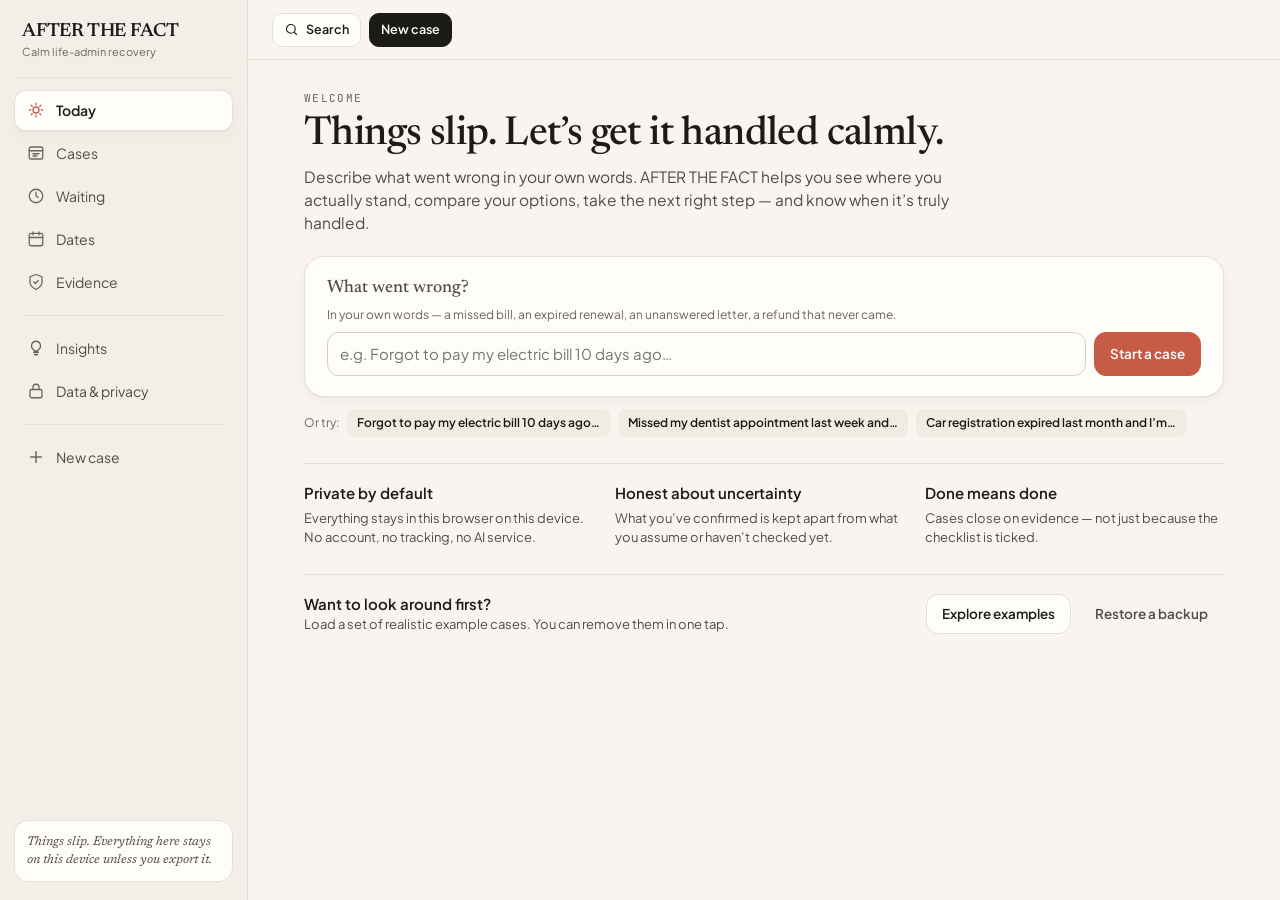
==== commit ed83163d: "Add copy/paste backup for browsers that block downloads Co-Authored-By: Claude Opus 5.5 <noreply@ant" ====
--- a/index.html
+++ b/index.html
@@ -3263,6 +3263,7 @@
     <p class="section-note">Browser storage can be cleared by the browser, a cleanup tool or a reinstall. A backup file is the reliable copy.${last ? ` Last export: ${esc(fmtStamp(last))}.` : ' You haven’t exported a backup yet.'}</p>
     <div class="cluster"><button class="btn btn-ink" data-act="export">${ico('download', 'sm')}Export backup</button>
       <label class="btn">${ico('upload', 'sm')}Import backup<input type="file" accept=".json,application/json" class="sr-only" data-change="import-file"></label></div>
+    <div class="cluster mt8"><button class="btn btn-sm btn-ghost" data-act="export-copy">${ico('copy', 'sm')}Copy backup text</button><button class="btn btn-sm btn-ghost" data-act="import-paste">Paste a backup</button><span class="xs muted">For browsers or viewers that block file downloads.</span></div>
     <label class="check mt12"><input type="checkbox" id="export-files" ${files.length ? 'checked' : ''} ${files.length ? '' : 'disabled'}><span class="small">Include attached files in the backup (${plural(files.length, 'file')}, ${esc(fmtBytes(fileBytes))})</span></label>
     <p class="xs muted mt8">Importing replaces what’s here. A safety snapshot is taken first, so it can be undone.</p>
   </section>
@@ -4442,11 +4443,26 @@
 }
 Actions['export'] = () => { const cb = document.getElementById('export-files'); exportBackup(!!(cb && cb.checked && !cb.disabled)); };
 
+Actions['export-copy'] = async () => {
+  S.meta.lastExportAt = nowStamp();
+  const ok = await copyText(JSON.stringify({ format: 'after-the-fact-backup', formatVersion: 1, schema: APP.schema, exportedAt: S.meta.lastExportAt, includesFiles: false, data: S, files: {} }));
+  if (ok) { saveState(); UI.render(); }
+  UI.toast(ok ? 'Backup copied (without attached files). Paste it somewhere safe, like a note or an email to yourself.' : 'Couldn’t copy in this browser.', ok ? 'ok' : 'warn');
+};
+Actions['import-paste'] = () => Dialog.open({
+  title: 'Paste a backup', body: field('Backup text', textareaEl('text', '', 'rows="8" required class="textarea mono" placeholder="{&quot;format&quot;:&quot;after-the-fact-backup&quot;, …}"'), 'Paste the text you copied with “Copy backup text”.'),
+  foot: '<button type="button" class="btn" data-dlg-close>Cancel</button><button class="btn btn-ink" type="submit">Continue</button>',
+  onSubmit: fd => { setTimeout(() => importText(String(fd.get('text') || ''), 'Pasted backup'), 60); },
+});
 Changes['import-file'] = async el => {
   const file = el.files && el.files[0]; el.value = '';
   if (!file) return;
+  importText(await readFileAs(file, 'text'), file.name);
+};
+async function importText(text, name) {
+  const file = { name };
   let parsed;
-  try { parsed = JSON.parse(await readFileAs(file, 'text')); } catch (e) { UI.toast('That file isn’t valid JSON. Choose an AFTER THE FACT backup (.json).', 'warn'); return; }
+  try { parsed = JSON.parse(text); } catch (e) { UI.toast('That isn’t valid backup data. Choose an AFTER THE FACT backup (.json).', 'warn'); return; }
   let incoming; let files = {}; let kind;
   try {
     if (parsed && parsed.format === 'after-the-fact-backup' && parsed.data) { if (Number(parsed.schema) > APP.schema) throw new Error('This backup was made by a newer version of the app.'); incoming = normalizeState(parsed.data); files = parsed.files && typeof parsed.files === 'object' ? parsed.files : {}; kind = 'backup'; }
@@ -4474,7 +4490,7 @@
       UI.toast(`Imported ${plural(st.cases.length, 'case')}.${failed ? ` ${failed} file(s) couldn’t be stored.` : ''}`, 'ok');
     },
   });
-};
+}
 
 Actions['snapshot-now'] = async () => { const r = await Snapshots.take('Taken by you', JSON.stringify(S)); UI.toast(r.durable ? 'Snapshot saved.' : 'Snapshot kept for this session only (file store unavailable).', 'ok'); UI.render(); };
 Actions['snapshot-download'] = async el => { const s = await Snapshots.get(el.dataset.id); if (s) downloadText(`after-the-fact-snapshot-${stampDate(s.at)}.json`, s.json, 'application/json'); };
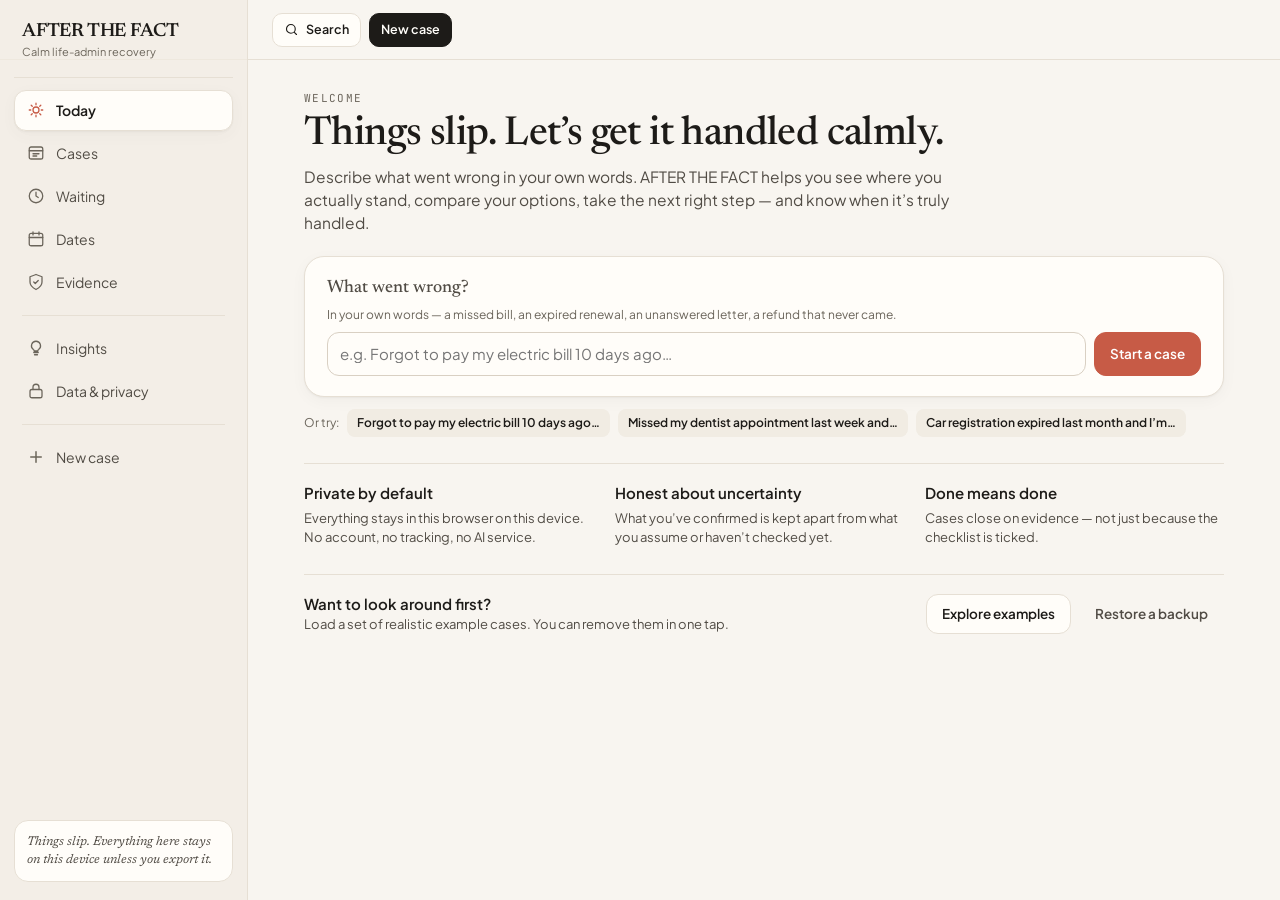
==== commit 116f947e: "Save files through the host's save capability when embedded Hosted viewers block ordinary downloads." ====
--- a/index.html
+++ b/index.html
@@ -541,14 +541,34 @@
     return ok;
   } catch (e) { return false; }
 }
-function downloadBlob(filename, blob) {
+/* Hosted viewers (e.g. a claude.ai artifact) block ordinary downloads but may
+   offer a save capability. Only window.claude.use is ever read. */
+let HostDownloads;
+function hostDownloads() {
+  if (HostDownloads !== undefined) return Promise.resolve(HostDownloads);
+  if (!(window.claude && typeof window.claude.use === 'function')) return Promise.resolve((HostDownloads = null));
+  return Promise.resolve(window.claude.use('downloads')).then(d => (HostDownloads = d || null), () => (HostDownloads = null));
+}
+async function downloadBlob(filename, blob) {
+  const host = await hostDownloads();
+  if (host) {
+    try { await host.save({ filename, data: blob }); return true; }
+    catch (e) {
+      const code = e && e.code;
+      if (code === 'declined') { UI.toast('Save cancelled.'); return false; }
+      const ext = (filename.split('.').pop() || '').toLowerCase();
+      UI.toast(code === 'rejected_extension' ? `This viewer can’t save .${ext} files. Open the app file directly to download it.` : 'This viewer couldn’t save the file. For backups, use “Copy backup text”.', 'warn');
+      return false;
+    }
+  }
   const url = URL.createObjectURL(blob);
   const a = document.createElement('a');
   a.href = url; a.download = filename; a.rel = 'noopener';
   document.body.appendChild(a); a.click(); a.remove();
   setTimeout(() => URL.revokeObjectURL(url), 4000);
-}
-function downloadText(filename, text, mime = 'text/plain') { downloadBlob(filename, new Blob([text], { type: mime + ';charset=utf-8' })); }
+  return true;
+}
+function downloadText(filename, text, mime = 'text/plain') { return downloadBlob(filename, new Blob([text], { type: mime + ';charset=utf-8' })); }
 function safeFileName(s) { return String(s || 'file').replace(/[^\w.\- ]+/g, '').replace(/\s+/g, '-').slice(0, 60) || 'file'; }
 function readFileAs(file, how) {
   return new Promise((res, rej) => {
@@ -4290,7 +4310,8 @@
     Dialog.open({
       title: e.title, sub: `${esc(e.file.name)} · ${esc(fmtBytes(e.file.size))}`, size: 'wide',
       body: `${/^image\//.test(e.file.mime) ? `<img class="preview-img" src="${url}" alt="${esc(e.title)}">` : `<p class="small ink2">Preview isn’t available for this file type here. Download it to open it.</p>`}<div class="cluster mt12">${integrity}${e.file.sha256 ? `<span class="xs muted mono break">SHA-256 ${esc(e.file.sha256)}</span>` : ''}</div>`,
-      foot: `<a class="btn btn-ink" href="${url}" download="${esc(e.file.name)}">${ico('download', 'sm')}Download</a><button type="button" class="btn" data-dlg-close>Close</button>`,
+      foot: `<button type="button" class="btn btn-ink" data-role="dl">${ico('download', 'sm')}Download</button><button type="button" class="btn" data-dlg-close>Close</button>`,
+      onOpen: form => form.querySelector('[data-role=dl]').addEventListener('click', () => downloadBlob(e.file.name, rec.blob)),
       onClose: () => setTimeout(() => URL.revokeObjectURL(url), 2000),
     });
   } catch (err) { UI.toast('Couldn’t open the file in this browser.', 'warn'); }
@@ -4389,10 +4410,10 @@
 Actions['obligation-delete'] = el => { const o = findRec('obligations', el.dataset.id); const tid = commit(() => deleteRecord('obligations', o.id, `Reminder: ${o.title}`)); undoToast('Removed.', tid); };
 Actions['obligation-ics'] = el => downloadObligations([findRec('obligations', el.dataset.id)]);
 Actions['obligation-ics-all'] = () => downloadObligations(S.obligations);
-function agendaToICS(items, name) {
+async function agendaToICS(items, name) {
   const ev = items.filter(i => daysUntil(i.date) >= 0).map((i, n) => ({ uid: `${i.id || i.caseId || 'x'}-${i.kind}-${n}`, date: i.date, title: `${i.title}${i.caseId ? ' — ' + caseTitle(i.caseId) : ''}`, desc: i.certainty ? `Certainty: ${CERTAINTY[i.certainty]}` : '', alarmDays: i.kind === 'deadline' ? 2 : 0 }));
   if (!ev.length) { UI.toast('No upcoming dates to add.'); return; }
-  downloadText(name, buildICS(ev), 'text/calendar');
+  if (!await downloadText(name, buildICS(ev), 'text/calendar')) return;
   UI.toast(`${plural(ev.length, 'date')} saved as a calendar file. Open it to add them to your calendar.`, 'ok');
 }
 Actions['ics-upcoming'] = () => agendaToICS(Engine.agenda().filter(i => i.kind !== 'obligation'), 'after-the-fact-dates.ics');
@@ -4435,9 +4456,11 @@
       try { const rec = await IDB.getBlob(e.file.blobId); if (rec && rec.blob) files[e.file.blobId] = { name: rec.name || e.file.name, mime: rec.mime || e.file.mime, size: rec.blob.size, dataUrl: await blobToDataUrl(rec.blob) }; else missing++; } catch (err) { missing++; }
     }
   }
+  const prevExport = S.meta.lastExportAt;
   S.meta.lastExportAt = nowStamp();
   const payload = { format: 'after-the-fact-backup', formatVersion: 1, schema: APP.schema, exportedAt: S.meta.lastExportAt, includesFiles: includeFiles, data: S, files };
-  downloadText(`after-the-fact-backup-${today()}.json`, JSON.stringify(payload, null, 1), 'application/json');
+  const ok = await downloadText(`after-the-fact-backup-${today()}.json`, JSON.stringify(payload, null, 1), 'application/json');
+  if (!ok) { S.meta.lastExportAt = prevExport; return; }
   saveState(); UI.render();
   UI.toast(`Backup downloaded${includeFiles ? ` with ${plural(Object.keys(files).length, 'file')}` : ''}.${missing ? ` ${missing} file(s) weren’t found on this device.` : ''}`, 'ok');
 }
@@ -4642,6 +4665,7 @@
   let lastDay = today();
   document.addEventListener('visibilitychange', () => { if (!document.hidden && today() !== lastDay) { lastDay = today(); UI.render(); } });
   UI.render();
+  hostDownloads();
   if (S.cases.length && S.meta.lastSnapshotDay !== today() && !Runtime.saveBlocked) {
     Snapshots.take('Daily snapshot', JSON.stringify(S)).then(res => { if (res.durable) { S.meta.lastSnapshotDay = today(); saveState(); } });
   }
